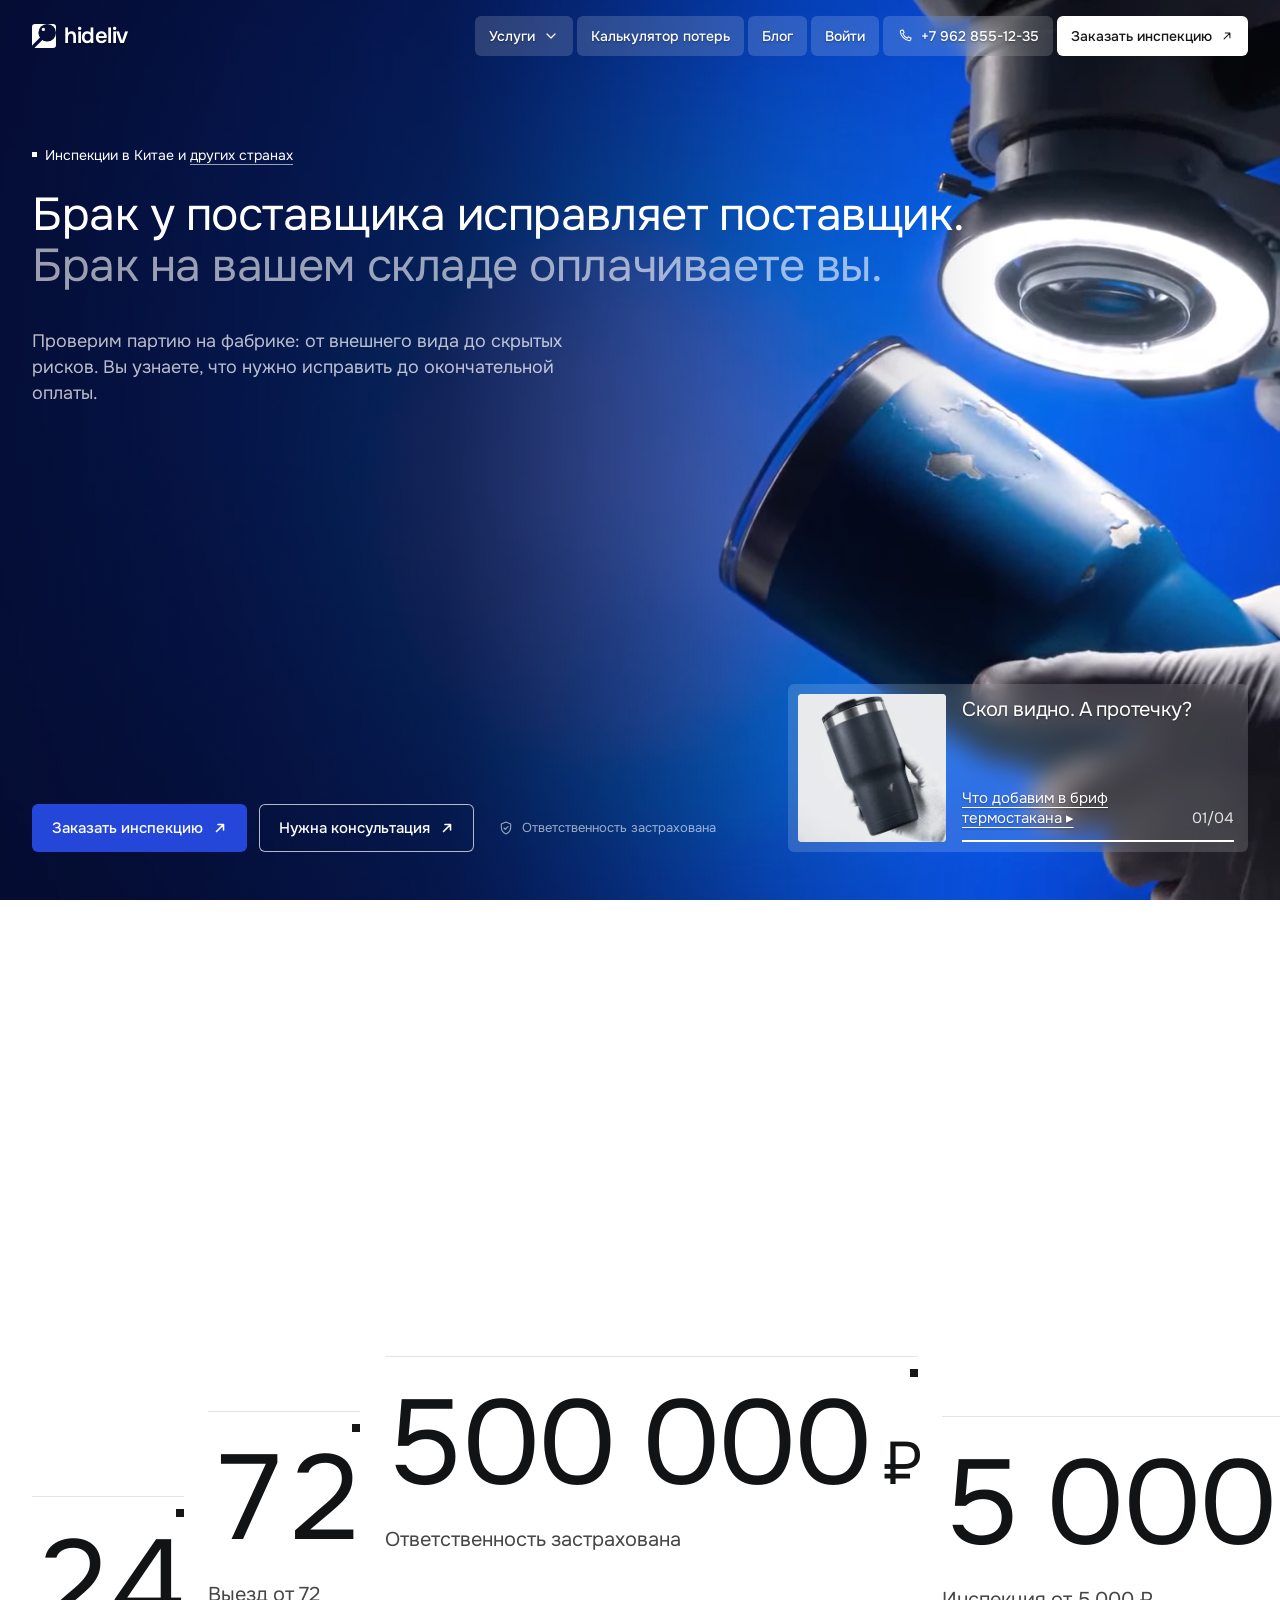
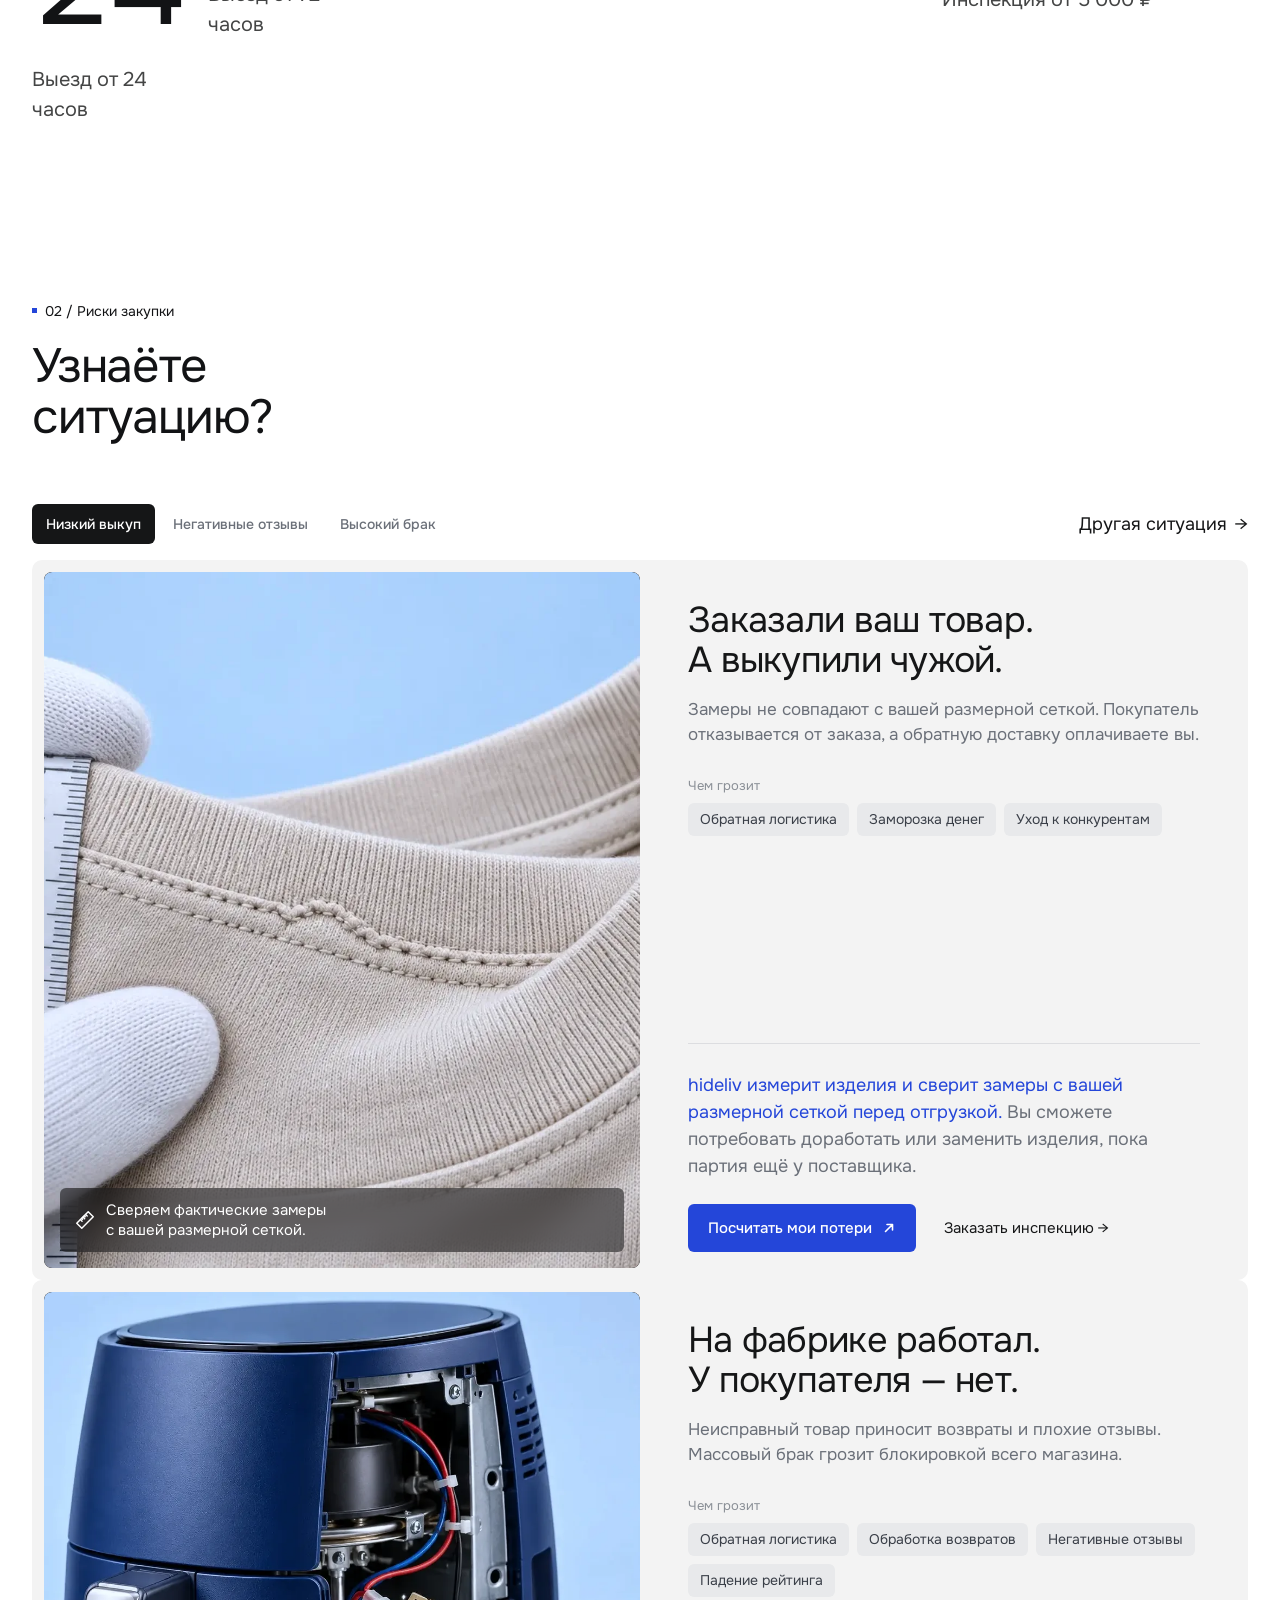
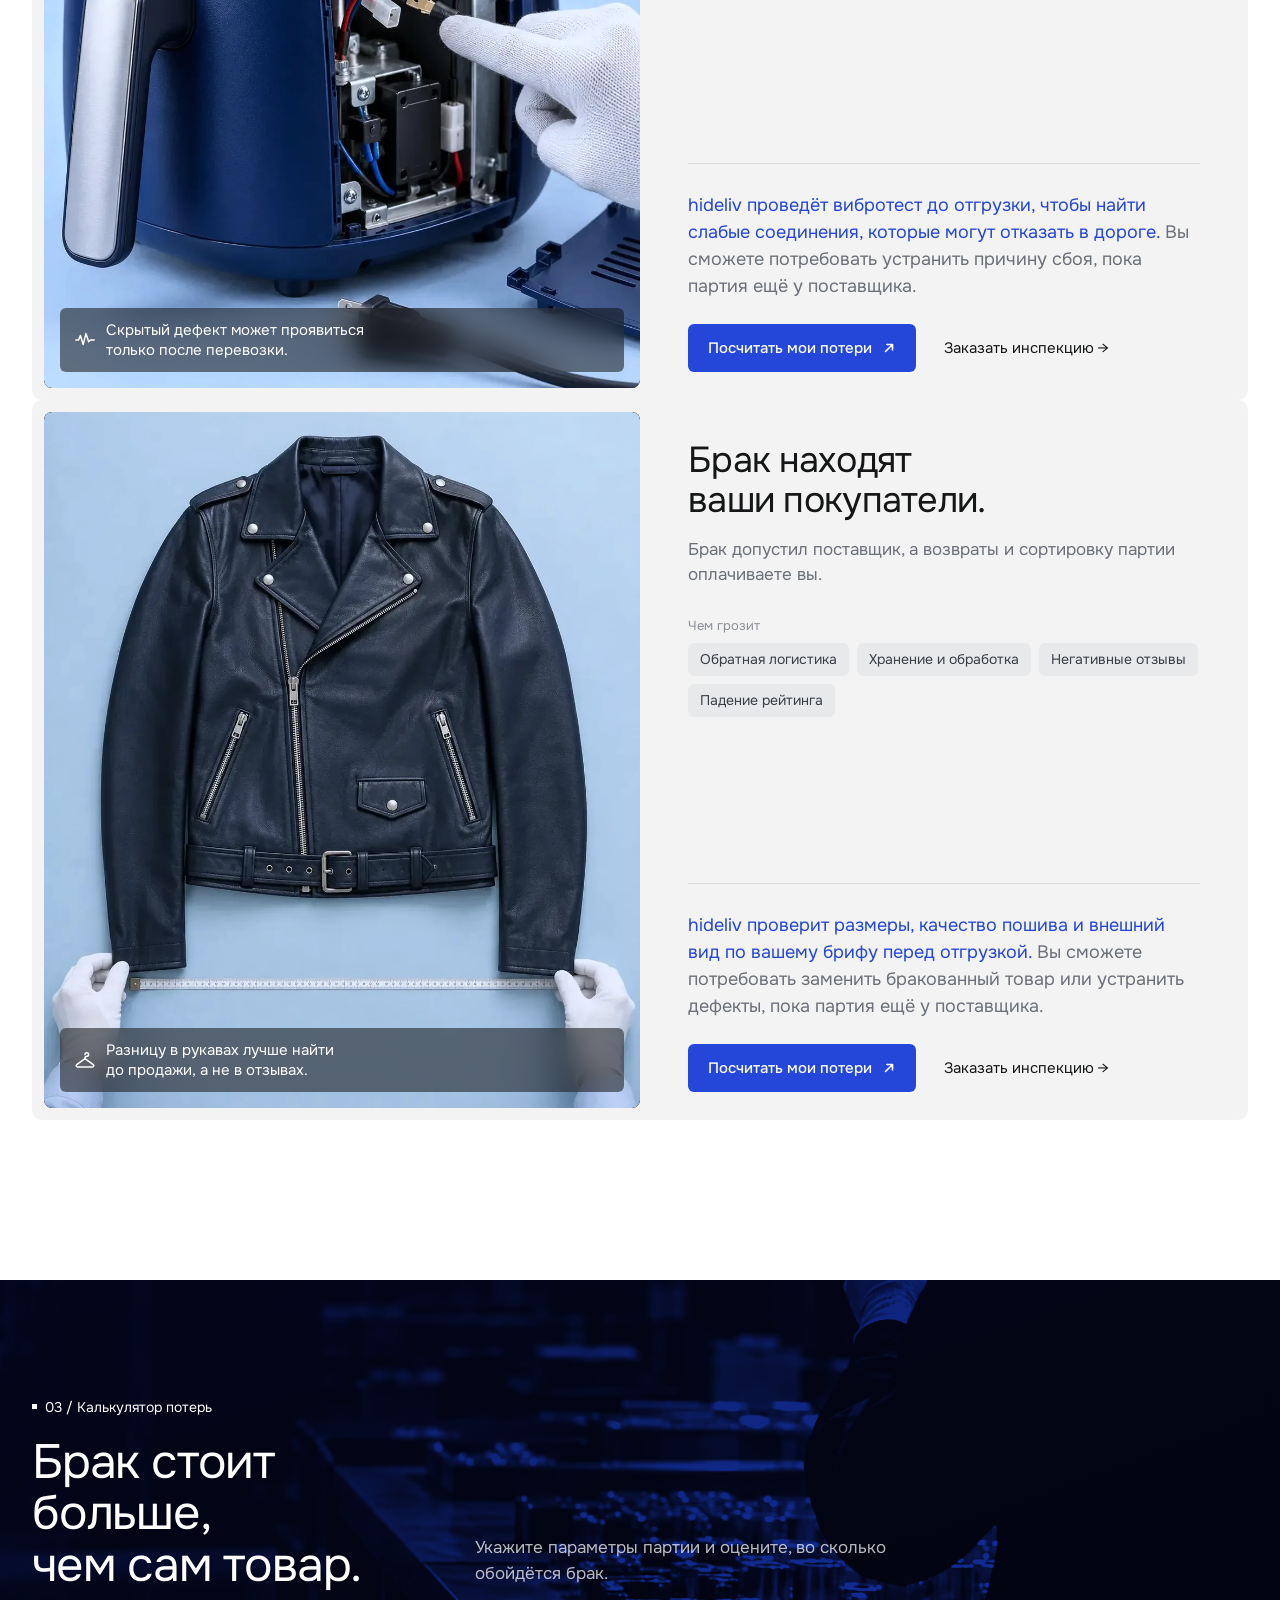
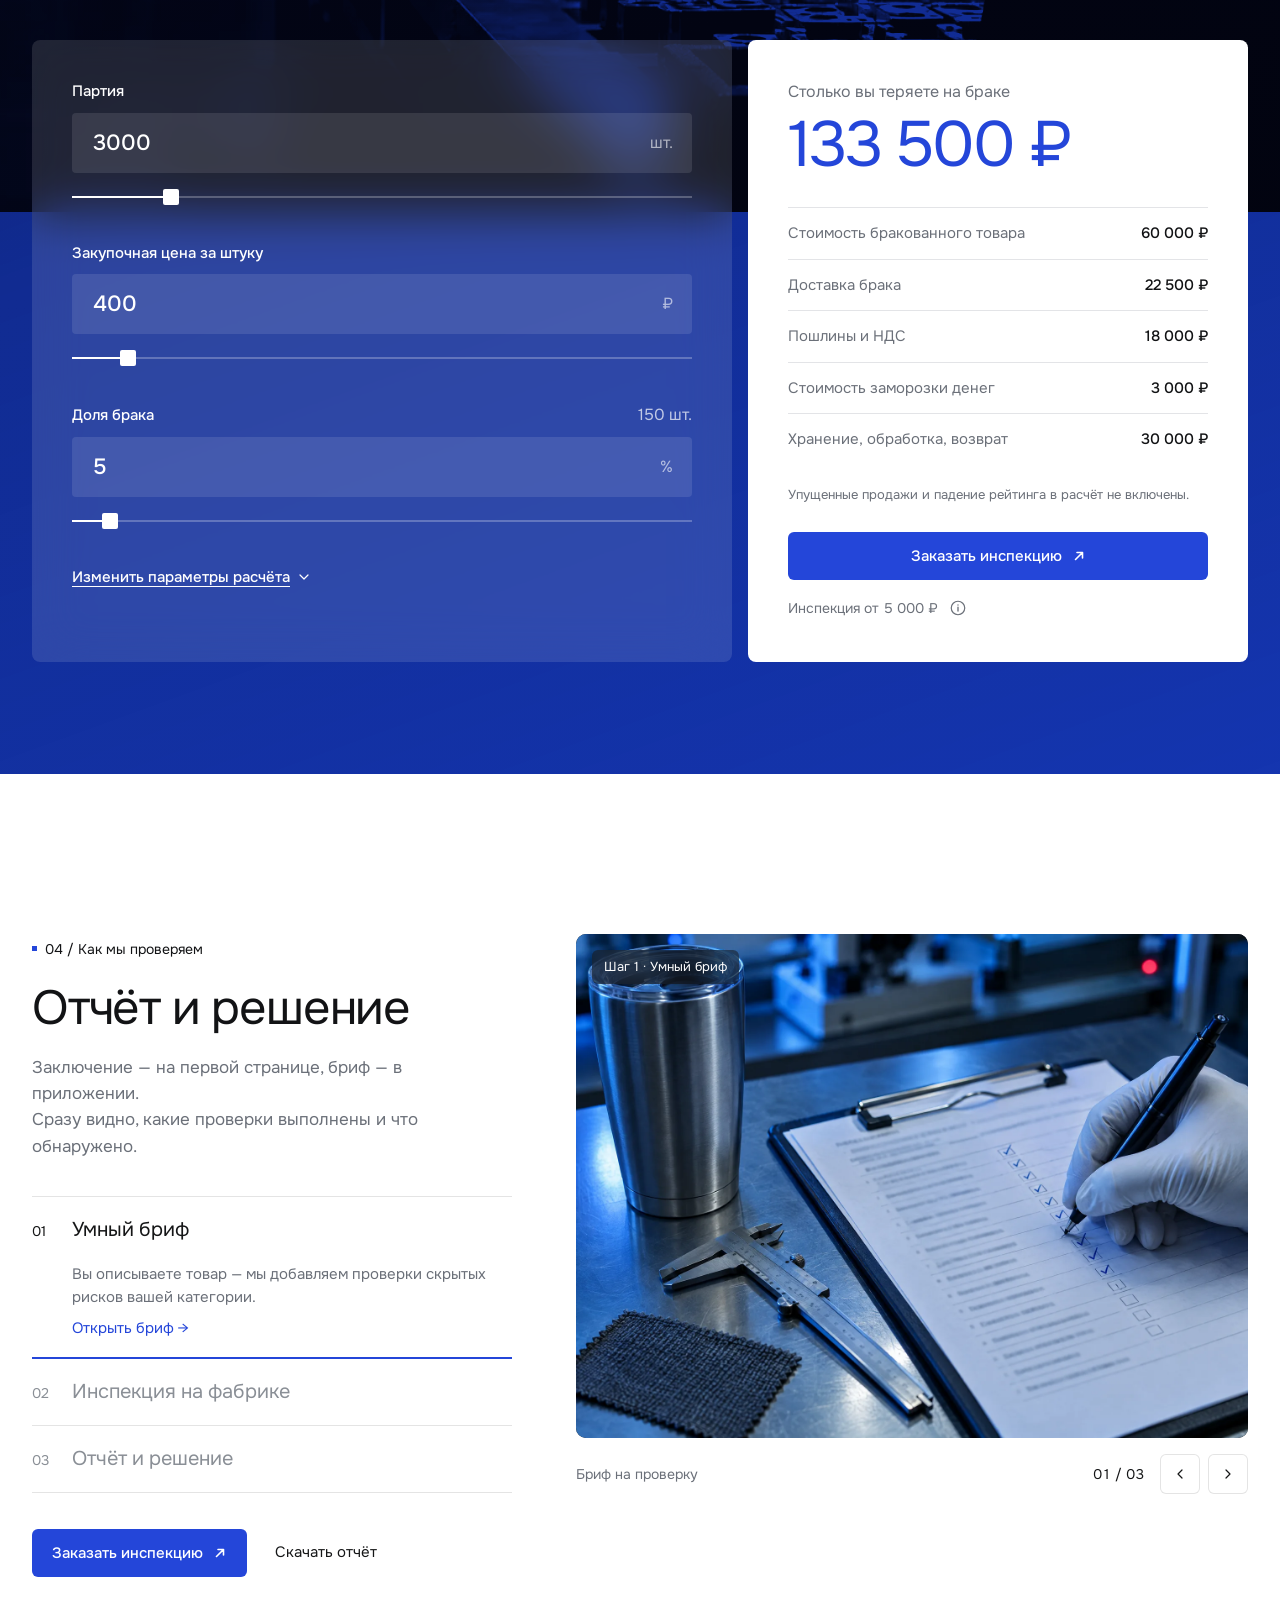
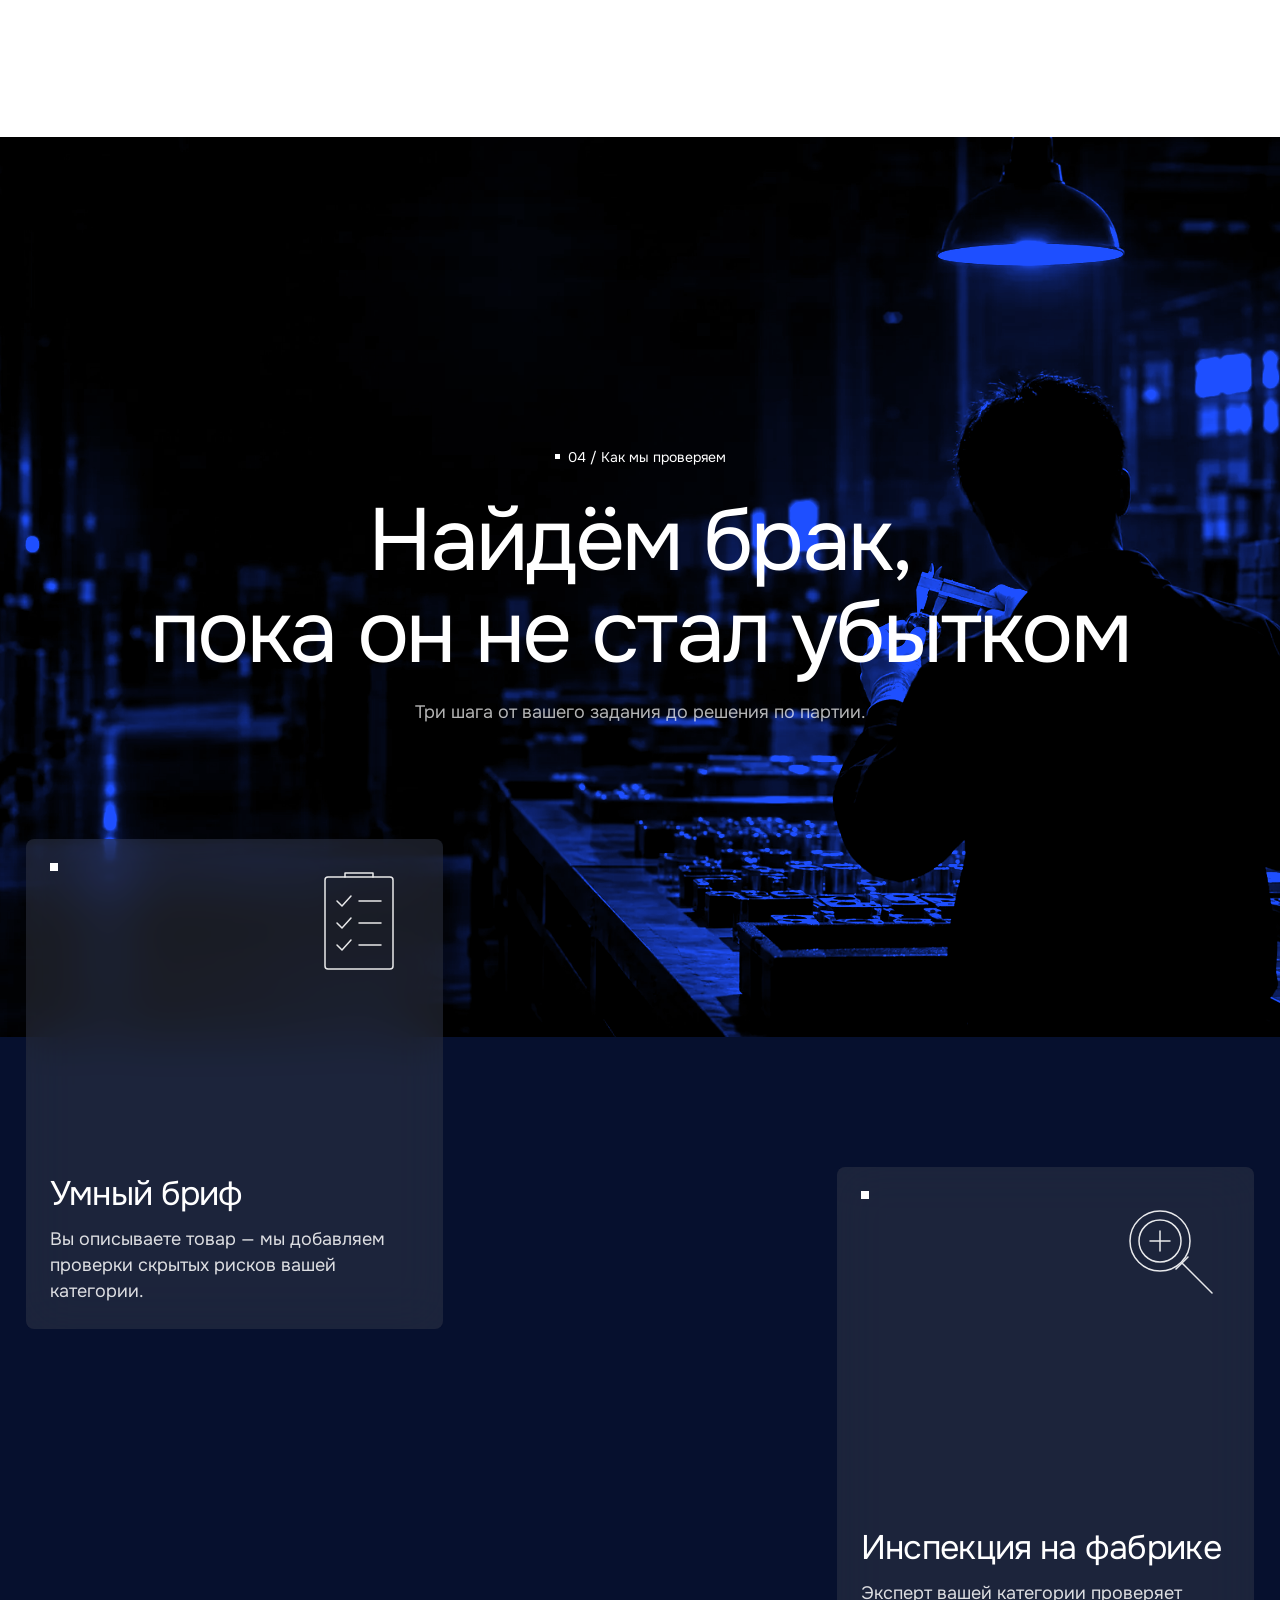
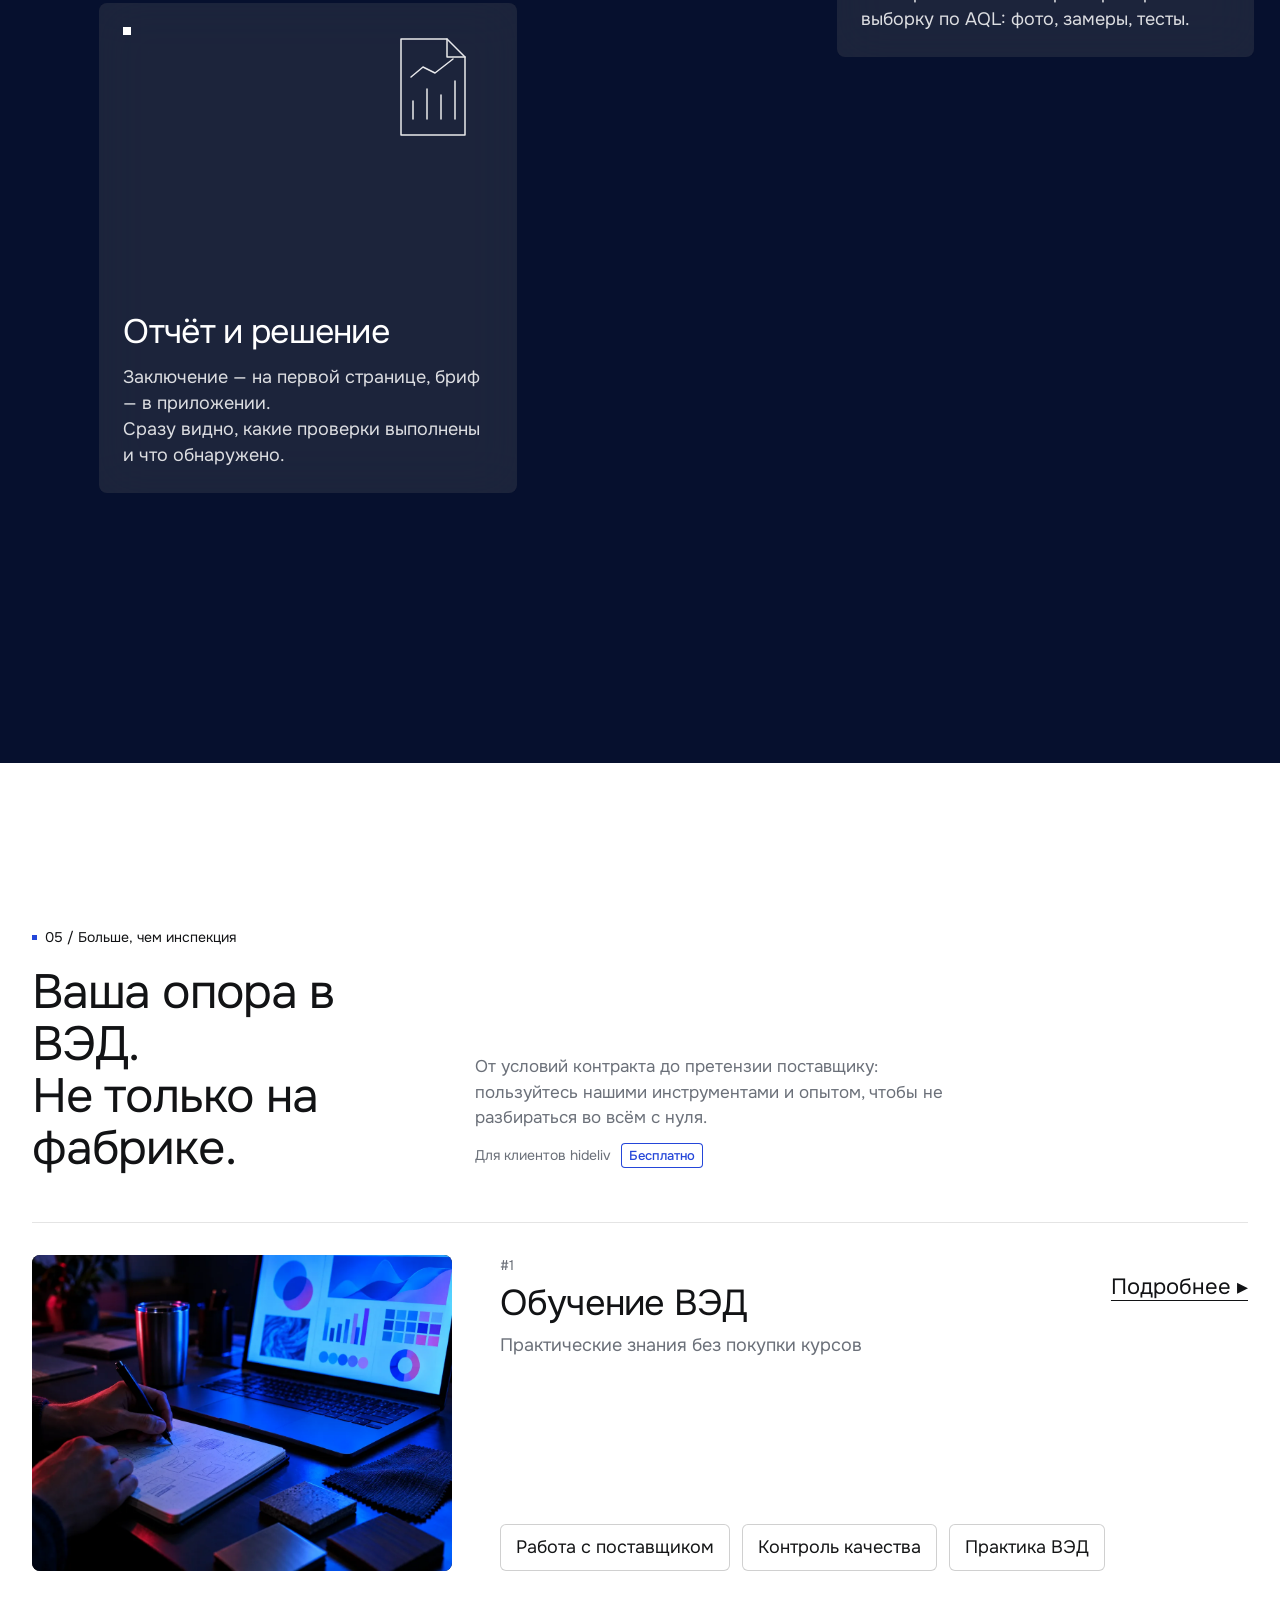
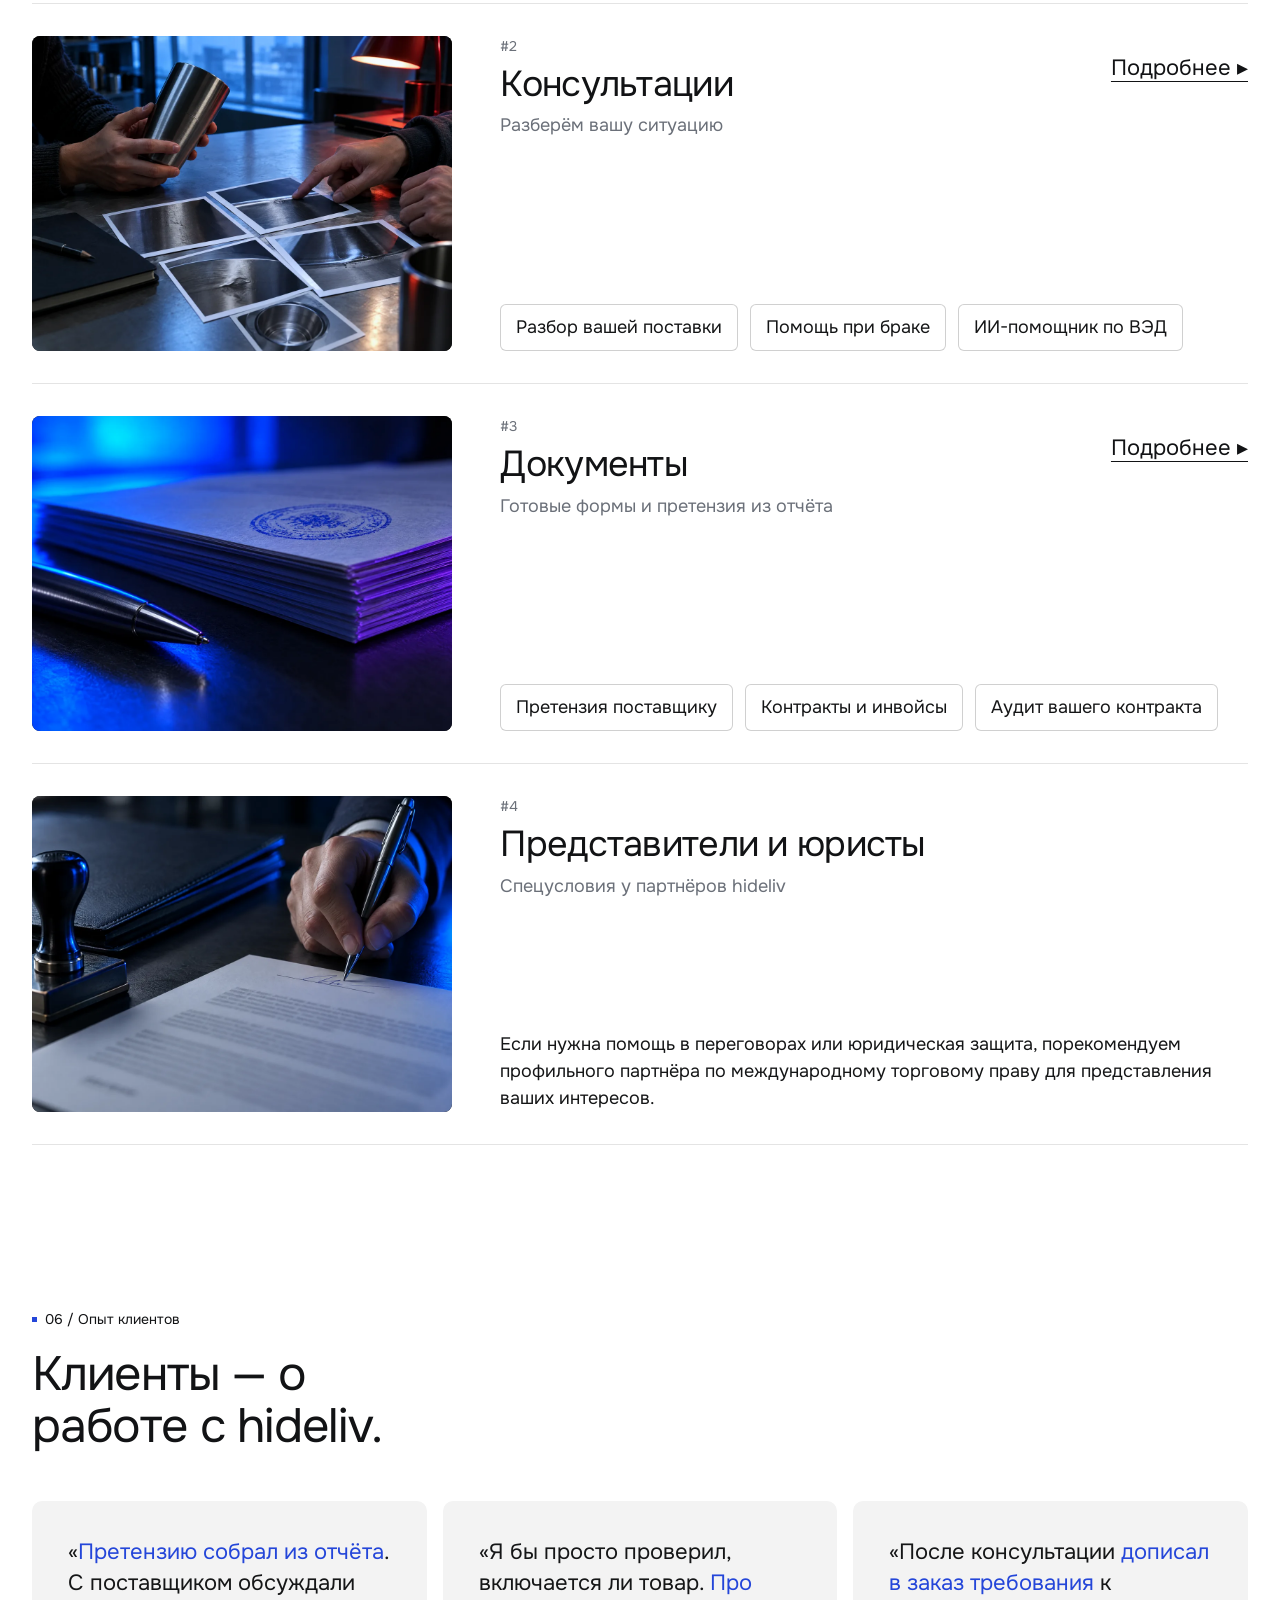
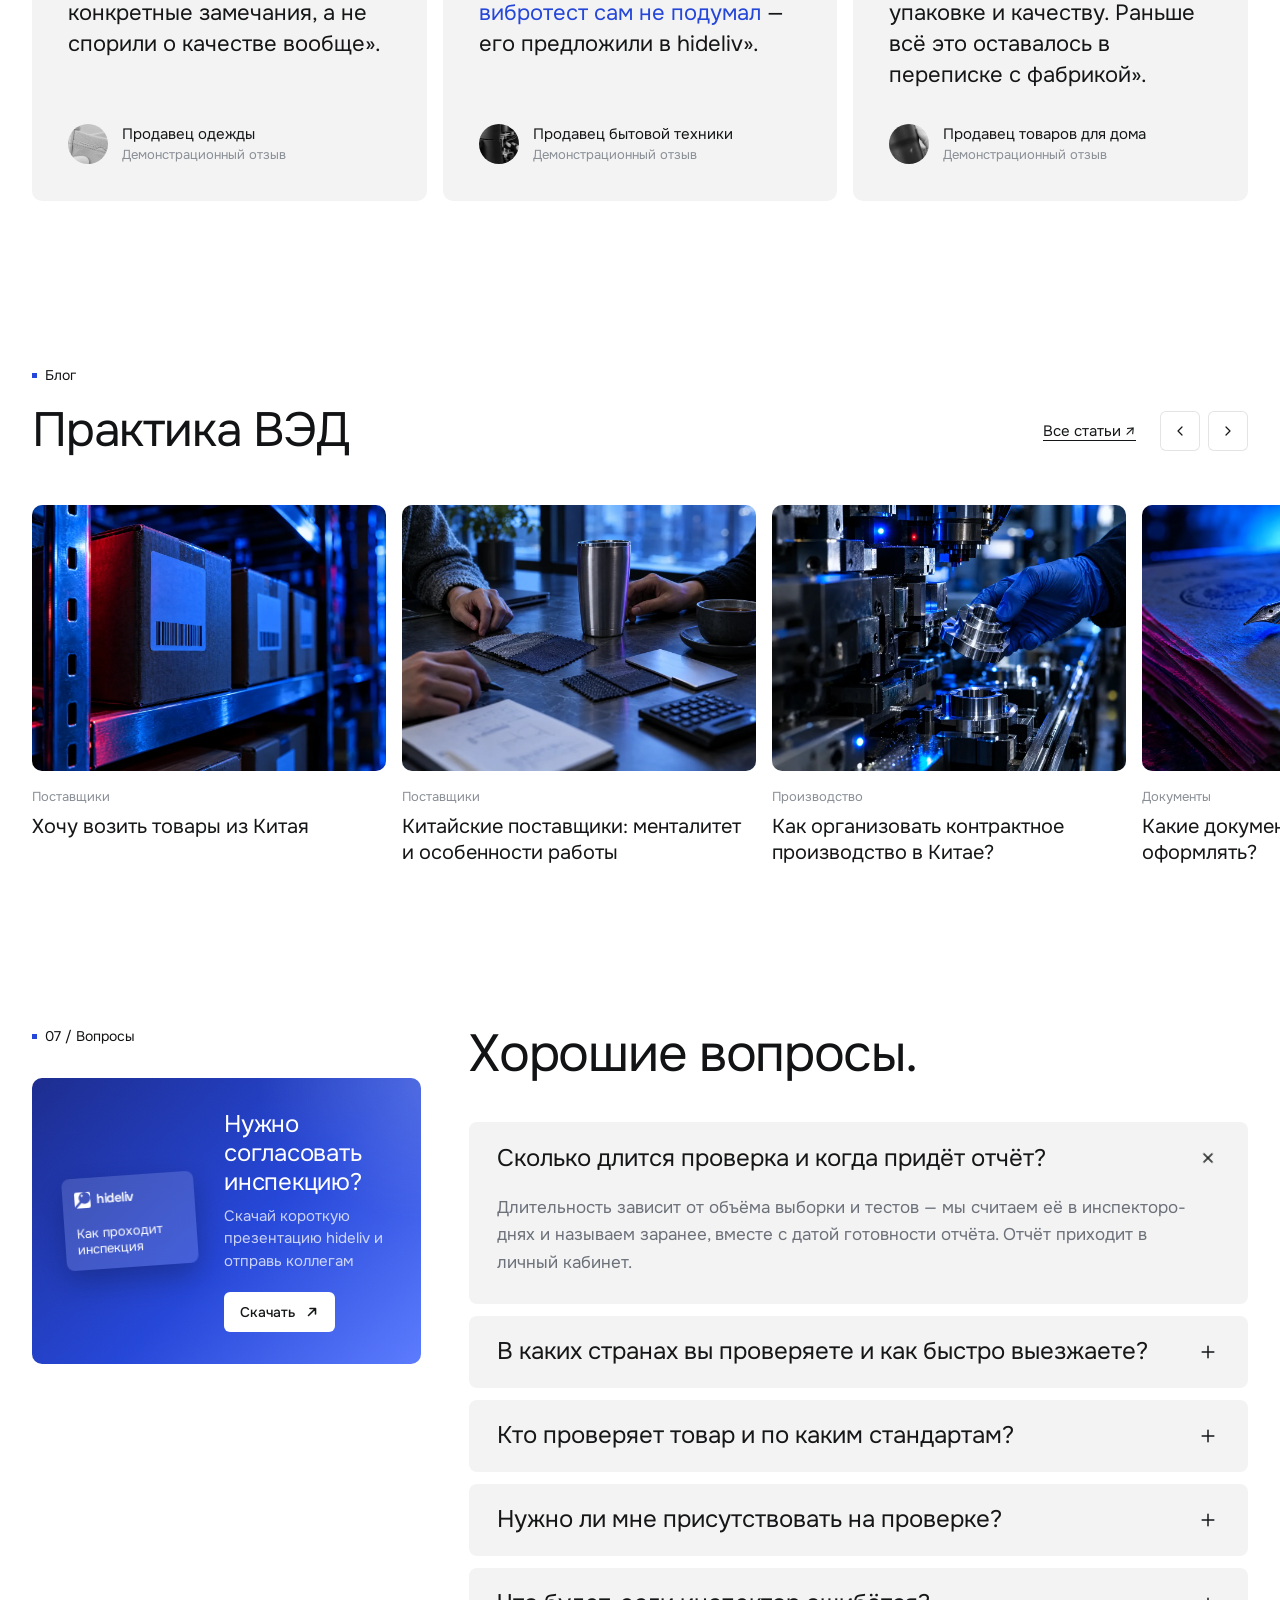
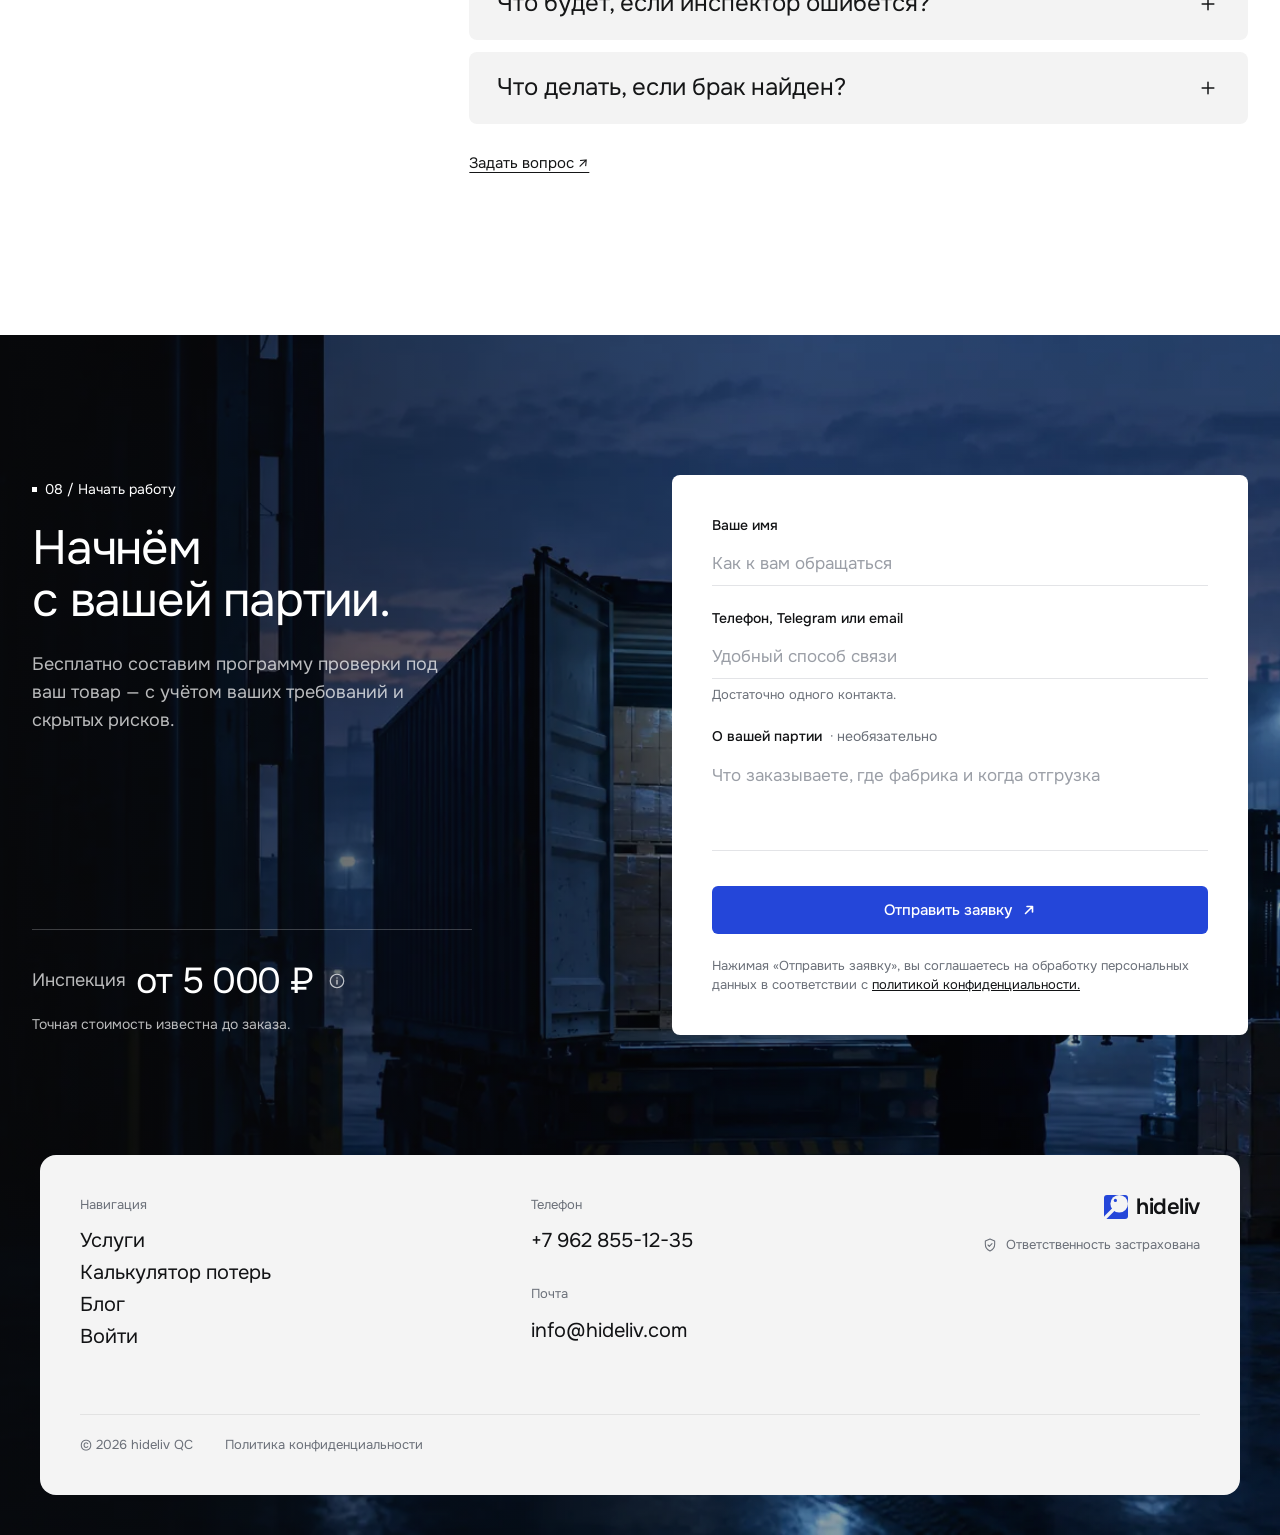
==== index.html @ 194f27b3 "Mobile: опустить заголовок hero Co-Authored-By: Claude Opus 5.5 (1M context) <noreply@anthropic.com>" ====
<!doctype html>
<html lang="ru">
<head>
<meta charset="utf-8">
<meta name="viewport" content="width=device-width, initial-scale=1">
<title>Инспекция товаров в Китае — контроль качества | hideliv qc</title>
<meta name="description" content="Проверим вашу партию у поставщика до отгрузки: качество товаров, фото и отчёт о результатах инспекции. Бесплатно составим программу проверки под ваш товар.">
<link rel="canonical" href="https://hideliv.com/qc">
<meta property="og:url" content="https://hideliv.com/qc">
<meta property="og:type" content="website">
<meta property="og:locale" content="ru_RU">
<meta property="og:site_name" content="hideliv qc">
<meta property="og:title" content="Инспекция товаров в Китае — контроль качества | hideliv qc">
<meta property="og:description" content="Проверим вашу партию у поставщика до отгрузки: качество товаров, фото и отчёт о результатах инспекции. Бесплатно составим программу проверки под ваш товар.">
<meta property="og:image" content="https://hideliv.com/qc/assets/img/hero-blue.webp">
<meta property="og:image:width" content="1920">
<meta property="og:image:height" content="1080">
<meta property="og:image:alt" content="Руки в нитриловых перчатках осматривают термостакан под стереомикроскопом с кольцевой подсветкой">
<meta name="robots" content="noindex,nofollow">
<meta name="twitter:card" content="summary_large_image">
<meta name="theme-color" content="#FFFFFF">
<link rel="icon" href="assets/favicon.svg" type="image/svg+xml">
<link rel="preconnect" href="https://fonts.googleapis.com">
<link rel="preconnect" href="https://fonts.gstatic.com" crossorigin>
<link href="https://fonts.googleapis.com/css2?family=Onest:wght@400;500;600;700&display=swap" rel="stylesheet">
<link rel="stylesheet" href="assets/style.css?v=1792921158">
<script type="application/ld+json">
{
 "@context": "https://schema.org",
 "@graph": [
  {
   "@type": "Organization",
   "@id": "https://hideliv.com/#organization",
   "name": "hideliv",
   "url": "https://hideliv.com",
   "logo": "https://hideliv.com/qc/assets/img/logo.png",
   "telephone": "+7 962 855-12-35",
   "email": "info@hideliv.com"
  },
  {
   "@type": "Service",
   "@id": "https://hideliv.com/qc#service",
   "name": "Инспекция товаров в Китае и других странах",
   "serviceType": "Инспекция и контроль качества товаров",
   "url": "https://hideliv.com/qc",
   "provider": {
    "@id": "https://hideliv.com/#organization"
   },
   "areaServed": [
    {
     "@type": "Country",
     "name": "Китай"
    },
    {
     "@type": "Country",
     "name": "Индия"
    },
    {
     "@type": "Country",
     "name": "Таиланд"
    },
    {
     "@type": "Country",
     "name": "Вьетнам"
    },
    {
     "@type": "Country",
     "name": "Турция"
    },
    {
     "@type": "Country",
     "name": "Пакистан"
    },
    {
     "@type": "Country",
     "name": "Бангладеш"
    },
    {
     "@type": "Country",
     "name": "Узбекистан"
    },
    {
     "@type": "Country",
     "name": "Киргизия"
    },
    {
     "@type": "Country",
     "name": "Казахстан"
    },
    {
     "@type": "Country",
     "name": "Россия"
    },
    {
     "@type": "Country",
     "name": "Беларусь"
    }
   ],
   "offers": {
    "@type": "Offer",
    "price": "5000",
    "priceCurrency": "RUB",
    "description": "Инспекция от 5 000 ₽",
    "priceSpecification": {
     "@type": "PriceSpecification",
     "minPrice": 5000,
     "priceCurrency": "RUB"
    }
   },
   "hasOfferCatalog": {
    "@type": "OfferCatalog",
    "name": "Проверки по ситуациям",
    "itemListElement": [
     {
      "@type": "Offer",
      "itemOffered": {
       "@type": "Service",
       "name": "Проверка размеров одежды"
      }
     },
     {
      "@type": "Offer",
      "itemOffered": {
       "@type": "Service",
       "name": "Вибротест электроники"
      }
     },
     {
      "@type": "Offer",
      "itemOffered": {
       "@type": "Service",
       "name": "Проверка качества пошива и внешнего вида"
      }
     }
    ]
   }
  },
  {
   "@type": "FAQPage",
   "@id": "https://hideliv.com/qc#faq",
   "mainEntity": [
    {
     "@type": "Question",
     "name": "Сколько длится проверка и когда придёт отчёт?",
     "acceptedAnswer": {
      "@type": "Answer",
      "text": "Длительность зависит от объёма выборки и тестов — мы считаем её в инспекторо-днях и называем заранее, вместе с датой готовности отчёта. Отчёт приходит в личный кабинет."
     }
    },
    {
     "@type": "Question",
     "name": "В каких странах вы проверяете и как быстро выезжаете?",
     "acceptedAnswer": {
      "@type": "Answer",
      "text": "Китай, Индия, Таиланд и Вьетнам — выезд от 24 часов после заявки. Турция, Пакистан, Бангладеш, Узбекистан, Киргизия, Казахстан, Россия и Беларусь — от 72 часов. Более ранний выезд — по согласованию, другие страны — по запросу."
     }
    },
    {
     "@type": "Question",
     "name": "Кто проверяет товар и по каким стандартам?",
     "acceptedAnswer": {
      "@type": "Answer",
      "text": "Инспектор hideliv с опытом в вашей категории товара. Выборку считаем по ISO 2859-1 или ANSI/ASQ Z1.4 с согласованными уровнями AQL, а проверки берём из брифа, который составляем вместе с вами."
     }
    },
    {
     "@type": "Question",
     "name": "Нужно ли мне присутствовать на проверке?",
     "acceptedAnswer": {
      "@type": "Answer",
      "text": "Нет. Инспектор работает на фабрике от вашего имени, а вы получаете фото, замеры, результаты тестов и заключение в личном кабинете."
     }
    },
    {
     "@type": "Question",
     "name": "Что будет, если инспектор ошибётся?",
     "acceptedAnswer": {
      "@type": "Answer",
      "text": "Наша ответственность застрахована. Если инспектор пропустит пункт брифа и вы понесёте расходы, компенсируем подтверждённые убытки до 500 000 ₽. Условия — в договоре."
     }
    },
    {
     "@type": "Question",
     "name": "Что делать, если брак найден?",
     "acceptedAnswer": {
      "@type": "Answer",
      "text": "Сформировать претензию поставщику прямо из отчёта в личном кабинете и потребовать исправления до оплаты остатка. Если поставщик не идёт навстречу, порекомендуем представителя на фабрике или юриста."
     }
    }
   ]
  },
  {
   "@type": "BreadcrumbList",
   "itemListElement": [
    {
     "@type": "ListItem",
     "position": 1,
     "name": "Главная",
     "item": "https://hideliv.com/"
    },
    {
     "@type": "ListItem",
     "position": 2,
     "name": "Контроль качества",
     "item": "https://hideliv.com/qc"
    }
   ]
  }
 ]
}
</script>
</head>
<body data-hero="blue">
<a class="skip" href="#main">К содержанию</a>

<svg width="0" height="0" style="position:absolute" aria-hidden="true">
  <symbol id="i-arrow" viewBox="0 0 24 24"><path d="M7 17 17 7M9 7h8v8" fill="none" stroke="currentColor" stroke-width="1.8" stroke-linecap="round" stroke-linejoin="round"/></symbol>
  <symbol id="i-right" viewBox="0 0 24 24"><path d="M4 12h15m-5-5 5 5-5 5" fill="none" stroke="currentColor" stroke-width="1.8" stroke-linecap="round" stroke-linejoin="round"/></symbol>
  <symbol id="i-chev" viewBox="0 0 24 24"><path d="m6 9 6 6 6-6" fill="none" stroke="currentColor" stroke-width="1.8" stroke-linecap="round" stroke-linejoin="round"/></symbol>
  <symbol id="i-prev" viewBox="0 0 24 24"><path d="m15 6-6 6 6 6" fill="none" stroke="currentColor" stroke-width="1.8" stroke-linecap="round" stroke-linejoin="round"/></symbol>
  <symbol id="i-next" viewBox="0 0 24 24"><path d="m9 6 6 6-6 6" fill="none" stroke="currentColor" stroke-width="1.8" stroke-linecap="round" stroke-linejoin="round"/></symbol>
  <symbol id="i-plus" viewBox="0 0 24 24"><path d="M12 5v14M5 12h14" fill="none" stroke="currentColor" stroke-width="1.8" stroke-linecap="round"/></symbol>
  <symbol id="i-close" viewBox="0 0 24 24"><path d="M6 6l12 12M18 6 6 18" fill="none" stroke="currentColor" stroke-width="1.8" stroke-linecap="round"/></symbol>
  <symbol id="i-down" viewBox="0 0 24 24"><path d="M12 4v11m-5-5 5 5 5-5M5 20h14" fill="none" stroke="currentColor" stroke-width="1.8" stroke-linecap="round" stroke-linejoin="round"/></symbol>
  <symbol id="i-shield" viewBox="0 0 24 24"><path d="M12 3 5 6v5c0 4.5 3 8.3 7 10 4-1.7 7-5.5 7-10V6l-7-3Z" fill="none" stroke="currentColor" stroke-width="1.6" stroke-linejoin="round"/><path d="m9 12 2 2 4-4" fill="none" stroke="currentColor" stroke-width="1.6" stroke-linecap="round" stroke-linejoin="round"/></symbol>
  <symbol id="i-info" viewBox="0 0 24 24"><circle cx="12" cy="12" r="9" fill="none" stroke="currentColor" stroke-width="1.6"/><path d="M12 11v5M12 8h.01" fill="none" stroke="currentColor" stroke-width="1.8" stroke-linecap="round"/></symbol>
  <symbol id="i-check" viewBox="0 0 24 24"><path d="m5 12.5 4.5 4.5L19 7.5" fill="none" stroke="currentColor" stroke-width="2" stroke-linecap="round" stroke-linejoin="round"/></symbol>
  <symbol id="i-phone" viewBox="0 0 24 24"><path d="M6.6 3.5 9 3l1.7 4-1.9 1.4a12 12 0 0 0 6.8 6.8L17 13.3l4 1.7-.5 2.4a2 2 0 0 1-2 1.6A15.5 15.5 0 0 1 5 5.5a2 2 0 0 1 1.6-2Z" fill="none" stroke="currentColor" stroke-width="1.6" stroke-linejoin="round"/></symbol>
  <symbol id="i-menu" viewBox="0 0 24 24"><path d="M4 8h16M4 16h16" fill="none" stroke="currentColor" stroke-width="1.8" stroke-linecap="round"/></symbol>
</svg>

<header class="header" id="top">
  <div class="header-row">
    <div class="seg-brand">
      <a class="logo" href="#main" aria-label="hideliv QC, в начало"><svg class="logo-mark" viewBox="0 0 24 24" aria-hidden="true"><defs><mask id="lm1" maskUnits="userSpaceOnUse" x="0" y="0" width="24" height="24"><rect width="24" height="24" fill="#fff"/><circle cx="15.2" cy="8.8" r="8.8" fill="#000"/><path d="M16.4 10 14 7.6 -2.2 23.8 .2 26.2Z" fill="#000"/><circle cx="11.4" cy="5.4" r="1.6" fill="#fff"/></mask></defs><rect width="24" height="24" rx="3" fill="currentColor" mask="url(#lm1)"/></svg><span class="logo-word">hideliv</span></a>
    </div>

    <nav class="nav" aria-label="Главная навигация" id="site-navigation">
      <div class="nav-services">
        <button class="seg seg-ghost services-trigger" id="services-trigger" aria-expanded="false" aria-controls="services-panel">Услуги <svg class="ico chev"><use href="#i-chev"/></svg></button>
        <div class="services-panel" id="services-panel" hidden><a class="svc" href="#"><span class="svc-name">Проверка поставщика онлайн</span><i aria-hidden="true"></i></a><a class="svc" href="#"><span class="svc-name">Выездная проверка поставщика</span><i aria-hidden="true"></i></a><a class="svc" href="#"><span class="svc-name">Тестирование образцов на нашем складе</span><i aria-hidden="true"></i></a><a class="svc" href="#"><span class="svc-name">Инспекция во время производства</span><i aria-hidden="true"></i></a><a class="svc" href="#"><span class="svc-name">Контроль производства</span><i aria-hidden="true"></i></a><a class="svc" href="#"><span class="svc-name">Инспекция готового товара<small>Чаще всего заказывают</small></span><i aria-hidden="true"></i></a><a class="svc" href="#"><span class="svc-name">Контроль погрузки</span><i aria-hidden="true"></i></a></div>
      </div>
      <a class="seg seg-ghost" href="#screen-03">Калькулятор потерь</a>
      <a class="seg seg-ghost" href="https://hideliv.com/blog">Блог</a>
      <a class="seg seg-ghost" href="https://app.hideliv.com/login" data-open-dialog="account">Войти</a>
    </nav>

    <a class="seg seg-ghost seg-phone" href="tel:+79628551235"><svg class="ico"><use href="#i-phone"/></svg>+7 962 855-12-35</a>
    <button class="seg seg-dark header-cta" data-lead="inspection">Заказать инспекцию <svg class="ico"><use href="#i-arrow"/></svg></button>
    <button class="seg seg-ghost burger" aria-label="Открыть меню" aria-expanded="false" aria-controls="mobile-menu"><svg class="ico"><use href="#i-menu"/></svg></button>
  </div>

  <div class="mobile-menu" id="mobile-menu" hidden>
    <div class="container">
      <details class="m-services">
        <summary>Услуги <svg class="ico chev"><use href="#i-chev"/></svg></summary>
        <div class="m-svc"><a class="svc" href="#"><span class="svc-name">Проверка поставщика онлайн</span><i aria-hidden="true"></i></a><a class="svc" href="#"><span class="svc-name">Выездная проверка поставщика</span><i aria-hidden="true"></i></a><a class="svc" href="#"><span class="svc-name">Тестирование образцов на нашем складе</span><i aria-hidden="true"></i></a><a class="svc" href="#"><span class="svc-name">Инспекция во время производства</span><i aria-hidden="true"></i></a><a class="svc" href="#"><span class="svc-name">Контроль производства</span><i aria-hidden="true"></i></a><a class="svc" href="#"><span class="svc-name">Инспекция готового товара<small>Чаще всего заказывают</small></span><i aria-hidden="true"></i></a><a class="svc" href="#"><span class="svc-name">Контроль погрузки</span><i aria-hidden="true"></i></a></div>
      </details>
      <a class="m-link" href="#screen-03">Калькулятор потерь</a>
      <a class="m-link" href="https://hideliv.com/blog">Блог</a>
      <a class="m-link" href="https://app.hideliv.com/login" data-open-dialog="account">Войти</a>
      <button class="btn btn-blue btn-block" data-lead="inspection">Заказать инспекцию</button>
    </div>
  </div>
</header>

<main id="main">

<!-- 01 -->
<section class="hero" id="screen-01" data-header="dark" aria-labelledby="page-title">
  <div class="hero-bg" aria-hidden="true">
    <div class="hero-shade"></div>
    <img class="hero-still is-active" src="assets/img/hero-blue.webp" alt="Руки в нитриловых перчатках осматривают термостакан под стереомикроскопом с кольцевой подсветкой" width="1920" height="1080" fetchpriority="high">
    <video class="hero-video" muted loop playsinline preload="none" poster="assets/video/hero-blue-poster.jpg" aria-label="Руки в перчатках поворачивают термостакан под кольцевой подсветкой микроскопа" data-theme="blue">
      <source data-src="assets/video/hero-blue.webm" type="video/webm">
      <source data-src="assets/video/hero-blue.mp4" type="video/mp4">
    </video>
    <video class="hero-video" muted loop playsinline preload="none" poster="assets/video/hero-woman-poster.jpg" aria-label="Инспектор осматривает стальной термостакан под лампой-лупой" data-theme="blue">
      <source data-src="assets/video/hero-woman.webm" type="video/webm">
      <source data-src="assets/video/hero-woman.mp4" type="video/mp4">
    </video>
  </div>
  <div class="container hero-inner">
    <div class="hero-text">
      <h1 class="tag tag-invert" id="page-title" data-reveal><i></i><span>Инспекции в Китае и <button class="link-dotted" data-open-dialog="countries">других странах</button></span></h1>
      <p class="hero-title" id="hero-title" role="presentation" data-reveal style="--d:.06s">Брак у поставщика исправляет поставщик.<br><span class="hero-accent">Брак на вашем складе оплачиваете вы.</span></p>
      <p class="lead" data-reveal style="--d:.12s">Проверим партию на фабрике: от внешнего вида до скрытых рисков. Вы узнаете, что нужно исправить до окончательной оплаты.</p>

    </div>
    <div class="hero-bottom">
      <div class="actions hero-actions" data-reveal style="--d:.18s">
        <button class="btn btn-blue" data-lead="inspection">Заказать инспекцию</button>
        <button class="btn btn-glass" data-lead="consultation">Нужна консультация</button>
        <p class="insured"><svg class="ico"><use href="#i-shield"/></svg>Ответственность застрахована</p>
      </div>
    <div class="hero-slider" role="region" aria-roledescription="карусель" aria-label="Примеры проверок" data-reveal style="--d:.3s">
      <div class="hs-media">
        <img class="hs-img is-active" src="assets/img/slide-chip.webp" alt="Скол покрытия на термостакане при инспекции партии" width="300" height="300">
        <img class="hs-img" src="assets/img/slide-apparel.webp" alt="Замер ткани сантиметровой лентой при инспекции одежды" width="300" height="300" loading="lazy">
        <img class="hs-img" src="assets/img/slide-airfryer.webp" alt="Проверка аэрогриля перед отгрузкой: скрытый дефект соединения" width="300" height="300" loading="lazy">
        <img class="hs-img" src="assets/img/slide-jacket.webp" alt="Проверка куртки по размерной сетке перед отгрузкой" width="300" height="300" loading="lazy">
      </div>
      <div class="hs-body" aria-live="polite">
        <div class="hs-slide is-active"><p class="hs-title">Скол видно. А протечку?</p><a class="hs-link" href="#screen-04" data-open-dialog="brief-dialog">Что добавим в бриф термостакана ▸</a></div>
        <div class="hs-slide" hidden><p class="hs-title">Заказали ваш товар.<br>А выкупили чужой.</p><a class="hs-link" href="#screen-02" data-goto-case="0" aria-label="Подробнее о ситуации «Низкий выкуп»">Подробнее ▸</a></div>
        <div class="hs-slide" hidden><p class="hs-title">На фабрике работал.<br>У покупателя — нет.</p><a class="hs-link" href="#screen-02" data-goto-case="1" aria-label="Подробнее о ситуации «Негативные отзывы»">Подробнее ▸</a></div>
        <div class="hs-slide" hidden><p class="hs-title">Брак находят<br>ваши покупатели.</p><a class="hs-link" href="#screen-02" data-goto-case="2" aria-label="Подробнее о ситуации «Высокий брак»">Подробнее ▸</a></div>
        <button class="hs-count" type="button" aria-label="Следующий пример"><span data-hs-cur>01</span>/04</button>
        <span class="hs-progress" aria-hidden="true"><i></i></span>
      </div>
    </div>
    </div>
  </div>
</section>

<section class="facts" aria-label="Коротко о hideliv qc">
  <div class="container">
    <div class="facts-grid" data-reveal>
      <div class="fact" style="--off:0px;--k:.15"><p class="fact-num"><span data-count="24">24</span></p><p class="fact-cap" title="Китай, Индия, Таиланд и Вьетнам">Выезд от 24 часов</p></div>
      <div class="fact" style="--off:-130px;--k:.3"><p class="fact-num"><span data-count="72">72</span></p><p class="fact-cap" title="Турция, Пакистан, Бангладеш, Узбекистан, Киргизия, Казахстан, Россия и Беларусь">Выезд от 72 часов</p></div>
      <div class="fact" style="--off:-260px;--k:.45"><p class="fact-num"><span data-count="500000">500 000</span><span class="rub"> ₽</span></p><p class="fact-cap">Ответственность застрахована</p></div>
      <div class="fact" style="--off:-170px;--k:.35"><p class="fact-num"><span data-count="5000">5 000</span><span class="rub"> ₽</span></p><p class="fact-cap">Инспекция от 5 000 ₽</p></div>
    </div>
  </div>
</section>

<!-- 02 -->
<section class="section" id="screen-02" aria-labelledby="stories-title">
  <div class="container">
    <div class="head">
      <div>
        <p class="tag" data-reveal><i></i>02 / Риски закупки</p>
        <h2 id="stories-title" data-reveal style="--d:.06s">Узнаёте ситуацию?</h2>
      </div>
      <p class="sr">Любое расхождение с описанием оборачивается отказом, возвратом или плохим отзывом.</p>
    </div>

    <div class="cases-wrap">
    <div class="cases-nav">
      <div class="cases-tabs" role="tablist" aria-label="Выберите свою ситуацию">
        <button class="seg case-tab is-active" type="button" role="tab" id="case-tab-1" data-go="0" aria-controls="case-panel-1" aria-selected="true">Низкий выкуп</button>
        <button class="seg case-tab" type="button" role="tab" id="case-tab-2" data-go="1" aria-controls="case-panel-2" aria-selected="false">Негативные отзывы</button>
        <button class="seg case-tab" type="button" role="tab" id="case-tab-0" data-go="2" aria-controls="case-panel-0" aria-selected="false">Высокий брак</button>
      </div>
      <button class="cases-next" type="button">Другая ситуация <span class="arr" aria-hidden="true">→</span></button>
    </div>

    <div class="cases-stack">
      <article class="case-sheet is-active" id="case-panel-1" data-case="1" data-slug="low-buyout" role="tabpanel" aria-labelledby="case-h-1">
        <div class="case-panel">
          <div class="case-text">
            <h3 id="case-h-1">Заказали ваш товар.<br>А выкупили чужой.</h3>
            <p class="case-story">Замеры не совпадают с вашей размерной сеткой. Покупатель отказывается от заказа, а обратную доставку оплачиваете вы.</p>
            <div class="case-risk"><p class="mini-label">Чем грозит</p><ul class="risk-list"><li class="risk" title="Расходы">Обратная логистика</li><li class="risk" title="Расходы">Заморозка денег</li><li class="risk" title="Продажи и репутация">Уход к конкурентам</li></ul></div>
            <p class="case-sol"><span class="accent">hideliv измерит изделия и сверит замеры с вашей размерной сеткой перед отгрузкой.</span> Вы сможете потребовать доработать или заменить изделия, пока партия ещё у поставщика.</p>
            <div class="case-actions">
              <a class="btn btn-blue btn-lg" href="#screen-03" data-calc-link data-defect="10">Посчитать мои потери</a>
              <a class="case-cta-text case-cta" href="#screen-08" data-case-cta="low-buyout" data-case-name="Низкий выкуп" aria-label="Заказать проверку размеров перед отгрузкой">Заказать инспекцию →</a>
            </div>
          </div>
          <figure class="case-media">
            <img src="assets/img/apparel-c.webp" alt="Проверка размеров одежды перед отгрузкой: инспектор сверяет замеры с размерной сеткой" width="1536" height="1024" loading="lazy">
            <figcaption><span class="cap-ico" aria-hidden="true"><svg viewBox="0 0 24 24"><path d="M3 15.5 15.5 3l5.5 5.5L8.5 21Z"/><path d="M7 11.5l1.8 1.8M9.8 8.7l1.8 1.8M12.6 5.9l1.8 1.8M8.4 10.1l1 1M11.2 7.3l1 1"/></svg></span><span>Сверяем фактические замеры<br>с вашей размерной сеткой.</span></figcaption>
          </figure>
        </div>
      </article>
      <article class="case-sheet" id="case-panel-2" data-case="2" data-slug="reviews" role="tabpanel" aria-labelledby="case-h-2">
        <div class="case-panel">
          <div class="case-text">
            <h3 id="case-h-2">На фабрике работал.<br>У покупателя — нет.</h3>
            <p class="case-story">Неисправный товар приносит возвраты и плохие отзывы. Массовый брак грозит блокировкой всего магазина.</p>
            <div class="case-risk"><p class="mini-label">Чем грозит</p><ul class="risk-list"><li class="risk" title="Расходы">Обратная логистика</li><li class="risk" title="Расходы">Обработка возвратов</li><li class="risk" title="Продажи и репутация">Негативные отзывы</li><li class="risk" title="Продажи и репутация">Падение рейтинга</li></ul></div>
            <p class="case-sol"><span class="accent">hideliv проведёт вибротест до отгрузки, чтобы найти слабые соединения, которые могут отказать в дороге.</span> Вы сможете потребовать устранить причину сбоя, пока партия ещё у поставщика.</p>
            <div class="case-actions">
              <a class="btn btn-blue btn-lg" href="#screen-03" data-calc-link data-defect="5">Посчитать мои потери</a>
              <a class="case-cta-text case-cta" href="#screen-08" data-case-cta="reviews" data-case-name="Негативные отзывы" aria-label="Заказать вибротест до отгрузки">Заказать инспекцию →</a>
            </div>
          </div>
          <figure class="case-media">
            <img src="assets/img/airfryer-c.webp" alt="Вибротест электроники на фабрике в Китае: инспектор находит отсоединённую клемму в аэрогриле" width="1122" height="1402" loading="lazy">
            <figcaption><span class="cap-ico" aria-hidden="true"><svg viewBox="0 0 24 24"><path d="M2 12h3l2-5 3 10 3-12 3 9 2-2h4"/></svg></span><span>Скрытый дефект может проявиться<br>только после перевозки.</span></figcaption>
          </figure>
        </div>
      </article>
      <article class="case-sheet" id="case-panel-0" data-case="0" data-slug="defect" role="tabpanel" aria-labelledby="case-h-0">
        <div class="case-panel">
          <div class="case-text">
            <h3 id="case-h-0">Брак находят<br>ваши покупатели.</h3>
            <p class="case-story">Брак допустил поставщик, а возвраты и сортировку партии оплачиваете вы.</p>
            <div class="case-risk"><p class="mini-label">Чем грозит</p><ul class="risk-list"><li class="risk" title="Расходы">Обратная логистика</li><li class="risk" title="Расходы">Хранение и обработка</li><li class="risk" title="Продажи и репутация">Негативные отзывы</li><li class="risk" title="Продажи и репутация">Падение рейтинга</li></ul></div>
            <p class="case-sol"><span class="accent">hideliv проверит размеры, качество пошива и внешний вид по вашему брифу перед отгрузкой.</span> Вы сможете потребовать заменить бракованный товар или устранить дефекты, пока партия ещё у поставщика.</p>
            <div class="case-actions">
              <a class="btn btn-blue btn-lg" href="#screen-03" data-calc-link data-defect="8">Посчитать мои потери</a>
              <a class="case-cta-text case-cta" href="#screen-08" data-case-cta="defect" data-case-name="Высокий брак" aria-label="Заказать инспекцию партии на брак">Заказать инспекцию →</a>
            </div>
          </div>
          <figure class="case-media">
            <img src="assets/img/jacket-c.webp" alt="Инспекция одежды из Китая: проверка длины рукавов и качества пошива кожаной куртки" width="1122" height="1402" loading="lazy">
            <figcaption><span class="cap-ico" aria-hidden="true"><svg viewBox="0 0 24 24"><path d="M12 6a2 2 0 1 1 2 2c-1 0-2 .8-2 2v.5"/><path d="M12 10.5 3 17a1.5 1.5 0 0 0 .9 2.7h16.2A1.5 1.5 0 0 0 21 17Z"/></svg></span><span>Разницу в рукавах лучше найти<br>до продажи, а не в отзывах.</span></figcaption>
          </figure>
        </div>
      </article>
    </div>
    </div>
  </div>
</section>

<!-- 03 -->
<section class="calc-sec" id="screen-03" data-header="blue" aria-labelledby="loss-title">
  <div class="calc-bg" aria-hidden="true"><img src="assets/img/qc-inspector-dark.webp" alt="" width="1920" height="1086" loading="lazy"></div>
  <div class="container">
    <div class="island">
      <div class="head head-invert">
        <div>
          <p class="tag" data-reveal><i></i>03 / Калькулятор потерь</p>
          <h2 id="loss-title" data-reveal style="--d:.06s">Брак стоит больше,<br>чем сам товар.</h2>
        </div>
        <div class="head-side" data-reveal style="--d:.12s"><p>Укажите параметры партии и оцените, во сколько обойдётся брак.</p></div>
      </div>

      <div class="calc" id="calc">
        <form class="card calc-inputs" novalidate onsubmit="return false" data-reveal style="--d:.08s">
          <div class="field">
            <div class="field-top"><label for="cv-batch">Партия</label></div>
            <div class="input-unit"><input id="cv-batch" name="batch" inputmode="numeric" value="3000" autocomplete="off" aria-describedby="cv-error-batch"><span>шт.</span></div>
            <input class="range" type="range" min="1" max="20000" step="1" value="3000" data-range="batch" aria-label="Партия — ползунок">
            <p class="error" id="cv-error-batch"></p>
          </div>
          <div class="field">
            <div class="field-top"><label for="cv-price">Закупочная цена за штуку</label></div>
            <div class="input-unit"><input id="cv-price" name="price" inputmode="decimal" value="400" autocomplete="off" aria-describedby="cv-error-price"><span>₽</span></div>
            <input class="range" type="range" min="0" max="5000" step="1" value="400" data-range="price" aria-label="Закупочная цена за штуку — ползунок">
            <p class="error" id="cv-error-price"></p>
          </div>
          <div class="field">
            <div class="field-top"><label for="cv-defect">Доля брака</label><span class="muted" data-count>150 шт.</span></div>
            <div class="input-unit"><input id="cv-defect" name="defect" inputmode="decimal" value="5" autocomplete="off" aria-describedby="cv-error-defect"><span>%</span></div>
            <input class="range" type="range" min="0" max="100" step="0.1" value="5" data-range="defect" aria-label="Доля брака — ползунок">
            <p class="error" id="cv-error-defect"></p>
          </div>

          <button class="disclosure" type="button" aria-expanded="false" aria-controls="cv-extras">Изменить параметры расчёта <svg class="ico chev"><use href="#i-chev"/></svg></button>
          <div class="extras" id="cv-extras" hidden>
            <label class="check"><input type="checkbox" data-compensation><span class="box"><svg class="ico"><use href="#i-check"/></svg></span><span>Поставщик полностью компенсирует стоимость бракованного товара</span></label>
            <div class="extras-grid">
              <div class="field">
                <label for="cv-logistics">Доставка до склада</label>
                <div class="input-unit sm"><input id="cv-logistics" name="logistics" inputmode="decimal" value="150" autocomplete="off"><span aria-label="рублей за штуку">₽/шт.</span></div>
                <p class="error" id="cv-error-logistics"></p>
              </div>
              <div class="field">
                <label for="cv-duty">Пошлины и НДС</label>
                <div class="input-unit sm"><input id="cv-duty" name="duty" inputmode="decimal" value="30" autocomplete="off"><span>%</span></div>
                <p class="error" id="cv-error-duty"></p>
              </div>
              <div class="field">
                <label for="cv-handling">Хранение и возврат</label>
                <div class="input-unit sm"><input id="cv-handling" name="handling" inputmode="decimal" value="200" autocomplete="off"><span aria-label="рублей за штуку">₽/шт.</span></div>
                <p class="error" id="cv-error-handling"></p>
              </div>
              <div class="field">
                <label for="cv-months">Деньги заморожены</label>
                <div class="input-unit sm"><input id="cv-months" name="months" inputmode="decimal" value="3" autocomplete="off"><span>мес.</span></div>
                <p class="error" id="cv-error-months"></p>
              </div>
            </div>
            <p class="note">Пошлины и НДС — от закупочной цены.<br>Стоимость заморозки денег считаем по ставке 20% годовых.</p>
          </div>
        </form>

        <div class="card calc-result" aria-live="polite" data-reveal style="--d:.16s">
          <p class="muted">Столько вы теряете на браке</p>
          <p class="total"><span data-output="remaining">133 500</span> ₽</p>
          <p class="comp-note" data-compensation-note hidden>Учтена компенсация поставщика: <span data-output="compensation">0 ₽</span></p>
          <p class="invalid" hidden>Уточните значения в полях.</p>
          <dl class="lines">
            <div data-goods-row><dt>Стоимость бракованного товара<span class="sr" data-goods-compensated hidden> — компенсирована поставщиком и исключена из потерь</span></dt><dd data-output="supplier">60 000 ₽</dd></div>
            <div><dt>Доставка брака</dt><dd data-output="delivery">22 500 ₽</dd></div>
            <div><dt>Пошлины и НДС</dt><dd data-output="duties">18 000 ₽</dd></div>
            <div><dt>Стоимость заморозки денег</dt><dd data-output="frozen">3 000 ₽</dd></div>
            <div><dt>Хранение, обработка, возврат</dt><dd data-output="handling">30 000 ₽</dd></div>
          </dl>
          <p class="note">Упущенные продажи и падение рейтинга в расчёт не включены.</p>
          <div class="calc-cta">
            <button class="btn btn-blue btn-block" data-lead="inspection">Заказать инспекцию</button>
            <div class="price-hint">
              <span>Инспекция от 5 000 ₽</span>
              <button class="info" type="button" aria-label="Из чего складывается стоимость" aria-expanded="false" aria-controls="cv-price-note"><svg class="ico"><use href="#i-info"/></svg></button>
              <div class="popover" id="cv-price-note" role="tooltip" hidden>
                <p>Стоимость зависит от товара, объёма партии, специальных тестов, расположения фабрики и срочности выезда.</p>
                <p>Точную стоимость согласуем до заказа.</p>
              </div>
            </div>
          </div>
        </div>
      </div>
    </div>
  </div>
</section>

<!-- 04 -->
<section class="adv-sec" id="screen-04" data-header="light" aria-labelledby="h4-title">
  <div class="container rep" data-header="light">
    <div class="rep-text">
      <p class="tag" data-reveal><i></i>04 / Как мы проверяем</p>
      <h3 class="rep-title" data-reveal style="--d:.04s">Отчёт и решение</h3>
      <p class="rep-lead" data-reveal style="--d:.08s">Заключение — на первой странице, бриф — в приложении.<br>Сразу видно, какие проверки выполнены и что обнаружено.</p>
      <ol class="rep-steps" data-reveal style="--d:.12s">
        <li class="rep-step is-active"><button type="button" data-rep-go="0" aria-controls="rep-photo" aria-expanded="true"><span class="rs-num">01</span><span class="rs-title">Умный бриф</span></button><div class="rs-body"><div><p>Вы описываете товар — мы добавляем проверки скрытых рисков вашей категории.</p><a class="rs-link" href="#" data-open-dialog="brief-dialog">Открыть бриф →</a></div></div><span class="rs-bar"><i></i></span></li>
        <li class="rep-step"><button type="button" data-rep-go="1" aria-controls="rep-photo" aria-expanded="false"><span class="rs-num">02</span><span class="rs-title">Инспекция на фабрике</span></button><div class="rs-body"><div><p>Эксперт вашей категории проверяет выборку по AQL: фото, замеры, тесты.</p></div></div><span class="rs-bar"><i></i></span></li>
        <li class="rep-step"><button type="button" data-rep-go="2" aria-controls="rep-photo" aria-expanded="false"><span class="rs-num">03</span><span class="rs-title">Отчёт и решение</span></button><div class="rs-body"><div><p>Заключение — на первой странице, бриф — в приложении.<br>Сразу видно, какие проверки выполнены и что обнаружено.</p></div></div><span class="rs-bar"><i></i></span></li>
      </ol>
      <div class="rep-actions" data-reveal style="--d:.16s">
        <button class="btn btn-blue" data-lead="inspection">Заказать инспекцию</button>
        <a class="rep-link" href="#" data-open-dialog="brief-dialog">Скачать отчёт</a>
      </div>
    </div>
    <div class="rep-right" data-reveal style="--d:.1s">
      <div class="rep-slider" id="rep-photo" role="region" aria-roledescription="карусель" aria-label="Этапы проверки">
        <figure class="rep-slide is-active"><img src="assets/img/rep-1.webp" alt="Инспектор отмечает пункты бумажного брифа на проверку термостакана" width="1600" height="1200" loading="lazy"></figure>
        <figure class="rep-slide"><img src="assets/img/rep-2.webp" alt="Фото дефекта с фабрики: метки на сколе покрытия и протечке крышки" width="1600" height="1200" loading="lazy"></figure>
        <figure class="rep-slide"><img src="assets/img/rep-3.webp" alt="Отчёт об инспекции партии с фото дефектов и заключением" width="1600" height="1200" loading="lazy"></figure>
        <span class="rep-chip" data-rep-chip>Шаг 1 · Умный бриф</span>
      </div>
      <div class="rep-under">
        <p class="rep-cap" data-rep-cap>Бриф на проверку</p>
        <div class="rep-ctrl"><span class="rep-count" data-rep-count>01 / 03</span>
          <button class="rep-btn" type="button" data-rep="-1" aria-label="Предыдущий шаг"><svg class="ico"><use href="#i-prev"/></svg></button>
          <button class="rep-btn" type="button" data-rep="1" aria-label="Следующий шаг"><svg class="ico"><use href="#i-next"/></svg></button></div>
      </div>
    </div>
  </div>

  <div class="adv" data-header="dark">
    <div class="adv-sticky">
      <div class="adv-bg" aria-hidden="true"><img src="assets/img/qc-inspector-dark.webp" alt="" width="1920" height="1086" loading="lazy"></div>
      <div class="adv-head">
        <p class="tag tag-invert"><i></i>04 / Как мы проверяем</p>
        <h2 id="h4-title" class="adv-title">Найдём брак,<br>пока он не стал убытком</h2>
        <p class="adv-intro">Три шага от вашего задания до решения по партии.</p>
      </div>
    </div>
    <div class="adv-cards">
      <article class="adv-card" data-i="0"><span class="adv-dot"></span><svg class="adv-ico" viewBox="0 0 120 120" aria-hidden="true"><rect x="26" y="14" width="68" height="92" rx="3"/><path d="M46 14v-4h28v4"/><path d="M38 38l5 5 9-10M60 38h22M38 60l5 5 9-10M60 60h22M38 82l5 5 9-10M60 82h22"/></svg><div><h3>Умный бриф</h3><p>Вы описываете товар — мы добавляем проверки скрытых рисков вашей категории.</p></div></article>
      <article class="adv-card" data-i="1"><span class="adv-dot"></span><svg class="adv-ico" viewBox="0 0 120 120" aria-hidden="true"><circle cx="50" cy="50" r="30"/><circle cx="50" cy="50" r="21"/><path d="M72 72l30 30M66 78l12-12"/><path d="M40 50h20M50 40v20"/></svg><div><h3>Инспекция на фабрике</h3><p>Эксперт вашей категории проверяет выборку по AQL: фото, замеры, тесты.</p></div></article>
      <article class="adv-card" data-i="2"><span class="adv-dot"></span><svg class="adv-ico" viewBox="0 0 120 120" aria-hidden="true"><path d="M28 12h46l18 18v78H28z"/><path d="M74 12v18h18"/><path d="M40 92V74M54 92V62M68 92V68M82 92V54"/><path d="M38 50l12-10 12 6 18-14"/></svg><div><h3>Отчёт и решение</h3><p>Заключение — на первой странице, бриф — в приложении.<br>Сразу видно, какие проверки выполнены и что обнаружено.</p></div></article>
    </div>
  </div>

</section>

<!-- 05 -->
<section class="section" id="screen-05" aria-labelledby="s5-title">
  <div class="container">
    <div class="head">
      <div>
        <p class="tag" data-reveal><i></i>05 / Больше, чем инспекция</p>
        <h2 id="s5-title" data-reveal style="--d:.06s">Ваша опора в ВЭД.<br>Не только на фабрике.</h2>
      </div>
      <div class="head-side" data-reveal style="--d:.12s">
        <p>От условий контракта до претензии поставщику: пользуйтесь нашими инструментами и опытом, чтобы не разбираться во всём с нуля.</p>
        <p class="free"><span>Для клиентов hideliv</span><strong>Бесплатно</strong></p>
      </div>
    </div>

    <div class="rows">
      <article class="row" data-reveal>
        <figure class="row-media"><img src="assets/img/row-c-learning.webp" alt="Обучение ВЭД: изучение спецификаций товара перед заказом" width="800" height="603" loading="lazy"></figure>
        <div class="row-body">
          <div class="row-top">
            <div><span class="num">#1</span><h3>Обучение ВЭД</h3><p class="row-sub">Практические знания без покупки курсов</p></div>
            <button class="row-more" type="button" aria-expanded="false" aria-controls="row-more-1">Подробнее ▸</button>
          </div>
          <ul class="row-chips"><li title="Как выбрать фабрику и согласовать условия.">Работа с поставщиком</li><li title="Что проверять до отгрузки и как распознать брак.">Контроль качества</li><li title="Разборы реальных поставок в статьях и видео hideliv.">Практика ВЭД</li></ul>
          <div class="row-detail" id="row-more-1"><div><ul class="row-items"><li><h4>Работа с поставщиком</h4><p>Как выбрать фабрику и согласовать условия.</p></li><li><h4>Контроль качества</h4><p>Что проверять до отгрузки и как распознать брак.</p></li><li><h4>Практика ВЭД</h4><p>Разборы реальных поставок в статьях и видео <a href="https://hideliv.com/blog" target="_blank" rel="noopener" aria-label="Блог hideliv — в новой вкладке">hideliv.</a></p></li></ul></div></div>
        </div>
      </article>
      <article class="row" data-reveal>
        <figure class="row-media"><img src="assets/img/row-c-consult.webp" alt="Консультация по поставке: разбор фото дефектов из отчёта" width="800" height="603" loading="lazy"></figure>
        <div class="row-body">
          <div class="row-top">
            <div><span class="num">#2</span><h3>Консультации</h3><p class="row-sub">Разберём вашу ситуацию</p></div>
            <button class="row-more" type="button" aria-expanded="false" aria-controls="row-more-2">Подробнее ▸</button>
          </div>
          <ul class="row-chips"><li title="Обсудим риски вашего заказа до оплаты и отгрузки.">Разбор вашей поставки</li><li title="Подскажем, как добиться доработки, замены или компенсации.">Помощь при браке</li><li title="Поможет с вопросами по ВЭД и поиском поставщиков.">ИИ-помощник по ВЭД</li></ul>
          <div class="row-detail" id="row-more-2"><div><ul class="row-items"><li><h4>Разбор вашей поставки</h4><p>Обсудим риски вашего заказа до оплаты и отгрузки.</p></li><li><h4>Помощь при браке</h4><p>Подскажем, как добиться доработки, замены или компенсации.</p></li><li><h4>ИИ-помощник по ВЭД</h4><p>Поможет с вопросами по ВЭД и поиском поставщиков.</p></li></ul></div></div>
        </div>
      </article>
      <article class="row" data-reveal>
        <figure class="row-media"><img src="assets/img/row-c-documents.webp" alt="Подписание контракта с поставщиком и инвойса" width="800" height="603" loading="lazy"></figure>
        <div class="row-body">
          <div class="row-top">
            <div><span class="num">#3</span><h3>Документы</h3><p class="row-sub">Готовые формы и претензия из отчёта</p></div>
            <button class="row-more" type="button" aria-expanded="false" aria-controls="row-more-3">Подробнее ▸</button>
          </div>
          <ul class="row-chips"><li title="Сформируйте претензию из отчёта автоматически — с конкретными замечаниями по вашей партии.">Претензия поставщику</li><li title="Формы отработаны на реальных поставках с учётом рисков покупателя.">Контракты и инвойсы</li><li title="Подсветим рискованные условия до подписания.">Аудит вашего контракта</li></ul>
          <div class="row-detail" id="row-more-3"><div><ul class="row-items"><li><h4>Претензия поставщику</h4><p>Сформируйте претензию из отчёта автоматически — с конкретными замечаниями по вашей партии.</p></li><li><h4>Контракты и инвойсы</h4><p>Формы отработаны на реальных поставках с учётом рисков покупателя.</p></li><li><h4>Аудит вашего контракта</h4><p>Подсветим рискованные условия до подписания.</p></li></ul></div></div>
        </div>
      </article>
      <article class="row" data-reveal>
        <figure class="row-media"><img src="assets/img/row-c-lawyers.webp" alt="Переговоры с поставщиком при участии юриста" width="800" height="603" loading="lazy"></figure>
        <div class="row-body">
          <div class="row-top">
            <div><span class="num">#4</span><h3>Представители и юристы</h3><p class="row-sub">Спецусловия у партнёров hideliv</p></div>
          </div>
          <p class="row-text">Если нужна помощь в переговорах или юридическая защита, порекомендуем профильного партнёра по международному торговому праву для представления ваших интересов.</p>
        </div>
      </article>
    </div>
  </div>
</section>

<!-- 06 -->
<section class="section" id="screen-06" aria-labelledby="s6-title">
  <div class="container">
    <div class="head">
      <div>
        <p class="tag" data-reveal><i></i>06 / Опыт клиентов</p>
        <h2 id="s6-title" data-reveal style="--d:.06s">Клиенты — о работе с hideliv.</h2>
      </div>
    </div>
    <div class="reviews">
      <figure class="review" data-reveal>
        <blockquote>«<span class="hl">Претензию собрал из отчёта</span>.<br>С поставщиком обсуждали конкретные замечания, а не спорили о качестве вообще».</blockquote>
        <figcaption><img class="avatar" src="assets/img/av-apparel.webp" alt="" width="48" height="48" loading="lazy"><span><b>Продавец одежды</b><span class="muted">Демонстрационный отзыв</span></span></figcaption>
      </figure>
      <figure class="review" data-reveal style="--d:.08s">
        <blockquote>«Я бы просто проверил, включается ли товар. <span class="hl">Про вибротест сам не подумал</span> — его предложили в hideliv».</blockquote>
        <figcaption><img class="avatar" src="assets/img/av-airfryer.webp" alt="" width="48" height="48" loading="lazy"><span><b>Продавец бытовой техники</b><span class="muted">Демонстрационный отзыв</span></span></figcaption>
      </figure>
      <figure class="review" data-reveal style="--d:.16s">
        <blockquote>«После консультации <span class="hl">дописал в заказ требования</span> к упаковке и качеству. Раньше всё это оставалось в переписке с фабрикой».</blockquote>
        <figcaption><img class="avatar" src="assets/img/av-home.webp" alt="" width="48" height="48" loading="lazy"><span><b>Продавец товаров для дома</b><span class="muted">Демонстрационный отзыв</span></span></figcaption>
      </figure>
    </div>
  </div>
</section>

<!-- Blog -->
<section class="section" id="screen-blog" aria-labelledby="blog-title">
  <div class="container">
    <div class="head">
      <div>
        <p class="tag" data-reveal><i></i>Блог</p>
        <h2 id="blog-title" data-reveal style="--d:.06s">Практика ВЭД</h2>
      </div>
      <div class="head-side blog-side" data-reveal style="--d:.12s">
        <a class="link-u blog-all" href="https://hideliv.com/blog" target="_blank" rel="noopener">Все статьи ↗</a>
        <div class="blog-arrows"><button class="rep-btn" type="button" data-blog="-1" aria-label="Предыдущие статьи"><svg class="ico"><use href="#i-prev"/></svg></button><button class="rep-btn" type="button" data-blog="1" aria-label="Следующие статьи"><svg class="ico"><use href="#i-next"/></svg></button></div>
      </div>
    </div>
  </div>
  <div class="blog-rail" data-reveal>
        <article class="blog-card">
          <a href="https://hideliv.com/blog-all/hochu-vozit-tovary-iz-kitaya-kak-ustroen-rynok-postavshchikov" target="_blank" rel="noopener">
            <figure class="blog-media"><img src="assets/img/blog-1.webp" alt="Хочу возить товары из Китая" width="800" height="600" loading="lazy"></figure>
            <p class="blog-tag">Поставщики</p>
            <h3 class="blog-title">Хочу возить товары из Китая</h3>
          </a>
        </article>
        <article class="blog-card">
          <a href="https://hideliv.com/blog/kitayskie-postavshchiki-mentalitet-i-osobennosti-raboty" target="_blank" rel="noopener">
            <figure class="blog-media"><img src="assets/img/blog-2.webp" alt="Китайские поставщики: менталитет и особенности работы" width="800" height="600" loading="lazy"></figure>
            <p class="blog-tag">Поставщики</p>
            <h3 class="blog-title">Китайские поставщики: менталитет и особенности работы</h3>
          </a>
        </article>
        <article class="blog-card">
          <a href="https://hideliv.com/blog-all/kak-organizovat-kontraktnoe-proizvodstvo-v-kitae" target="_blank" rel="noopener">
            <figure class="blog-media"><img src="assets/img/blog-3.webp" alt="Как организовать контрактное производство в Китае?" width="800" height="600" loading="lazy"></figure>
            <p class="blog-tag">Производство</p>
            <h3 class="blog-title">Как организовать контрактное производство в Китае?</h3>
          </a>
        </article>
        <article class="blog-card">
          <a href="https://hideliv.com/blog-all/kakie-dokumenty-na-tovar-nuzhno-oformlyat" target="_blank" rel="noopener">
            <figure class="blog-media"><img src="assets/img/blog-4.webp" alt="Какие документы на товар нужно оформлять?" width="800" height="600" loading="lazy"></figure>
            <p class="blog-tag">Документы</p>
            <h3 class="blog-title">Какие документы на товар нужно оформлять?</h3>
          </a>
        </article>
  </div>
</section>

<!-- 07 -->
<section class="section" id="screen-faq" aria-labelledby="q7-title">
  <div class="container faq-grid">
    <div class="faq-side">
      <p class="tag" data-reveal><i></i>07 / Вопросы</p>
      <aside class="share" aria-label="Презентация для коллег" data-reveal style="--d:.12s">
        <div class="share-cover" aria-hidden="true"><span class="share-logo"><svg class="logo-mark" viewBox="0 0 24 24" aria-hidden="true"><defs><mask id="lm9" maskUnits="userSpaceOnUse" x="0" y="0" width="24" height="24"><rect width="24" height="24" fill="#fff"/><circle cx="15.2" cy="8.8" r="8.8" fill="#000"/><path d="M16.4 10 14 7.6 -2.2 23.8 .2 26.2Z" fill="#000"/><circle cx="11.4" cy="5.4" r="1.6" fill="#fff"/></mask></defs><rect width="24" height="24" rx="3" fill="currentColor" mask="url(#lm9)"/></svg><span>hideliv</span></span><b>Как проходит инспекция</b></div>
        <div class="share-text">
          <h3>Нужно согласовать инспекцию?</h3>
          <p>Скачай короткую презентацию hideliv и отправь коллегам</p>
          <a class="btn btn-white btn-sm" href="#" data-placeholder>Скачать</a>
        </div>
      </aside>
    </div>
    <div class="faq-main">
      <h2 id="q7-title" class="faq-title" data-reveal style="--d:.06s">Хорошие вопросы.</h2>
    <div class="faq">
      <div class="faq-item is-open" data-reveal>
        <button class="faq-q" aria-expanded="true" aria-controls="q7-answer-1" id="q7-question-1"><span>Сколько длится проверка и когда придёт отчёт?</span><i><svg class="ico"><use href="#i-plus"/></svg></i></button>
        <div class="faq-a" id="q7-answer-1" role="region" aria-labelledby="q7-question-1"><div><p>Длительность зависит от объёма выборки и тестов — мы считаем её в инспекторо-днях и называем заранее, вместе с датой готовности отчёта. Отчёт приходит в личный кабинет.</p></div></div>
      </div>
      <div class="faq-item" data-reveal style="--d:.04s">
        <button class="faq-q" aria-expanded="false" aria-controls="q7-answer-2" id="q7-question-2"><span>В каких странах вы проверяете и как быстро выезжаете?</span><i><svg class="ico"><use href="#i-plus"/></svg></i></button>
        <div class="faq-a" id="q7-answer-2" role="region" aria-labelledby="q7-question-2"><div><p>Китай, Индия, Таиланд и Вьетнам — выезд от 24 часов после заявки. Турция, Пакистан, Бангладеш, Узбекистан, Киргизия, Казахстан, Россия и Беларусь — от 72 часов. Более ранний выезд — по согласованию, другие страны — по запросу.</p></div></div>
      </div>
      <div class="faq-item" data-reveal style="--d:.08s">
        <button class="faq-q" aria-expanded="false" aria-controls="q7-answer-3" id="q7-question-3"><span>Кто проверяет товар и по каким стандартам?</span><i><svg class="ico"><use href="#i-plus"/></svg></i></button>
        <div class="faq-a" id="q7-answer-3" role="region" aria-labelledby="q7-question-3"><div><p>Инспектор hideliv с опытом в вашей категории товара. Выборку считаем по ISO 2859-1 или ANSI/ASQ Z1.4 с согласованными уровнями AQL, а проверки берём из брифа, который составляем вместе с вами.</p></div></div>
      </div>
      <div class="faq-item" data-reveal style="--d:.12s">
        <button class="faq-q" aria-expanded="false" aria-controls="q7-answer-4" id="q7-question-4"><span>Нужно ли мне присутствовать на проверке?</span><i><svg class="ico"><use href="#i-plus"/></svg></i></button>
        <div class="faq-a" id="q7-answer-4" role="region" aria-labelledby="q7-question-4"><div><p>Нет. Инспектор работает на фабрике от вашего имени, а вы получаете фото, замеры, результаты тестов и заключение в личном кабинете.</p></div></div>
      </div>
      <div class="faq-item" data-reveal style="--d:.16s">
        <button class="faq-q" aria-expanded="false" aria-controls="q7-answer-5" id="q7-question-5"><span>Что будет, если инспектор ошибётся?</span><i><svg class="ico"><use href="#i-plus"/></svg></i></button>
        <div class="faq-a" id="q7-answer-5" role="region" aria-labelledby="q7-question-5"><div><p>Наша ответственность застрахована. Если инспектор пропустит пункт брифа и вы понесёте расходы, компенсируем подтверждённые убытки до 500 000 ₽. Условия — в договоре.</p></div></div>
      </div>
      <div class="faq-item" data-reveal style="--d:.2s">
        <button class="faq-q" aria-expanded="false" aria-controls="q7-answer-6" id="q7-question-6"><span>Что делать, если брак найден?</span><i><svg class="ico"><use href="#i-plus"/></svg></i></button>
        <div class="faq-a" id="q7-answer-6" role="region" aria-labelledby="q7-question-6"><div><p>Сформировать претензию поставщику прямо из отчёта в личном кабинете и потребовать исправления до оплаты остатка. Если поставщик не идёт навстречу, порекомендуем представителя на фабрике или юриста.</p></div></div>
      </div>
      
    </div>
      <button class="faq-ask link-u" type="button" data-lead="consultation" data-reveal>Задать вопрос ↗</button>
    </div>
  </div>
</section>

<!-- 08 -->
<div class="start-wrap" data-header="dark">
<div class="start-bg" aria-hidden="true"><img src="assets/img/container-loading-dark.webp" alt="" width="1920" height="1086" loading="lazy"></div>
<section class="start-sec" id="screen-08" aria-labelledby="nf-title">
  <div class="container">
    <div class="island-form">
      <div class="start-text">
        <div>
          <p class="tag" data-reveal><i></i>08 / Начать работу</p>
          <h2 id="nf-title" data-reveal style="--d:.06s">Начнём<br>с вашей партии.</h2>
          <p class="lead" data-reveal style="--d:.12s">Бесплатно составим программу проверки под ваш товар — с учётом ваших требований и скрытых рисков.</p>
        </div>
        <div class="start-price" data-reveal style="--d:.16s">
          <p class="price-line"><span>Инспекция</span> <strong>от 5 000 ₽</strong>
            <button class="info" type="button" aria-label="Из чего складывается стоимость" aria-expanded="false" aria-controls="nf-price-note"><svg class="ico"><use href="#i-info"/></svg></button>
          </p>
          <div class="popover" id="nf-price-note" role="tooltip" hidden><p>Стоимость зависит от категории товара, объёма партии, количества специальных тестов, расположения фабрики и срочности выезда.</p></div>
          <p class="sub">Точная стоимость известна до заказа.</p>
        </div>
      </div>

      <div class="start-form" data-reveal style="--d:.12s">
        <form class="lead-form" aria-label="Заявка на инспекцию" novalidate>
          <div class="f">
            <label for="closing-name">Ваше имя</label>
            <input id="closing-name" name="name" placeholder="Как к вам обращаться" autocomplete="name">
            <p class="f-error" data-error="name"></p>
          </div>
          <div class="f">
            <label for="closing-contact">Телефон, Telegram или email</label>
            <input id="closing-contact" name="contact" placeholder="Удобный способ связи" autocomplete="email">
            <p class="f-hint">Достаточно одного контакта.</p>
            <p class="f-error" data-error="contact"></p>
          </div>
          <div class="f">
            <label for="closing-product">О вашей партии <span class="opt">· необязательно</span></label>
            <textarea id="closing-product" name="product" rows="3" placeholder="Что заказываете, где фабрика и когда отгрузка"></textarea>
          </div>
          <button class="btn btn-blue btn-block" type="submit">Отправить заявку</button>
          <p class="consent">Нажимая «Отправить заявку», вы соглашаетесь на обработку персональных данных в соответствии с <a href="https://hideliv.com/privacy-policy">политикой конфиденциальности.</a></p>
        </form>
        <div class="lead-result" hidden>
          <span class="ok"><svg class="ico"><use href="#i-check"/></svg></span>
          <div class="res-title">Заявка принята</div>
          <p>Свяжемся в течение часа.</p>
          <p class="sub">Если срочный вопрос, свяжитесь с нами: <a href="tel:+79628551235">+7 (962) 855-12-35</a> или <a href="mailto:info@hideliv.com">info@hideliv.com.</a></p>
          <div class="register">
            <div class="reg-title">Держите поставки под контролем</div>
            <p class="sub">Зарегистрируйтесь: отслеживайте заказы, смотрите отчёты, создавайте чек-листы и документы по шаблонам. С задачами ВЭД поможет ИИ-помощник.</p>
            <a class="btn btn-line" href="https://app.hideliv.com/register">Создать личный кабинет</a>
          </div>
        </div>
      </div>
    </div>
  </div>
</section>


<footer class="footer" role="contentinfo">
  <div class="footer-card">
    <div class="footer-grid">
      <nav class="footer-col" aria-label="Навигация в подвале">
        <p class="footer-label">Навигация</p>
        <a href="#" data-footer-services>Услуги</a>
        <a href="#screen-03">Калькулятор потерь</a>
        <a href="https://hideliv.com/blog">Блог</a>
        <a href="https://app.hideliv.com/login" data-open-dialog="account">Войти</a>
      </nav>
      <div class="footer-col">
        <p class="footer-label">Телефон</p>
        <a href="tel:+79628551235">+7 962 855-12-35</a>
        <p class="footer-label footer-label-gap">Почта</p>
        <a href="mailto:info@hideliv.com">info@hideliv.com</a>
      </div>
      <div class="footer-brand">
        <a class="logo" href="#main" aria-label="hideliv QC, в начало"><svg class="logo-mark" viewBox="0 0 24 24" aria-hidden="true"><defs><mask id="lm4" maskUnits="userSpaceOnUse" x="0" y="0" width="24" height="24"><rect width="24" height="24" fill="#fff"/><circle cx="15.2" cy="8.8" r="8.8" fill="#000"/><path d="M16.4 10 14 7.6 -2.2 23.8 .2 26.2Z" fill="#000"/><circle cx="11.4" cy="5.4" r="1.6" fill="#fff"/></mask></defs><rect width="24" height="24" rx="3" fill="currentColor" mask="url(#lm4)"/></svg><span class="logo-word">hideliv</span></a>
        <p class="footer-insured"><svg class="ico"><use href="#i-shield"/></svg>Ответственность застрахована</p>
      </div>
    </div>
    <div class="footer-bottom">
      <small>© 2026 hideliv QC</small>
      <a href="https://hideliv.com/privacy-policy">Политика конфиденциальности</a>
    </div>
  </div>
</footer>
</div>

</main>

<!-- Dialogs -->
<dialog class="dialog" id="lead-dialog" aria-labelledby="lead-title">
  <button class="dialog-close" data-close aria-label="Закрыть заявку"><svg class="ico"><use href="#i-close"/></svg></button>
  <p class="tag"><i></i><span data-lead-eyebrow>Начнём с вашей партии</span></p>
  <div class="dlg-title" id="lead-title" data-lead-title>Заявка на инспекцию</div>
  <p class="muted dialog-lead" data-lead-copy>Свяжемся с вами, уточним задачу и бесплатно составим программу проверки под ваш товар.</p>
  <form class="lead-form lead-form-light" aria-label="Заявка на инспекцию" novalidate>
    <input type="hidden" name="situation" value="">
    <div class="f">
      <label for="request-name">Ваше имя</label>
      <input id="request-name" name="name" placeholder="Как к вам обращаться" autocomplete="name">
      <p class="f-error" data-error="name"></p>
    </div>
    <div class="f">
      <label for="request-contact">Телефон, Telegram или email</label>
      <input id="request-contact" name="contact" placeholder="Удобный способ связи" autocomplete="email">
      <p class="f-hint">Достаточно одного контакта.</p>
      <p class="f-error" data-error="contact"></p>
    </div>
    <div class="f">
      <label for="request-product"><span data-lead-field>О вашей партии</span> <span class="opt">необязательно</span></label>
      <textarea id="request-product" name="product" rows="3" placeholder="Что заказываете, где фабрика и когда отгрузка"></textarea>
    </div>
    <button class="btn btn-blue btn-block" type="submit">Отправить заявку <svg class="ico"><use href="#i-arrow"/></svg></button>
    <p class="consent">Нажимая «Отправить заявку», вы соглашаетесь на обработку персональных данных в соответствии с <a href="https://hideliv.com/privacy-policy">политикой конфиденциальности.</a></p>
  </form>
  <div class="lead-result" hidden>
    <span class="ok"><svg class="ico"><use href="#i-check"/></svg></span>
    <div class="res-title">Заявка принята</div>
    <p>Свяжемся в течение часа.</p>
    <p class="sub">Если срочный вопрос, свяжитесь с нами: <a href="tel:+79628551235">+7 (962) 855-12-35</a> или <a href="mailto:info@hideliv.com">info@hideliv.com.</a></p>
    <div class="register">
      <div class="reg-title">Держите поставки под контролем</div>
      <p class="sub">Зарегистрируйтесь: отслеживайте заказы, смотрите отчёты, создавайте чек-листы и документы по шаблонам. С задачами ВЭД поможет ИИ-помощник.</p>
      <a class="btn btn-line" href="https://app.hideliv.com/register">Создать личный кабинет</a>
    </div>
  </div>
</dialog>

<dialog class="dialog dialog-brief" id="brief-dialog" aria-labelledby="brief-title">
  <button class="dialog-close" data-close aria-label="Закрыть"><svg class="ico"><use href="#i-close"/></svg></button>
  <div class="bd-head">
    <div>
      <p class="bd-label">Пример брифа</p>
      <div class="dlg-title" id="brief-title">Бриф на проверку</div>
      <p class="bd-lead">Вы описываете товар — мы добавляем проверки скрытых рисков вашей категории.</p>
    </div>
    <span class="bd-chip">Термостакан · 3 000 шт.</span>
  </div>
  <div class="bd-cols">
    <div class="bd-col">
      <p class="bd-col-title">Ваши требования</p>
      <ul class="checks">
        <li><span class="cb"><svg class="ico"><use href="#i-check"/></svg></span>Внешний вид корпуса</li>
        <li><span class="cb"><svg class="ico"><use href="#i-check"/></svg></span>Объём и размеры</li>
        <li><span class="cb"><svg class="ico"><use href="#i-check"/></svg></span>Маркировка и упаковка</li>
      </ul>
    </div>
    <div class="bd-col bd-col--we">
      <p class="bd-col-title">Добавили мы — с учётом рисков категории</p>
      <ul class="checks checks-blue">
        <li><span class="cb"><svg class="ico"><use href="#i-check"/></svg></span>Герметичность крышки</li>
        <li><span class="cb"><svg class="ico"><use href="#i-check"/></svg></span>Удержание тепла</li>
        <li><span class="cb"><svg class="ico"><use href="#i-check"/></svg></span>Посадка крышки и уплотнителя</li>
      </ul>
    </div>
  </div>
  <div class="bd-actions">
    <button class="btn btn-blue" data-lead="inspection">Заказать инспекцию</button>
    <button class="bd-close-link" type="button" data-close>Закрыть</button>
  </div>
</dialog>

<dialog class="dialog" id="countries" aria-labelledby="countries-title">
  <button class="dialog-close" data-close aria-label="Закрыть страны"><svg class="ico"><use href="#i-close"/></svg></button>
  <p class="tag"><i></i>Рядом с вашим поставщиком</p>
  <div class="dlg-title" id="countries-title">География инспекций</div>
  <div class="geo">
    <div class="geo-title">Выезд от 24 часов <span class="muted">после заказа</span></div>
    <ul class="geo-list"><li>Китай</li><li>Индия</li><li>Таиланд</li><li>Вьетнам</li></ul>
  </div>
  <div class="geo">
    <div class="geo-title">Выезд от 72 часов <span class="muted">после заказа</span></div>
    <ul class="geo-list"><li>Турция</li><li>Пакистан</li><li>Бангладеш</li><li>Узбекистан</li><li>Киргизия</li><li>Казахстан</li><li>Россия</li><li>Беларусь</li></ul>
  </div>
  <p class="geo-q">Не нашли страну или срочный выезд? <button class="link-under" data-lead="consultation">Обсудим.</button></p>
  <button class="btn btn-blue btn-block" data-lead="inspection">Заказать инспекцию</button>
</dialog>

<dialog class="dialog dialog-sm" id="account" aria-labelledby="account-title">
  <button class="dialog-close" data-close aria-label="Закрыть"><svg class="ico"><use href="#i-close"/></svg></button>
  <div class="dlg-title" id="account-title">Личный кабинет</div>
  <p class="muted">Вход в личный кабинет пока недоступен.</p>
</dialog>

<script src="assets/app.js?v=1792921158" defer></script>
</body>
</html>
---- assets/style.css ----
/* hideliv qc — redesign v2 (engineering / tesart feel) */
:root{
  --bg:#FFFFFF;
  --soft:#F3F4F6;
  --ink:#121315;
  --muted:#6B7079;
  --line:#E3E4E7;
  --blue:#2446D9;
  --navy:#152A7C;
  --deep:#0E0F11;
  --on-dark:rgba(255,255,255,.72);
  --on-dark-line:rgba(255,255,255,.22);
  --danger:#C8322B;
  --r:8px;
  --r-sm:4px;
  --gutter:32px;
  --sec:160px;
  --ease:cubic-bezier(.22,.61,.36,1);
}
*,*::before,*::after{box-sizing:border-box}
[hidden]{display:none!important}
html{scroll-behavior:smooth;-webkit-text-size-adjust:100%;scroll-padding-top:72px}
body>svg{font-size:16px}
body{margin:0;background:var(--bg);color:var(--ink);font-family:"Onest",system-ui,-apple-system,"Segoe UI",Arial,sans-serif;font-size:16px;line-height:1.5;-webkit-font-smoothing:antialiased;overflow-x:hidden}
img,video{display:block;max-width:100%}
a{color:inherit}
button{font:inherit;color:inherit;background:none;border:0;padding:0;cursor:pointer}
h1,h2,h3,h4,p,figure,blockquote,dl,dd,ul,ol{margin:0;padding:0}
ul,ol{list-style:none}
.ico{width:20px;height:20px;flex:none;display:inline-block;vertical-align:middle}
.sr{position:absolute;width:1px;height:1px;overflow:hidden;clip:rect(0 0 0 0);white-space:nowrap}
.muted{color:var(--muted)}
.accent{color:var(--blue)}
:focus-visible{outline:2px solid var(--blue);outline-offset:3px;border-radius:2px}
.skip{position:absolute;left:16px;top:-60px;z-index:200;background:var(--ink);color:#fff;padding:10px 16px;border-radius:var(--r-sm);text-decoration:none;font-size:14px}
.skip:focus{top:12px}
.container{width:100%;max-width:1440px;margin:0 auto;padding:0 var(--gutter)}

/* Logo */
.logo{display:inline-flex;align-items:center;gap:8px;text-decoration:none;color:inherit}
.logo-mark{width:24px;height:24px;flex:none;color:#2446D9;transition:color .3s var(--ease)}
.logo-sm .logo-mark{width:20px;height:20px}
.logo-word{font-weight:600;font-size:22px;letter-spacing:-.02em;line-height:1}
.logo-qc{display:inline-grid;place-items:center;height:22px;padding:0 6px;border:1.5px solid currentColor;border-radius:5px;font-size:13px;font-weight:600;line-height:1}
.logo-sm .logo-word{font-size:20px}
.logo-sm .logo-qc{height:18px;font-size:11px;padding:0 4px;border-radius:4px}

/* Buttons — rectangular, label top-left, square marker bottom-left */
.btn{position:relative;display:inline-flex;align-items:center;justify-content:center;gap:10px;height:48px;padding:0 20px;border-radius:6px;font-size:15px;line-height:20px;font-weight:500;text-decoration:none;white-space:nowrap;transition:background-color .25s var(--ease),color .25s var(--ease),box-shadow .25s var(--ease)}
.btn::after{content:"";width:14px;height:14px;flex:none;background:currentColor;-webkit-mask:url("data:image/svg+xml,%3Csvg xmlns='http://www.w3.org/2000/svg' viewBox='0 0 14 14'%3E%3Cpath d='M3.5 10.5l7-7M5 3.5h5.5V9' fill='none' stroke='%23000' stroke-width='1.6' stroke-linecap='round' stroke-linejoin='round'/%3E%3C/svg%3E") center/14px 14px no-repeat;mask:url("data:image/svg+xml,%3Csvg xmlns='http://www.w3.org/2000/svg' viewBox='0 0 14 14'%3E%3Cpath d='M3.5 10.5l7-7M5 3.5h5.5V9' fill='none' stroke='%23000' stroke-width='1.6' stroke-linecap='round' stroke-linejoin='round'/%3E%3C/svg%3E") center/14px 14px no-repeat;transition:transform .25s var(--ease)}
.btn:hover::after{transform:translate(2px,-2px)}
.btn .ico{display:none}
.btn-white,.btn--light{background:#fff;color:#151617}
.btn-white:hover,.btn--light:hover{background:#E8E9EC}
.btn-sm{height:40px;padding:0 16px;font-size:14px;gap:10px}
.btn-block{width:100%}
.btn-blue{background:var(--blue);color:#fff}
.btn-blue:hover{background:var(--navy)}
.btn-line{background:transparent;color:var(--ink);box-shadow:inset 0 0 0 1px var(--line)}
.btn-line:hover{box-shadow:inset 0 0 0 1px var(--ink)}
.btn-glass{background:transparent;color:#fff;box-shadow:inset 0 0 0 1px rgba(255,255,255,.7)}
.btn-glass:hover{box-shadow:inset 0 0 0 1px #fff;background:rgba(255,255,255,.06)}
.actions{display:flex;flex-wrap:wrap;align-items:center;gap:12px}
.link-arrow{display:inline-flex;align-items:center;gap:8px;font-size:16px;font-weight:500;text-decoration:none;color:var(--ink);border-bottom:1px solid currentColor;padding-bottom:2px;transition:color .2s}
.link-arrow:hover{color:var(--blue)}
.link-arrow .ico{width:16px;height:16px}
.link-dotted{font:inherit;color:inherit;line-height:inherit;text-decoration:underline;text-decoration-thickness:1px;text-underline-offset:4px;text-decoration-color:currentColor;transition:text-decoration-color .2s}
.tag-invert .link-dotted{text-decoration-color:rgba(255,255,255,.6)}
.tag-invert .link-dotted:hover{text-decoration-color:#fff}
.link-under{text-decoration:underline;text-underline-offset:3px;font-weight:500}

/* Tag «· Название» */
.tag{font-weight:400;display:inline-flex;align-items:center;gap:8px;font-size:14px;line-height:20px;color:var(--ink);margin-bottom:24px}
.tag i{width:5px;height:5px;background:var(--blue);flex:none}
.tag-invert{color:#fff}
.tag-invert i{background:#fff}

.chip{display:inline-flex;align-items:center;height:30px;padding:0 10px;border-radius:var(--r-sm);background:rgba(255,255,255,.94);color:var(--ink);font-size:13px;font-weight:500;white-space:nowrap}

/* Header — segmented plates */
.header{position:fixed;top:16px;left:max(var(--gutter),calc((100vw - 1440px) / 2 + var(--gutter)));right:max(var(--gutter),calc((100vw - 1440px) / 2 + var(--gutter)));z-index:50;color:var(--ink);pointer-events:none}
.header-row{display:flex;align-items:center;gap:4px;height:40px}
.header-row>*,.nav>*{pointer-events:auto}
.seg{display:inline-flex;align-items:center;gap:8px;height:40px;padding:0 14px;border-radius:6px;font-size:14px;font-weight:500;line-height:1;text-decoration:none;white-space:nowrap;transition:background-color .3s var(--ease),color .3s var(--ease)}
.seg .ico{width:16px;height:16px}
.header-cta .ico{width:14px;height:14px;transition:transform .25s var(--ease)}
.header-cta:hover .ico{transform:translate(2px,-2px)}
.seg-brand{flex:none;display:inline-flex;align-items:center;height:40px;padding:0;color:var(--ink);transition:color .3s var(--ease)}


.seg-note{font-size:11px;line-height:13px;color:var(--muted);font-weight:400;text-align:right;white-space:nowrap}
.seg-ghost{background:#EDEDED;color:var(--ink)}
.seg-ghost:hover{background:#E2E2E2}
.slide .logo-mark{color:#fff}
/* Header theme by section under it: body[data-hdr="light|dark|blue|photo-light"] */
body:is([data-hdr="dark"],[data-hdr="blue"]) .header:not(.menu-open) .seg-ghost{background:rgba(255,255,255,.16);color:#fff;text-shadow:0 1px 2px rgba(0,0,0,.35);-webkit-backdrop-filter:blur(12px);backdrop-filter:blur(12px)}
body:is([data-hdr="dark"],[data-hdr="blue"]) .header:not(.menu-open) .seg-ghost:hover{background:rgba(255,255,255,.26)}
body:is([data-hdr="dark"],[data-hdr="blue"]) .header:not(.menu-open) .seg-brand{color:#fff;text-shadow:0 1px 2px rgba(0,0,0,.35)}
body:is([data-hdr="dark"],[data-hdr="blue"]) .header:not(.menu-open) .logo-mark{color:#fff}
body[data-hdr="photo-light"] .header:not(.menu-open) .seg-ghost{background:rgba(255,255,255,.55);color:var(--ink)}
body[data-hdr="photo-light"] .header:not(.menu-open) .seg-ghost:hover{background:rgba(255,255,255,.75)}
.seg-dark{background:var(--blue);color:#fff;transition:background-color .3s var(--ease),color .3s var(--ease)}
.seg-dark:hover{background:var(--navy)}
body[data-hdr="photo-light"] .header:not(.menu-open) .seg-dark{background:#151617;color:#fff}
body[data-hdr="photo-light"] .header:not(.menu-open) .seg-dark:hover{background:#2A2C30}
body:is([data-hdr="blue"],[data-hdr="dark"]) .header:not(.menu-open) .seg-dark{background:#fff;color:#151617}
body:is([data-hdr="blue"],[data-hdr="dark"]) .header:not(.menu-open) .seg-dark:hover{background:#E8E9EC}
.nav{display:flex;align-items:center;gap:4px;margin-left:auto}
.chev{width:16px;height:16px;transition:transform .25s var(--ease)}
.services-trigger[aria-expanded="true"] .chev{transform:rotate(180deg)}
.nav-services{position:relative}
.services-panel{position:absolute;top:calc(100% + 8px);left:0;width:760px;max-width:calc(100vw - 64px);display:grid;grid-template-columns:1fr 1fr;gap:16px;padding:24px;background:#F3F3F3;border-radius:10px;color:#151617;animation:svcIn .2s var(--ease)}
@keyframes svcIn{from{opacity:0;transform:translateY(6px)}to{opacity:1;transform:none}}
@keyframes pop{from{opacity:0;transform:translate(-50%,-6px)}to{opacity:1;transform:translate(-50%,0)}}
.svc{display:flex;align-items:center;justify-content:space-between;gap:16px;min-height:72px;padding:12px 20px;border-radius:8px;background:#fff;color:#151617;text-decoration:none;transition:background-color .2s}
.svc:hover{background:#EDEDED}
.svc-name{display:flex;flex-direction:column;gap:4px;font-size:18px;line-height:1.25}
.svc-name small{font-size:12px;color:#2446D9}
.svc i{position:relative;width:14px;height:14px;flex:none}
.svc i::before{content:"";position:absolute;right:4px;top:4px;width:6px;height:6px;background:#2446D9;transition:opacity .2s}
.svc i::after{content:"";position:absolute;inset:0;background:#151617;opacity:0;transition:opacity .2s,transform .2s;-webkit-mask:url("data:image/svg+xml,%3Csvg xmlns='http://www.w3.org/2000/svg' viewBox='0 0 14 14'%3E%3Cpath d='M3.5 10.5l7-7M5 3.5h5.5V9' fill='none' stroke='%23000' stroke-width='1.6' stroke-linecap='round' stroke-linejoin='round'/%3E%3C/svg%3E") center/14px no-repeat;mask:url("data:image/svg+xml,%3Csvg xmlns='http://www.w3.org/2000/svg' viewBox='0 0 14 14'%3E%3Cpath d='M3.5 10.5l7-7M5 3.5h5.5V9' fill='none' stroke='%23000' stroke-width='1.6' stroke-linecap='round' stroke-linejoin='round'/%3E%3C/svg%3E") center/14px no-repeat}
.svc:hover i::before{opacity:0}
.svc:hover i::after{opacity:1}
.m-svc{display:flex;flex-direction:column;gap:8px;padding:8px 0 16px}
.m-svc .svc{display:flex;padding:14px 16px;border-top:0;background:#F3F3F3;min-height:60px}
.m-svc .svc-name{font-size:16px}
.services-col{display:flex;flex-direction:column}
.services-label{display:flex;align-items:center;gap:8px;font-size:13px;color:var(--muted);margin-bottom:8px}
.services-label::before{content:"";width:4px;height:4px;background:var(--blue)}
.services-col a,.m-services a{display:block;padding:12px 0;border-top:1px solid var(--line);font-size:15px;font-weight:500;text-decoration:none;transition:color .2s}
.services-col a:hover,.m-services a:hover{color:var(--blue)}
.services-col a.featured,.m-services a.featured{color:var(--blue)}
.featured small{display:block;font-size:13px;font-weight:400;color:var(--muted);margin-top:2px}
.burger{display:none;width:40px;padding:0;justify-content:center}
.mobile-menu{position:fixed;inset:64px 0 0;pointer-events:auto;border-radius:6px 6px 0 0;background:#fff;color:var(--ink);overflow:auto;padding:8px 0 32px}
.mobile-menu .container{display:flex;flex-direction:column}
.m-link,.m-services summary{display:flex;align-items:center;justify-content:space-between;padding:18px 0;border-bottom:1px solid var(--line);font-size:22px;font-weight:500;text-decoration:none;list-style:none;cursor:pointer}
.m-services summary::-webkit-details-marker{display:none}
.m-services[open] summary .chev{transform:rotate(180deg)}
.m-services{border-bottom:1px solid var(--line);padding-bottom:8px}
.m-services[open] summary{border-bottom:0}
.m-services .services-label{margin:16px 0 4px}
.mobile-menu .btn{margin-top:24px}

/* Sections */
.section{padding-top:var(--sec)}
.head{display:grid;grid-template-columns:minmax(0,1fr) minmax(0,var(--nav-w,41.6667%));gap:0;align-items:end;margin-bottom:48px}
.head>:first-child{padding-right:48px}
.head .head-side p{max-width:44ch;font-size:17px;line-height:1.5;color:#6B7079}
.head .head-side .free{font-size:14px;margin-top:-4px}
.head .free strong{font-size:13px;height:auto;padding:3px 8px;border-radius:4px}
.head .tag{margin-bottom:20px}
.head h2,.faq-side h2,.island-form h2{font-size:48px;line-height:1.08;font-weight:400;letter-spacing:-.025em}
.head-side{display:flex;flex-direction:column;align-items:stretch;gap:16px;padding-bottom:6px}
.head-side p{font-size:18px;line-height:1.55;color:var(--muted);max-width:440px}
.card{background:var(--soft);border-radius:var(--r)}
.num{font-size:14px;color:var(--muted)}

/* 01 Hero — full-bleed video */
.hero{position:relative;height:100vh;height:100svh;min-height:640px;display:flex;color:#fff;background:#3A3D42;overflow:hidden}
.hero-bg{position:absolute;inset:0;z-index:0}
.hero-still{position:absolute;inset:0;width:100%;height:100%;object-fit:cover;object-position:var(--hero-pos,70% 50%);opacity:0;transition:opacity 1s var(--ease)}
.hero-still.is-active{opacity:1}
.hero-video{position:absolute;inset:0;width:100%;height:100%;object-fit:cover;object-position:var(--hero-pos,70% 50%);opacity:0;transition:opacity 1.2s var(--ease)}
.hero-video.is-active{opacity:1}
.hero-bg::after{content:"";position:absolute;inset:0;background:linear-gradient(90deg,rgba(20,22,26,.5) 0%,rgba(20,22,26,.25) 40%,rgba(20,22,26,0) 62%)}
.hero-inner{position:relative;display:flex;flex-direction:column;justify-content:space-between;gap:32px;padding-top:140px;padding-bottom:48px;min-height:100%}
.hero-bottom{display:flex;align-items:flex-end;justify-content:space-between;gap:24px}
.hero .lead{margin-bottom:0}
.hero-text{max-width:860px}
.hero .hero-title{font-size:46px;line-height:1.12;font-weight:400;letter-spacing:-.01em;white-space:nowrap;max-width:900px}
.hero-accent{color:rgba(255,255,255,.6)}
.hero .lead{font-size:18px;line-height:1.45;color:rgba(255,255,255,.72);max-width:560px;margin-top:36px}
.insured{display:flex;align-items:center;gap:8px;margin:0 0 0 12px;font-size:13px;color:rgba(255,255,255,.6)}
.insured .ico{width:16px;height:16px}
.hero-note{flex:none;display:grid;grid-template-columns:64px 1fr;gap:14px;width:340px;padding:10px;border-radius:var(--r-sm);background:#111318;box-shadow:inset 0 0 0 1px #23262D;text-decoration:none;color:#fff;position:relative;transition:box-shadow .3s}
.hero-note:hover{box-shadow:inset 0 0 0 1px #3A3E47}
.hero-note img{width:64px;height:64px;border-radius:2px;object-fit:cover;filter:saturate(.25)}
.hero-note-body{display:flex;flex-direction:column;justify-content:space-between;padding:2px 0}
.hero-note strong{font-size:14px;line-height:1.3;font-weight:500;padding-right:48px}
.hero-note-link{font-size:12px;color:rgba(255,255,255,.6);align-self:flex-start}
.hero-note-num{position:absolute;right:12px;top:10px;font-size:11px;color:#8A8F99}

/* Hero slider card — same light system as header segments */
.hero-slider{flex:none;position:relative;display:grid;grid-template-columns:148px minmax(0,1fr);gap:16px;width:460px;height:168px;padding:10px 14px 10px 10px;border-radius:6px;background:rgba(255,255,255,.16);-webkit-backdrop-filter:blur(12px);backdrop-filter:blur(12px);color:#fff;text-shadow:0 1px 2px rgba(0,0,0,.35);cursor:pointer;touch-action:pan-y}
.hs-media{position:relative;width:148px;height:148px;border-radius:4px;overflow:hidden;background:#ECEDEF}
.hs-img{position:absolute;inset:0;width:100%;height:100%;object-fit:cover;opacity:0;transition:opacity .6s var(--ease)}
.hs-img.is-active{opacity:1}
.hs-body{position:relative;min-width:0}
.hs-slide{position:absolute;inset:0;display:flex;flex-direction:column;justify-content:space-between;padding:4px 0 14px}
.hs-slide[hidden]{display:flex!important;opacity:0;visibility:hidden;transform:translateY(-4px);z-index:0;transition:opacity .25s var(--ease),transform .25s var(--ease),visibility 0s .25s}
.hs-slide:not([hidden]){opacity:1;visibility:visible;transform:none;z-index:1;transition:opacity .4s var(--ease) .28s,transform .4s var(--ease) .28s}
.hs-title{font-size:20px;line-height:1.2;font-weight:400;letter-spacing:-.01em}
.hs-link{align-self:flex-start;max-width:calc(100% - 56px);font-size:15px;line-height:20px;text-decoration:underline;text-underline-offset:4px;color:#fff}
.hs-link:hover{opacity:.8}
.hs-count{position:absolute;right:0;bottom:14px;z-index:2;font-size:15px;line-height:20px;white-space:nowrap;color:rgba(255,255,255,.85)}
.hs-progress{position:absolute;left:0;right:0;bottom:0;height:2px;background:rgba(255,255,255,.3);overflow:hidden}
.hs-progress i{display:block;height:100%;width:100%;background:#fff;transform-origin:left;transform:scaleX(0)}
.hero-slider.is-playing .hs-progress i{animation:hsBar 6s linear forwards}
.hero-slider.is-paused .hs-progress i{animation-play-state:paused}
@keyframes hsBar{from{transform:scaleX(0)}to{transform:scaleX(1)}}

/* Light hero theme (light-grey photo, dark text) */
[data-hero="light"] .hero{color:var(--ink);background:#C9CBCE}
[data-hero="light"] .hero .hero-bg::after{background:linear-gradient(90deg,rgba(240,240,242,.45) 0%,rgba(240,240,242,.25) 40%,rgba(240,240,242,0) 62%)}
[data-hero="light"] .hero .tag-invert{color:var(--ink)}
[data-hero="light"] .hero .tag-invert i{background:var(--ink)}
[data-hero="light"] .hero .tag-invert .link-dotted{text-decoration-color:rgba(21,22,23,.45)}
[data-hero="light"] .hero .tag-invert .link-dotted:hover{text-decoration-color:var(--ink)}
[data-hero="light"] .hero .hero-accent{color:rgba(21,22,23,.55)}
[data-hero="light"] .hero .lead{color:rgba(21,22,23,.72)}
[data-hero="light"] .hero .btn-blue{background:#151617}
[data-hero="light"] .hero .btn-blue:hover{background:#2A2C30}
[data-hero="light"] .hero .btn-glass{color:var(--ink);box-shadow:inset 0 0 0 1px rgba(21,22,23,.55)}
[data-hero="light"] .hero .btn-glass:hover{box-shadow:inset 0 0 0 1px var(--ink);background:rgba(255,255,255,.25)}
[data-hero="light"] .hero .insured{color:rgba(21,22,23,.6)}
[data-hero="light"] .hero .hero-slider{background:rgba(255,255,255,.55);color:var(--ink);text-shadow:none}
[data-hero="light"] .hero .hs-link{color:var(--ink)}
[data-hero="light"] .hero .hs-count{color:rgba(21,22,23,.6)}
[data-hero="light"] .hero .hs-progress{background:rgba(21,22,23,.15)}
[data-hero="light"] .hero .hs-progress i{background:var(--ink)}

@media (max-width:640px){[data-hero="light"] .hero .hero-bg::after{background:linear-gradient(0deg,rgba(237,237,237,.85) 0%,rgba(237,237,237,.6) 55%,rgba(237,237,237,.35) 100%)}}

/* Blue hero theme (data-hero="blue" on <body>) */
[data-hero="blue"] .hero{background:#1E4FFF;--hero-pos:0% 50%}
[data-hero="blue"] .hero-bg::after{background:linear-gradient(90deg,rgba(6,16,60,.45) 0%,rgba(6,16,60,.2) 40%,rgba(6,16,60,0) 62%)}
@media (max-width:960px){[data-hero="blue"] .hero{--hero-pos:78% 50%}}
@media (max-width:640px){[data-hero="blue"] .hero-bg::after{background:linear-gradient(0deg,rgba(6,16,60,.75) 0%,rgba(6,16,60,.45) 55%,rgba(6,16,60,.15) 100%)}}

/* per-scene shade: the microscope scene is lighter on the left than the woman scene */
.hero-shade{position:absolute;inset:0;z-index:1;pointer-events:none;opacity:0;transition:opacity 1.2s var(--ease);background:radial-gradient(120% 90% at 0% 100%,rgba(4,8,36,.45),rgba(4,8,36,0) 60%),linear-gradient(90deg,rgba(4,8,36,.88) 0%,rgba(4,8,36,.7) 35%,rgba(4,8,36,.25) 60%,rgba(4,8,36,0) 78%)}
.hero[data-scene="0"] .hero-shade{opacity:1}
.hero-bg::after{z-index:2}
@media (max-width:960px){.hero-shade{background:linear-gradient(0deg,rgba(4,8,36,.6),rgba(4,8,36,.2))}}

/* Facts strip */
.facts{min-height:100vh;display:flex;align-items:flex-end;padding:300px 0 120px;background:#fff;overflow:hidden}
.facts .container{width:100%}
.facts-grid{display:grid;grid-template-columns:repeat(4,1fr);gap:24px;align-items:end}
.fact{position:relative;border-top:1px solid var(--line);padding-top:28px;transform:translateY(calc(var(--off,0px) + var(--py,0px)));will-change:transform}
.fact::after{content:"";position:absolute;right:0;top:12px;width:8px;height:8px;background:#151617}
.fact-num{font-size:120px;line-height:1;font-weight:400;letter-spacing:-.04em;margin-bottom:20px;white-space:nowrap;font-variant-numeric:tabular-nums}
.fact-num .rub{font-size:.5em}
.fact-cap{font-size:20px;color:rgba(21,22,23,.8)}

/* 02 Cases — card stack (sticky + scale), static fallback */
#screen-02 .head{margin-bottom:60px}
#screen-02 .head>:first-child{padding-bottom:0}
#screen-02{background:#fff;padding-top:96px;padding-bottom:var(--sec);margin-top:0}
.cases-nav{position:sticky;top:68px;z-index:3;display:flex;flex-wrap:wrap;align-items:center;justify-content:space-between;gap:12px 16px;padding-right:var(--nav-r,0px)!important;margin-bottom:16px;padding:0;background:none;pointer-events:none}
.cases-tabs{display:flex;flex-wrap:wrap;gap:4px;padding:4px;margin:-4px;border-radius:10px;background:#fff;pointer-events:auto}
.case-tab{height:40px;padding:0 14px;border-radius:6px;background:transparent;color:#6B7079;font-size:14px;transition:background-color .2s,color .2s}
.case-tab:hover{background:#F3F3F3;color:#151617}
.case-tab.is-active{background:#151617;color:#fff}
.cases-next{pointer-events:auto;padding:8px 12px;margin:-8px -12px -8px auto;border-radius:8px;background:#fff;display:inline-flex;align-items:center;gap:8px;font-size:18px;color:#151617}
.cases-next .arr{transition:transform .25s var(--ease)}
.cases-next:hover .arr{transform:translateX(4px)}
.cases-stack{position:relative}
.case-sheet{position:sticky;top:124px;margin-bottom:0;z-index:calc(var(--i,0) + 1)}
.cases-wrap{position:relative}
.case-sheet:nth-child(1){--i:0}.case-sheet:nth-child(2){--i:1}.case-sheet:nth-child(3){--i:2}
.case-sheet:last-child{margin-bottom:0;position:relative;top:auto}
.case-panel{position:relative;display:grid;grid-template-columns:1fr 1fr;height:min(720px,calc(100vh - 140px));border-radius:10px;overflow:hidden;background:#F3F3F3;}
.case-text{display:flex;flex-direction:column;justify-content:flex-start;padding:40px 48px 28px}
.case-text h3{font-size:36px;line-height:1.12;font-weight:400;letter-spacing:-.02em;color:#151617;margin-bottom:16px}
.case-story{font-size:17px;line-height:1.5;color:#6B7079;max-width:48ch;margin-bottom:28px}
.mini-label{font-size:13px;color:#8A8F96;margin-bottom:8px}
.risk-list{display:flex;flex-wrap:wrap;gap:8px}
.risk{display:inline-flex;align-items:center;padding:6px 12px;border-radius:6px;background:#E8E9EB;font-size:14px;color:#3A3F48}
.case-sol{margin-top:auto;padding-top:28px;border-top:1px solid #DCDDE0;font-size:18px;line-height:1.5;color:#6B7079;max-width:52ch}
.case-sol .accent{color:#2446D9}
.case-actions{display:flex;flex-wrap:nowrap;align-items:center;gap:28px;margin-top:24px}
.case-cta-text{font-size:15px;color:#151617;text-decoration:none;white-space:nowrap}
.case-cta-text:hover{color:#2446D9}
@media (max-height:820px) and (min-width:961px){.case-text{padding:28px 40px}.case-text h3{font-size:30px;margin-bottom:12px}.case-story{font-size:15px;margin-bottom:20px}.case-sol{font-size:15px;padding-top:20px}.case-actions{margin-top:20px}}
.case-media{position:relative;overflow:hidden;background:#222;margin:12px 0 12px 12px;border-radius:8px;order:-1}
.case-media img{position:absolute;inset:0;width:100%;height:100%;object-fit:cover;object-position:60% 45%;border-radius:8px}
.case-media figcaption{position:absolute;left:16px;right:16px;bottom:16px;z-index:1;display:flex;align-items:center;gap:10px;padding:12px 16px 12px 14px;border-radius:6px;background:rgba(20,20,22,.55);color:#fff;-webkit-backdrop-filter:blur(12px);backdrop-filter:blur(12px);font-size:15px;line-height:1.35}
.cap-ico{flex:none;width:22px;height:22px;display:block}
.cap-ico svg{width:22px;height:22px;fill:none;stroke:#fff;stroke-width:1.6;stroke-linecap:round;stroke-linejoin:round}
.case-progress{position:absolute;left:24px;right:24px;bottom:24px;height:2px;background:rgba(255,255,255,.3)}
.case-progress i{display:block;height:100%;width:calc(var(--n) * 33.333%);background:#fff}
@keyframes fadeUp{from{opacity:0;transform:translateY(12px)}to{opacity:1;transform:none}}
.cases-stack.is-static .case-sheet{position:relative;top:auto;margin-bottom:16px}
@media (max-width:960px){.cases-nav{position:static;padding:0}}
.cases-stack.is-static .case-panel{transform:none}

/* 03 Calculator — full-bleed blue */
.calc-sec{position:relative;overflow:hidden;background:#06102E;color:#fff;padding:112px 0}
.calc-bg{position:absolute;inset:-10% 0;z-index:0;pointer-events:none}
.calc-bg img{width:100%;height:100%;object-fit:cover;object-position:70% 40%;filter:grayscale(1) contrast(1.1) brightness(1.6);transform:translateY(var(--cy,0px));will-change:transform}
.calc-bg::after{content:"";position:absolute;inset:0;background:#1E4FFF;mix-blend-mode:multiply}
.calc-bg::before{content:"";position:absolute;inset:0;z-index:1;background:linear-gradient(160deg,rgba(4,8,36,.75) 0%,rgba(4,8,36,.5) 40%,rgba(4,8,36,.35) 100%)}
.calc-sec>.container{position:relative;z-index:1}
.head-invert .tag{color:#fff}
.head-invert .tag i{background:#fff}
.head-invert .head-side p{color:var(--on-dark)}
.calc{display:grid;grid-template-columns:minmax(0,7fr) minmax(0,5fr);gap:16px;color:var(--ink)}
.calc-inputs,.calc-result{background:#fff;border-radius:var(--r)}
.calc-inputs{padding:40px;display:flex;flex-direction:column;gap:28px}
.field-top{display:flex;justify-content:space-between;align-items:baseline;margin-bottom:10px}
.field label{font-size:15px;font-weight:500}
.input-unit{display:flex;align-items:center;height:60px;padding:0 18px;border-radius:var(--r-sm);background:var(--soft);border:1px solid transparent;transition:border-color .2s}
.input-unit:focus-within{border-color:var(--blue)}
.input-unit input{flex:1;min-width:0;width:100%;height:100%;border:0;background:none;font:inherit;font-size:22px;font-weight:500;color:var(--ink);outline:none}
.input-unit span{font-size:16px;color:var(--muted)}
.input-unit.sm{height:52px;padding:0 14px}
.input-unit.sm input{font-size:18px}
.field.has-error .input-unit{border-color:var(--danger)}
.error{font-size:13px;color:var(--danger);margin-top:6px}
.error:empty{display:none}
.range{font-size:16px;-webkit-appearance:none;appearance:none;width:100%;height:20px;margin:14px 0 0;background:transparent;cursor:pointer;--p:50%}
.range::-webkit-slider-runnable-track{height:2px;background:linear-gradient(to right,var(--blue) var(--p),var(--line) var(--p))}
.range::-moz-range-track{height:2px;background:var(--line)}
.range::-moz-range-progress{height:2px;background:var(--blue)}
.range::-webkit-slider-thumb{-webkit-appearance:none;width:16px;height:16px;margin-top:-7px;border-radius:2px;background:var(--blue)}
.range::-moz-range-thumb{width:14px;height:14px;border:0;border-radius:2px;background:var(--blue)}
.disclosure{display:inline-flex;align-items:center;gap:6px;align-self:flex-start;font-size:15px;font-weight:500;color:var(--blue)}
.disclosure[aria-expanded="true"] .chev{transform:rotate(180deg)}
.extras{display:flex;flex-direction:column;gap:20px;padding-top:24px;border-top:1px solid var(--line);margin-top:-8px}
.extras-grid{display:grid;grid-template-columns:1fr 1fr;gap:16px 20px}
.extras-grid label{display:block;margin-bottom:8px;font-size:14px}
.check{display:flex;align-items:flex-start;gap:12px;font-size:15px;cursor:pointer}
.check input{font-size:16px;position:absolute;opacity:0;width:1px;height:1px}
.check .box{width:20px;height:20px;border-radius:3px;border:1.5px solid #C9CBD0;display:grid;place-items:center;flex:none;color:#fff;transition:background-color .2s,border-color .2s}
.check .box .ico{width:14px;height:14px;opacity:0}
.check input:checked+.box{background:var(--blue);border-color:var(--blue)}
.check input:checked+.box .ico{opacity:1}
.check input:focus-visible+.box{outline:2px solid var(--blue);outline-offset:2px}
.note{font-size:13px;line-height:1.5;color:var(--muted)}
.calc-result{padding:40px;display:flex;flex-direction:column}
.total{font-size:64px;line-height:1.05;font-weight:400;letter-spacing:-.035em;margin:8px 0 12px;color:var(--blue);white-space:nowrap}
.comp-note,.invalid{font-size:14px;color:var(--muted);margin-bottom:8px}
.invalid{color:var(--danger)}
.lines{margin:16px 0 20px}
.lines>div{display:flex;justify-content:space-between;gap:16px;padding:14px 0;border-top:1px solid var(--line);font-size:15px}
.lines dt{color:var(--muted)}
.lines dd{font-weight:500;white-space:nowrap}
.lines .is-compensated dd{text-decoration:line-through;color:var(--muted)}
.calc-cta{margin-top:auto;padding-top:28px;display:flex;flex-direction:column;align-items:flex-start;gap:14px}
.price-hint{position:relative;display:flex;align-items:center;gap:6px;font-size:14px;color:var(--muted)}
.info{display:inline-grid;place-items:center;width:28px;height:28px;color:inherit}
.info:hover{color:var(--blue)}
.info .ico{width:18px;height:18px}
.popover{position:absolute;z-index:5;bottom:calc(100% + 8px);left:0;width:300px;padding:14px 16px;border-radius:var(--r-sm);background:var(--ink);color:#fff;font-size:13px;line-height:1.5;display:flex;flex-direction:column;gap:8px}

/* 03: frosted inputs card over the photo */
.calc-inputs{background:rgba(255,255,255,.12);-webkit-backdrop-filter:blur(24px);backdrop-filter:blur(24px);color:#fff}
.calc-inputs .field label,.calc-inputs .extras-grid label,.calc-inputs .check{color:#fff}
.calc-inputs .muted,.calc-inputs .note{color:rgba(255,255,255,.7)}
.calc-inputs .input-unit{background:rgba(255,255,255,.1);border-color:transparent}
.calc-inputs .input-unit:focus-within{border-color:rgba(255,255,255,.6)}
.calc-inputs .input-unit input{color:#fff}
.calc-inputs .input-unit input::placeholder{color:rgba(255,255,255,.5)}
.calc-inputs .input-unit span{color:rgba(255,255,255,.6)}
.calc-inputs .range::-webkit-slider-runnable-track{background:linear-gradient(to right,#fff var(--p),rgba(255,255,255,.25) var(--p))}
.calc-inputs .range::-moz-range-track{background:rgba(255,255,255,.25)}
.calc-inputs .range::-moz-range-progress{background:#fff}
.calc-inputs .range::-webkit-slider-thumb{background:#fff}
.calc-inputs .range::-moz-range-thumb{background:#fff}
.calc-inputs .disclosure{color:#fff;text-decoration:underline;text-underline-offset:4px}
.calc-inputs .extras{border-top-color:rgba(255,255,255,.2)}
.calc-inputs .check .box{border-color:rgba(255,255,255,.6)}
.calc-inputs .error{color:#FFB4AE}
.calc-inputs .field.has-error .input-unit{border-color:#FFB4AE}

/* 04 Advantages — sticky photo + frosted cards (tesart) */
.adv-sec{padding-top:var(--sec)}
.adv-sec .adv{margin-top:0}
.adv{position:relative;background:#06102E}
.adv-sticky{position:sticky;top:0;height:100vh;height:100svh;overflow:hidden;color:#fff;z-index:0}
.adv-bg{position:absolute;inset:0;background:#06102E}
.adv-bg img{width:100%;height:100%;object-fit:cover;object-position:70% 50%;filter:grayscale(1) contrast(1.1) brightness(1.7)}
.adv-bg::after{content:"";position:absolute;inset:0;background:#1E4FFF;mix-blend-mode:multiply}
.adv-head{position:absolute;inset:0;display:flex;flex-direction:column;align-items:center;justify-content:center;text-align:center;padding:0 var(--gutter)}
.adv-head .tag{margin-bottom:28px}
.adv-title{font-size:88px;line-height:1.05;font-weight:400;letter-spacing:-.03em;max-width:1400px}
.adv-intro{margin-top:20px;font-size:18px;color:rgba(255,255,255,.7)}
/* cards scroll normally over the sticky background */
.adv-cards{position:relative;z-index:1;margin-top:-100vh;margin-top:-100svh;padding:0 2% 30vh;display:flex;flex-direction:column;color:#fff}
.adv-card{position:relative;width:34%;height:490px;padding:24px;border-radius:8px;background:rgba(60,66,80,.42);-webkit-backdrop-filter:blur(24px);backdrop-filter:blur(24px);display:flex;flex-direction:column;justify-content:flex-end}
.adv-card[data-i="0"]{margin-top:78vh;align-self:flex-start}
.adv-card[data-i="1"]{margin-top:-18vh;align-self:flex-end}
.adv-card[data-i="2"]{margin-top:-6vh;align-self:flex-start;margin-left:6%}
.adv-dot{position:absolute;left:24px;top:24px;width:8px;height:8px;background:#fff}
.adv-ico{position:absolute;right:24px;top:24px;width:120px;height:120px;fill:none;stroke:#fff;stroke-width:1.5;stroke-linecap:round;stroke-linejoin:round;opacity:.9}
.adv-card h3{font-size:34px;line-height:1.1;font-weight:400;letter-spacing:-.02em;margin-bottom:14px}
.adv-card p{font-size:18px;line-height:1.45;color:rgba(255,255,255,.85);max-width:440px}

/* 04a: «Отчёт и решение» — steps list ↔ photo */
.rep{display:grid;grid-template-columns:minmax(0,5fr) minmax(0,7fr);gap:64px;align-items:start;padding-bottom:var(--sec)}
.rep-title{font-size:48px;line-height:1.08;font-weight:400;letter-spacing:-.025em;margin-bottom:20px}
.rep-lead{font-size:17px;line-height:1.55;color:var(--muted);margin-bottom:36px}
.rep-steps{border-top:1px solid #E4E4E4;margin-bottom:36px}
.rep-step{position:relative;border-bottom:1px solid #E4E4E4}
.rep-step>button{display:flex;align-items:baseline;gap:16px;width:100%;padding:18px 0;text-align:left;color:#8A8F96;transition:color .25s}
.rep-step>button:hover,.rep-step.is-active>button{color:#151617}
.rs-num{font-size:14px;width:24px;flex:none}
.rs-title{font-size:20px}
.rs-body{display:grid;grid-template-rows:0fr;transition:grid-template-rows .4s var(--ease)}
.rs-body>div{overflow:hidden;padding-left:40px}
.rep-step.is-active .rs-body{grid-template-rows:1fr}
.rs-body p{font-size:15px;line-height:1.5;color:#6B7079;padding-bottom:8px}
.rs-link{display:inline-block;font-size:15px;color:#2446D9;text-decoration:none;padding-bottom:18px}
.rs-link:hover{text-decoration:underline}
.rep-step.is-active .rs-body p:last-child{padding-bottom:18px}
.rs-bar{position:absolute;left:0;right:0;bottom:-1px;height:2px;overflow:hidden}
.rs-bar i{display:block;height:100%;background:#2446D9;transform-origin:left;transform:scaleX(0)}
.rep-step.is-active .rs-bar i{transform:scaleX(1)}
.rep.is-playing .rep-step.is-active .rs-bar i{animation:repBar 6s linear forwards}
.rep.is-paused .rep-step.is-active .rs-bar i{animation-play-state:paused}
@keyframes repBar{from{transform:scaleX(0)}to{transform:scaleX(1)}}
.rep-actions{display:flex;align-items:center;gap:28px}
.rep-link{font-size:15px;color:#151617;text-decoration:none}
.rep-link:hover{color:#2446D9}
.rep-slider{position:relative;aspect-ratio:4/3;border-radius:10px;overflow:hidden;background:#111;touch-action:pan-y}
.rep-slide{position:absolute;inset:0;opacity:0;transition:opacity .7s var(--ease)}
.rep-slide.is-active{opacity:1}
.rep-slide img{width:100%;height:100%;object-fit:cover}
.rep-chip{position:absolute;left:16px;top:16px;z-index:1;padding:7px 12px;border-radius:6px;background:rgba(20,20,22,.55);-webkit-backdrop-filter:blur(12px);backdrop-filter:blur(12px);color:#fff;font-size:13px}
.rep-under{display:flex;align-items:center;justify-content:space-between;gap:16px;padding-top:16px}
.rep-cap{font-size:14px;color:#6B7079}
.rep-ctrl{display:flex;align-items:center;gap:8px}
.rep-count{font-size:14px;color:#151617;margin-right:8px;font-variant-numeric:tabular-nums}
.rep-btn{width:40px;height:40px;border-radius:6px;box-shadow:inset 0 0 0 1px #E4E4E4;display:grid;place-items:center;color:#151617;transition:box-shadow .2s,background-color .2s}
.rep-btn:hover{box-shadow:inset 0 0 0 1px #151617}
.rep-btn .ico{width:16px;height:16px}
@media (max-width:960px){.rep{grid-template-columns:minmax(0,1fr);gap:28px}.rep-right{order:-1}.rep-title{font-size:36px}}
@media (max-width:640px){.rep-title{font-size:30px}.rep-actions{flex-direction:column;align-items:stretch;gap:16px}.rs-title{font-size:18px}}
dialog.dialog.dialog-brief{width:min(880px,calc(100vw - 32px));padding:40px}
.bd-head{display:flex;justify-content:space-between;align-items:flex-start;gap:24px;padding-right:56px;margin-bottom:28px}
.bd-label{font-size:13px;color:#8A8F96;margin-bottom:8px}
.dialog-brief .dlg-title{font-size:36px;line-height:1.1;white-space:nowrap;padding-right:0;margin-bottom:12px}
.bd-lead{font-size:16px;line-height:1.5;color:#6B7079;max-width:52ch}
.bd-chip{flex:none;white-space:nowrap;padding:8px 12px;border-radius:6px;background:#F1F2F4;font-size:14px;color:#3A3F48;margin-top:22px}
.bd-cols{display:grid;grid-template-columns:1fr 1fr;gap:16px}
.bd-col{padding:20px 24px;border-radius:8px;box-shadow:inset 0 0 0 1px #E4E4E4}
.bd-col--we{background:#F2F5FF;box-shadow:none}
.bd-col-title{font-size:14px;color:#6B7079;margin-bottom:8px}
.bd-col--we .bd-col-title{color:#2446D9}
.bd-col .checks li{font-size:16px}
.bd-col--we .checks li{border-color:#DCE3FA}
.bd-actions{display:flex;align-items:center;gap:28px;margin-top:28px}
.bd-close-link{font-size:15px;color:#6B7079;min-height:44px}
.bd-close-link:hover{color:#151617}
.dialog-close{width:40px;height:40px;border-radius:6px}
.dialog-close:focus:not(:focus-visible){outline:none}
.dialog:focus{outline:none}
.dialog::backdrop{background:rgba(8,10,20,.6)}
body.dlg-open .header{visibility:hidden}
@media (max-width:640px){dialog.dialog.dialog-brief{width:100vw;margin:0;max-width:100vw;height:100dvh;max-height:100dvh;border-radius:0;padding:24px 16px}.bd-head{flex-direction:column;padding-right:48px;gap:12px}.dialog-brief .dlg-title{font-size:28px;white-space:normal}.bd-chip{margin-top:0}.bd-cols{grid-template-columns:1fr}.bd-actions{flex-direction:column;align-items:stretch;gap:4px}.bd-actions .btn{height:52px}}
.brief-doc{padding-top:8px}
.brief-doc .doc-head{margin-bottom:20px}
@media (max-width:960px){.rep{grid-template-columns:minmax(0,1fr);gap:32px}.rep-title{font-size:40px}}
@media (max-width:640px){.rep-title{font-size:30px}.rep-slide figcaption{font-size:20px;left:16px;top:14px}.rep-actions{flex-direction:column;align-items:stretch;gap:16px}}
.process-wrap{padding-top:96px}
.process{display:grid;grid-template-columns:minmax(0,5fr) minmax(0,7fr);gap:56px;align-items:stretch}
.process-side{display:flex;flex-direction:column;justify-content:space-between;gap:40px}
.steps{display:flex;flex-direction:column}
.step{position:relative;display:grid;grid-template-columns:48px 1fr;width:100%;text-align:left;padding:22px 0;color:var(--muted);transition:color .3s}
.step-bar{position:absolute;left:0;right:0;top:0;height:1px;background:var(--line)}
.step-bar i{position:absolute;left:0;top:0;height:2px;margin-top:-.5px;width:0;background:var(--blue)}
.step.is-active .step-bar i{width:100%}
.steps.is-playing .step.is-active .step-bar i{width:0;animation:bar var(--dur,5600ms) linear forwards}
@keyframes bar{to{width:100%}}
.step .num{font-size:14px;line-height:30px;color:inherit}
.step-title{font-size:24px;line-height:30px;font-weight:400}
.step.is-active{color:var(--ink)}
.step.is-active .num{color:var(--blue)}
.step:hover{color:var(--ink)}
.window{position:relative;min-height:600px;overflow:hidden;background:var(--soft);border-radius:var(--r)}
.scene{position:absolute;inset:0;opacity:0;visibility:hidden;transform:translateY(10px);transition:opacity .5s var(--ease),transform .5s var(--ease),visibility 0s .5s}
.scene.is-active{opacity:1;visibility:visible;transform:none;transition:opacity .5s var(--ease),transform .5s var(--ease)}
.scene-pad{padding:48px 48px 96px;height:100%;display:flex;flex-direction:column}
.doc-head{display:flex;justify-content:space-between;align-items:baseline;gap:16px;padding-bottom:24px;border-bottom:1px solid var(--line);margin-bottom:28px}
.doc-head .doc-title{font-size:28px;font-weight:400;letter-spacing:-.01em}
.doc-head .muted{font-size:14px}
.doc-label{font-size:14px;color:var(--muted);margin-bottom:8px}
.doc-label.accent{color:var(--blue);margin-top:28px}
.checks li{display:flex;align-items:center;gap:14px;padding:13px 0;border-bottom:1px solid var(--line);font-size:17px}
.checks li:last-child{border-bottom:0}
.cb{width:22px;height:22px;border-radius:3px;background:#fff;box-shadow:inset 0 0 0 1px var(--line);color:var(--ink);display:grid;place-items:center;flex:none}
.cb .ico{width:14px;height:14px}
.checks-blue .cb{background:var(--blue);box-shadow:none;color:#fff}
.scene-photo img{position:absolute;inset:0;width:100%;height:100%;object-fit:cover}
.chip-tl{position:absolute;top:20px;left:20px}
.chips{position:absolute;left:20px;bottom:20px;right:140px;display:flex;flex-wrap:wrap;gap:6px}
.report-head{align-items:center}
.report-product{font-size:14px;margin-bottom:4px}
.report-title{font-size:30px;font-weight:400;letter-spacing:-.015em;margin-bottom:20px}
.verdict{display:flex;align-items:center;gap:16px;margin-bottom:28px;font-size:15px}
.badge-fail{display:inline-flex;align-items:center;height:32px;padding:0 12px;border-radius:var(--r-sm);background:#FCEDEC;color:var(--danger);font-size:14px;font-weight:500;flex:none}
.findings li{display:flex;align-items:center;gap:16px;padding:12px 0;border-bottom:1px solid var(--line)}
.findings img{width:52px;height:52px;border-radius:var(--r-sm);object-fit:cover}
.findings b{display:block;font-size:17px;font-weight:500}
.findings span span{display:block;font-size:14px}
.report-foot{font-size:14px;margin-top:auto;padding-top:20px}
.window-nav{position:absolute;right:20px;bottom:20px;display:flex;gap:8px;z-index:2}
.round{width:48px;height:48px;border-radius:var(--r-sm);display:grid;place-items:center;background:#fff;color:var(--ink);box-shadow:inset 0 0 0 1px var(--line);transition:background-color .2s}
.round:hover{background:var(--soft)}
.round-dark{background:var(--blue);color:#fff;box-shadow:none}
.round-dark:hover{background:var(--navy)}

/* 05 Rows */
.free{display:inline-flex;align-items:center;gap:10px;font-size:14px;color:var(--muted)}
.free strong{display:inline-flex;align-items:center;height:28px;padding:0 10px;border-radius:var(--r-sm);box-shadow:inset 0 0 0 1px var(--blue);color:var(--blue);font-weight:500}
.rows{border-top:1px solid #E4E4E4;border-bottom:1px solid #E4E4E4}
.row{display:grid;grid-template-columns:minmax(0,36fr) minmax(0,64fr);grid-template-rows:auto auto;column-gap:48px;padding:32px 0}
.row+.row{border-top:1px solid #E4E4E4}
.row-media{grid-row:1;position:relative;border-radius:8px;overflow:hidden;aspect-ratio:4/3;background:#111}
.row-media img{position:absolute;inset:0;width:100%;height:100%;object-fit:cover;transition:transform .8s var(--ease)}
.row:hover .row-media img{transform:scale(1.03)}
.row-body{display:contents}
.row-top{grid-column:2;grid-row:1;display:flex;flex-direction:column;justify-content:space-between;gap:24px;position:relative;align-self:stretch}
.row-top>div{display:flex;flex-direction:column;gap:8px;padding-right:160px}
.row-top .num{display:block}
.row-top .num{font-size:14px;color:var(--muted);transition:color .3s}
.row:hover .row-top .num{color:var(--blue)}
.row-top h3{font-size:36px;line-height:1.1;font-weight:400;letter-spacing:-.02em}
.row-sub{font-size:18px;color:#6B7079}
.row-more{position:absolute;right:0;top:16px;font-size:22px;color:var(--ink);text-decoration:underline;text-decoration-thickness:1px;text-underline-offset:6px}
.row-more:hover{color:var(--blue)}
.row-chips{grid-column:2;grid-row:1;align-self:end;display:flex;flex-wrap:wrap;gap:12px}
.row-chips li{padding:10px 16px;border-radius:6px;box-shadow:inset 0 0 0 1px #D0D0D0;font-size:18px;color:#151617;cursor:default}
.row-detail{grid-column:1/-1;display:grid;grid-template-rows:0fr;transition:grid-template-rows .45s var(--ease)}
.row-detail>div{overflow:hidden}
.row.is-open .row-detail{grid-template-rows:1fr}
.row-items{display:grid;grid-template-columns:repeat(3,1fr);gap:24px;padding-top:28px}
.row-items h4{font-size:16px;font-weight:500;margin-bottom:6px}
.row-items p{font-size:15px;color:#6B7079}
.row-items a{color:var(--blue);text-decoration:underline;text-underline-offset:3px}
.row-text{grid-column:2;grid-row:1;align-self:end;font-size:18px;line-height:1.5;max-width:60ch;color:#151617}

/* 06 Reviews */
.reviews{display:grid;grid-template-columns:repeat(3,1fr);gap:16px;align-items:stretch}
.review{background:#F3F3F3;border-radius:10px;padding:36px;display:flex;flex-direction:column;gap:32px}
.review blockquote{font-size:22px;line-height:1.4;font-weight:400;color:#151617}
.review blockquote .hl{color:#2446D9}
.review figcaption{display:flex;align-items:center;gap:14px;margin-top:auto}
.avatar{width:40px;height:40px;border-radius:50%;object-fit:cover;flex:none}
.review b{display:block;font-size:15px;font-weight:400;color:#151617}
.review figcaption .muted{display:block;font-size:13px;color:#8A8F96}
@media (max-width:1100px){.review blockquote{font-size:19px}.review{padding:28px}}
@media (max-width:960px){.reviews{display:flex;overflow-x:auto;scroll-snap-type:x mandatory;scrollbar-width:none;margin:0 calc(-1 * var(--gutter));padding:0 var(--gutter)}.reviews::-webkit-scrollbar{display:none}.review{flex:0 0 86%;scroll-snap-align:start}}

/* Blog rail */
.blog-side{flex-direction:row!important;align-items:center!important;justify-content:flex-end;gap:24px}
.blog-all{font-size:16px}
.blog-arrows{display:flex;gap:8px}
.blog-rail{display:flex;gap:16px;overflow-x:auto;scroll-snap-type:x mandatory;scrollbar-width:none;padding:0 max(var(--gutter),calc((100vw - 1440px) / 2 + var(--gutter)));scroll-padding:0 max(var(--gutter),calc((100vw - 1440px) / 2 + var(--gutter)))}
.blog-rail::-webkit-scrollbar{display:none}
.blog-card{flex:0 0 calc((min(100vw,1440px) - 2 * var(--gutter) - 3 * 16px) / 3.3);scroll-snap-align:start}
.blog-card a{display:block;text-decoration:none;color:inherit}
.blog-media{border-radius:10px;overflow:hidden;aspect-ratio:4/3;background:#EEE;margin-bottom:16px}
.blog-media img{width:100%;height:100%;object-fit:cover;transition:transform .6s var(--ease)}
.blog-card a:hover .blog-media img{transform:scale(1.03)}
.blog-tag{font-size:13px;color:#8A8F96;margin-bottom:8px}
.blog-title{font-size:20px;line-height:1.3;font-weight:400;color:#151617;transition:color .2s}
.blog-card a:hover .blog-title{color:#2446D9}
@media (max-width:960px){.blog-card{flex-basis:calc((100vw - 2 * var(--gutter) - 16px) / 1.8)}.blog-side{flex-direction:row!important}}
@media (max-width:640px){.blog-card{flex-basis:82%}.blog-arrows{display:none}}

/* 07 FAQ — tesart-style accordion */
.faq-grid{display:grid;grid-template-columns:minmax(0,4fr) minmax(0,8fr);gap:48px;align-items:start}
.faq-side{position:sticky;top:120px;display:flex;flex-direction:column;gap:32px}
.faq-side .tag{margin:0}
.faq-title{font-size:52px;line-height:1.08;font-weight:400;letter-spacing:-.025em;margin-bottom:40px}
.faq{display:flex;flex-direction:column;gap:12px}
.faq-item{background:#F3F3F3;border-radius:8px}
.faq-q{display:flex;align-items:center;justify-content:space-between;gap:24px;width:100%;min-height:72px;padding:18px 28px;text-align:left;font-size:24px;line-height:1.3;font-weight:400;color:#151617}
.faq-q:hover span{color:var(--blue)}
.faq-q i{width:24px;height:24px;display:grid;place-items:center;flex:none;color:#151617}
.faq-q i .ico{width:20px;height:20px;transition:transform .3s var(--ease)}
.faq-q i .ico path{stroke-width:1.5}
.faq-item.is-open .faq-q i .ico{transform:rotate(45deg)}
.faq-a{display:grid;grid-template-rows:0fr;transition:grid-template-rows .35s var(--ease)}
.faq-a>div{overflow:hidden}
.faq-item.is-open .faq-a{grid-template-rows:1fr}
.faq-a p{padding:0 28px 28px;font-size:17px;line-height:1.6;color:#6B7079;max-width:68ch}
.faq-ask{display:inline-block;margin-top:28px;font-size:18px}
.share{position:relative;overflow:hidden;display:grid;grid-template-columns:132px 1fr;gap:28px;align-items:center;padding:32px;border-radius:10px;color:#fff;max-width:520px;background:radial-gradient(60% 70% at 100% 0%,rgba(255,255,255,.18),rgba(255,255,255,0) 70%),linear-gradient(135deg,#1B2B8F 0%,#2446D9 55%,#5B7BFF 100%)}
.share::before{content:"";position:absolute;inset:0;opacity:.03;pointer-events:none;background-image:url("data:image/svg+xml,%3Csvg xmlns='http://www.w3.org/2000/svg' width='160' height='160'%3E%3Cfilter id='n'%3E%3CfeTurbulence type='fractalNoise' baseFrequency='.9' numOctaves='2' stitchTiles='stitch'/%3E%3C/filter%3E%3Crect width='100%25' height='100%25' filter='url(%23n)'/%3E%3C/svg%3E")}
.share>*{position:relative}
.share-cover{width:132px;height:92px;border-radius:8px;background:rgba(255,255,255,.14);-webkit-backdrop-filter:blur(12px);backdrop-filter:blur(12px);padding:12px;display:flex;flex-direction:column;justify-content:space-between;color:#fff;transform:rotate(-4deg);box-shadow:0 12px 30px rgba(8,16,60,.35);transition:transform .4s var(--ease)}
.share:hover .share-cover{transform:rotate(0deg)}
.share-logo{display:flex;align-items:center;gap:6px;font-size:13px;font-weight:600;letter-spacing:-.02em}
.share-logo .logo-mark{width:16px;height:16px;color:#fff!important}
.share-cover b{font-size:13px;font-weight:400;line-height:1.25}
.share-text h3{font-size:24px;font-weight:400;line-height:1.2;letter-spacing:-.01em;margin-bottom:8px}
.share-text p{font-size:15px;color:rgba(255,255,255,.75);margin-bottom:20px}
.link-u{font-size:15px;color:#151617;text-decoration:underline;text-decoration-thickness:1px;text-underline-offset:4px}
.link-u:hover{color:var(--blue)}

/* 08 Start — white card over dark photo */
.start-wrap{position:relative;margin-top:var(--sec);background:#0E0F11;overflow:hidden}
.start-sec{position:relative;padding:140px 0 120px;color:#fff}
.start-bg{position:absolute;inset:0}
.start-bg img{width:100%;height:100%;object-fit:cover;object-position:60% 50%;filter:brightness(.9)}
.start-bg::after{content:"";position:absolute;inset:0;background:linear-gradient(90deg,rgba(10,11,13,.7) 0%,rgba(10,11,13,.3) 60%)}
.island-form{position:relative;display:grid;grid-template-columns:minmax(0,1fr) minmax(0,1fr);gap:64px;align-items:stretch}
.island-form .tag{color:#fff}
.island-form .tag i{background:#fff}
.island-form h2{margin-bottom:24px}
.island-form .lead{font-size:18px;line-height:1.55;color:var(--on-dark);max-width:440px}
.start-text{display:flex;flex-direction:column;justify-content:space-between;gap:48px}
.start-price{position:relative;padding-top:24px;border-top:1px solid var(--on-dark-line);max-width:440px}
.price-line{display:flex;align-items:center;gap:10px;font-size:18px;color:var(--on-dark)}
.price-line strong{font-size:36px;font-weight:400;color:#fff;letter-spacing:-.03em}
.start-price .popover{bottom:calc(100% - 12px)}
.sub{font-size:14px;color:var(--on-dark);margin-top:6px}
.start-form{background:#fff;color:var(--ink);border-radius:var(--r);padding:40px}
.start-form .sub,.dialog .sub{color:var(--muted)}
.start-form .sub a,.dialog .sub a{color:var(--ink)}
.lead-form{display:flex;flex-direction:column;gap:22px}
.f label{display:block;font-size:14px;font-weight:500;margin-bottom:6px}
.opt{font-weight:400;color:var(--muted);margin-left:4px}
.f input,.f textarea{width:100%;border:0;border-bottom:1px solid var(--line);background:transparent;color:var(--ink);border-radius:0;font:inherit;font-size:17px;padding:0;height:44px;outline:none;transition:border-color .2s}
.f textarea{height:auto;min-height:88px;padding:10px 0;resize:none}
.f input::placeholder,.f textarea::placeholder{color:#9A9EA6}
.f input:focus,.f textarea:focus{border-color:var(--blue)}
.f-hint{font-size:13px;color:var(--muted);margin-top:6px}
.f-error{font-size:13px;margin-top:6px;color:var(--danger)}
.f-error:empty{display:none}
.f.has-error input{border-color:var(--danger)}
.consent{font-size:13px;line-height:1.5;color:var(--muted)}
.consent a{color:var(--ink)}
.lead-form .btn{margin-top:6px}
.lead-result{display:flex;flex-direction:column;align-items:flex-start;gap:6px;animation:fadeUp .5s var(--ease)}
.lead-result .ok{width:48px;height:48px;border-radius:var(--r-sm);background:var(--blue);color:#fff;display:grid;place-items:center;margin-bottom:16px}
.lead-result .ok .ico{width:24px;height:24px}
.lead-result .res-title{font-size:32px;font-weight:400;letter-spacing:-.02em}
.lead-result>p:not(.sub){font-size:18px}
.register{margin-top:28px;padding-top:24px;border-top:1px solid var(--line);display:flex;flex-direction:column;align-items:flex-start;gap:6px}
.register .reg-title{font-size:18px;font-weight:500}
.register .btn{margin-top:16px}

/* Footer — light card over the dark photo */
.footer{position:relative;padding:0 40px 40px}
.footer-card{background:#F4F4F4;color:var(--ink);border-radius:16px;padding:40px;max-width:1440px;margin:0 auto}
.footer-grid{display:grid;grid-template-columns:minmax(0,1fr) minmax(0,1fr) auto;gap:40px;align-items:start}
.footer-col{display:flex;flex-direction:column;align-items:flex-start;gap:6px}
.footer-col a{font-size:20px;line-height:1.3;text-decoration:none;transition:color .2s}
.footer-col a:hover{color:var(--blue)}
.footer-label{font-size:13px;color:var(--muted);margin-bottom:8px}
.footer-label-gap{margin-top:24px}
.footer-brand{display:flex;flex-direction:column;align-items:flex-end;gap:16px}
.footer-insured{display:flex;align-items:center;gap:8px;font-size:13px;color:var(--muted)}
.footer-insured .ico{width:16px;height:16px}
.footer-bottom{display:flex;flex-wrap:wrap;gap:8px 32px;margin-top:64px;padding-top:20px;border-top:1px solid #E2E2E2;font-size:13px;color:var(--muted)}
.footer-bottom small{font-size:13px}
.footer-bottom a{text-decoration:none}
.footer-bottom a:hover{color:var(--ink);text-decoration:underline}

/* Dialogs */
.dialog{width:min(560px,calc(100vw - 32px));max-height:calc(100vh - 32px);border:0;border-radius:var(--r);padding:40px;background:#fff;color:var(--ink);overflow:auto}
.dialog::backdrop{background:rgba(14,15,17,.55)}
.dialog[open]{animation:fadeUp .35s var(--ease)}
.dialog-sm{width:min(420px,calc(100vw - 32px))}
.dialog .dlg-title{display:block;font-size:32px;line-height:1.15;font-weight:400;letter-spacing:-.02em;margin-bottom:12px;padding-right:40px}
.dialog-lead{margin-bottom:24px}
.dialog-close{position:absolute;top:20px;right:20px;width:44px;height:44px;border-radius:var(--r-sm);box-shadow:inset 0 0 0 1px var(--line);display:grid;place-items:center}
.dialog-close:hover{background:var(--soft)}
.dialog .tag{margin-bottom:12px}
.geo{padding:20px 0;border-top:1px solid var(--line)}
.geo:first-of-type{margin-top:16px}
.geo .geo-title{font-size:18px;font-weight:500;margin-bottom:12px}
.geo .geo-title .muted{font-weight:400}
.geo-list{display:flex;flex-wrap:wrap;gap:6px}
.geo-list li{height:32px;display:inline-flex;align-items:center;padding:0 12px;border-radius:var(--r-sm);box-shadow:inset 0 0 0 1px var(--line);font-size:14px}
.geo-q{padding:20px 0 24px;border-top:1px solid var(--line);font-size:15px;color:var(--muted)}
.geo-q button{color:var(--ink)}

/* Reveal */
[data-reveal]{opacity:0;transform:translateY(28px);transition:opacity .8s var(--ease) var(--d,0s),transform .8s var(--ease) var(--d,0s)}
[data-reveal].is-in{opacity:1;transform:none}
@media (prefers-reduced-motion:reduce){
  .fact{--py:0px!important}
  html{scroll-behavior:auto}
  [data-reveal]{opacity:1;transform:none;transition:none}
  *,*::before,*::after{animation-duration:.01ms!important;animation-iteration-count:1!important;transition-duration:.01ms!important}
}
/* Static (no-scroll-animation) mode for block 04: reduced motion & narrow screens */
.adv.is-static .adv-sticky{position:relative;height:auto;min-height:0;padding:96px var(--gutter) 48px}
.adv.is-static .adv-head{position:relative;inset:auto;padding:0;align-items:flex-start;text-align:left}
.adv.is-static .adv-cards{margin-top:0;padding:0 var(--gutter) var(--gutter);background:#06102E;gap:16px}
.adv.is-static .adv-card{width:auto;height:auto;min-height:280px;margin:0!important;align-self:stretch;padding-top:120px}

/* Hero fits the viewport height */
@media (max-height:820px) and (min-width:641px){.hero .hero-title{font-size:44px}.hero-inner{padding-top:124px}}
@media (max-height:740px) and (min-width:641px){.hero .hero-title{font-size:40px}.hero .lead{margin-top:24px}.hero-inner{padding-top:110px}.hero .tag{margin-bottom:16px}}
/* ≤1200 */
@media (max-width:1200px){
  .seg-phone{display:none}
  .adv-title{font-size:80px}
  .adv-card{width:40%}
}
/* Tablet ≤1100 */
@media (max-width:1100px){
  :root{--gutter:28px;--sec:120px}
  .hero .hero-title{font-size:40px;white-space:normal;max-width:760px}
  .seg-note{display:none}
  .hero-bottom{flex-direction:column;align-items:flex-start;gap:20px}
  .hero-slider{width:100%;max-width:520px}
  .head h2,.faq-side h2,.island-form h2{font-size:40px}
  .fact-num{font-size:80px}
  .calc-sec{padding:80px 0}
  .calc{grid-template-columns:1fr 1fr}
  .calc-inputs,.calc-result{padding:28px}
  .total{font-size:52px}
  .adv-title{font-size:64px}
  .adv-card h3{font-size:30px}
  .adv-card p{font-size:16px}
  .process{gap:40px}
  .faq-grid{gap:40px}
  .island-form{gap:32px}
  .start-form{padding:32px}
}
@media (max-width:1100px) and (max-height:820px) and (min-width:641px){.hero .hero-title{font-size:36px}.hero-inner{padding-top:104px;gap:20px}}
@media (max-width:1100px){.case-text{padding:28px}.case-text h3{font-size:28px}.case-story,.case-sol{font-size:15px}}
@media (max-width:960px){.case-panel{grid-template-columns:minmax(0,1fr);height:auto;min-height:0;max-height:none}.case-media{order:-1;aspect-ratio:4/3}.case-text{padding:28px 24px}}
@media (max-width:640px){.case-text{padding:24px 20px}.case-actions{flex-wrap:wrap}.btn-lg{}.cases-nav{flex-direction:column;align-items:flex-start}}
@media (max-width:1100px){.row{column-gap:28px}.row-top h3{font-size:30px}.row-chips li{font-size:16px;padding:8px 14px}.row-items{grid-template-columns:1fr}}
@media (max-width:960px){.row{grid-template-columns:minmax(0,1fr);row-gap:20px}.row-media,.row-top,.row-chips,.row-text{grid-column:1;grid-row:auto}.row-top>div{padding-right:0}.row-more{position:static;align-self:flex-start;font-size:18px}.row-top h3{font-size:26px}}
@media (max-width:960px){.faq-grid{grid-template-columns:minmax(0,1fr);gap:24px}.faq-side{display:contents;position:static}.faq-side .tag{order:0}.faq-main{order:1}.share{order:2;max-width:none;margin-top:16px}.faq-title{font-size:40px;margin-bottom:28px}}
@media (max-width:640px){.share{grid-template-columns:1fr;padding:24px}.faq-title{font-size:32px}.faq-q{font-size:18px;padding:16px 20px;min-height:64px}.faq-a p{padding:0 20px 22px;font-size:15px}}
/* ≤960 nav collapse */
@media (max-width:960px){
  .nav{display:none}
  .burger{display:inline-flex}
  .header-cta{margin-left:auto}
  .facts{min-height:0;padding:72px 0}
  .facts-grid{grid-template-columns:1fr;gap:40px}
  .fact{transform:none}
  .head{grid-template-columns:minmax(0,1fr);gap:20px;margin-bottom:32px}
  .calc{grid-template-columns:minmax(0,1fr)}
  .process{grid-template-columns:minmax(0,1fr)}
  .process-wrap{padding-top:64px}
  .island-form{grid-template-columns:minmax(0,1fr)}
  .start-sec{padding:96px 0 80px}
  .footer{padding:0 24px 24px}
  .footer-grid{grid-template-columns:1fr 1fr}
  .footer-brand{grid-column:1/-1;align-items:flex-start;order:-1}
}
/* Phone ≤640 */
@media (max-width:640px){
  :root{--gutter:16px;--sec:88px}
  body{font-size:15px}
  .logo-word{font-size:20px}
  .header{top:8px}
  .seg{padding:0 12px;font-size:13px}
  
  .header-cta .ico{display:none}
  .mobile-menu{inset:56px 0 0}
  .hero .hero-title{font-size:30px;line-height:1.12;margin-bottom:0;white-space:normal}
  .hero .lead{font-size:16px;margin-top:20px}
  .hero .lead{font-size:16px;margin-bottom:24px}
  .hero .actions{flex-direction:column;align-items:stretch;width:100%}
  .hero .insured{margin:4px 0 0}
  .hero-inner{padding-top:clamp(112px,18svh,168px);padding-bottom:16px;gap:16px}
  .hero-bottom{gap:14px}
  .hero-slider{grid-template-columns:96px minmax(0,1fr);gap:12px;padding:8px;height:112px}
  .hs-media{width:96px;height:96px}
  .hs-title{font-size:16px}
  .hs-link{font-size:13px;line-height:18px}
  .hs-count{font-size:13px;line-height:18px;bottom:10px}
  .hs-slide{padding:2px 0 10px}
  .case-risks .risk-label:not(:first-child){margin-left:0;width:100%;margin-top:6px}
  .hero-bg::after{background:linear-gradient(0deg,rgba(0,0,0,.85) 0%,rgba(0,0,0,.55) 55%,rgba(0,0,0,.1) 100%)}
  .hero-video{object-position:72% 50%}
  .fact-num{font-size:64px;margin-bottom:12px}
  .fact-cap{font-size:17px}
  .head h2,.faq-side h2,.island-form h2{font-size:32px;line-height:1.1}
  .head-side p{font-size:16px}
  .tag{font-size:13px;margin-bottom:16px}
  .case-media{aspect-ratio:1/1}
  .case-media figcaption{left:8px;right:8px;bottom:8px;font-size:13px;padding:10px 12px}
  .calc-sec{padding:64px 0 16px}
  .calc-inputs,.calc-result{padding:24px 20px}
  .extras-grid{grid-template-columns:1fr}
  .total{font-size:42px}
  .lines>div{font-size:14px}
  .adv-title{font-size:36px}
  .adv-ico{width:72px;height:72px;right:20px;top:20px}
  .adv-card h3{font-size:26px}
  .adv-card p{font-size:16px}
  .adv-dot{left:20px;top:20px}
  .adv-intro{margin-top:20px;font-size:15px}
  .step-title{font-size:20px}
  .step{grid-template-columns:40px 1fr;padding:18px 0}
  .process-side{gap:24px}
  .window{min-height:560px}
  .scene-pad{padding:28px 20px 88px}
  .doc-head{flex-direction:column;gap:4px;padding-bottom:16px;margin-bottom:20px}
  .report-head{flex-direction:row;align-items:center}
  .doc-head .doc-title{font-size:22px}
  .report-title{font-size:24px}
  .checks li{font-size:15px;padding:11px 0}
  .chips{right:16px;left:16px;bottom:84px}
  .chip-tl{top:16px;left:16px}
  .window-nav{right:16px;bottom:16px}
  .verdict{flex-direction:column;align-items:flex-start;gap:10px}
  .faq-side h2{margin-bottom:28px}
  .start-sec{padding:72px 0 56px}
  .island-form .lead{font-size:16px}
  .price-line strong{font-size:32px}
  .start-text{gap:32px}
  .start-form{padding:24px 20px}
  .footer{padding:0 8px 8px}
  .footer-card{padding:28px 20px;border-radius:12px}
  .footer-grid{grid-template-columns:minmax(0,1fr);gap:32px}
  .footer-brand{align-items:flex-start;order:-1}
  .footer-col a{font-size:18px}
  .footer-bottom{margin-top:40px}
  .dialog{padding:28px 20px}
  .dialog .dlg-title{font-size:26px}
  .popover{width:260px}
}

/* ===== Mobile pass (≤640px) ===== */
@media (max-width:640px){
  .header{top:0!important;left:0!important;right:0!important;padding:8px 16px;pointer-events:auto;background:rgba(255,255,255,.94);-webkit-backdrop-filter:blur(12px);backdrop-filter:blur(12px);transition:background-color .3s}
  body:is([data-hdr="dark"],[data-hdr="blue"]) .header:not(.menu-open){background:rgba(8,12,28,.5)}
  .header::before{display:none}
  .header-row{height:44px}
  .seg{height:44px}
  .seg-brand{background:none!important;padding:0!important;text-shadow:none!important}
  /* меню открыто: шапка без blur, иначе fixed-меню считает высоту от шапки и схлопывается */
  .header.menu-open{background:#fff;-webkit-backdrop-filter:none;backdrop-filter:none}
  .burger{width:44px}
  .mobile-menu{position:fixed;top:60px;left:0;right:0;bottom:0;height:calc(100dvh - 60px);border-radius:0;display:flex;flex-direction:column;overscroll-behavior:contain;padding:0 0 24px}
  .mobile-menu .container{padding:0 16px}
  .m-link,.m-services summary{font-size:20px;padding:16px 0}
  .mobile-menu .container{flex:1}
  .cases-nav{flex-wrap:nowrap;flex-direction:column;align-items:stretch!important;gap:12px}
  .cases-tabs{flex-wrap:nowrap;overflow-x:auto;scrollbar-width:none;margin:0 -16px;padding:4px 16px;border-radius:0;background:none}
  .cases-tabs::-webkit-scrollbar{display:none}
  .case-tab{flex:none;height:44px;white-space:nowrap}
  .cases-next{align-self:flex-start;margin:0;padding:0;min-height:44px}
  .case-actions{flex-direction:column;align-items:stretch;gap:4px}
  .case-actions .btn{width:100%;height:52px}
  .case-cta-text,.rep-link,.faq-ask,.blog-all,.row-more,.disclosure,.rs-link,.link-u{display:inline-flex;align-items:center;min-height:44px}
  .case-cta-text{justify-content:center}
  .rep-actions .btn,.lead-form .btn{height:52px}
  .rep-btn{width:44px;height:44px}
  .input-unit{min-height:52px}
  .section{padding-top:72px}
  .hero-slider{height:auto;min-height:112px}
  .info{width:44px;height:44px}
  .btn-sm{height:44px}
  .seg-brand .logo{min-height:44px}
  .range{height:32px}
}

/* мобилка: карточка-слайдер в hero не нужна */
@media (max-width:960px){.hero-slider{display:none!important}}
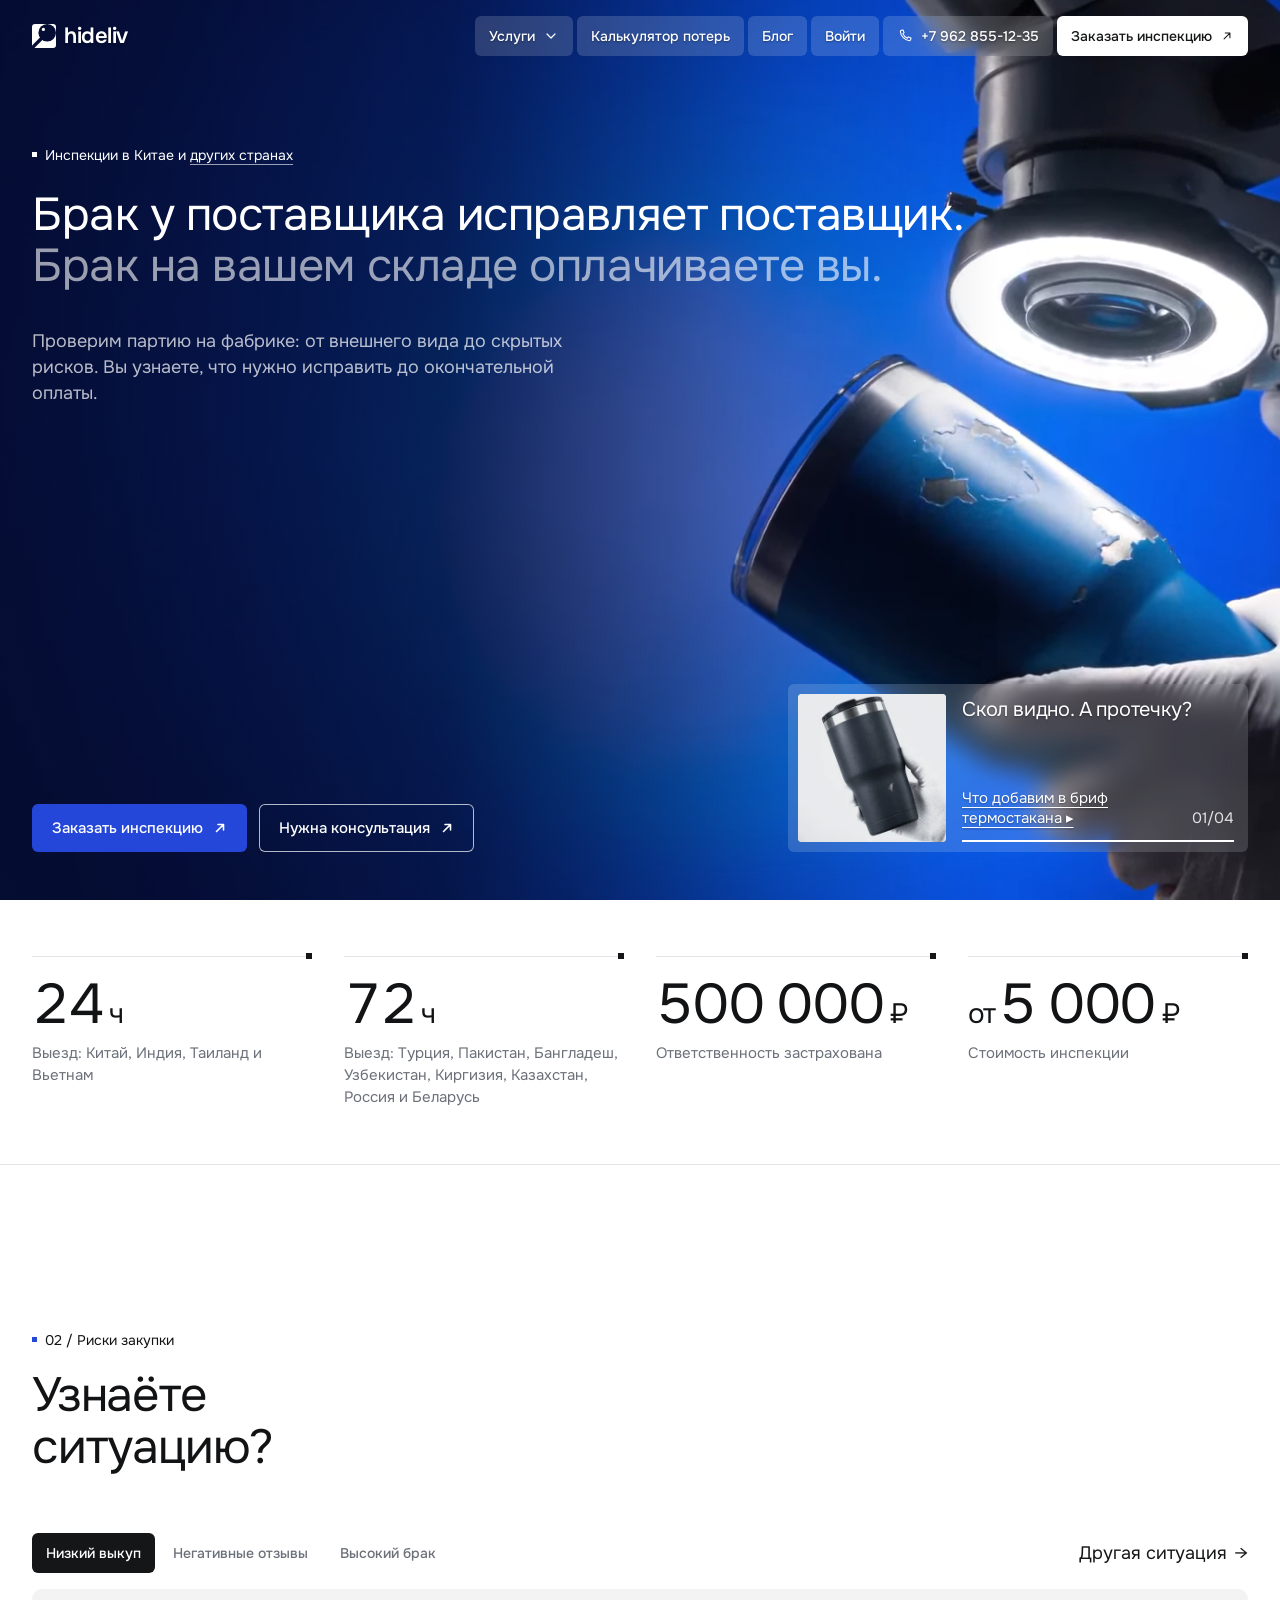
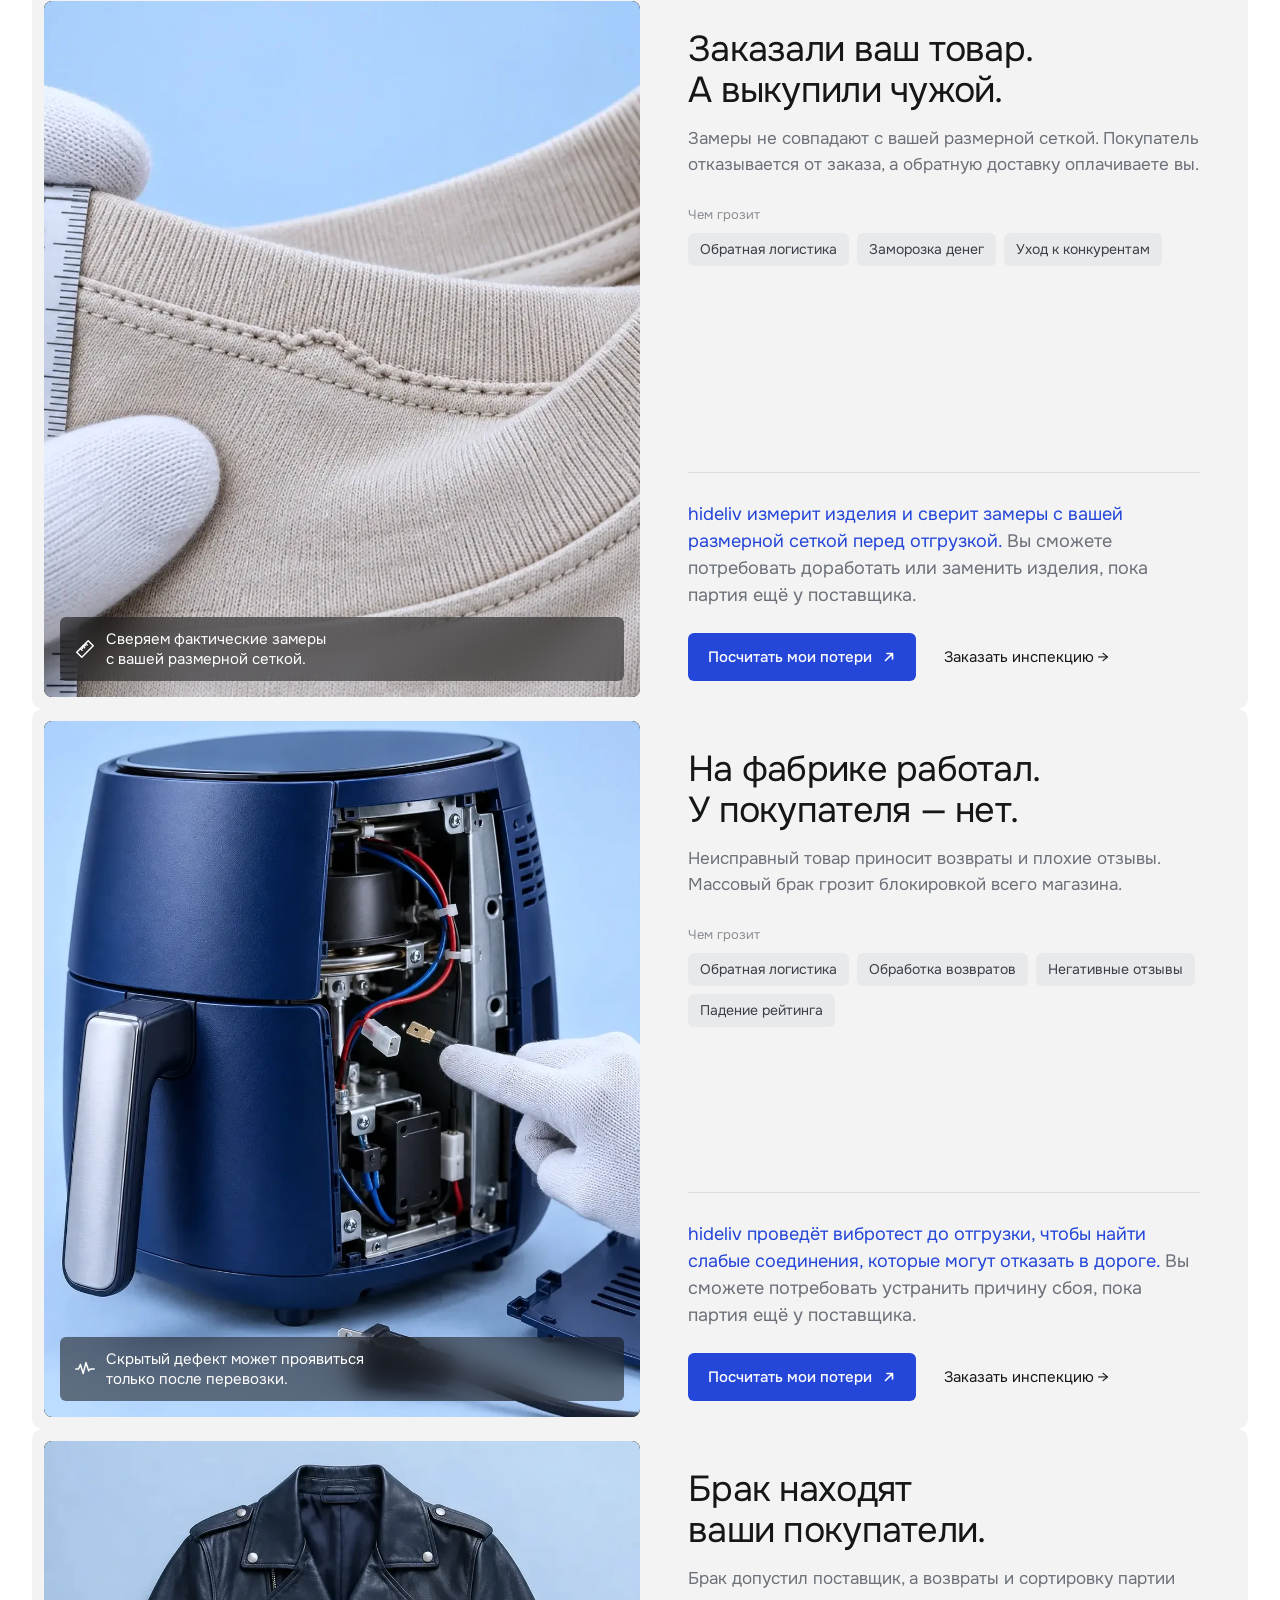
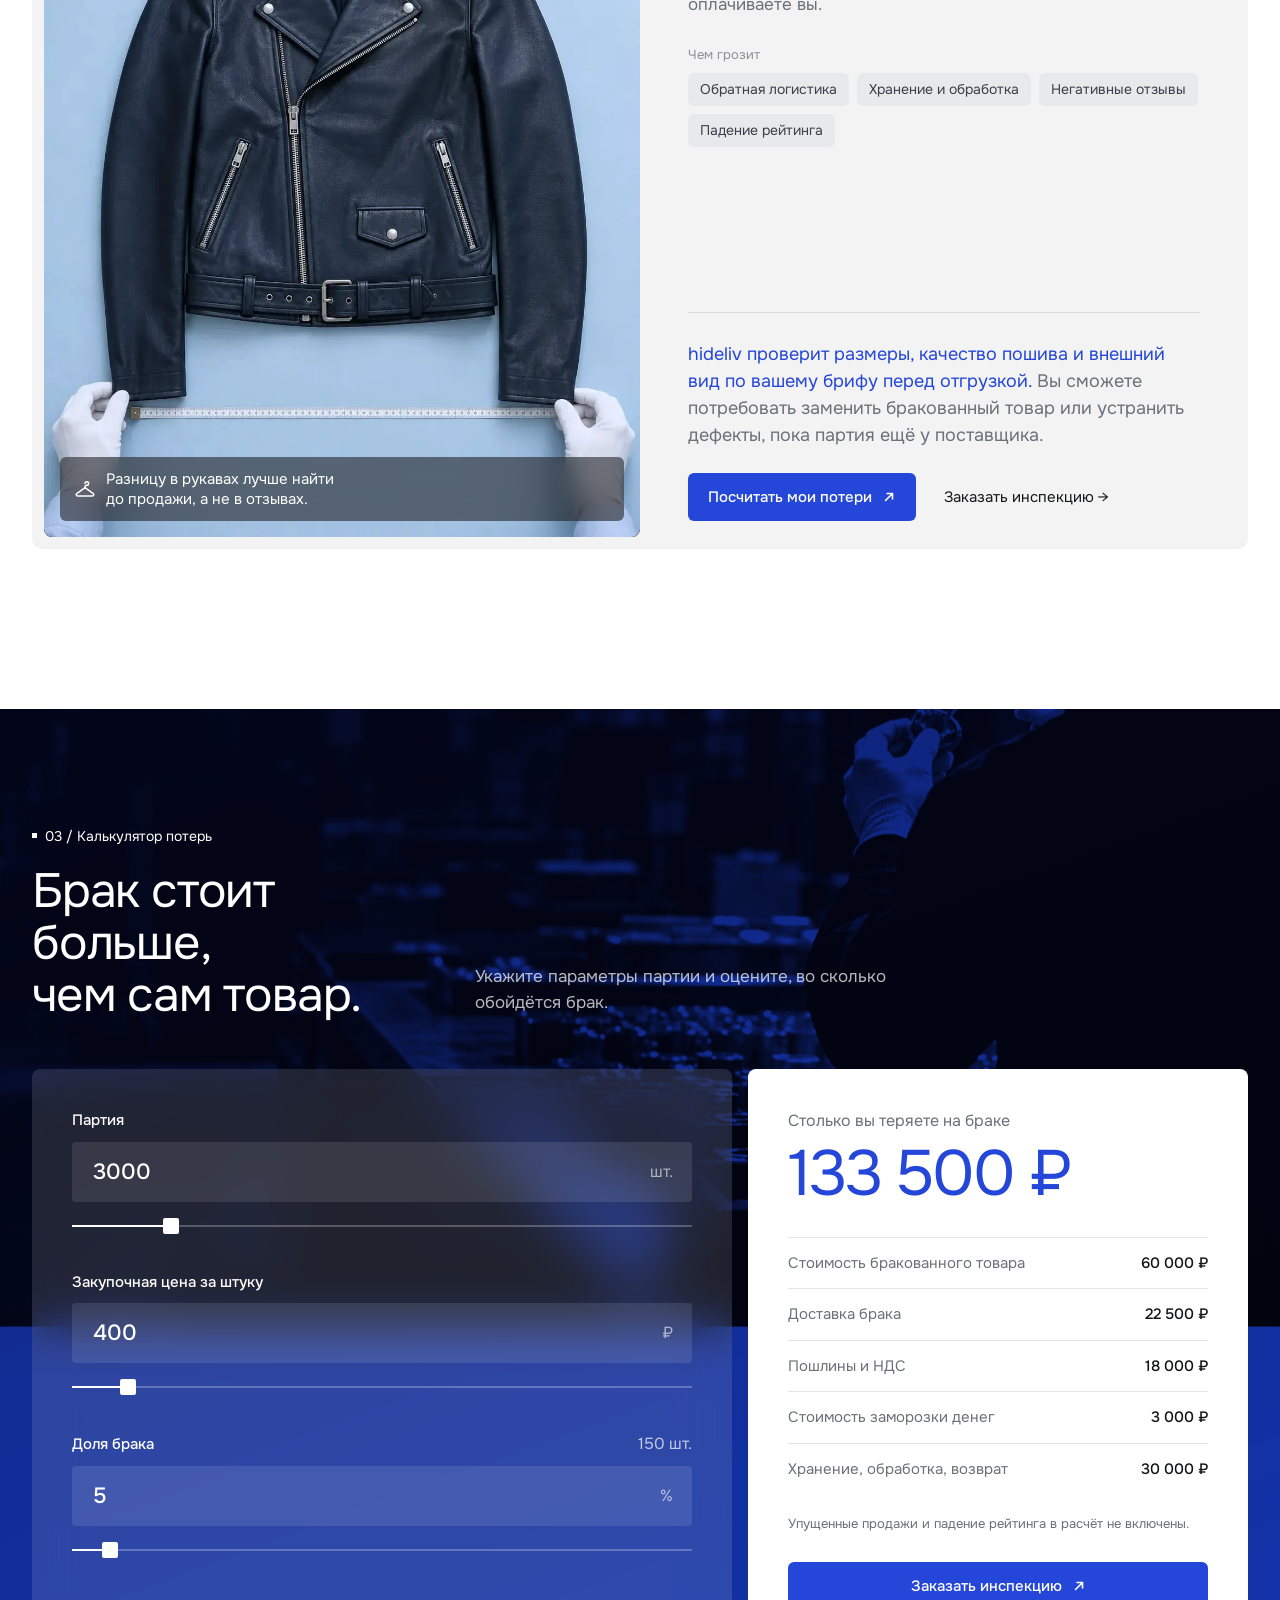
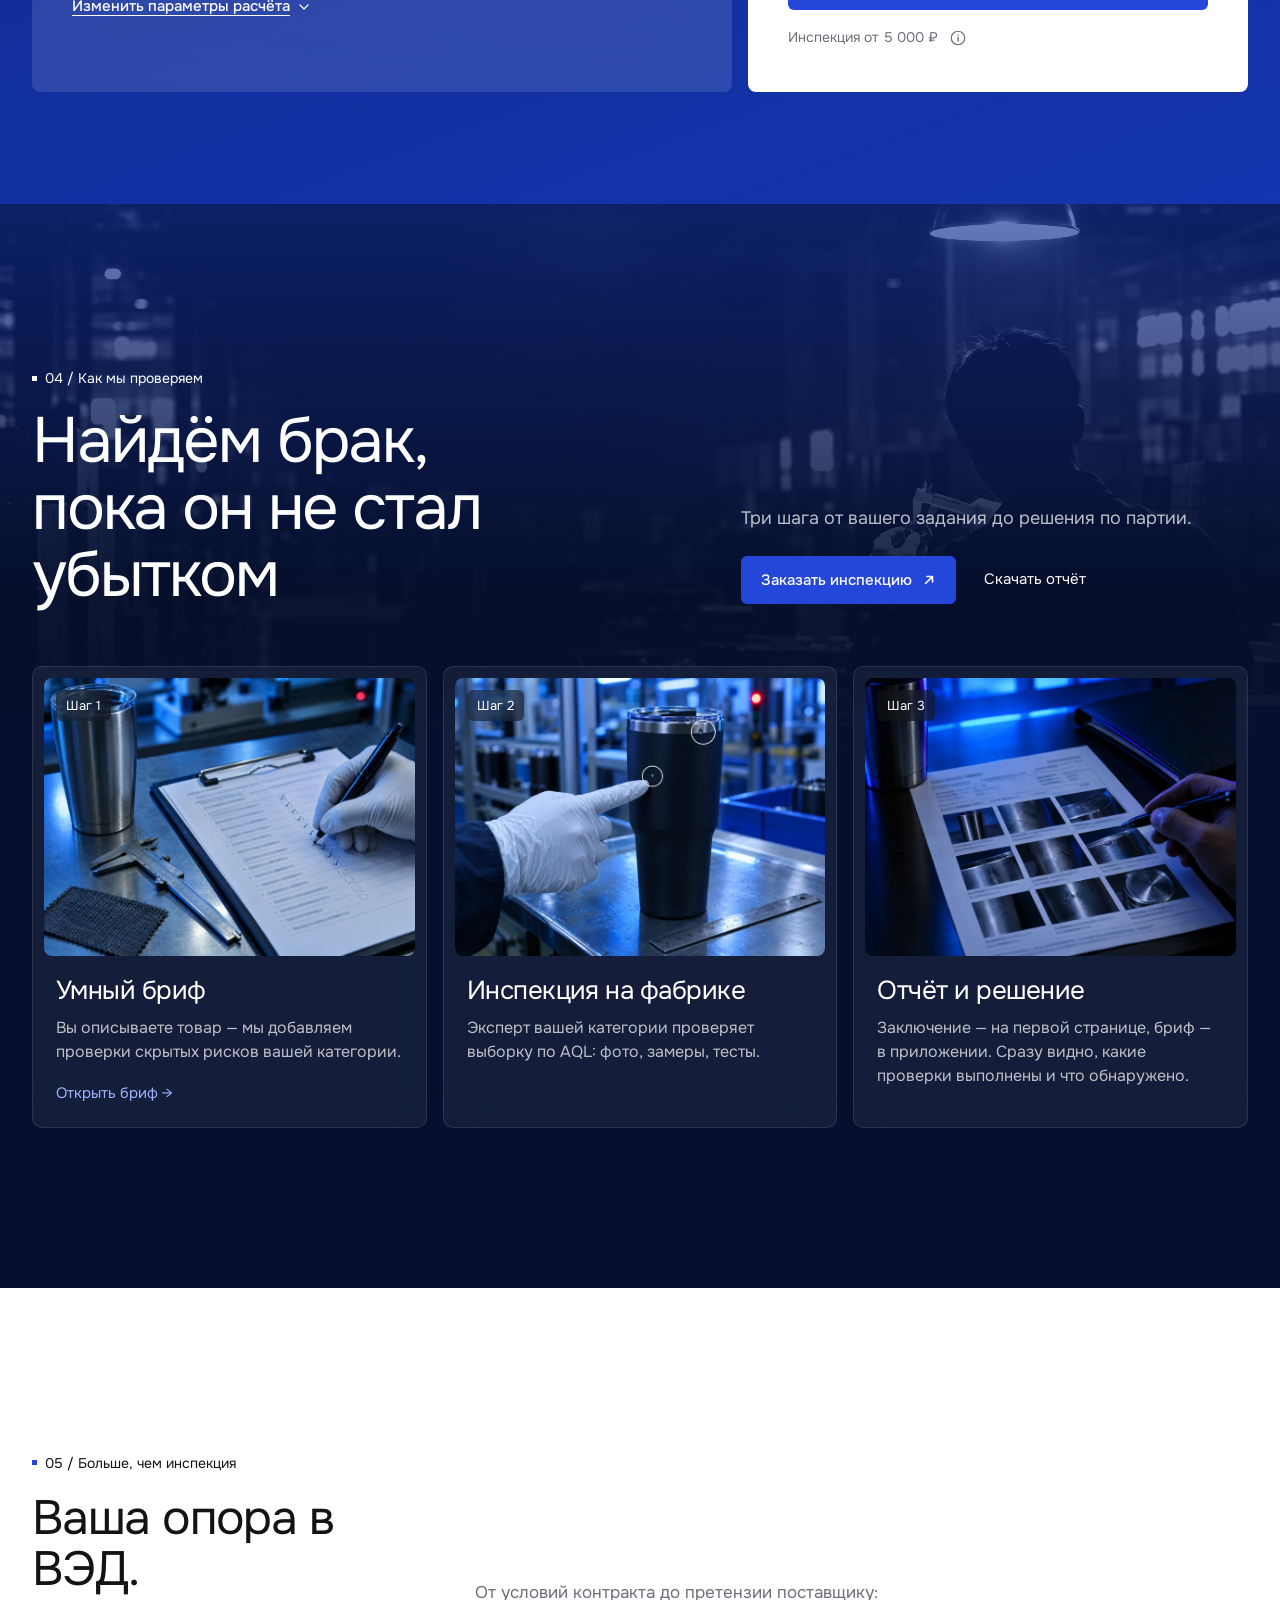
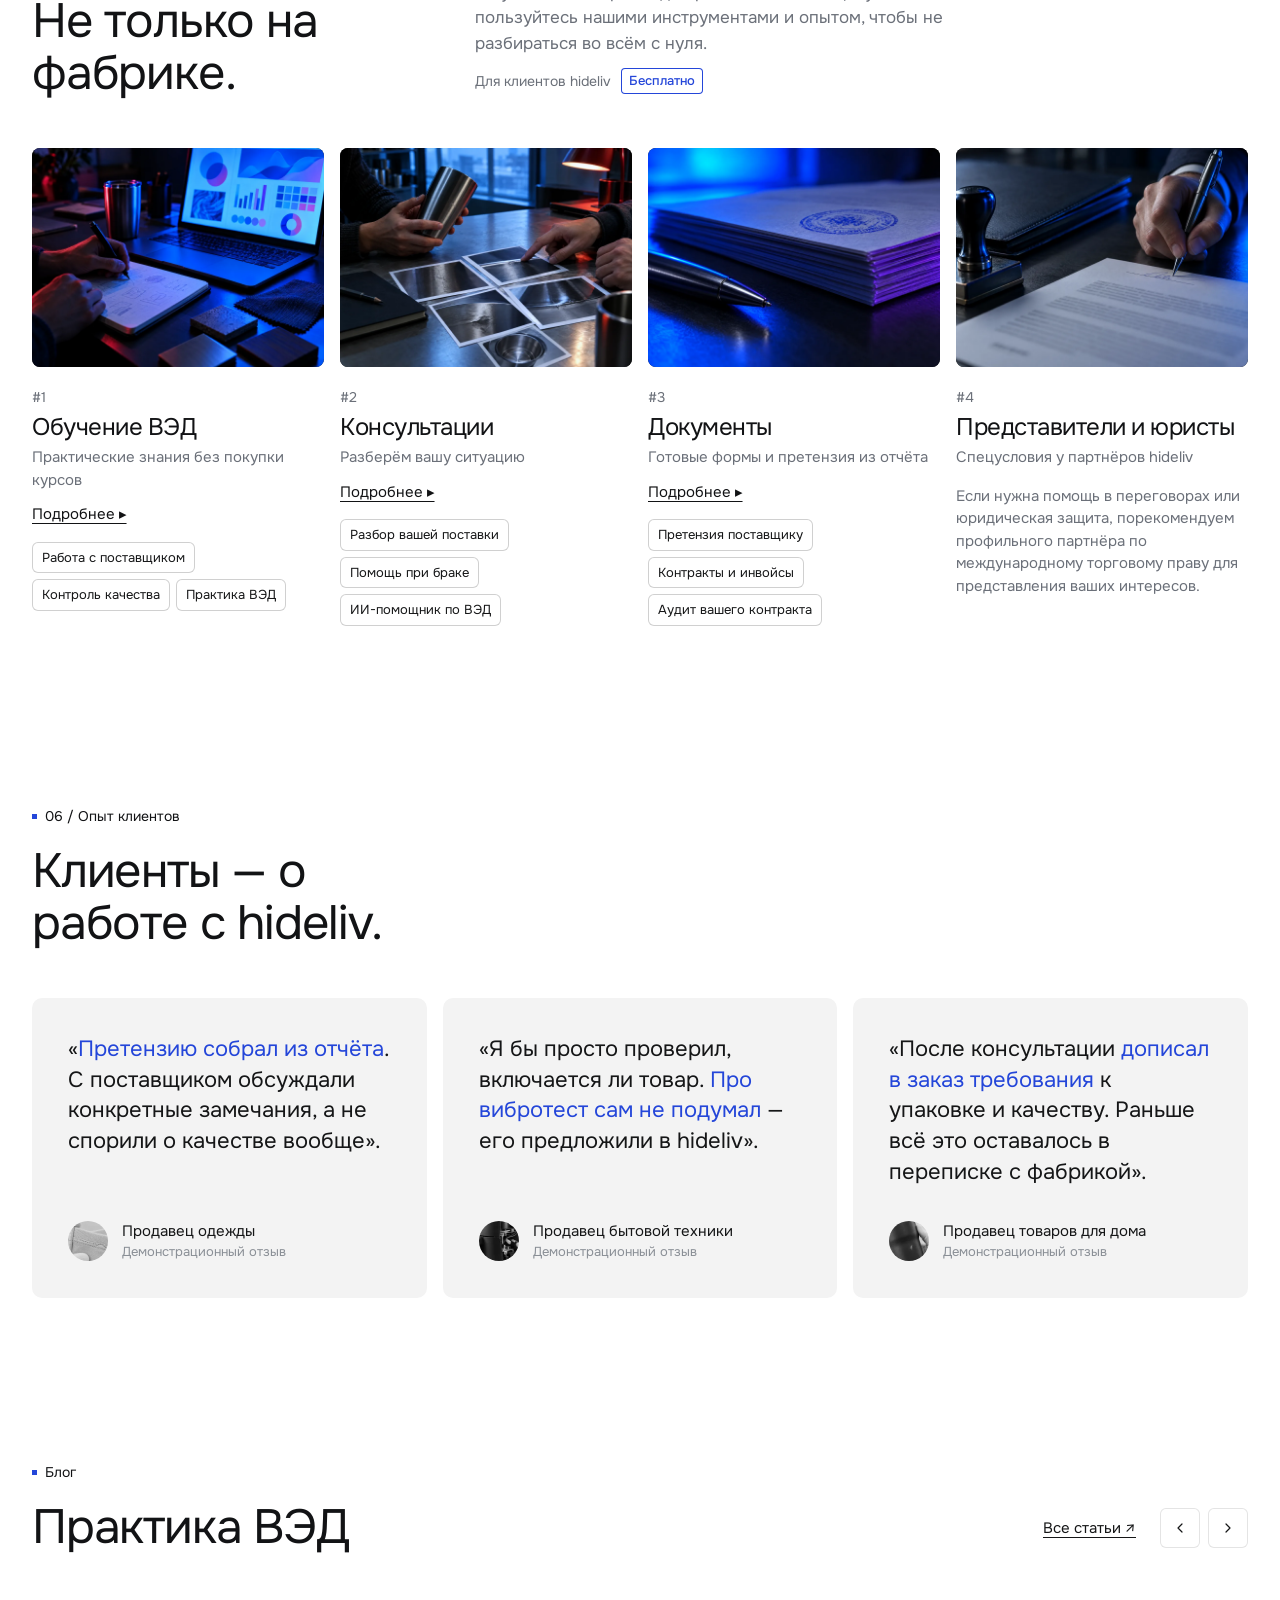
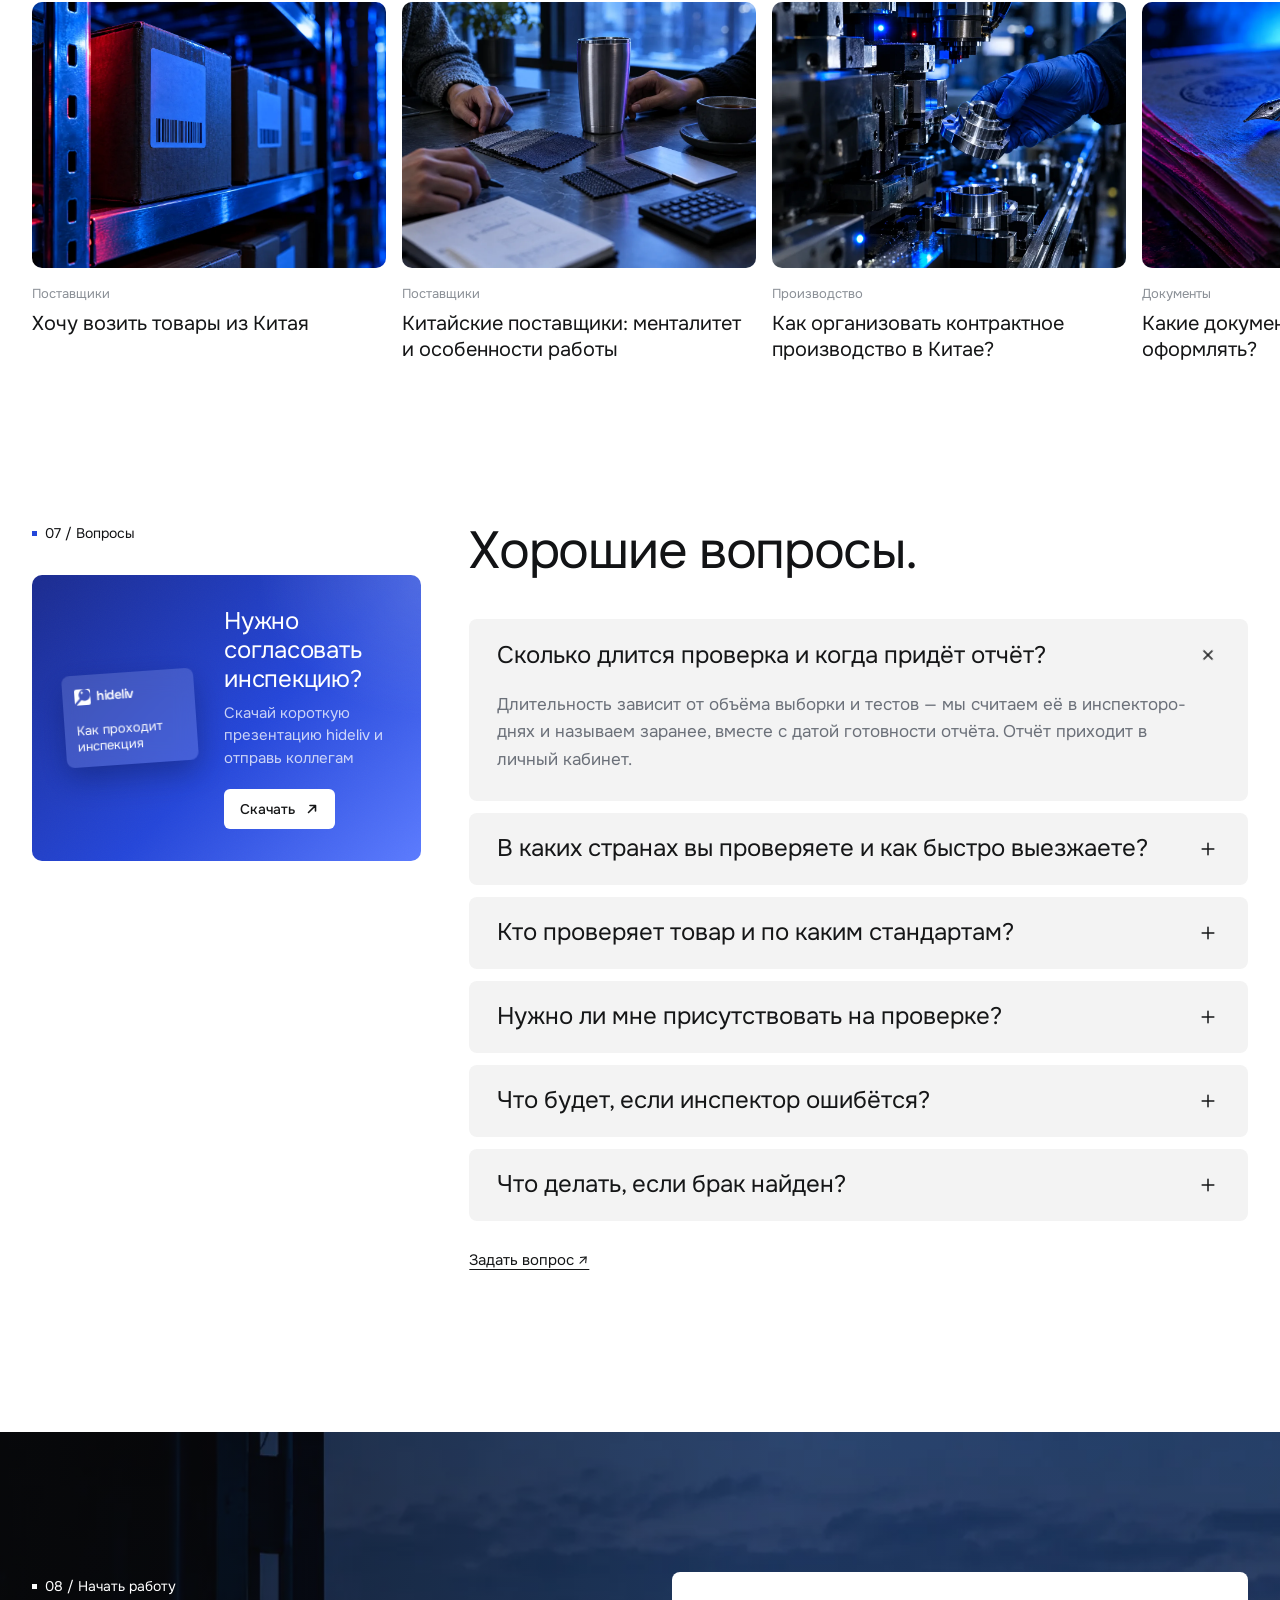
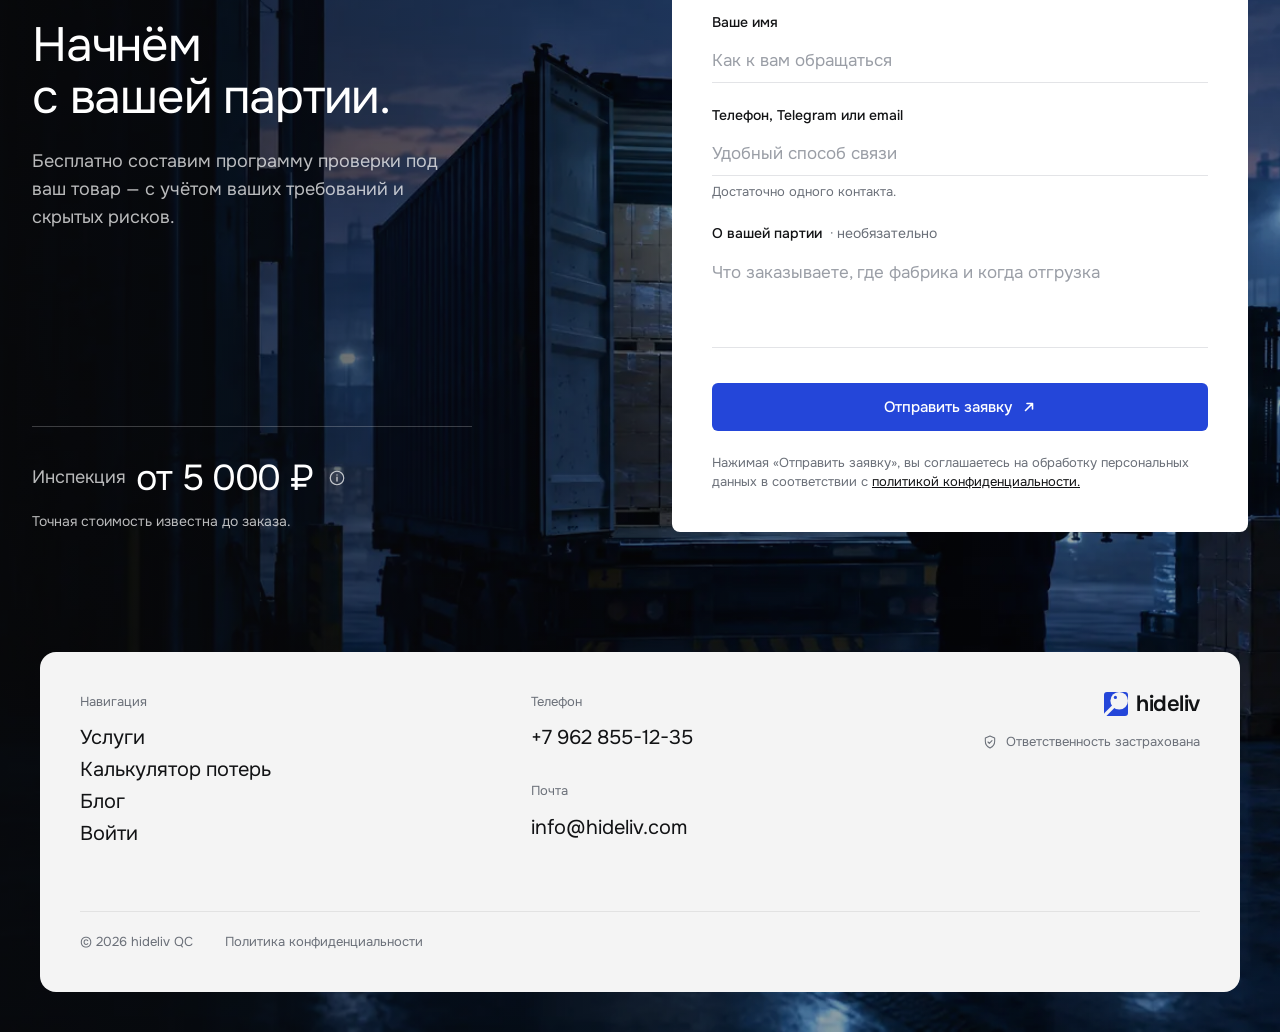
==== commit 26250739: "Правки заказчика: цифры полосой, 04 с фото + варианты B/C, 05 сеткой, мобилка свайпами Co-Authored-B" ====
--- a/index.html
+++ b/index.html
@@ -23,7 +23,7 @@
 <link rel="preconnect" href="https://fonts.googleapis.com">
 <link rel="preconnect" href="https://fonts.gstatic.com" crossorigin>
 <link href="https://fonts.googleapis.com/css2?family=Onest:wght@400;500;600;700&display=swap" rel="stylesheet">
-<link rel="stylesheet" href="assets/style.css?v=1792921158">
+<link rel="stylesheet" href="assets/style.css?v=31">
 <script type="application/ld+json">
 {
  "@context": "https://schema.org",
@@ -291,7 +291,6 @@
       <div class="actions hero-actions" data-reveal style="--d:.18s">
         <button class="btn btn-blue" data-lead="inspection">Заказать инспекцию</button>
         <button class="btn btn-glass" data-lead="consultation">Нужна консультация</button>
-        <p class="insured"><svg class="ico"><use href="#i-shield"/></svg>Ответственность застрахована</p>
       </div>
     <div class="hero-slider" role="region" aria-roledescription="карусель" aria-label="Примеры проверок" data-reveal style="--d:.3s">
       <div class="hs-media">
@@ -316,10 +315,10 @@
 <section class="facts" aria-label="Коротко о hideliv qc">
   <div class="container">
     <div class="facts-grid" data-reveal>
-      <div class="fact" style="--off:0px;--k:.15"><p class="fact-num"><span data-count="24">24</span></p><p class="fact-cap" title="Китай, Индия, Таиланд и Вьетнам">Выезд от 24 часов</p></div>
-      <div class="fact" style="--off:-130px;--k:.3"><p class="fact-num"><span data-count="72">72</span></p><p class="fact-cap" title="Турция, Пакистан, Бангладеш, Узбекистан, Киргизия, Казахстан, Россия и Беларусь">Выезд от 72 часов</p></div>
-      <div class="fact" style="--off:-260px;--k:.45"><p class="fact-num"><span data-count="500000">500 000</span><span class="rub"> ₽</span></p><p class="fact-cap">Ответственность застрахована</p></div>
-      <div class="fact" style="--off:-170px;--k:.35"><p class="fact-num"><span data-count="5000">5 000</span><span class="rub"> ₽</span></p><p class="fact-cap">Инспекция от 5 000 ₽</p></div>
+      <div class="fact"><p class="fact-num"><span data-count="24">24</span><span class="rub"> ч</span></p><p class="fact-cap">Выезд: Китай, Индия, Таиланд и Вьетнам</p></div>
+      <div class="fact"><p class="fact-num"><span data-count="72">72</span><span class="rub"> ч</span></p><p class="fact-cap">Выезд: Турция, Пакистан, Бангладеш, Узбекистан, Киргизия, Казахстан, Россия и Беларусь</p></div>
+      <div class="fact"><p class="fact-num"><span data-count="500000">500 000</span><span class="rub"> ₽</span></p><p class="fact-cap">Ответственность застрахована</p></div>
+      <div class="fact"><p class="fact-num"><span class="rub">от </span><span data-count="5000">5 000</span><span class="rub"> ₽</span></p><p class="fact-cap">Стоимость инспекции</p></div>
     </div>
   </div>
 </section>
@@ -499,54 +498,37 @@
 </section>
 
 <!-- 04 -->
-<section class="adv-sec" id="screen-04" data-header="light" aria-labelledby="h4-title">
-  <div class="container rep" data-header="light">
-    <div class="rep-text">
-      <p class="tag" data-reveal><i></i>04 / Как мы проверяем</p>
-      <h3 class="rep-title" data-reveal style="--d:.04s">Отчёт и решение</h3>
-      <p class="rep-lead" data-reveal style="--d:.08s">Заключение — на первой странице, бриф — в приложении.<br>Сразу видно, какие проверки выполнены и что обнаружено.</p>
-      <ol class="rep-steps" data-reveal style="--d:.12s">
-        <li class="rep-step is-active"><button type="button" data-rep-go="0" aria-controls="rep-photo" aria-expanded="true"><span class="rs-num">01</span><span class="rs-title">Умный бриф</span></button><div class="rs-body"><div><p>Вы описываете товар — мы добавляем проверки скрытых рисков вашей категории.</p><a class="rs-link" href="#" data-open-dialog="brief-dialog">Открыть бриф →</a></div></div><span class="rs-bar"><i></i></span></li>
-        <li class="rep-step"><button type="button" data-rep-go="1" aria-controls="rep-photo" aria-expanded="false"><span class="rs-num">02</span><span class="rs-title">Инспекция на фабрике</span></button><div class="rs-body"><div><p>Эксперт вашей категории проверяет выборку по AQL: фото, замеры, тесты.</p></div></div><span class="rs-bar"><i></i></span></li>
-        <li class="rep-step"><button type="button" data-rep-go="2" aria-controls="rep-photo" aria-expanded="false"><span class="rs-num">03</span><span class="rs-title">Отчёт и решение</span></button><div class="rs-body"><div><p>Заключение — на первой странице, бриф — в приложении.<br>Сразу видно, какие проверки выполнены и что обнаружено.</p></div></div><span class="rs-bar"><i></i></span></li>
-      </ol>
-      <div class="rep-actions" data-reveal style="--d:.16s">
-        <button class="btn btn-blue" data-lead="inspection">Заказать инспекцию</button>
-        <a class="rep-link" href="#" data-open-dialog="brief-dialog">Скачать отчёт</a>
-      </div>
-    </div>
-    <div class="rep-right" data-reveal style="--d:.1s">
-      <div class="rep-slider" id="rep-photo" role="region" aria-roledescription="карусель" aria-label="Этапы проверки">
-        <figure class="rep-slide is-active"><img src="assets/img/rep-1.webp" alt="Инспектор отмечает пункты бумажного брифа на проверку термостакана" width="1600" height="1200" loading="lazy"></figure>
-        <figure class="rep-slide"><img src="assets/img/rep-2.webp" alt="Фото дефекта с фабрики: метки на сколе покрытия и протечке крышки" width="1600" height="1200" loading="lazy"></figure>
-        <figure class="rep-slide"><img src="assets/img/rep-3.webp" alt="Отчёт об инспекции партии с фото дефектов и заключением" width="1600" height="1200" loading="lazy"></figure>
-        <span class="rep-chip" data-rep-chip>Шаг 1 · Умный бриф</span>
-      </div>
-      <div class="rep-under">
-        <p class="rep-cap" data-rep-cap>Бриф на проверку</p>
-        <div class="rep-ctrl"><span class="rep-count" data-rep-count>01 / 03</span>
-          <button class="rep-btn" type="button" data-rep="-1" aria-label="Предыдущий шаг"><svg class="ico"><use href="#i-prev"/></svg></button>
-          <button class="rep-btn" type="button" data-rep="1" aria-label="Следующий шаг"><svg class="ico"><use href="#i-next"/></svg></button></div>
-      </div>
-    </div>
-  </div>
-
-  <div class="adv" data-header="dark">
-    <div class="adv-sticky">
-      <div class="adv-bg" aria-hidden="true"><img src="assets/img/qc-inspector-dark.webp" alt="" width="1920" height="1086" loading="lazy"></div>
-      <div class="adv-head">
-        <p class="tag tag-invert"><i></i>04 / Как мы проверяем</p>
-        <h2 id="h4-title" class="adv-title">Найдём брак,<br>пока он не стал убытком</h2>
+<section class="adv-sec" id="screen-04" data-header="dark" aria-labelledby="h4-title">
+  <div class="adv-bg" aria-hidden="true"><img src="assets/img/qc-inspector-dark.webp" alt="" width="1920" height="1086" loading="lazy"></div>
+  <div class="container adv-wrap">
+    <div class="adv-head">
+      <div>
+        <p class="tag tag-invert" data-reveal><i></i>04 / Как мы проверяем</p>
+        <h2 id="h4-title" class="adv-title" data-reveal style="--d:.06s">Найдём брак,<br>пока он не стал убытком</h2>
+      </div>
+      <div class="adv-side" data-reveal style="--d:.12s">
         <p class="adv-intro">Три шага от вашего задания до решения по партии.</p>
-      </div>
-    </div>
-    <div class="adv-cards">
-      <article class="adv-card" data-i="0"><span class="adv-dot"></span><svg class="adv-ico" viewBox="0 0 120 120" aria-hidden="true"><rect x="26" y="14" width="68" height="92" rx="3"/><path d="M46 14v-4h28v4"/><path d="M38 38l5 5 9-10M60 38h22M38 60l5 5 9-10M60 60h22M38 82l5 5 9-10M60 82h22"/></svg><div><h3>Умный бриф</h3><p>Вы описываете товар — мы добавляем проверки скрытых рисков вашей категории.</p></div></article>
-      <article class="adv-card" data-i="1"><span class="adv-dot"></span><svg class="adv-ico" viewBox="0 0 120 120" aria-hidden="true"><circle cx="50" cy="50" r="30"/><circle cx="50" cy="50" r="21"/><path d="M72 72l30 30M66 78l12-12"/><path d="M40 50h20M50 40v20"/></svg><div><h3>Инспекция на фабрике</h3><p>Эксперт вашей категории проверяет выборку по AQL: фото, замеры, тесты.</p></div></article>
-      <article class="adv-card" data-i="2"><span class="adv-dot"></span><svg class="adv-ico" viewBox="0 0 120 120" aria-hidden="true"><path d="M28 12h46l18 18v78H28z"/><path d="M74 12v18h18"/><path d="M40 92V74M54 92V62M68 92V68M82 92V54"/><path d="M38 50l12-10 12 6 18-14"/></svg><div><h3>Отчёт и решение</h3><p>Заключение — на первой странице, бриф — в приложении.<br>Сразу видно, какие проверки выполнены и что обнаружено.</p></div></article>
-    </div>
-  </div>
-
+        <div class="adv-actions">
+          <button class="btn btn-blue" data-lead="inspection">Заказать инспекцию</button>
+          <a class="adv-link" href="#" data-open-dialog="brief-dialog">Скачать отчёт</a>
+        </div>
+      </div>
+    </div>
+    <div class="adv-cards" data-reveal style="--d:.16s">
+      <article class="adv-card">
+        <figure class="adv-media"><img src="assets/img/rep-1.webp" alt="Инспектор отмечает пункты бумажного брифа на проверку термостакана" width="1600" height="1200" loading="lazy"><span class="adv-step">Шаг 1</span></figure>
+        <div class="adv-body"><h3>Умный бриф</h3><p>Вы описываете товар — мы добавляем проверки скрытых рисков вашей категории.</p><a class="adv-more" href="#" data-open-dialog="brief-dialog">Открыть бриф →</a></div>
+      </article>
+      <article class="adv-card">
+        <figure class="adv-media"><img src="assets/img/rep-2.webp" alt="Фото дефекта с фабрики: метки на сколе покрытия и протечке крышки" width="1600" height="1200" loading="lazy"><span class="adv-step">Шаг 2</span></figure>
+        <div class="adv-body"><h3>Инспекция на фабрике</h3><p>Эксперт вашей категории проверяет выборку по AQL: фото, замеры, тесты.</p></div>
+      </article>
+      <article class="adv-card">
+        <figure class="adv-media"><img src="assets/img/rep-3.webp" alt="Отчёт об инспекции партии с фото дефектов и заключением" width="1600" height="1200" loading="lazy"><span class="adv-step">Шаг 3</span></figure>
+        <div class="adv-body"><h3>Отчёт и решение</h3><p>Заключение — на первой странице, бриф — в приложении. Сразу видно, какие проверки выполнены и что обнаружено.</p></div>
+      </article>
+    </div>
+  </div>
 </section>
 
 <!-- 05 -->
@@ -914,6 +896,6 @@
   <p class="muted">Вход в личный кабинет пока недоступен.</p>
 </dialog>
 
-<script src="assets/app.js?v=1792921158" defer></script>
+<script src="assets/app.js?v=31" defer></script>
 </body>
 </html>
--- a/assets/style.css
+++ b/assets/style.css
@@ -854,3 +854,90 @@
 
 /* мобилка: карточка-слайдер в hero не нужна */
 @media (max-width:960px){.hero-slider{display:none!important}}
+
+/* ============ v3 — правки заказчика 31.10 ============ */
+/* 02 · цифры: компактная полоса вместо целого экрана */
+.facts{min-height:0;display:block;padding:56px 0;border-bottom:1px solid var(--line)}
+.facts-grid{grid-template-columns:repeat(4,minmax(0,1fr));gap:32px;align-items:start}
+.fact{transform:none;will-change:auto;padding-top:20px}
+.fact::after{top:-4px;width:6px;height:6px}
+.fact-num{font-size:56px;margin-bottom:10px}
+.fact-num .rub{font-size:.5em}
+.fact-cap{font-size:15px;line-height:1.45;color:var(--muted);max-width:30ch}
+#screen-02{padding-top:var(--sec)}
+
+/* 04 · тёмный блок с фото шагов */
+.adv-sec{position:relative;overflow:hidden;padding:var(--sec) 0;background:#06102E;color:#fff}
+.adv-sec .adv-bg{position:absolute;inset:0 0 auto;height:560px;background:#06102E}
+.adv-sec .adv-bg img{width:100%;height:100%;object-fit:cover;object-position:70% 40%;filter:grayscale(1) contrast(1.1) brightness(1.5);opacity:.55}
+.adv-sec .adv-bg::after{content:"";position:absolute;inset:0;background:linear-gradient(180deg,rgba(6,16,46,.2) 0%,#06102E 100%),#1E4FFF;background-blend-mode:normal;mix-blend-mode:normal;opacity:1}
+.adv-sec .adv-bg::after{background:linear-gradient(180deg,rgba(30,79,255,.35) 0%,rgba(6,16,46,.85) 70%,#06102E 100%)}
+.adv-wrap{position:relative;z-index:1}
+.adv-sec .adv-head{position:relative;inset:auto;display:grid;grid-template-columns:minmax(0,1fr) minmax(0,41.6667%);align-items:end;text-align:left;padding:0;margin-bottom:56px}
+.adv-sec .adv-head .tag{margin-bottom:20px}
+.adv-sec .adv-title{font-size:64px;line-height:1.05;max-width:none}
+.adv-side{display:flex;flex-direction:column;gap:24px;padding-bottom:6px}
+.adv-sec .adv-intro{margin:0;font-size:18px;color:var(--on-dark)}
+.adv-actions{display:flex;align-items:center;gap:28px}
+.adv-link{font-size:15px;color:#fff;text-decoration:none}
+.adv-link:hover{color:#9DB2FF}
+.adv-sec .adv-cards{margin:0;padding:0;display:grid;grid-template-columns:repeat(3,minmax(0,1fr));gap:16px;flex-direction:initial}
+.adv-sec .adv-card{width:auto;height:auto;margin:0;padding:12px;border-radius:10px;background:rgba(255,255,255,.06);box-shadow:inset 0 0 0 1px rgba(255,255,255,.1);-webkit-backdrop-filter:blur(20px);backdrop-filter:blur(20px);display:flex;flex-direction:column;justify-content:flex-start;align-self:stretch}
+.adv-media{position:relative;aspect-ratio:4/3;border-radius:8px;overflow:hidden;background:#111}
+.adv-media img{width:100%;height:100%;object-fit:cover;transition:transform .8s var(--ease)}
+.adv-card:hover .adv-media img{transform:scale(1.03)}
+.adv-step{position:absolute;left:12px;top:12px;padding:6px 10px;border-radius:6px;background:rgba(20,20,22,.55);-webkit-backdrop-filter:blur(12px);backdrop-filter:blur(12px);font-size:13px;color:#fff}
+.adv-body{display:flex;flex-direction:column;gap:10px;padding:20px 12px 12px;flex:1}
+.adv-sec .adv-card h3{font-size:26px;line-height:1.15;margin:0}
+.adv-sec .adv-card p{font-size:16px;line-height:1.5;color:var(--on-dark);max-width:none}
+.adv-more{margin-top:auto;padding-top:8px;font-size:15px;color:#9DB2FF;text-decoration:none}
+.adv-more:hover{color:#fff}
+
+/* 05 · сетка карточек вместо высоких строк */
+#screen-05 .rows{display:grid;grid-template-columns:repeat(4,minmax(0,1fr));gap:16px;border:0;align-items:start}
+#screen-05 .row{display:flex;flex-direction:column;gap:0;padding:0;border:0}
+#screen-05 .row+.row{border-top:0}
+#screen-05 .row-media{aspect-ratio:4/3;margin-bottom:20px}
+#screen-05 .row-body{display:flex;flex-direction:column;gap:16px}
+#screen-05 .row-top{gap:12px}
+#screen-05 .row-top>div{padding-right:0;gap:6px}
+#screen-05 .row-top h3{font-size:24px}
+#screen-05 .row-sub{font-size:15px}
+#screen-05 .row-more{position:static;align-self:flex-start;font-size:15px;text-underline-offset:4px;order:3}
+#screen-05 .row-chips{gap:6px}
+#screen-05 .row-chips li{font-size:13px;padding:6px 10px}
+#screen-05 .row-items{grid-template-columns:1fr;gap:14px;padding-top:4px}
+#screen-05 .row-items h4{font-size:14px;margin-bottom:2px}
+#screen-05 .row-items p{font-size:14px}
+#screen-05 .row-text{font-size:15px;color:var(--muted)}
+
+@media (max-width:1100px){
+  .adv-sec .adv-title{font-size:48px}
+  .fact-num{font-size:44px}
+  #screen-05 .rows{grid-template-columns:repeat(2,minmax(0,1fr));gap:32px 16px}
+}
+
+/* мобилка: короче, свайпы вместо простыней */
+@media (max-width:960px){
+  .facts{padding:40px 0}
+  .facts-grid{grid-template-columns:repeat(2,minmax(0,1fr));gap:28px 16px}
+  .fact-num{font-size:36px}
+  .fact-cap{font-size:13px}
+  .adv-sec .adv-head{grid-template-columns:1fr;gap:20px;margin-bottom:32px}
+  .adv-sec .adv-bg{height:420px}
+  .snap-x,.adv-sec .adv-cards,#screen-05 .rows,.cases-stack.is-static{display:flex;overflow-x:auto;scroll-snap-type:x mandatory;scroll-padding-left:var(--gutter);margin:0 calc(var(--gutter) * -1);padding:0 var(--gutter) 4px;gap:12px;scrollbar-width:none;overscroll-behavior-x:contain}
+  .adv-sec .adv-cards::-webkit-scrollbar,#screen-05 .rows::-webkit-scrollbar,.cases-stack.is-static::-webkit-scrollbar{display:none}
+  .adv-sec .adv-card,#screen-05 .row{flex:0 0 82%;scroll-snap-align:start}
+  .cases-stack.is-static{align-items:stretch}
+  .cases-stack.is-static .case-sheet{flex:0 0 88%;scroll-snap-align:start;margin-bottom:0}
+  .cases-stack.is-static .case-panel{height:100%}
+  .cases-tabs{flex-wrap:nowrap;overflow-x:auto;scrollbar-width:none}
+}
+@media (max-width:640px){
+  :root{--sec:64px}
+  .adv-sec .adv-title{font-size:34px}
+  .adv-actions{flex-direction:column;align-items:stretch;gap:8px}
+  .adv-sec .adv-card h3{font-size:22px}
+  #screen-05 .row{flex-basis:78%}
+  .case-media{aspect-ratio:4/3}
+}
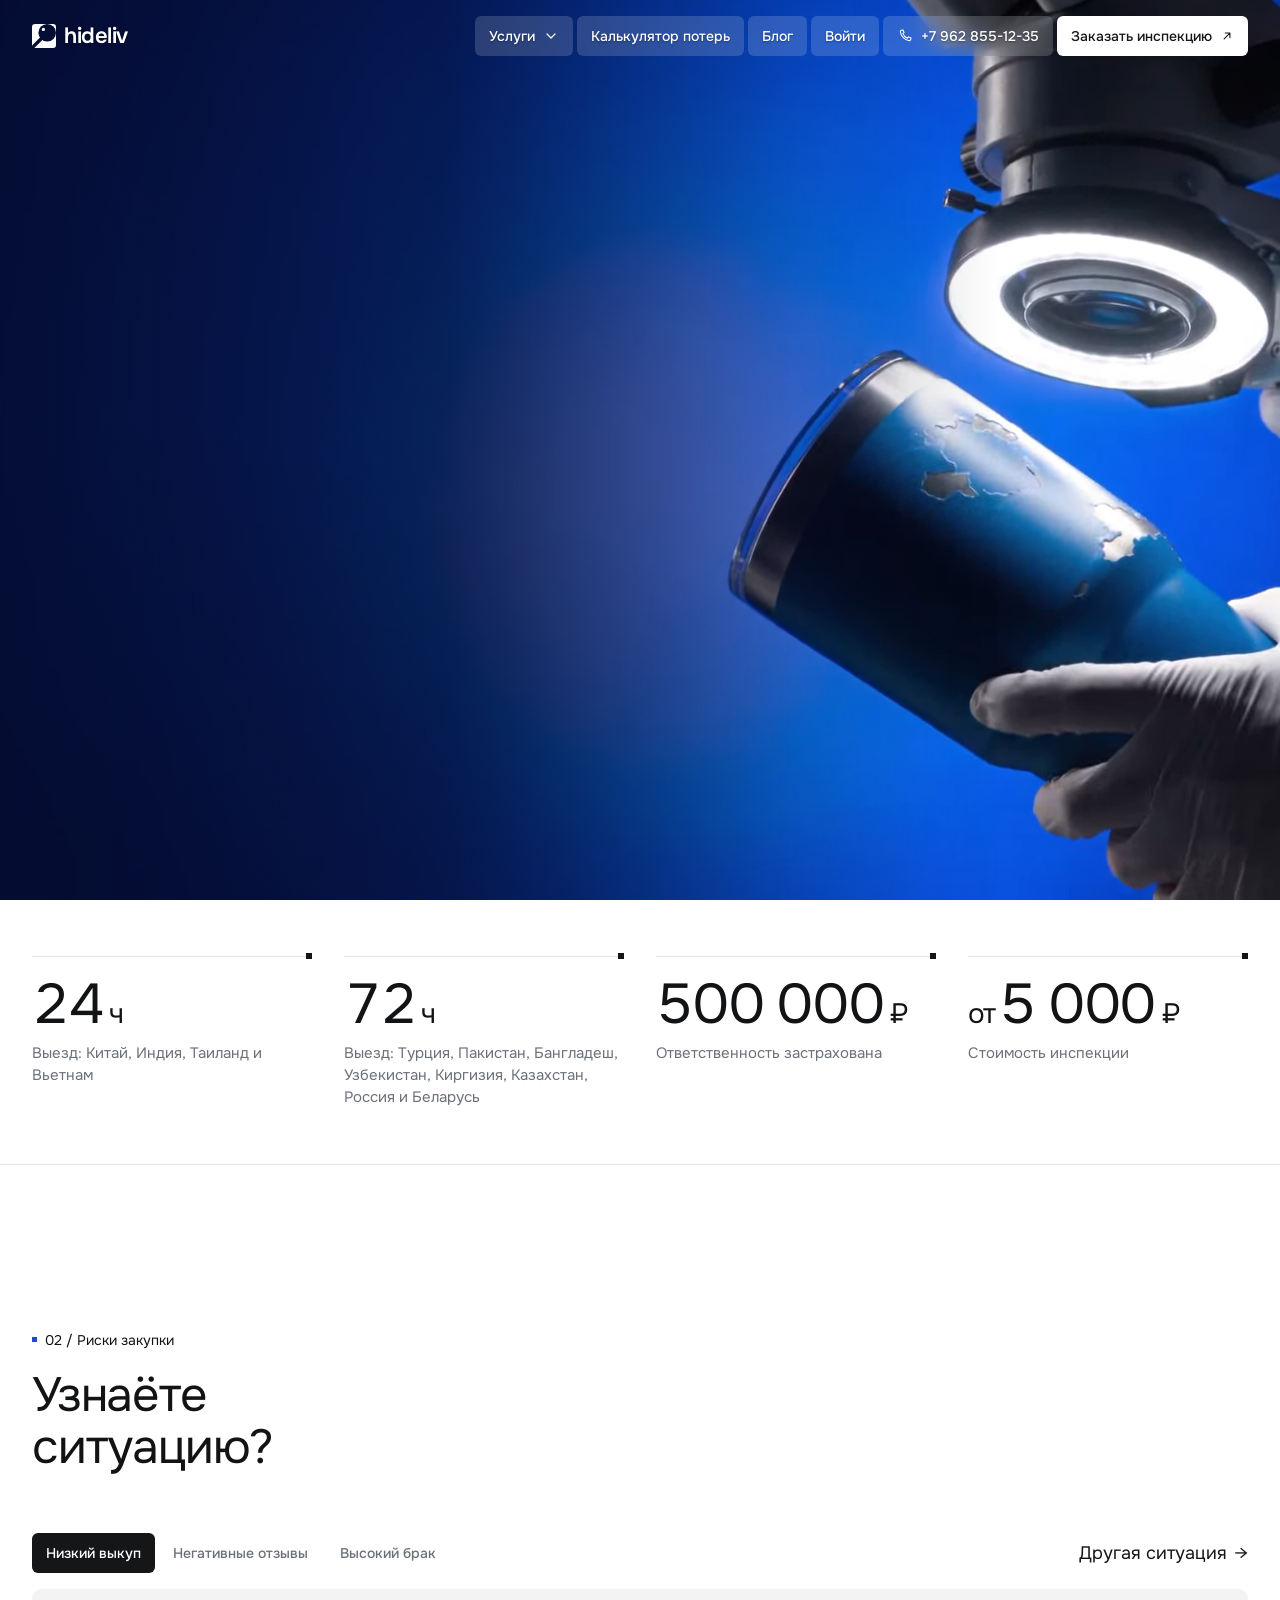
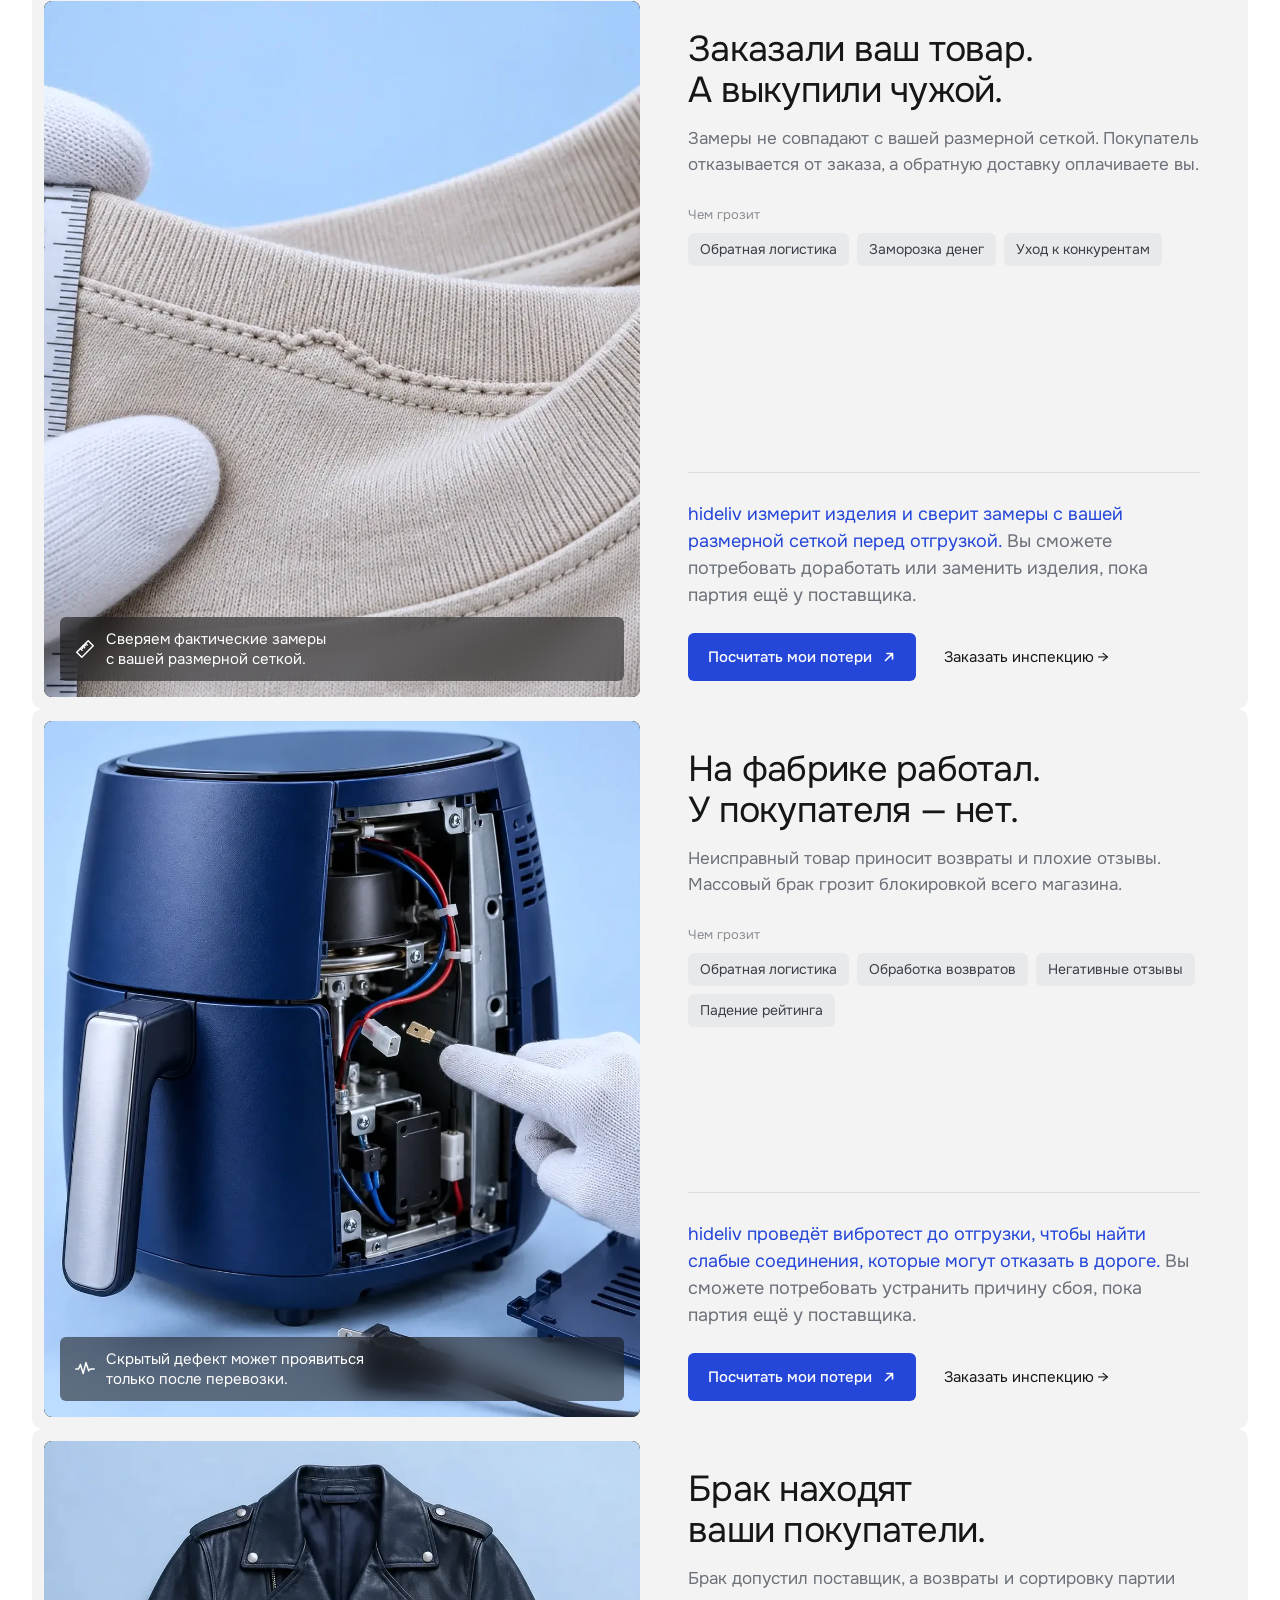
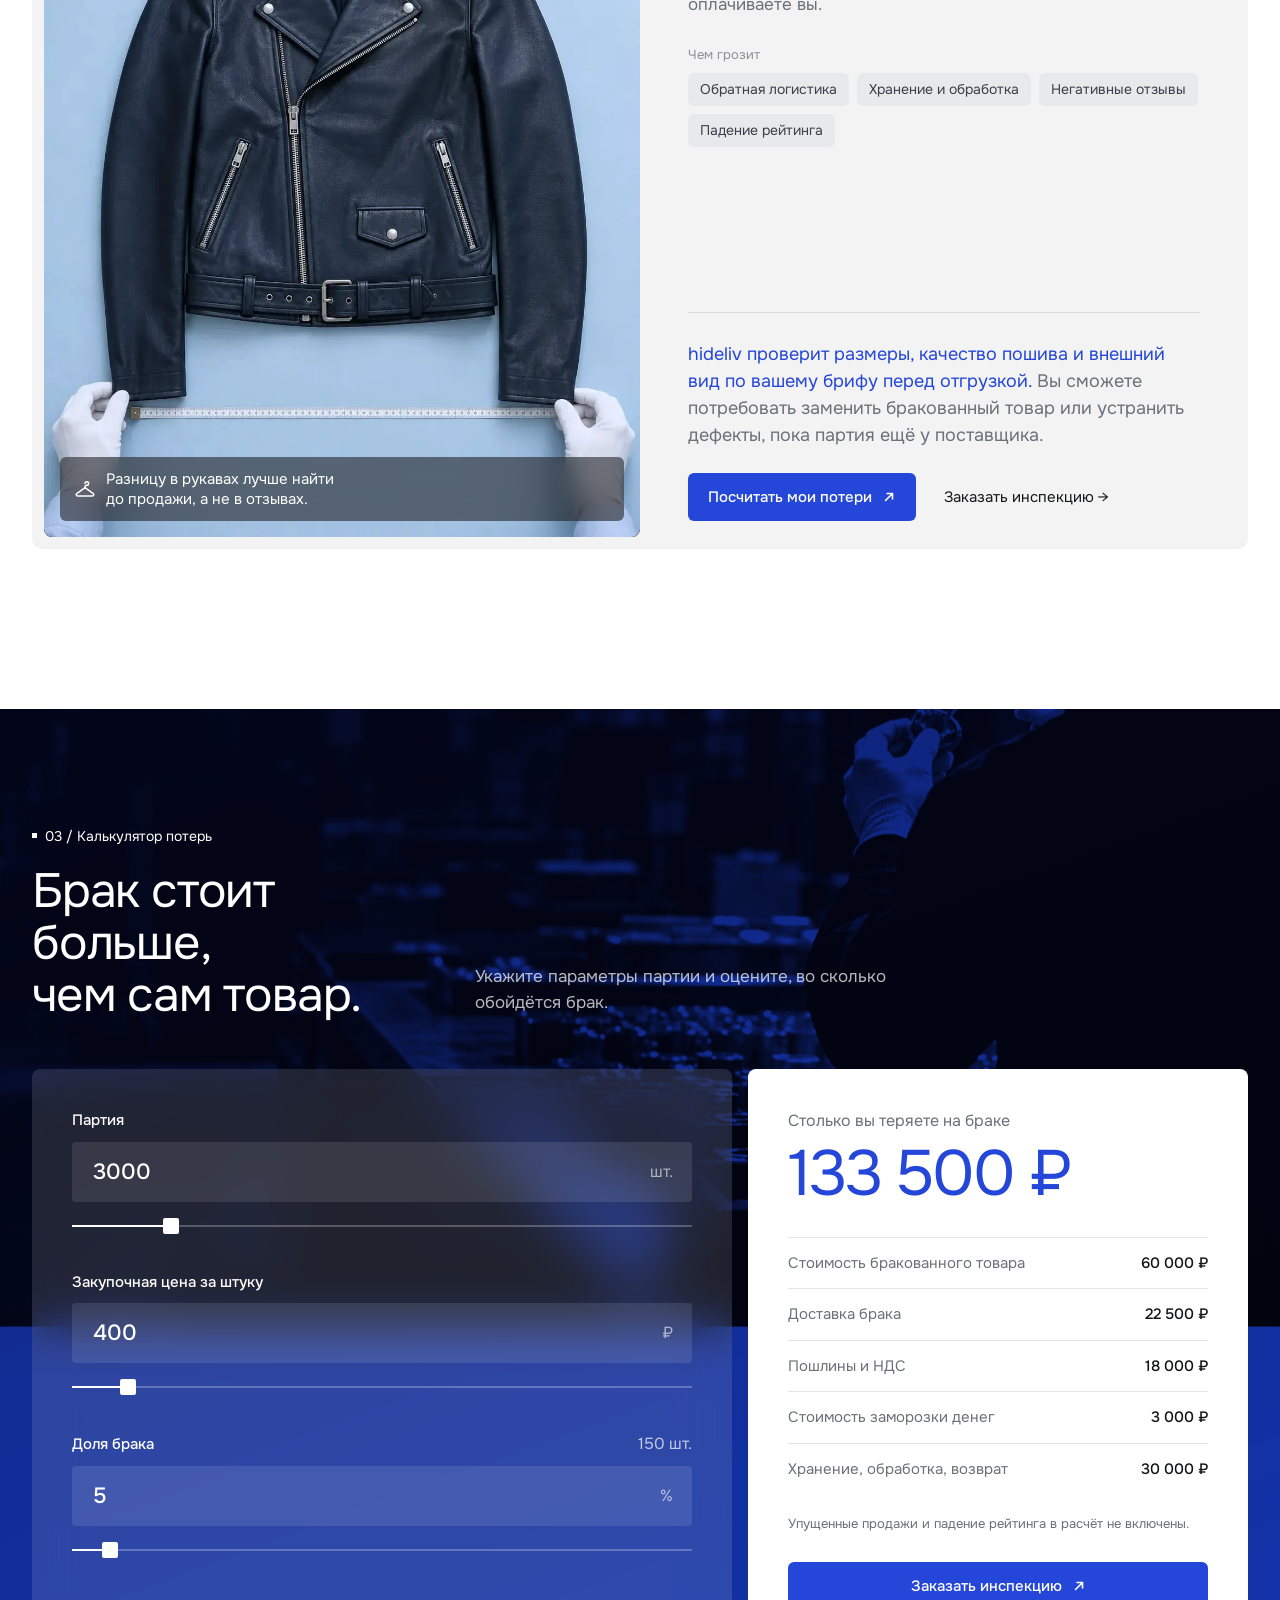
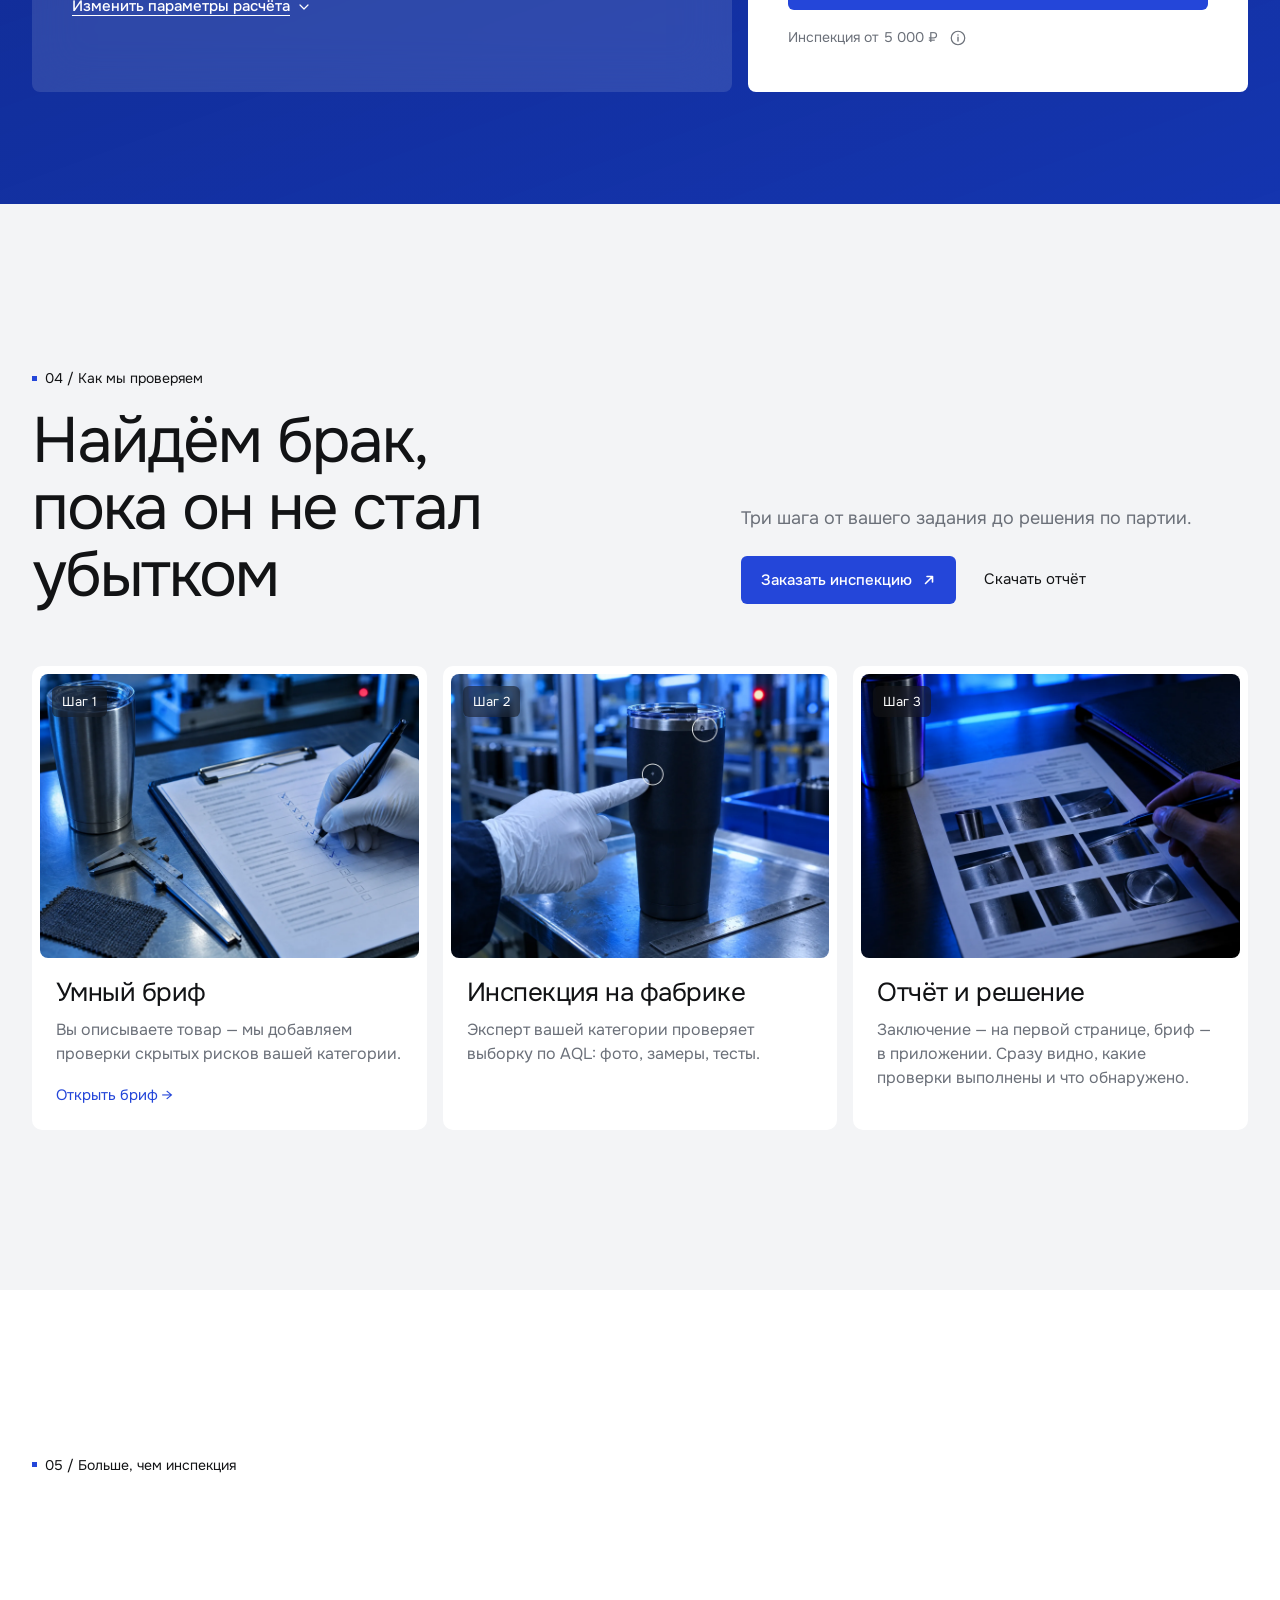
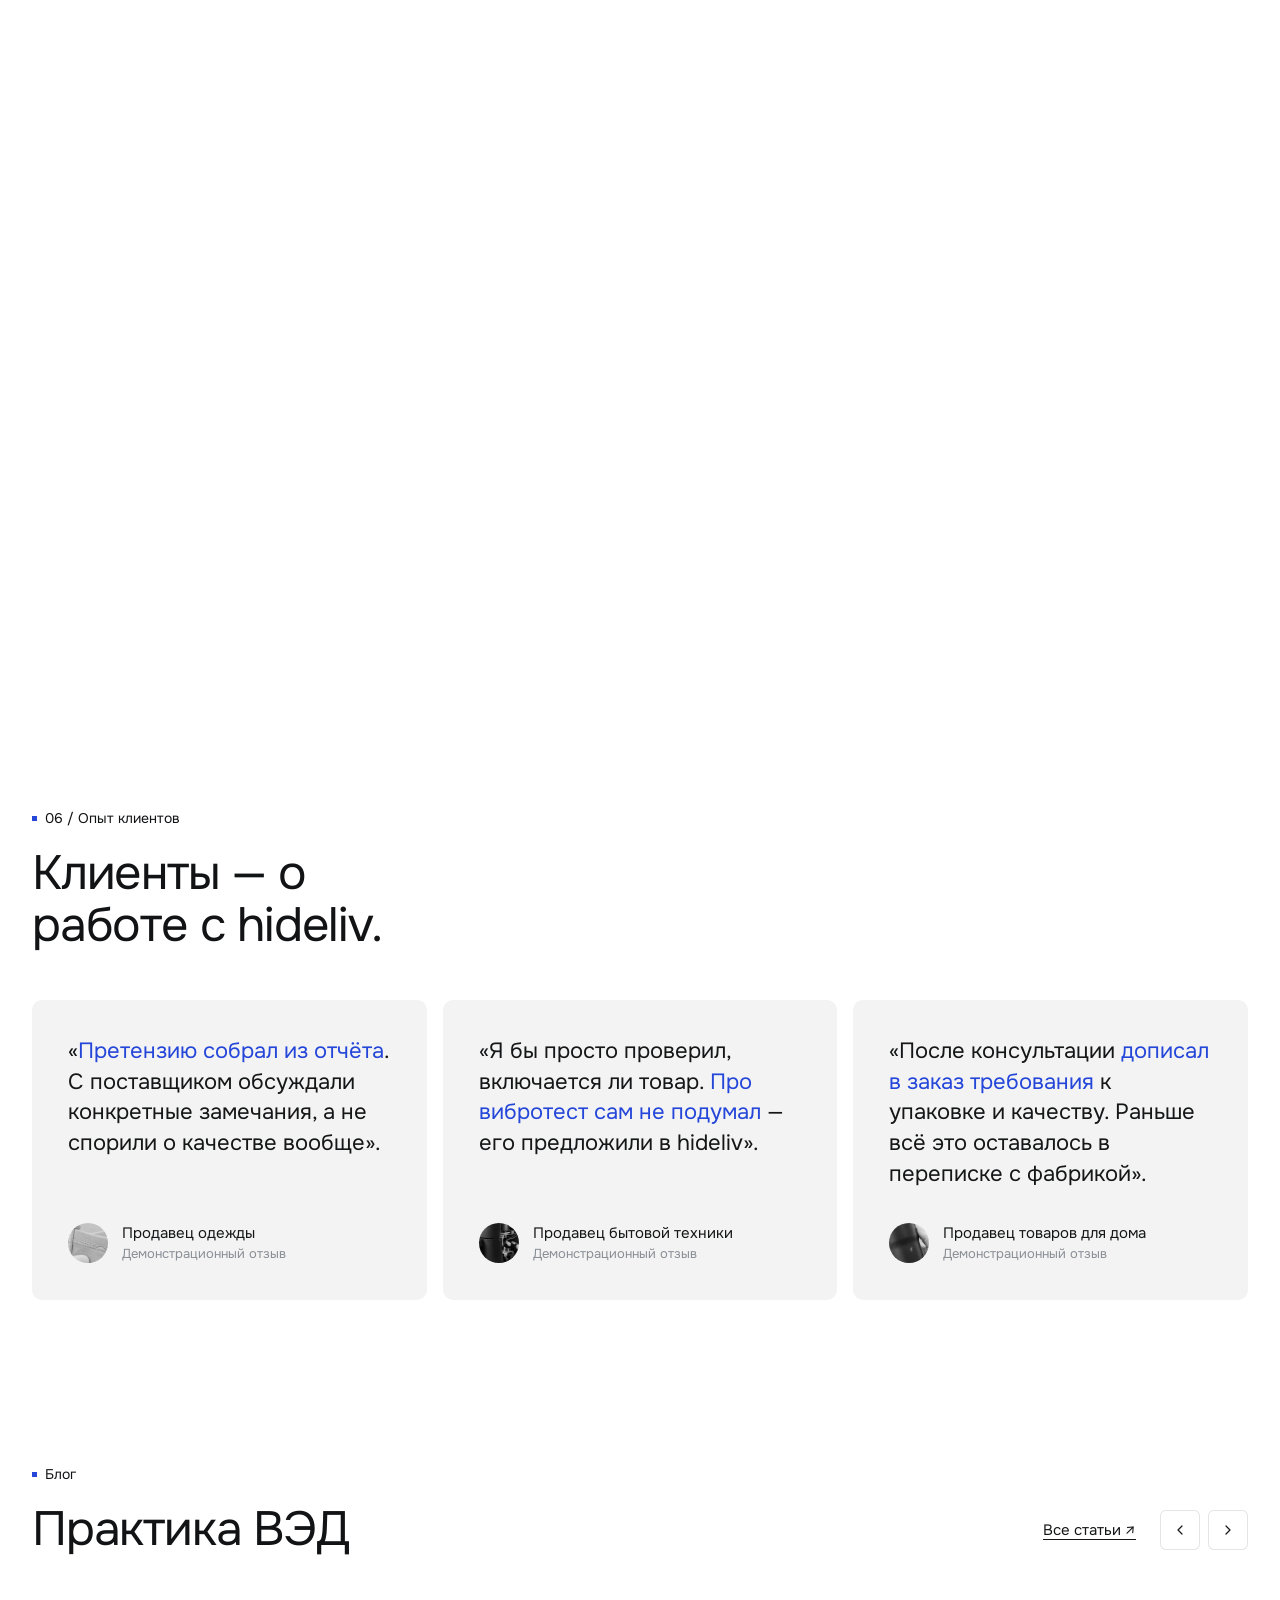
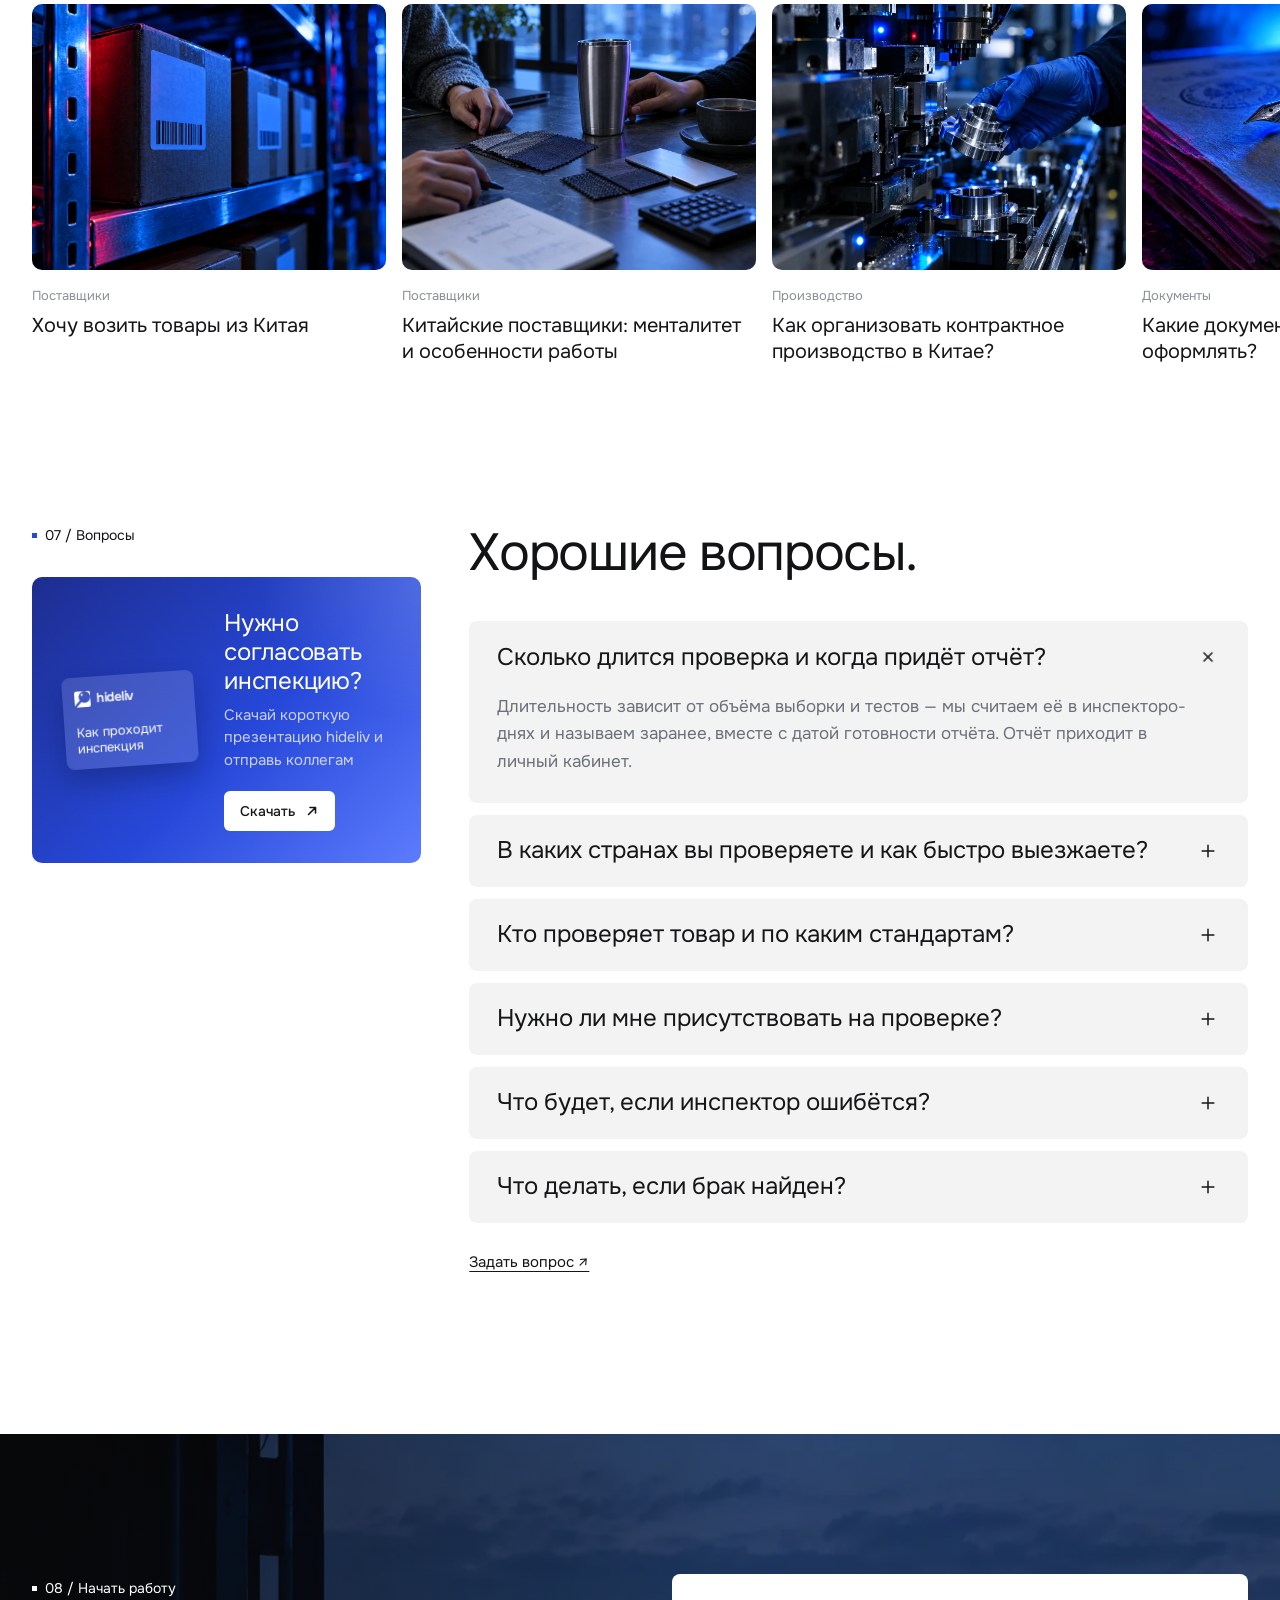
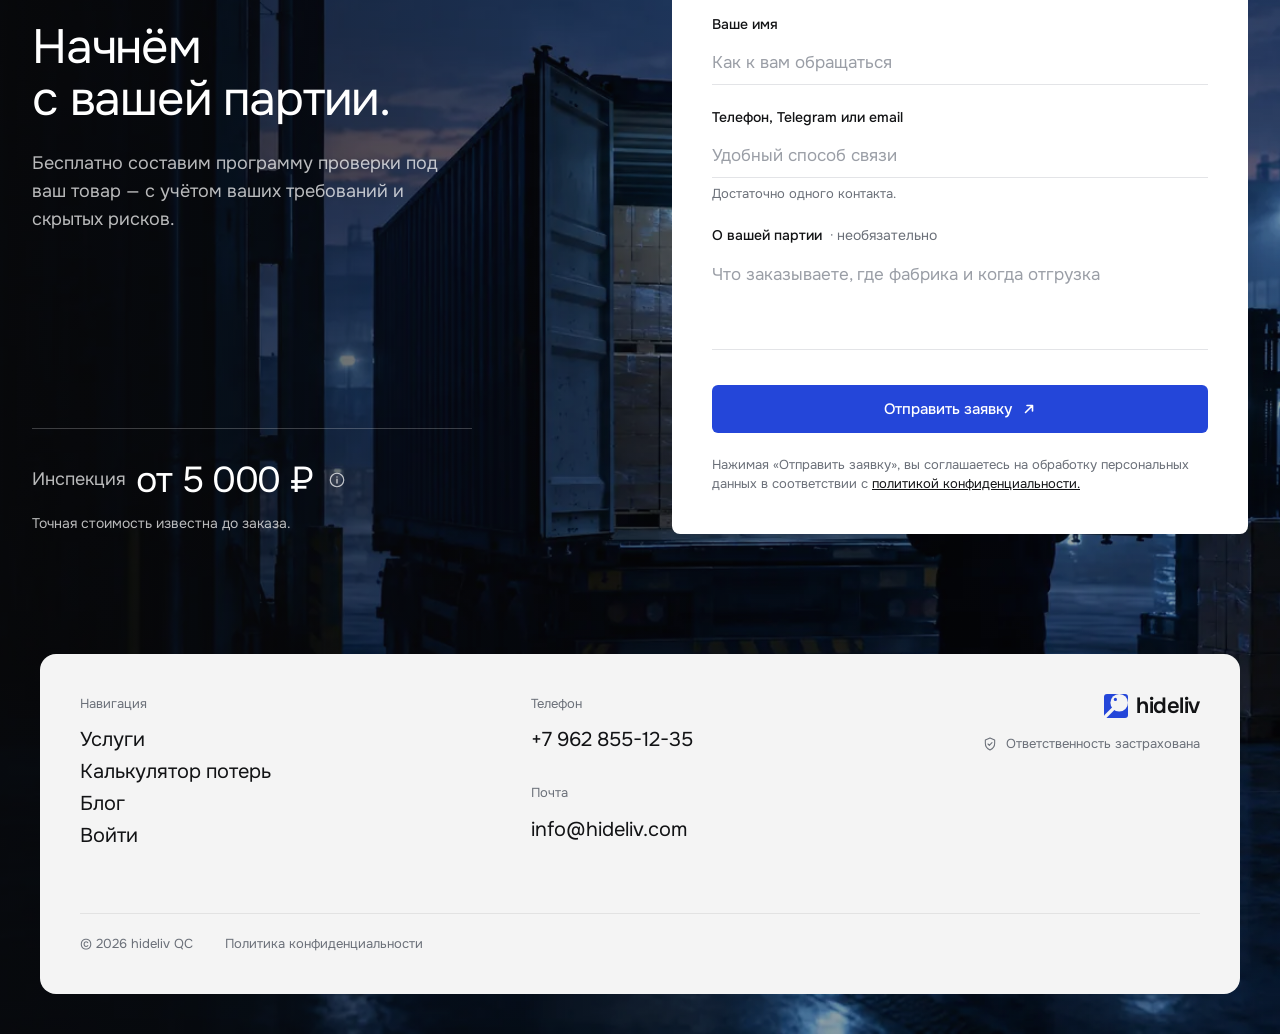
==== commit cb237005: "04: убрать фото-фон, градиент и стекло — чистый светлый блок Co-Authored-By: Claude Opus 5.5 <norepl" ====
--- a/index.html
+++ b/index.html
@@ -23,7 +23,7 @@
 <link rel="preconnect" href="https://fonts.googleapis.com">
 <link rel="preconnect" href="https://fonts.gstatic.com" crossorigin>
 <link href="https://fonts.googleapis.com/css2?family=Onest:wght@400;500;600;700&display=swap" rel="stylesheet">
-<link rel="stylesheet" href="assets/style.css?v=31">
+<link rel="stylesheet" href="assets/style.css?v=32">
 <script type="application/ld+json">
 {
  "@context": "https://schema.org",
@@ -498,12 +498,11 @@
 </section>
 
 <!-- 04 -->
-<section class="adv-sec" id="screen-04" data-header="dark" aria-labelledby="h4-title">
-  <div class="adv-bg" aria-hidden="true"><img src="assets/img/qc-inspector-dark.webp" alt="" width="1920" height="1086" loading="lazy"></div>
+<section class="adv-sec" id="screen-04" data-header="light" aria-labelledby="h4-title">
   <div class="container adv-wrap">
     <div class="adv-head">
       <div>
-        <p class="tag tag-invert" data-reveal><i></i>04 / Как мы проверяем</p>
+        <p class="tag" data-reveal><i></i>04 / Как мы проверяем</p>
         <h2 id="h4-title" class="adv-title" data-reveal style="--d:.06s">Найдём брак,<br>пока он не стал убытком</h2>
       </div>
       <div class="adv-side" data-reveal style="--d:.12s">
@@ -896,6 +895,6 @@
   <p class="muted">Вход в личный кабинет пока недоступен.</p>
 </dialog>
 
-<script src="assets/app.js?v=31" defer></script>
+<script src="assets/app.js?v=32" defer></script>
 </body>
 </html>
--- a/assets/style.css
+++ b/assets/style.css
@@ -941,3 +941,16 @@
   #screen-05 .row{flex-basis:78%}
   .case-media{aspect-ratio:4/3}
 }
+
+/* v3.1 — 04 без фото-фона, градиента и стекла: чистый светлый блок */
+.adv-sec{background:#F3F4F6;color:var(--ink)}
+.adv-sec .adv-intro{color:var(--muted)}
+.adv-link{color:var(--ink)}
+.adv-link:hover{color:var(--blue)}
+.adv-sec .adv-card{background:#fff;box-shadow:none;-webkit-backdrop-filter:none;backdrop-filter:none;padding:8px}
+.adv-sec .adv-card p{color:var(--muted)}
+.adv-body{padding:20px 16px 16px}
+.adv-more{color:var(--blue)}
+.adv-more:hover{color:var(--ink)}
+.adv-sec .adv-cards,.adv-sec .adv-card,.adv-sec .adv-card h3{color:var(--ink)}
+@media (max-width:640px){.adv-link{display:flex;justify-content:center;min-height:44px;align-items:center}}
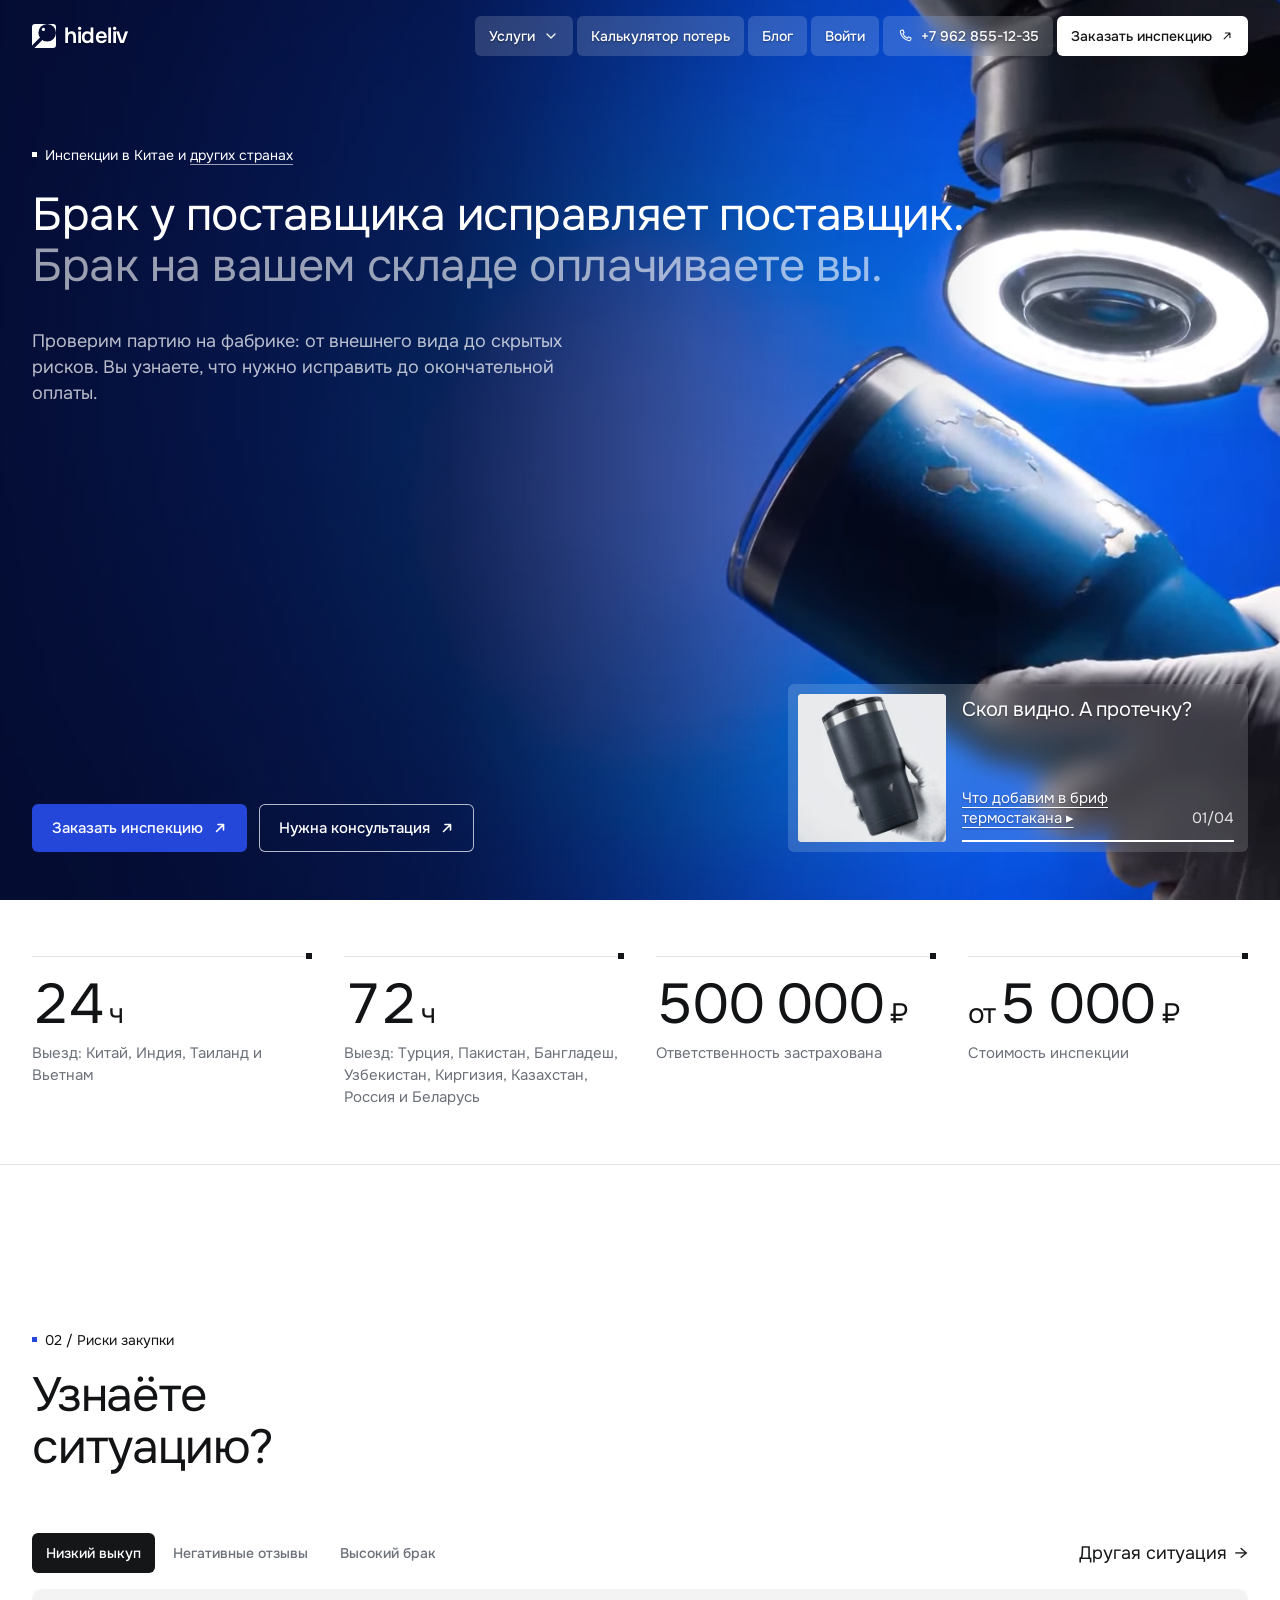
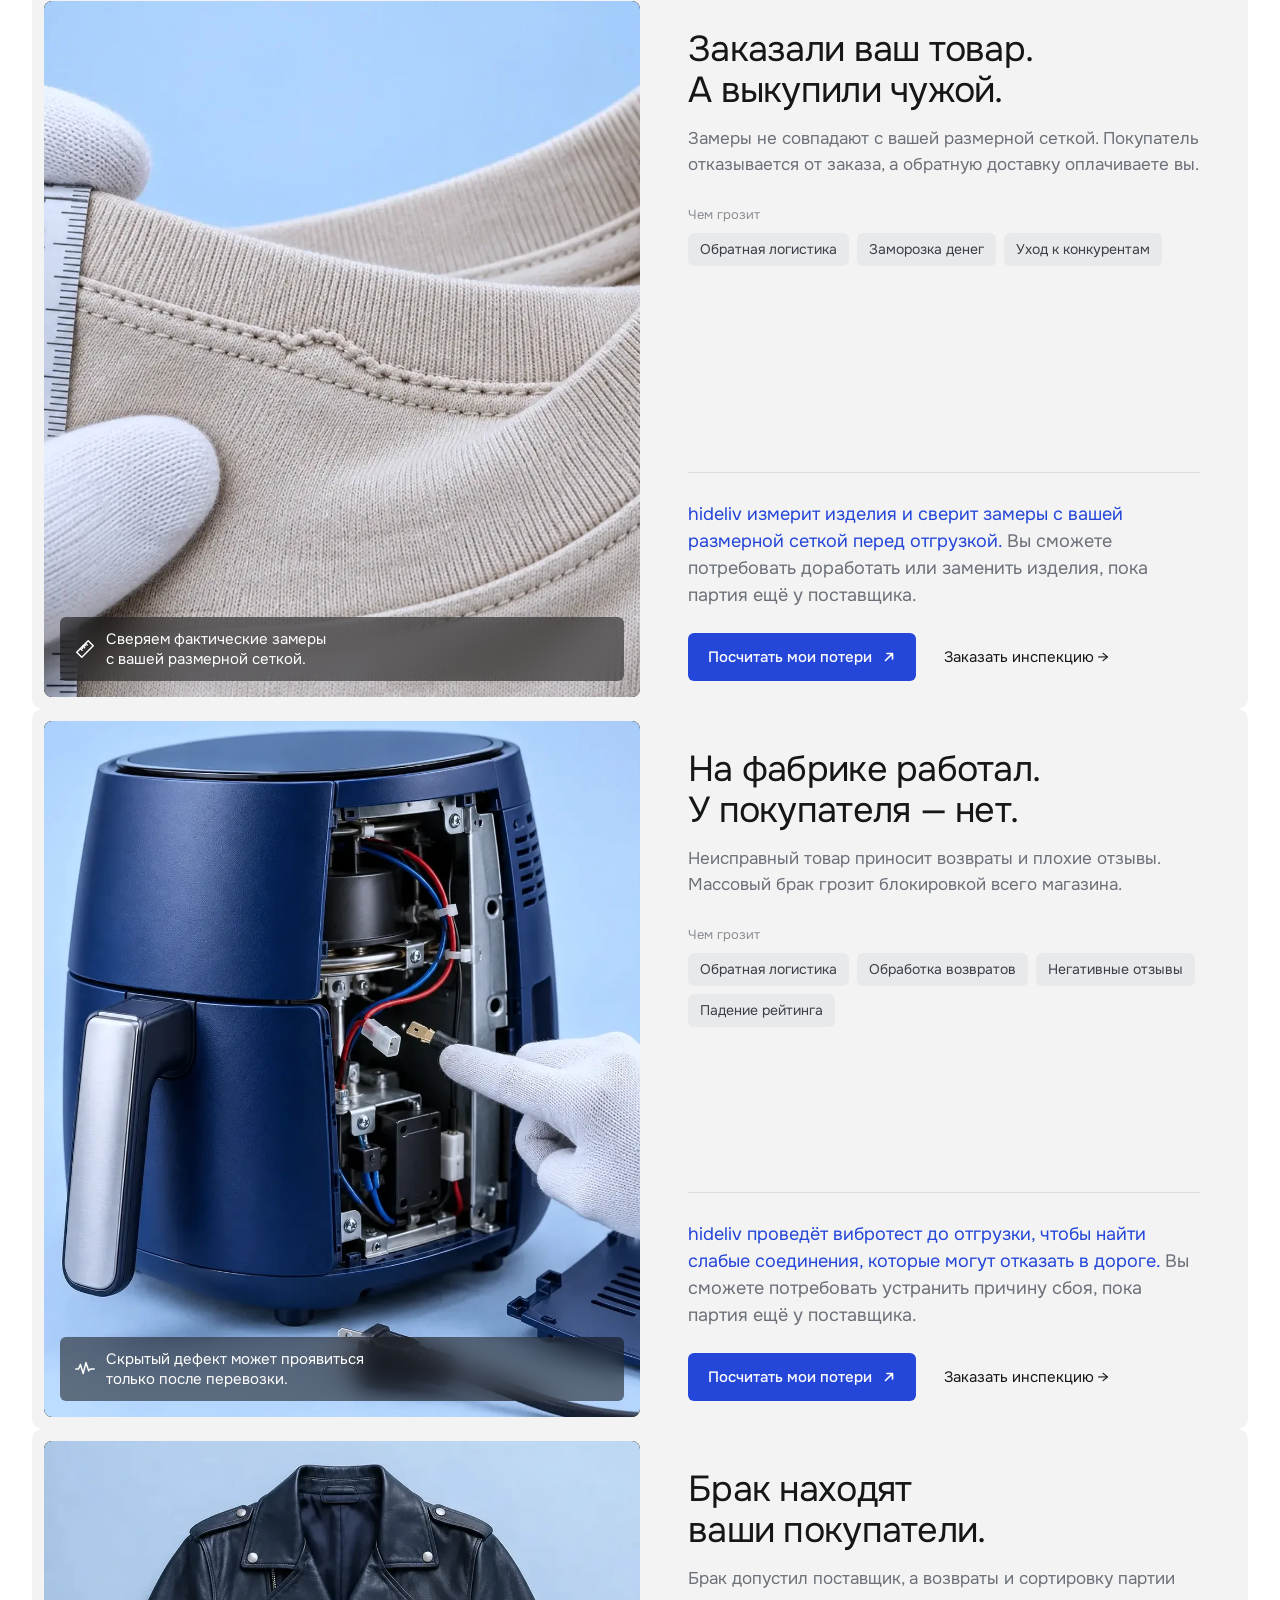
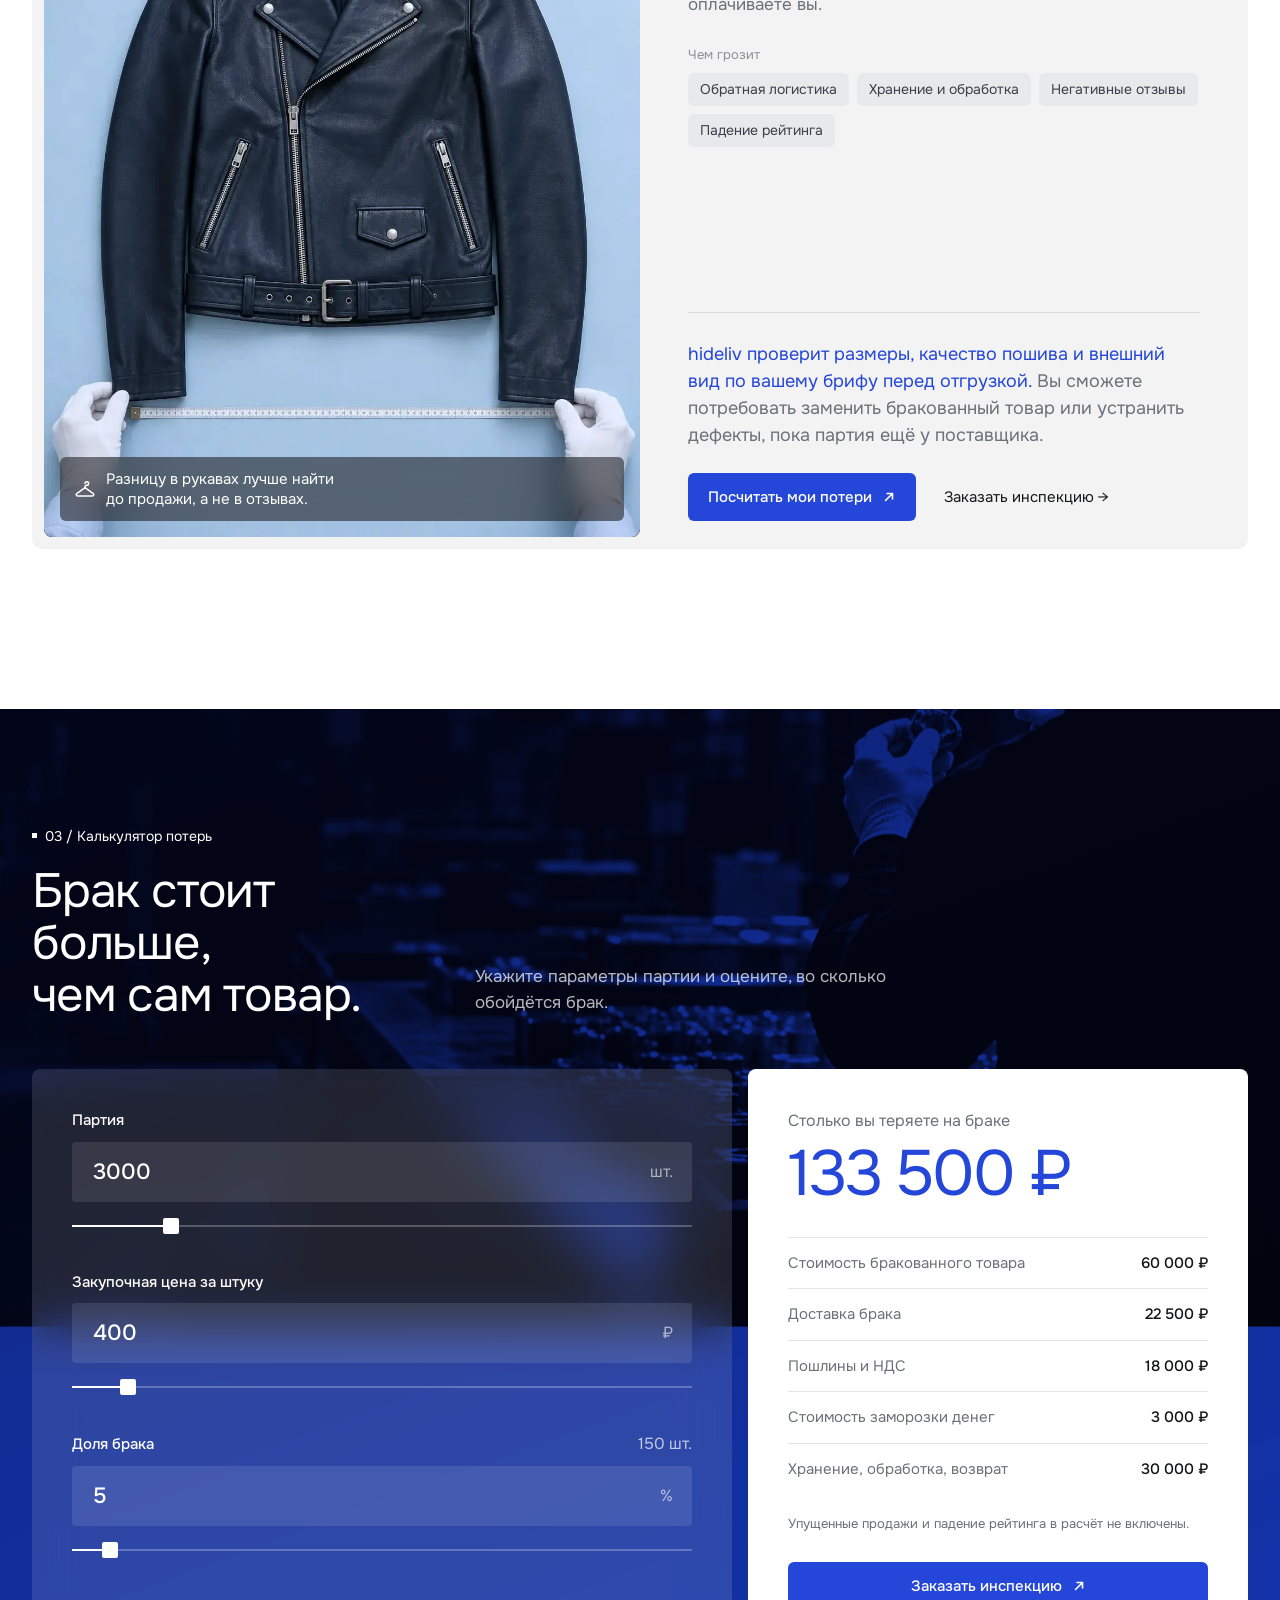
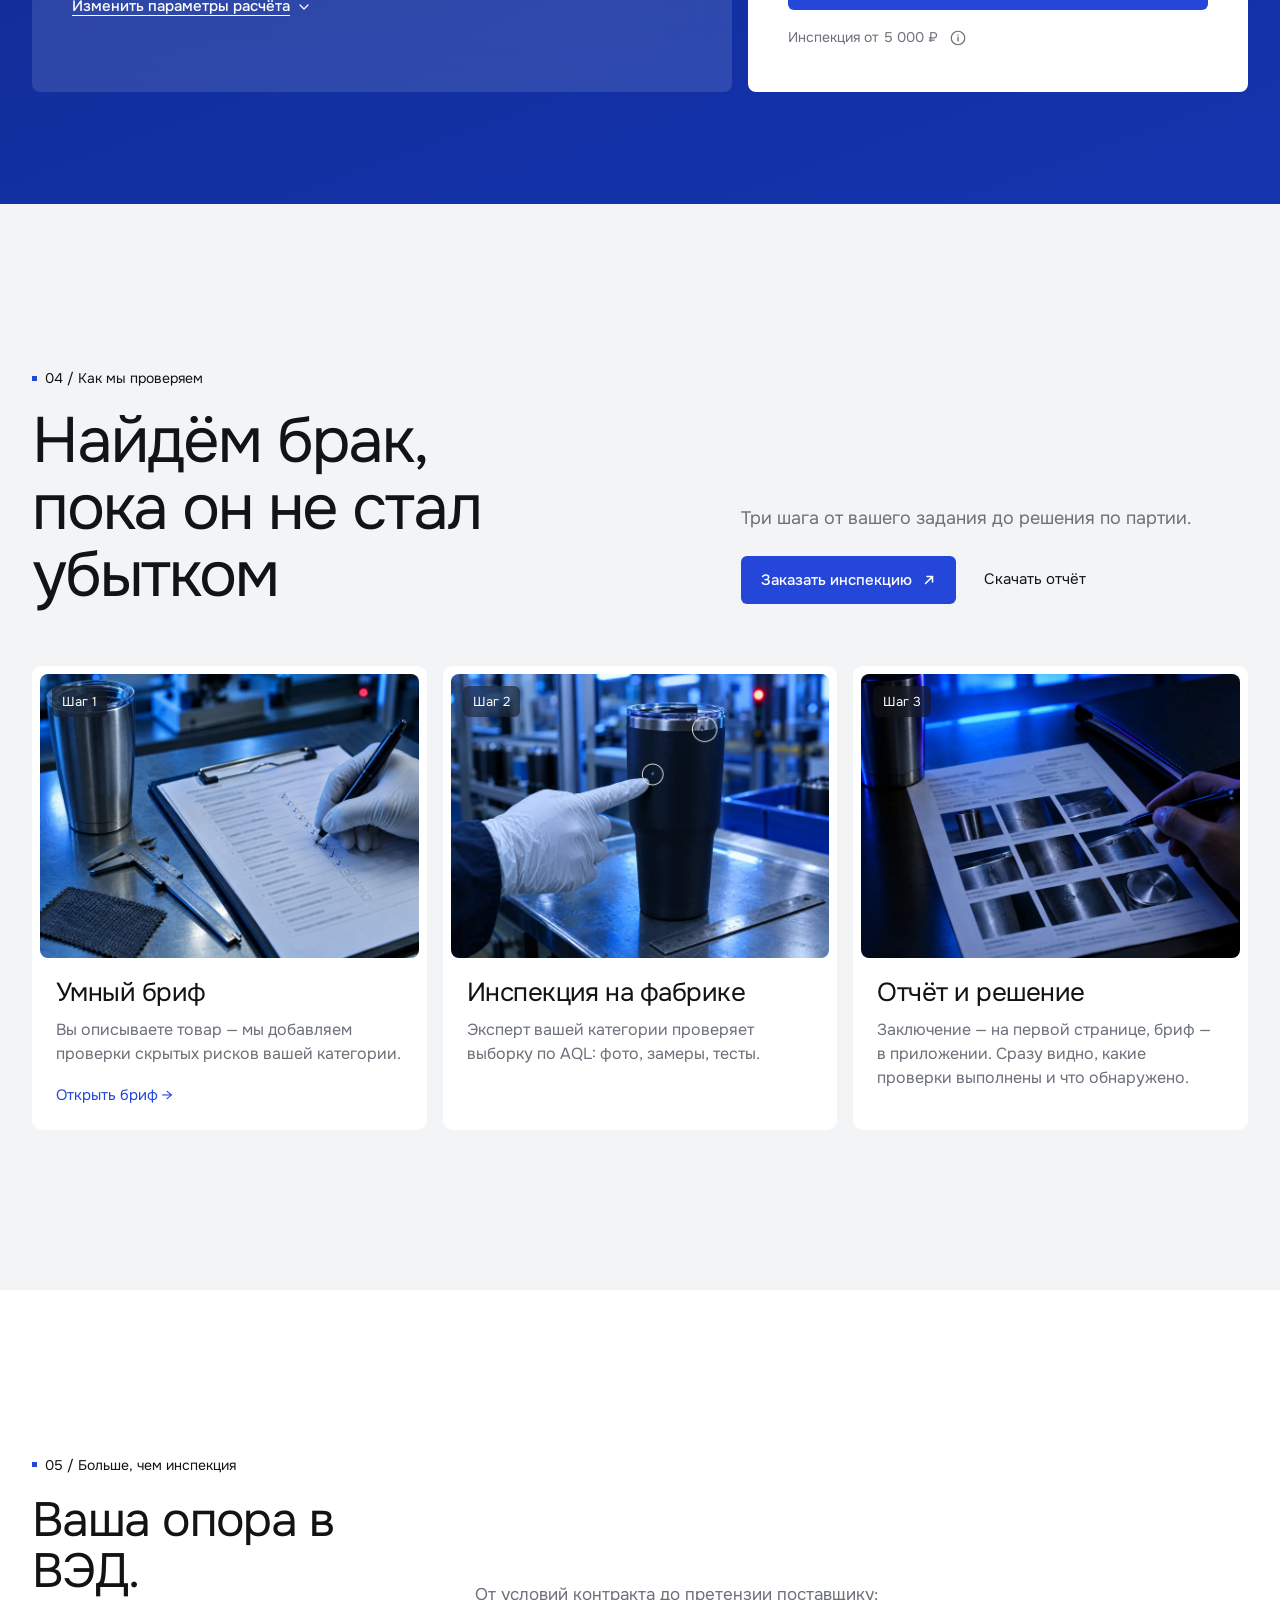
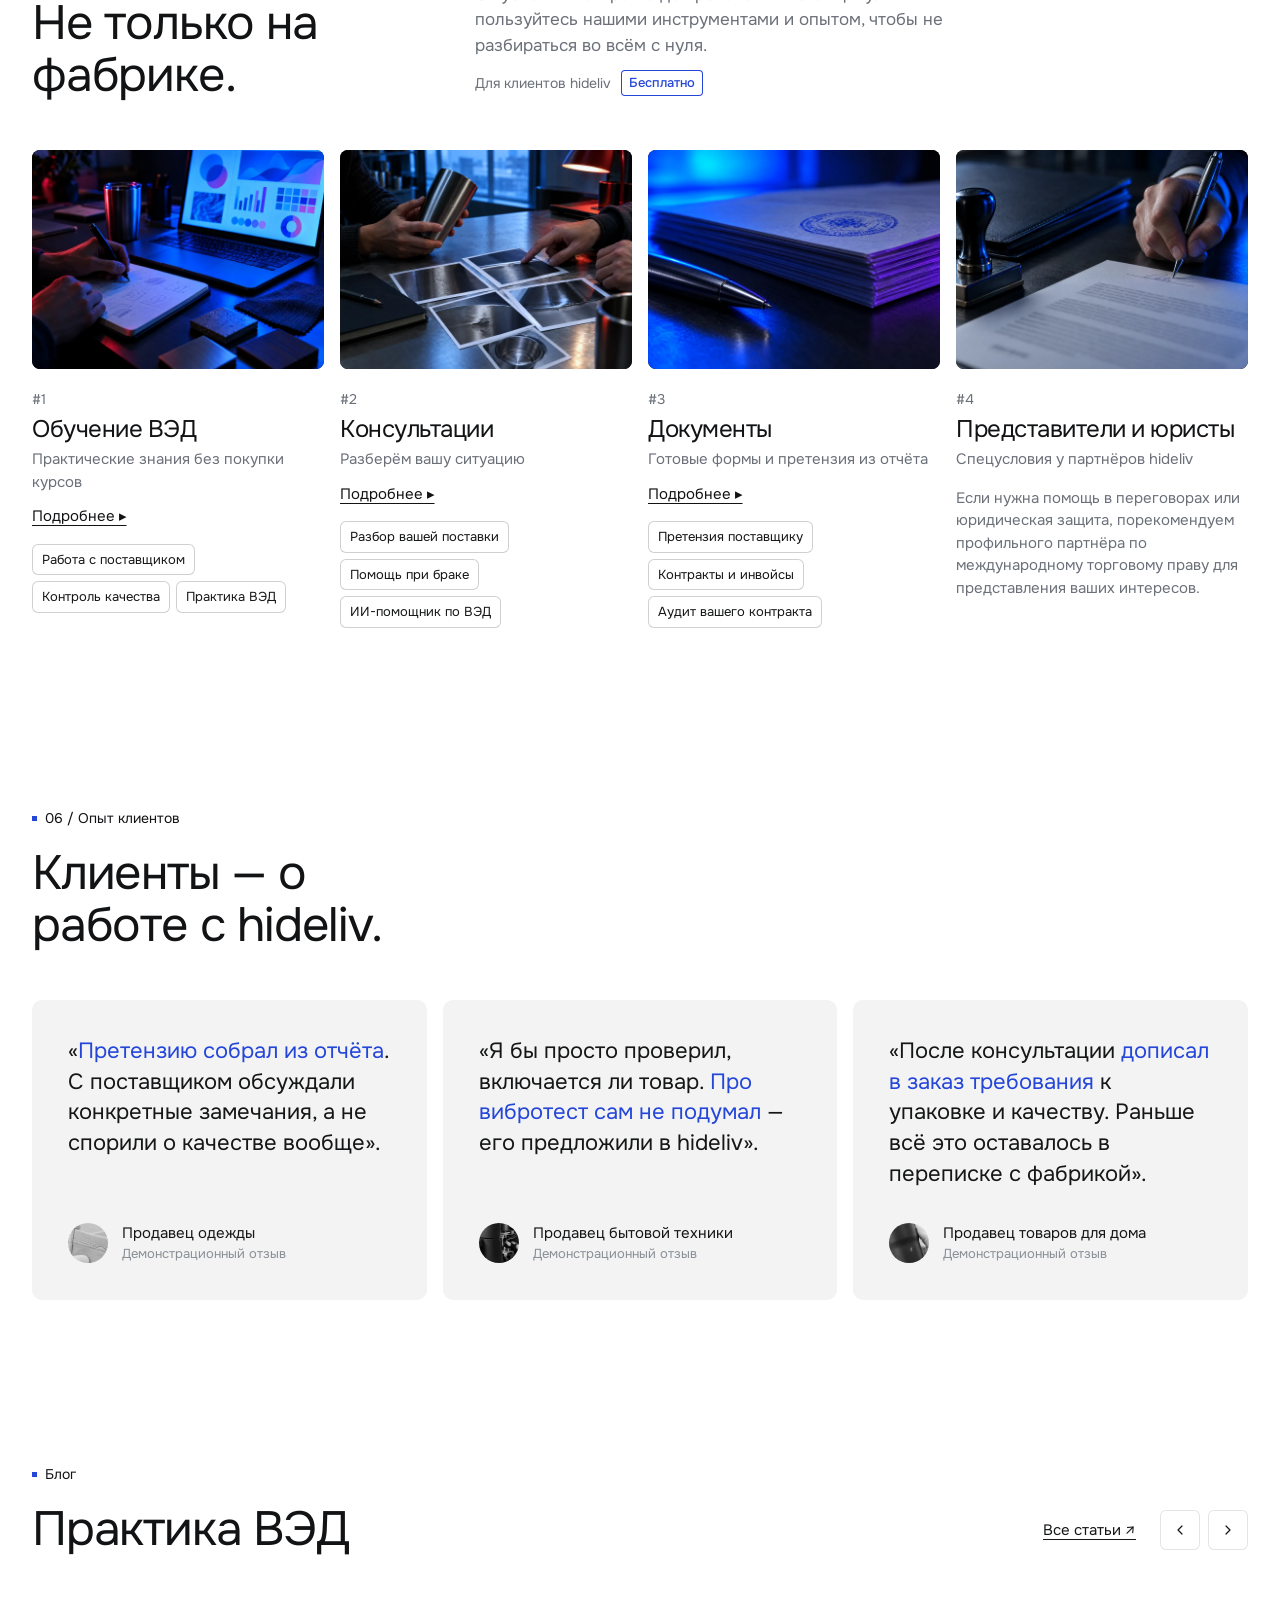
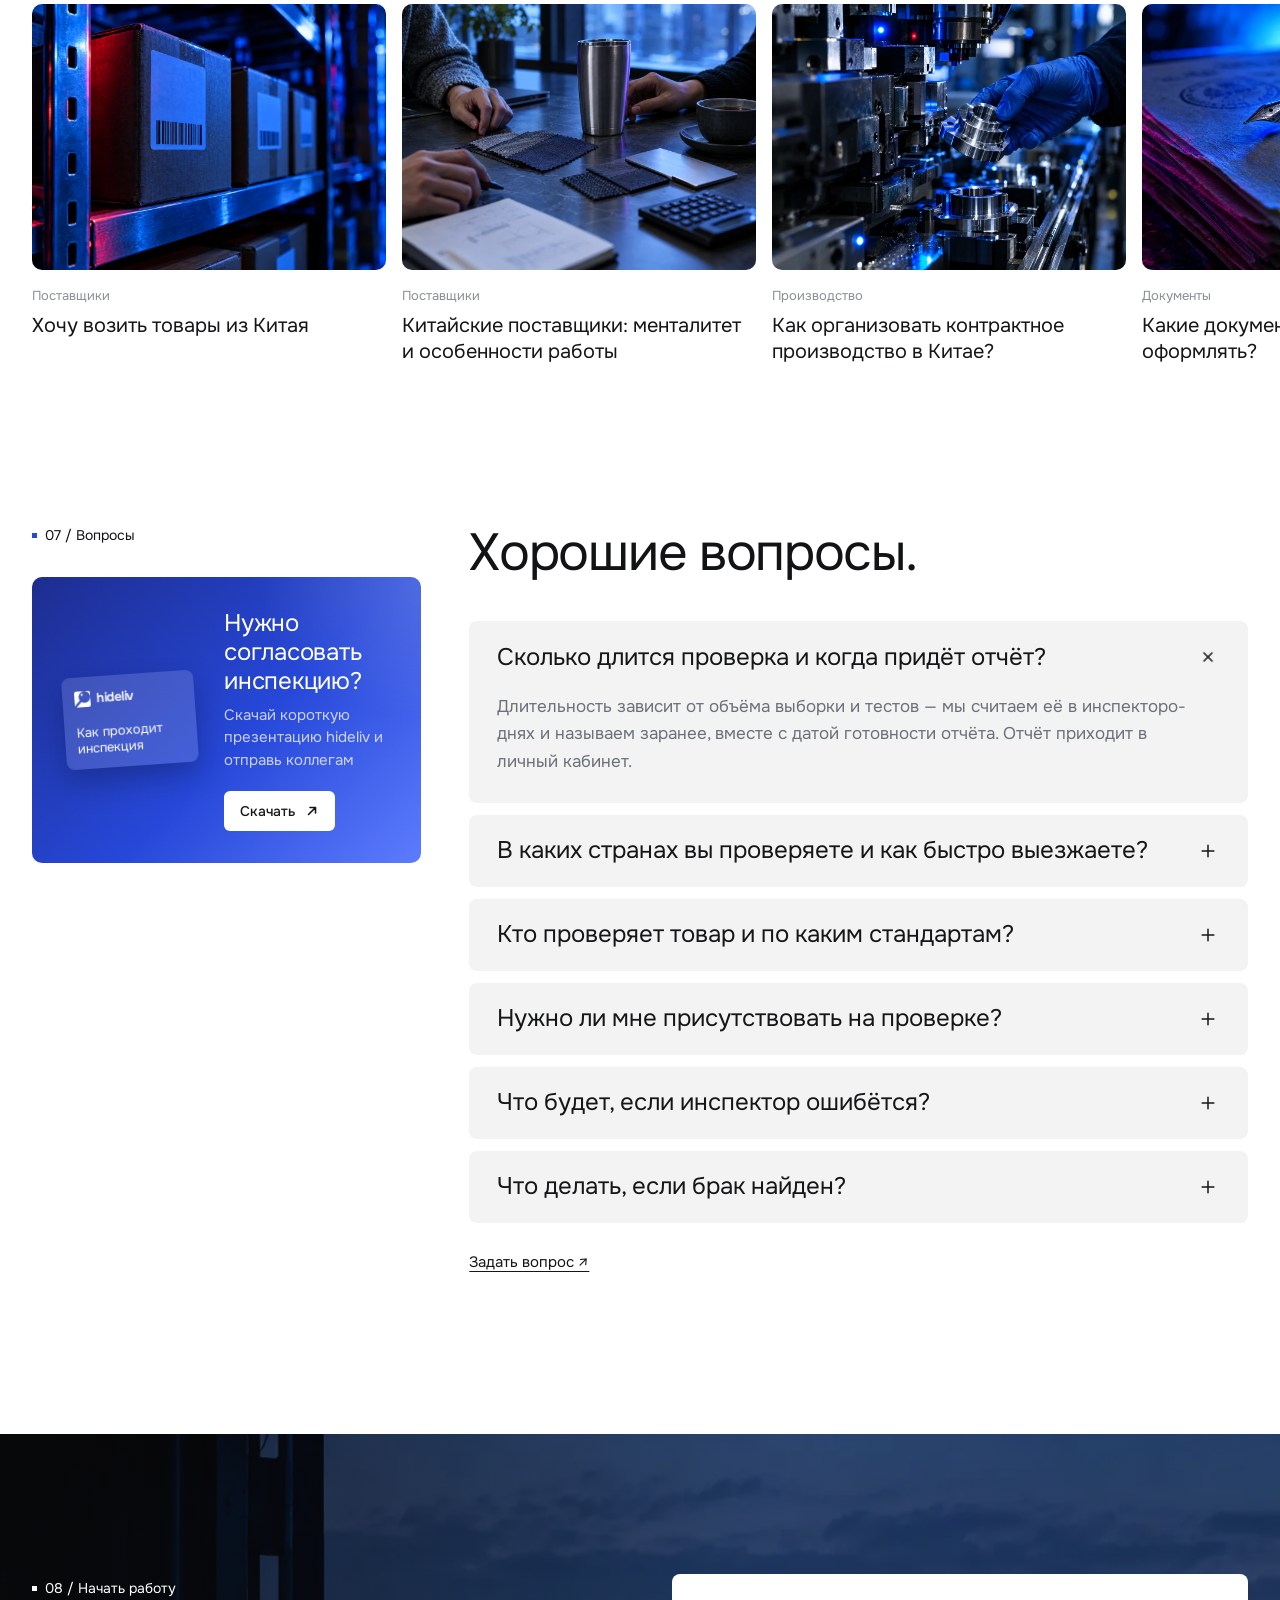
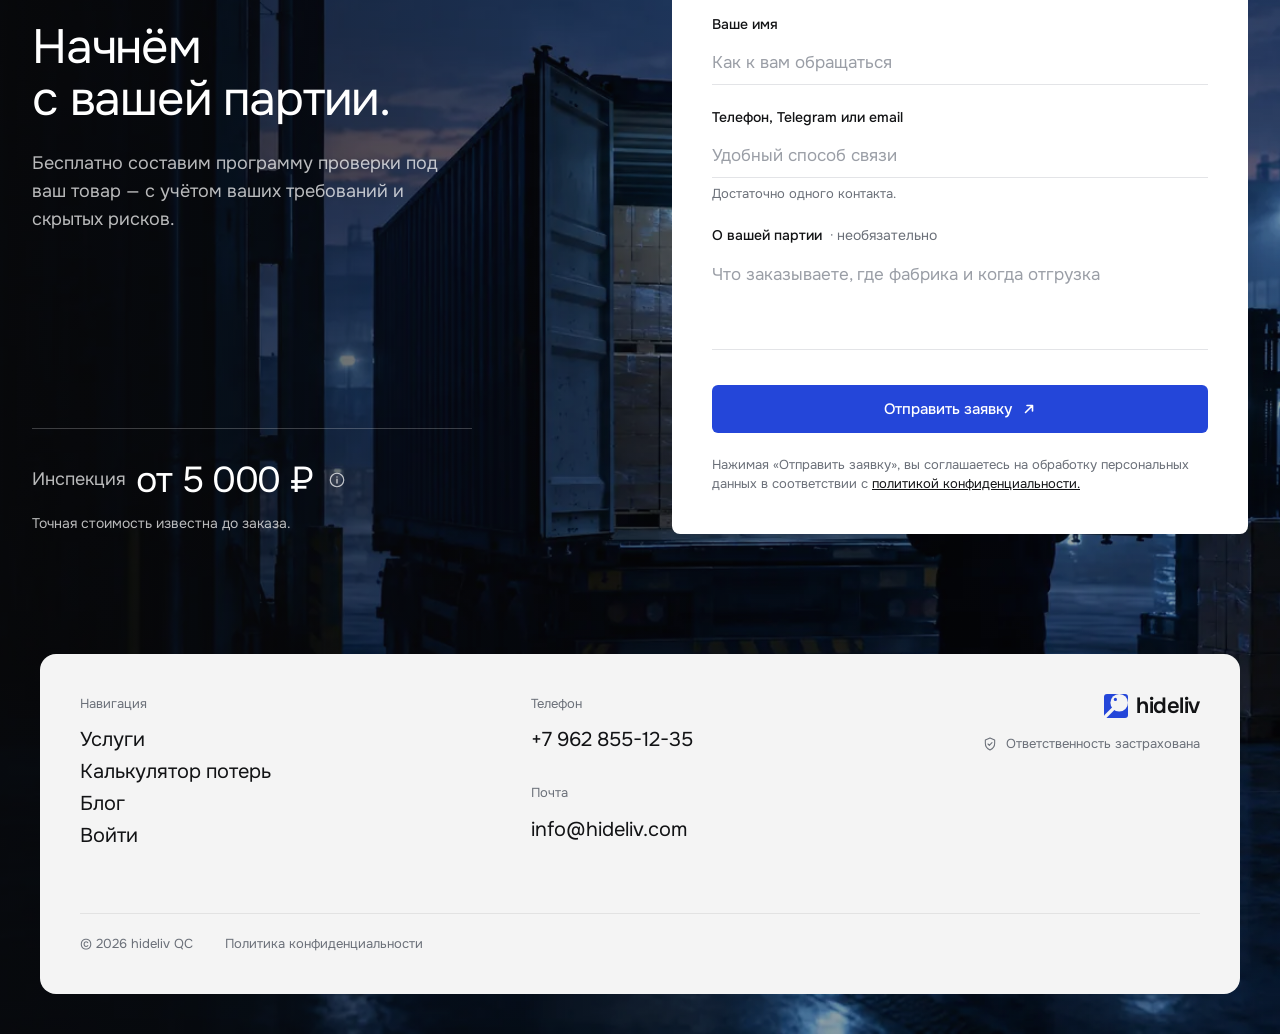
==== commit ac571791: "Мобилка: карточки в свайпах не дёргаются, страница не ездит вбок Co-Authored-By: Claude Opus 5.5 <no" ====
--- a/index.html
+++ b/index.html
@@ -23,7 +23,7 @@
 <link rel="preconnect" href="https://fonts.googleapis.com">
 <link rel="preconnect" href="https://fonts.gstatic.com" crossorigin>
 <link href="https://fonts.googleapis.com/css2?family=Onest:wght@400;500;600;700&display=swap" rel="stylesheet">
-<link rel="stylesheet" href="assets/style.css?v=32">
+<link rel="stylesheet" href="assets/style.css?v=34">
 <script type="application/ld+json">
 {
  "@context": "https://schema.org",
@@ -895,6 +895,6 @@
   <p class="muted">Вход в личный кабинет пока недоступен.</p>
 </dialog>
 
-<script src="assets/app.js?v=32" defer></script>
+<script src="assets/app.js?v=34" defer></script>
 </body>
 </html>
--- a/assets/style.css
+++ b/assets/style.css
@@ -954,3 +954,10 @@
 .adv-more:hover{color:var(--ink)}
 .adv-sec .adv-cards,.adv-sec .adv-card,.adv-sec .adv-card h3{color:var(--ink)}
 @media (max-width:640px){.adv-link{display:flex;justify-content:center;min-height:44px;align-items:center}}
+
+/* v3.2 — мобилка: карточки в свайпах не анимируются по одной (дёргались и обрезались), страница не ездит вбок */
+html,body{overflow-x:clip}
+@media (max-width:960px){
+  #screen-05 .rows>[data-reveal],.adv-sec .adv-cards>[data-reveal],.cases-stack [data-reveal]{opacity:1;transform:none;transition:none}
+  #screen-05 .rows,.adv-sec .adv-cards,.cases-stack.is-static{touch-action:pan-x pan-y;-webkit-overflow-scrolling:touch}
+}
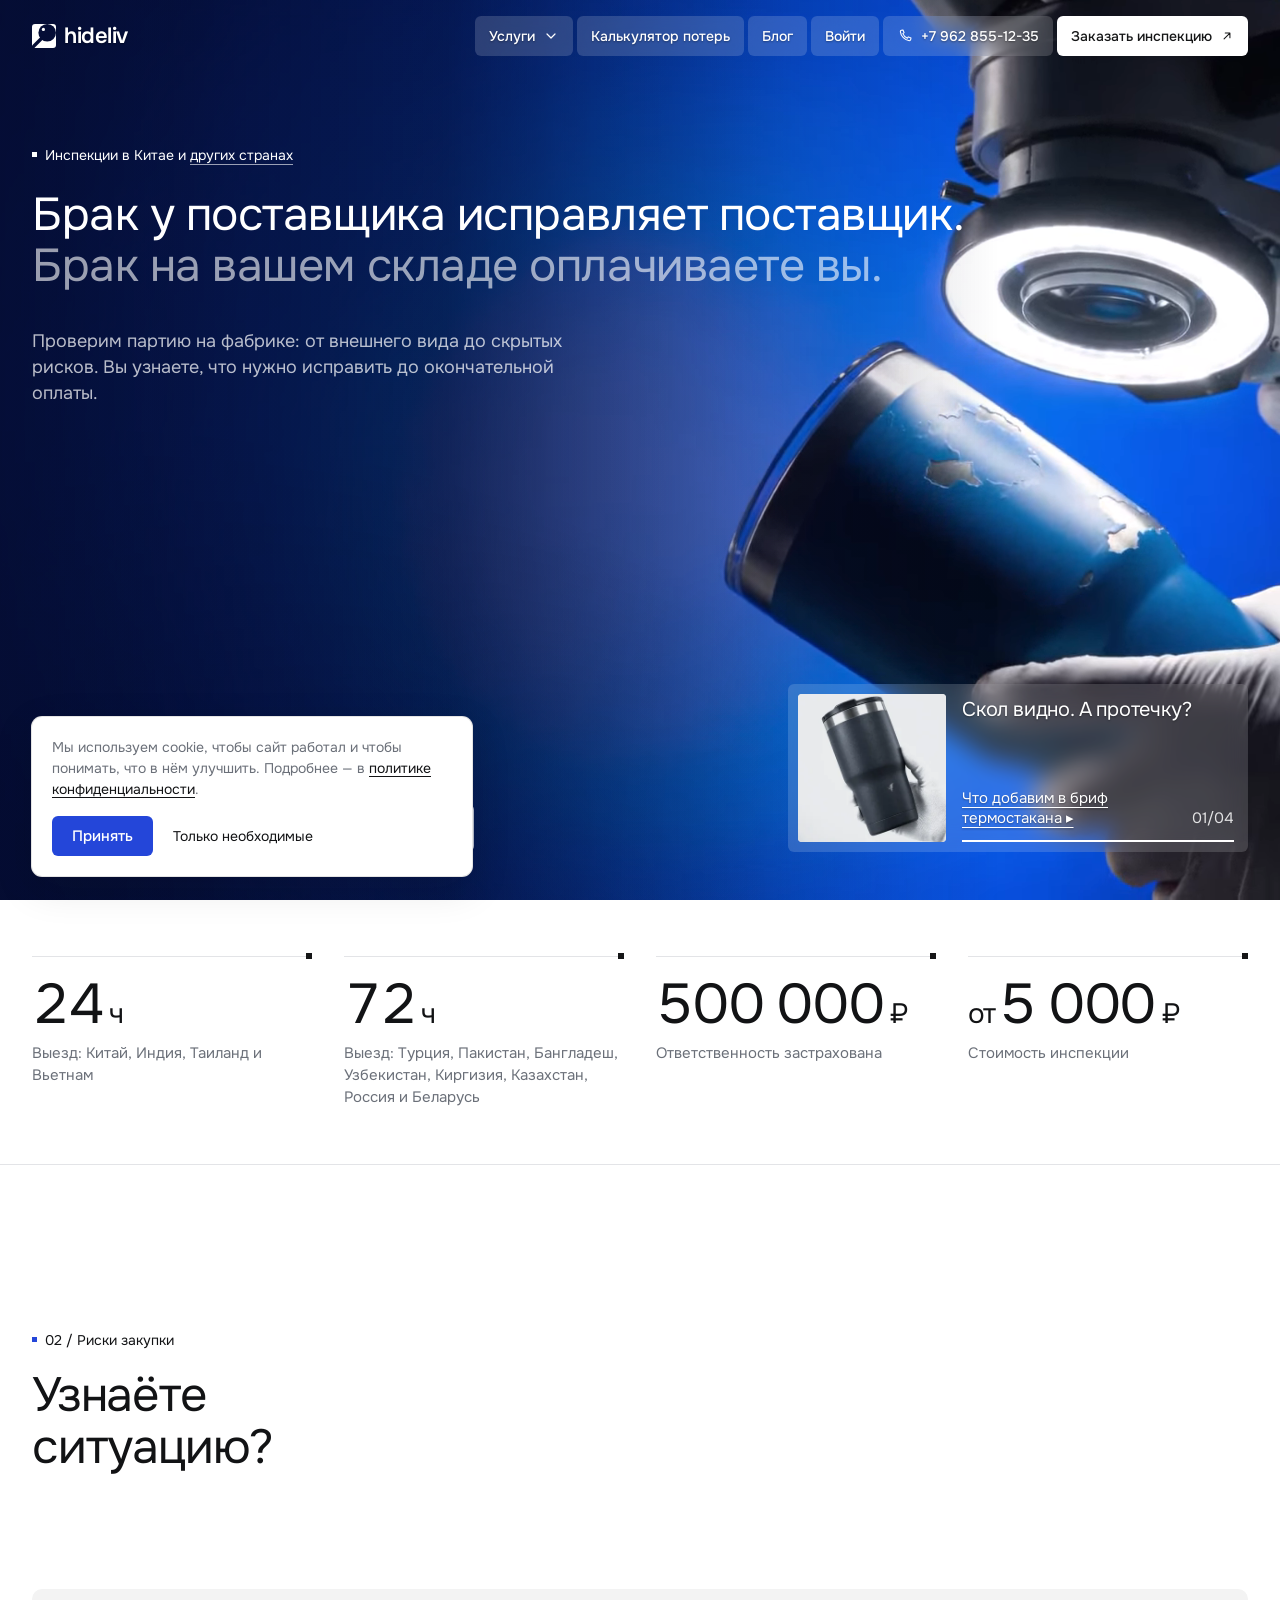
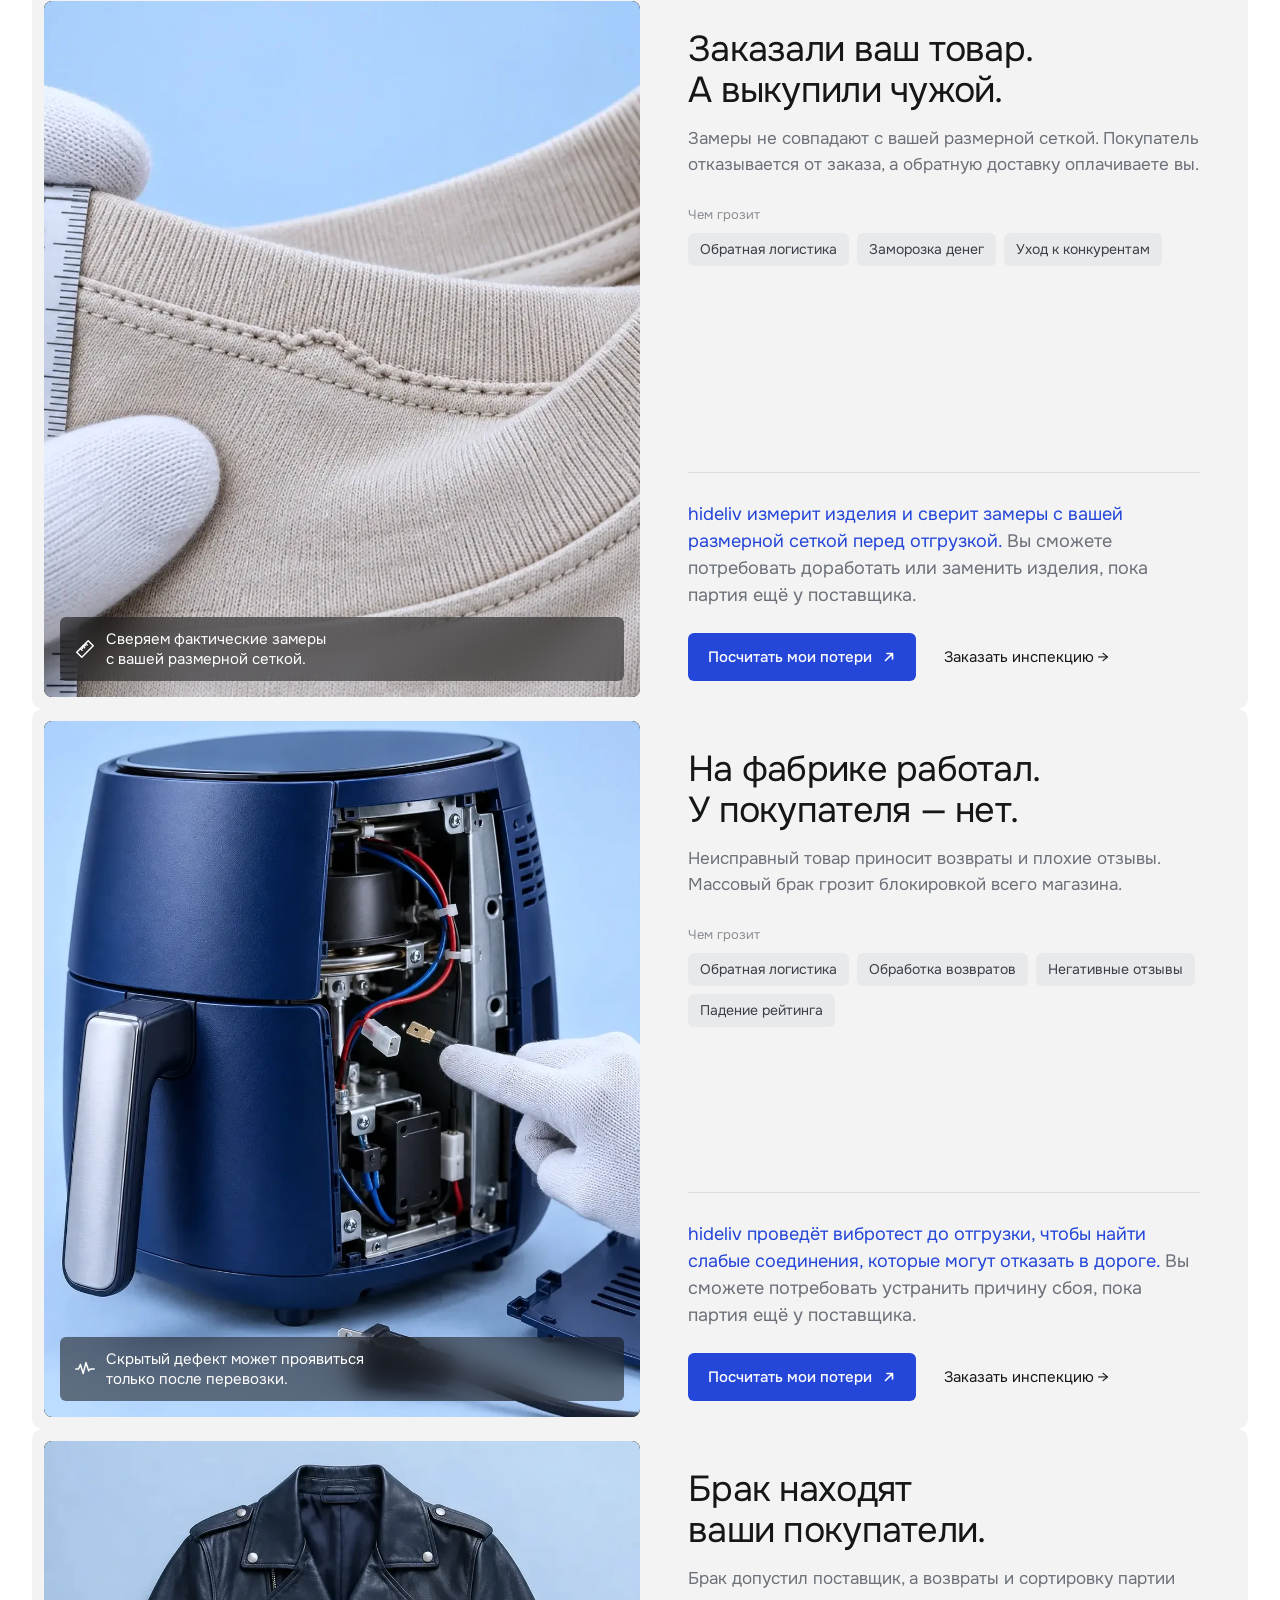
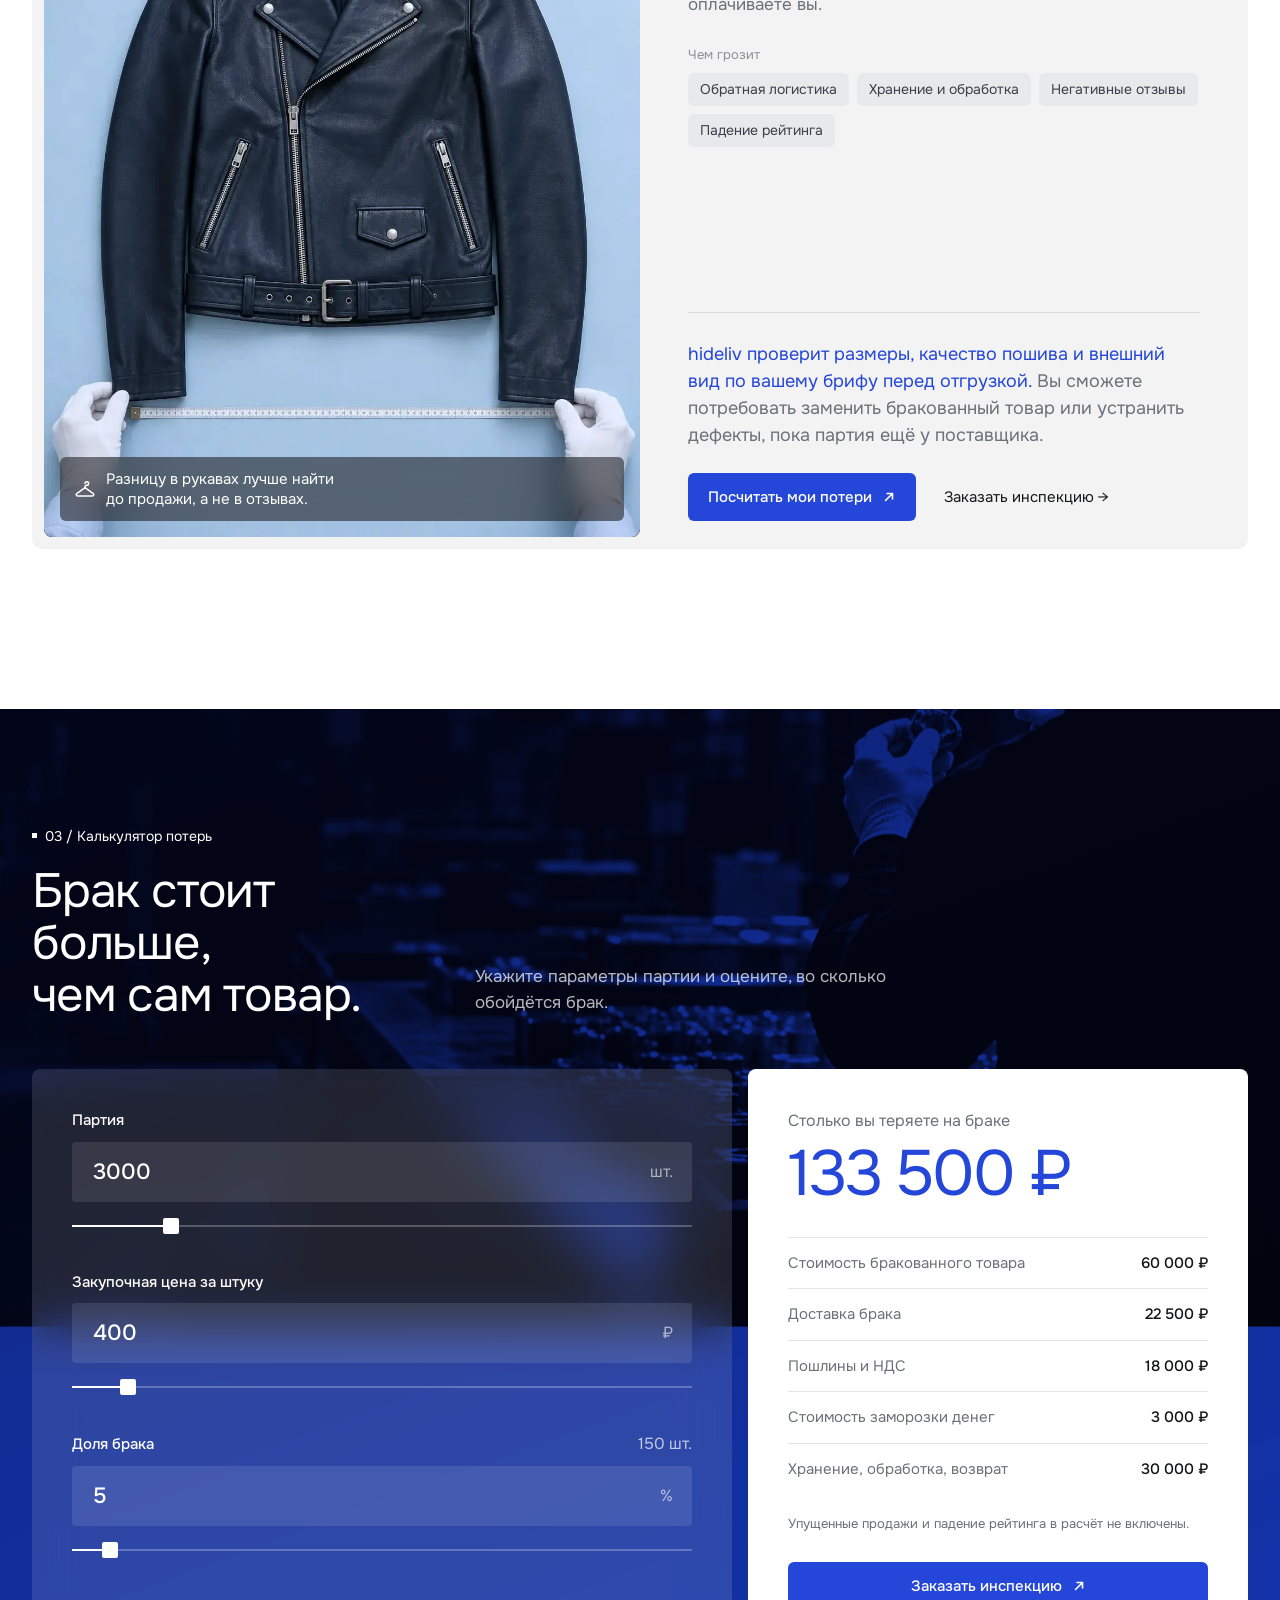
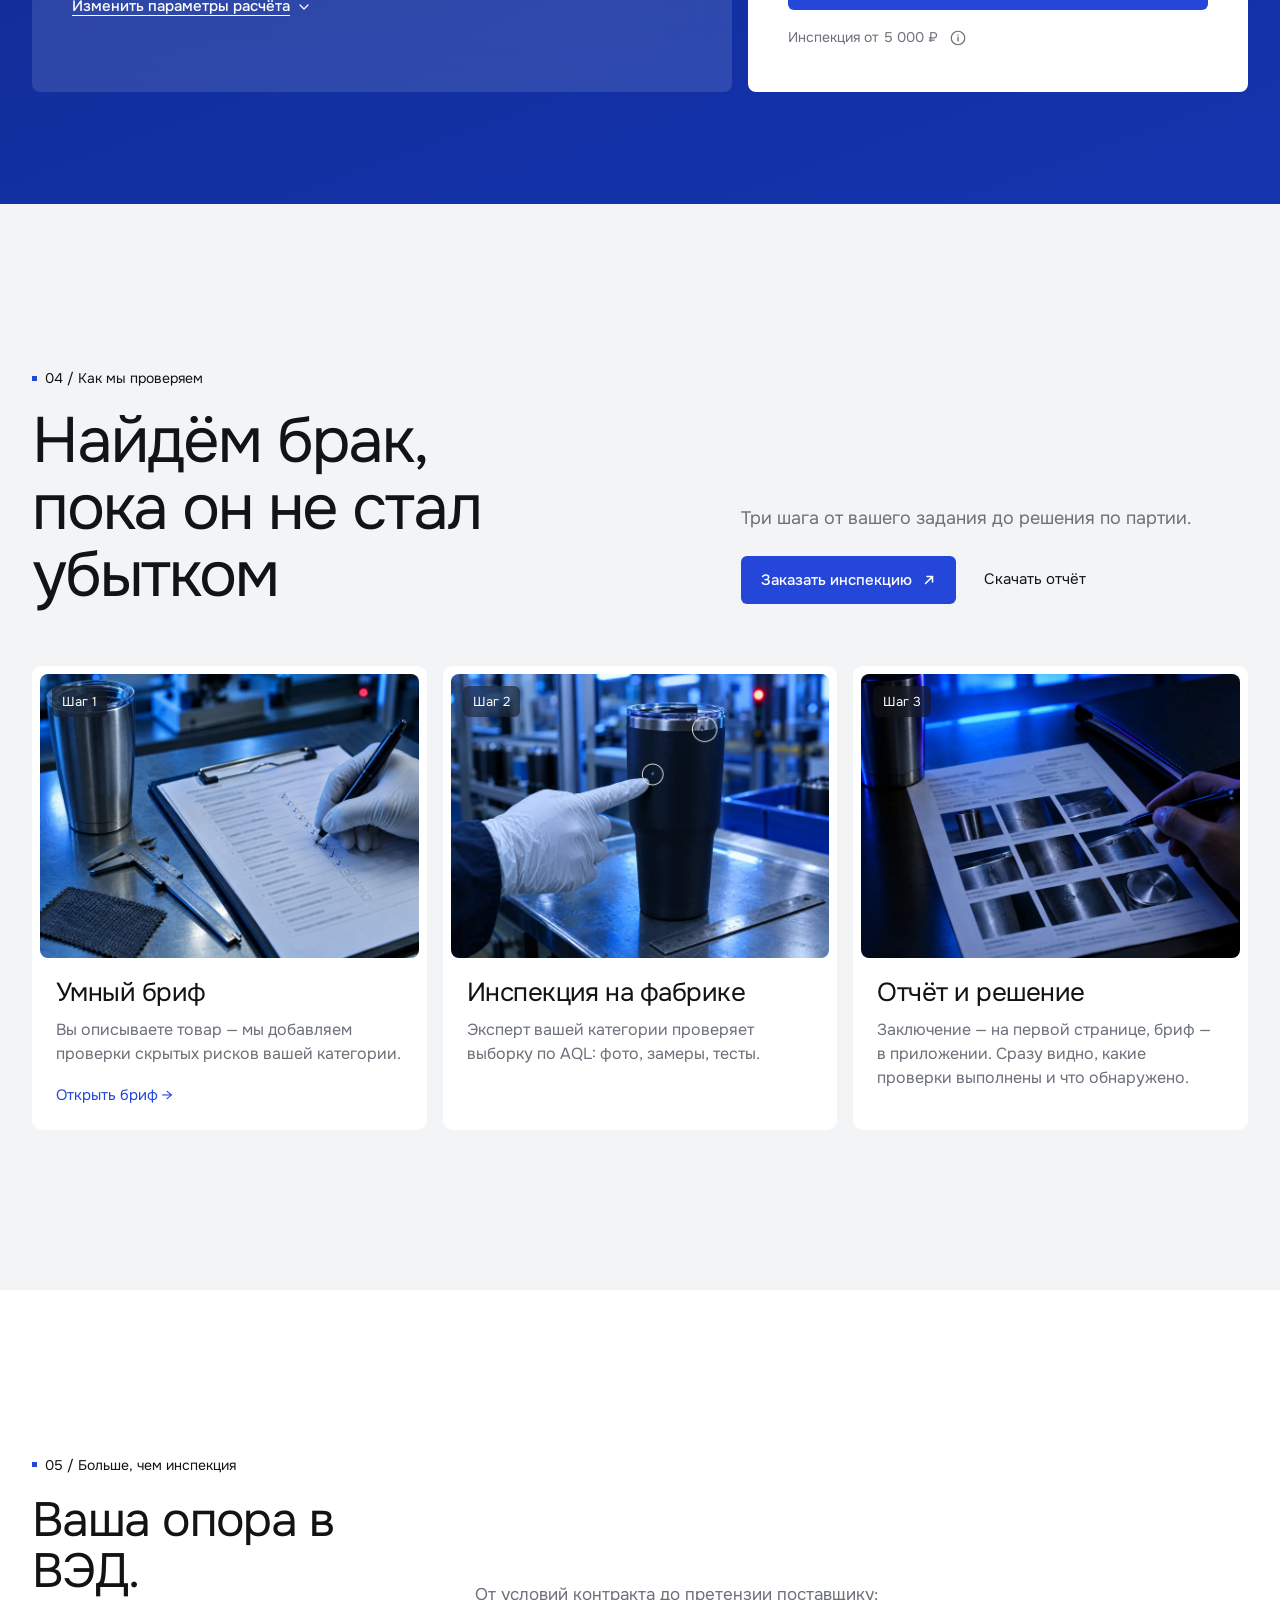
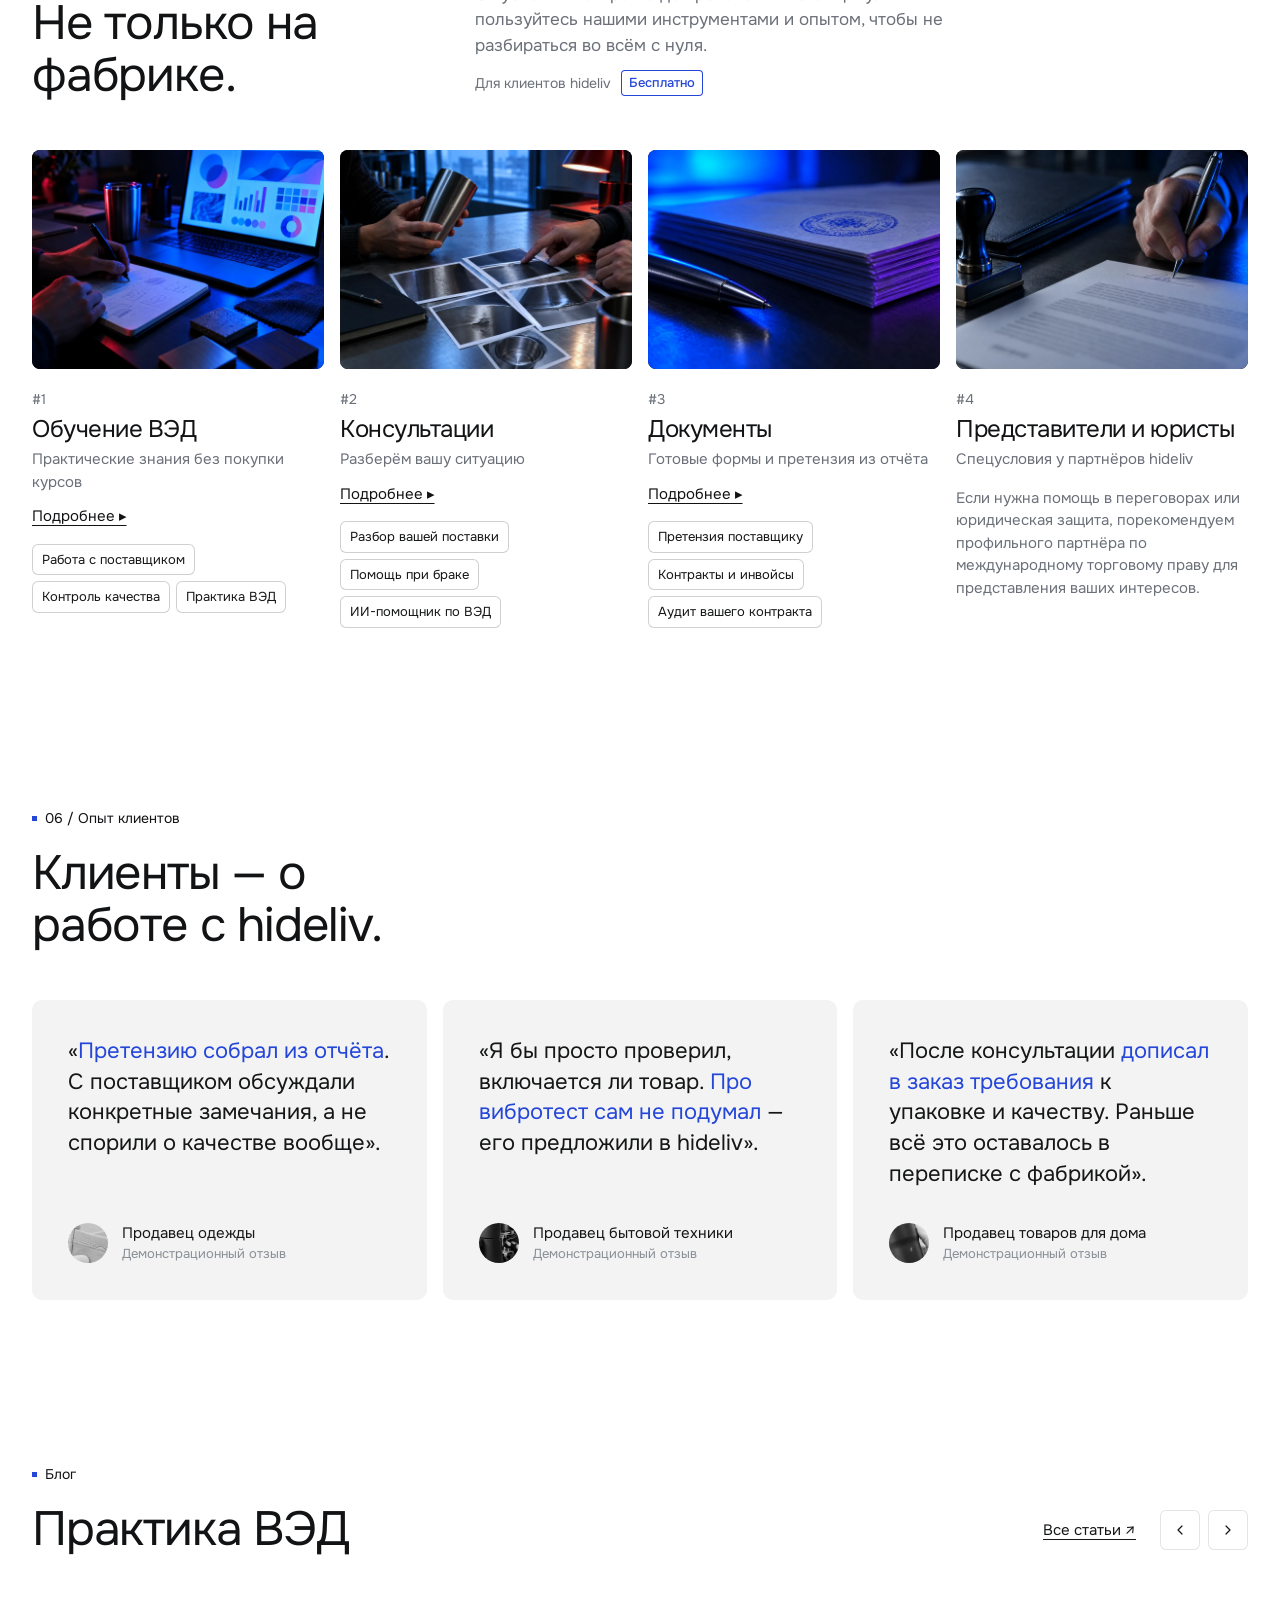
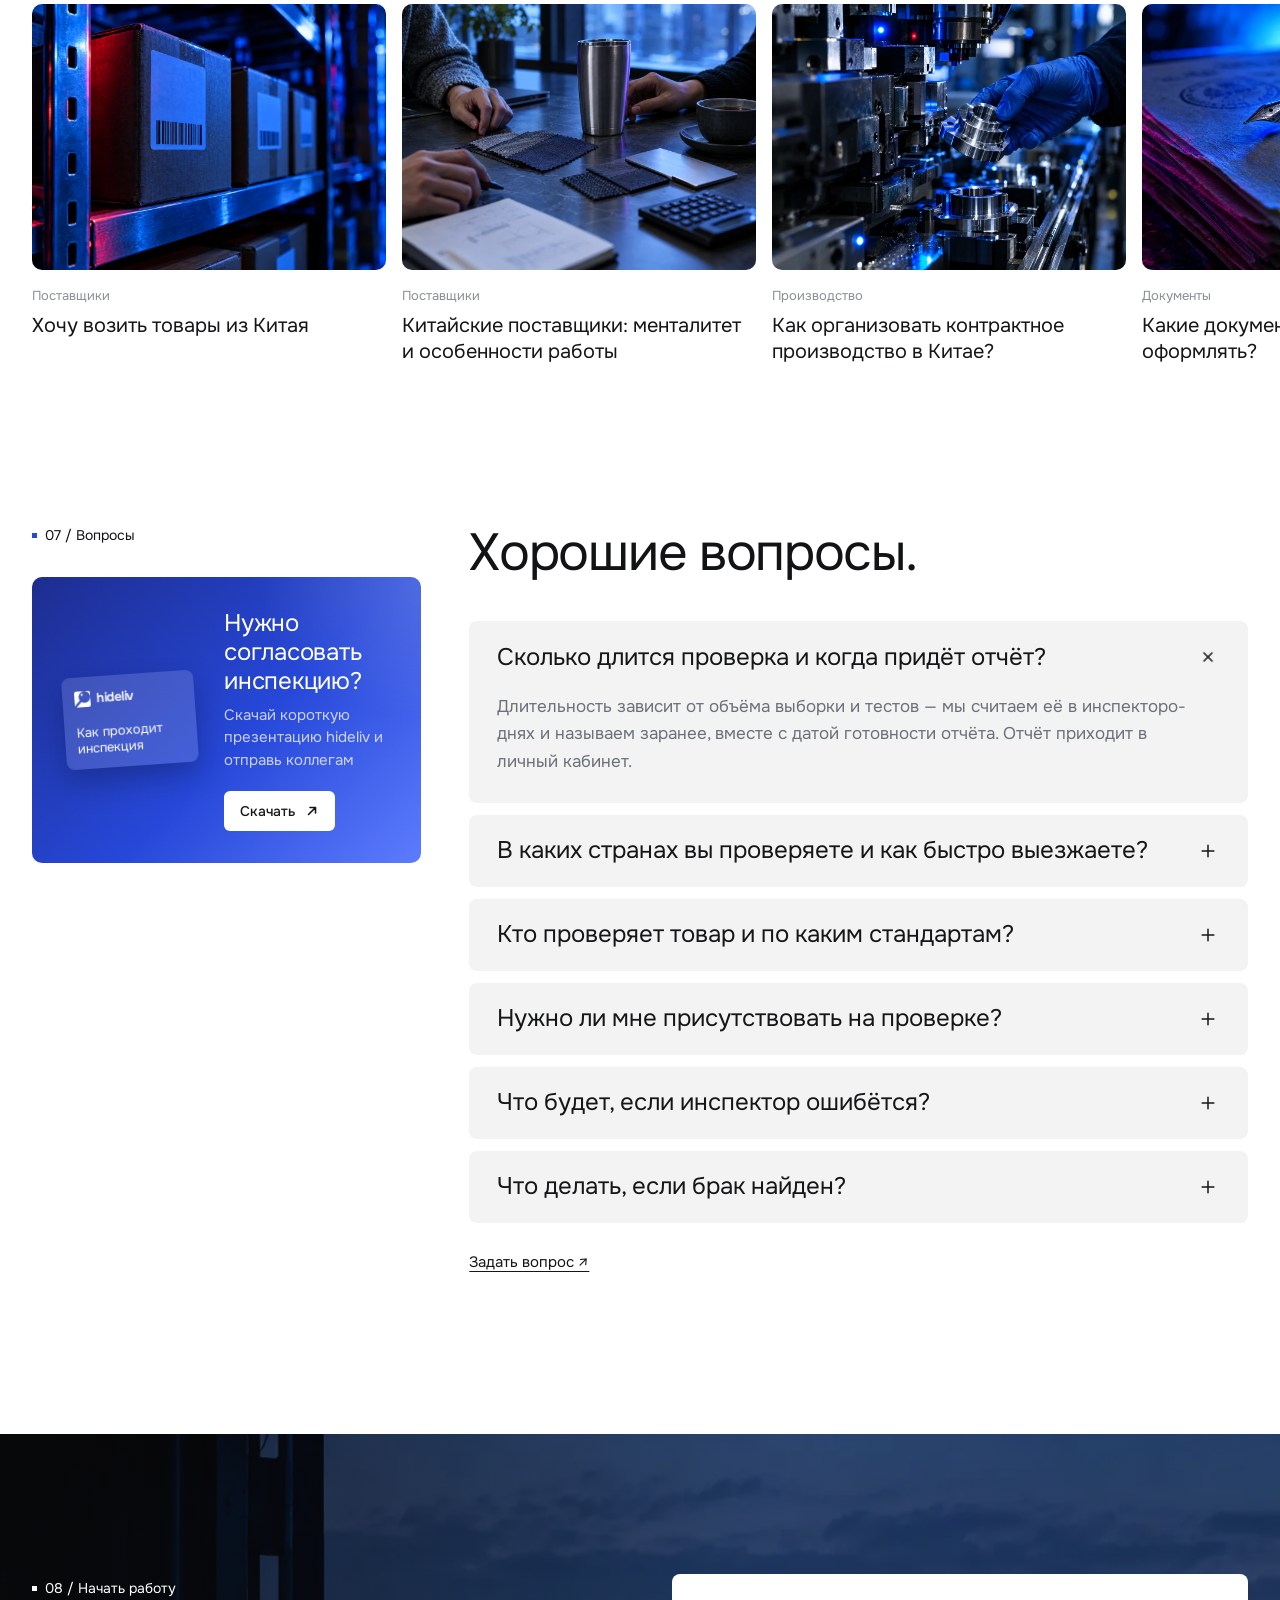
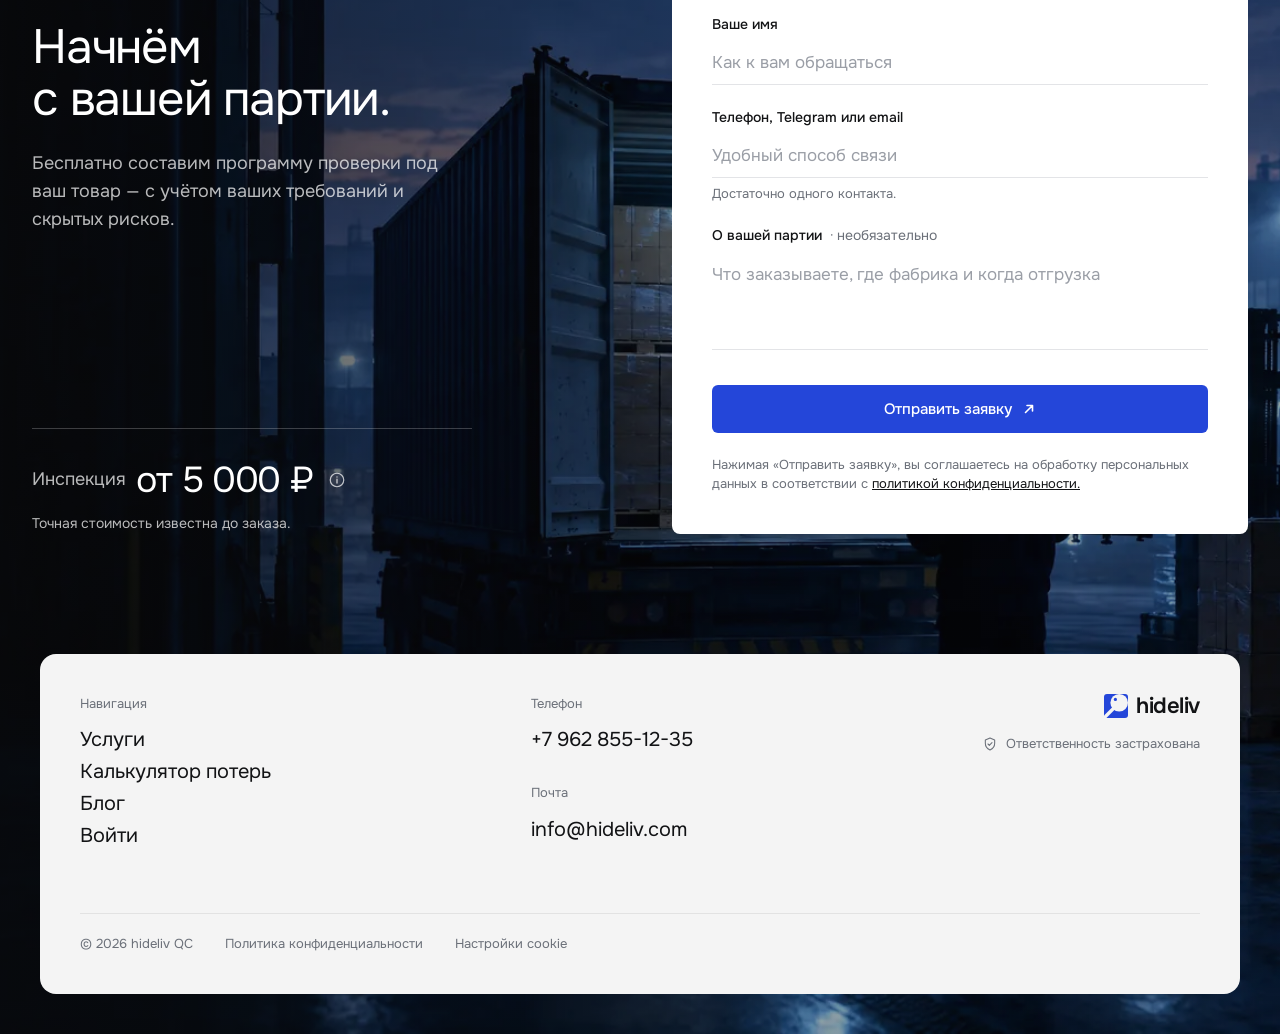
==== commit 2f5dd2e5: "Cookie-баннер с согласием; мобилка без горизонтальных свайпов — компактные списки Co-Authored-By: Cl" ====
--- a/index.html
+++ b/index.html
@@ -23,7 +23,7 @@
 <link rel="preconnect" href="https://fonts.googleapis.com">
 <link rel="preconnect" href="https://fonts.gstatic.com" crossorigin>
 <link href="https://fonts.googleapis.com/css2?family=Onest:wght@400;500;600;700&display=swap" rel="stylesheet">
-<link rel="stylesheet" href="assets/style.css?v=34">
+<link rel="stylesheet" href="assets/style.css?v=36">
 <script type="application/ld+json">
 {
  "@context": "https://schema.org",
@@ -793,6 +793,7 @@
     <div class="footer-bottom">
       <small>© 2026 hideliv QC</small>
       <a href="https://hideliv.com/privacy-policy">Политика конфиденциальности</a>
+      <a href="#" data-cookie-open>Настройки cookie</a>
     </div>
   </div>
 </footer>
@@ -895,6 +896,13 @@
   <p class="muted">Вход в личный кабинет пока недоступен.</p>
 </dialog>
 
-<script src="assets/app.js?v=34" defer></script>
+<div class="cookie" id="cookie" role="dialog" aria-live="polite" aria-label="Cookie" hidden>
+  <p>Мы используем cookie, чтобы сайт работал и чтобы понимать, что в нём улучшить. Подробнее — в <a href="https://hideliv.com/privacy-policy">политике конфиденциальности</a>.</p>
+  <div class="cookie-actions">
+    <button class="btn btn-blue cookie-btn" type="button" data-cookie="all">Принять</button>
+    <button class="cookie-min" type="button" data-cookie="necessary">Только необходимые</button>
+  </div>
+</div>
+<script src="assets/app.js?v=36" defer></script>
 </body>
 </html>
--- a/assets/style.css
+++ b/assets/style.css
@@ -961,3 +961,64 @@
   #screen-05 .rows>[data-reveal],.adv-sec .adv-cards>[data-reveal],.cases-stack [data-reveal]{opacity:1;transform:none;transition:none}
   #screen-05 .rows,.adv-sec .adv-cards,.cases-stack.is-static{touch-action:pan-x pan-y;-webkit-overflow-scrolling:touch}
 }
+
+/* cookie */
+.cookie{position:fixed;left:var(--gutter);bottom:24px;z-index:90;width:min(440px,calc(100vw - var(--gutter) * 2));padding:20px;border-radius:10px;background:#fff;color:var(--ink);box-shadow:0 0 0 1px #E4E4E4,0 12px 40px rgba(14,15,17,.12);opacity:0;transform:translateY(16px);transition:opacity .3s var(--ease),transform .3s var(--ease)}
+.cookie.is-shown{opacity:1;transform:none}
+.cookie p{font-size:14px;line-height:1.5;color:var(--muted);margin-bottom:16px}
+.cookie p a{color:var(--ink);text-decoration:underline;text-underline-offset:3px}
+.cookie p a:hover{color:var(--blue)}
+.cookie-actions{display:flex;align-items:center;gap:20px}
+.cookie-btn{height:40px;padding:0 20px}
+.cookie-btn::after,.cookie-btn .ico{display:none}
+.cookie-min{font-size:14px;color:var(--ink)}
+.cookie-min:hover{color:var(--blue)}
+@media (max-width:640px){
+  .cookie{left:12px;right:12px;bottom:12px;width:auto;padding:16px}
+  .cookie-actions{gap:12px}
+  .cookie-btn{flex:1;height:44px}
+  .cookie-min{min-height:44px}
+}
+@media (prefers-reduced-motion:reduce){.cookie{transition:none}}
+
+/* v3.3 — мобилка без горизонтальных свайпов: они конфликтовали с вертикальным скроллом на iOS */
+@media (max-width:960px){
+  .adv-sec .adv-cards,#screen-05 .rows,.cases-stack.is-static{display:flex;flex-direction:column;overflow:visible;scroll-snap-type:none;margin:0;padding:0;gap:12px}
+  .adv-sec .adv-card,#screen-05 .row,.cases-stack.is-static .case-sheet{flex:none;width:auto;scroll-snap-align:none}
+
+  /* 02: одна ситуация, переключение вкладками */
+  .cases-stack.is-static .case-sheet{display:none}
+  .cases-stack.is-static .case-sheet.is-active{display:block}
+  .cases-tabs{overflow-x:visible;flex-wrap:wrap}
+
+  /* 04: компактные строки — миниатюра слева */
+  .adv-sec .adv-card{display:grid;grid-template-columns:96px minmax(0,1fr);gap:14px;align-items:start;padding:8px}
+  .adv-media{aspect-ratio:1/1;border-radius:6px}
+  .adv-step{left:6px;top:6px;padding:3px 6px;font-size:11px}
+  .adv-body{padding:4px 4px 4px 0;gap:4px}
+  .adv-sec .adv-card h3{font-size:18px}
+  .adv-sec .adv-card p{font-size:14px;line-height:1.45}
+  .adv-more{padding-top:6px;font-size:14px}
+
+  /* 05: компактные строки, чипы и детали — по «Подробнее» */
+  #screen-05 .rows{gap:0;border-top:1px solid var(--line)}
+  #screen-05 .row{display:grid;grid-template-columns:96px minmax(0,1fr);column-gap:14px;padding:14px 0;border-bottom:1px solid var(--line)}
+  #screen-05 .row-media{grid-column:1;grid-row:1 / span 2;aspect-ratio:1/1;margin:0;border-radius:6px}
+  #screen-05 .row-body{grid-column:2;gap:10px}
+  #screen-05 .row-top{gap:8px}
+  #screen-05 .row-top h3{font-size:18px}
+  #screen-05 .row-sub{font-size:14px}
+  #screen-05 .row-top .num{display:none}
+  #screen-05 .row-more{min-height:32px;font-size:14px}
+  #screen-05 .row-chips{display:none}
+  #screen-05 .row.is-open .row-chips{display:flex}
+  #screen-05 .row-text{font-size:14px}
+  #screen-05 .row-detail{grid-column:auto}
+  #screen-05 .row-items{display:none}
+}
+@media (max-width:960px){
+  .cases-tabs{display:grid;grid-template-columns:repeat(3,minmax(0,1fr));width:100%;margin:0}
+  .case-tab{height:44px;padding:0 6px;font-size:13px;line-height:1.2;white-space:normal}
+  .cases-next{margin:0;padding:8px 0}
+  #screen-05 .row{width:100%}
+}
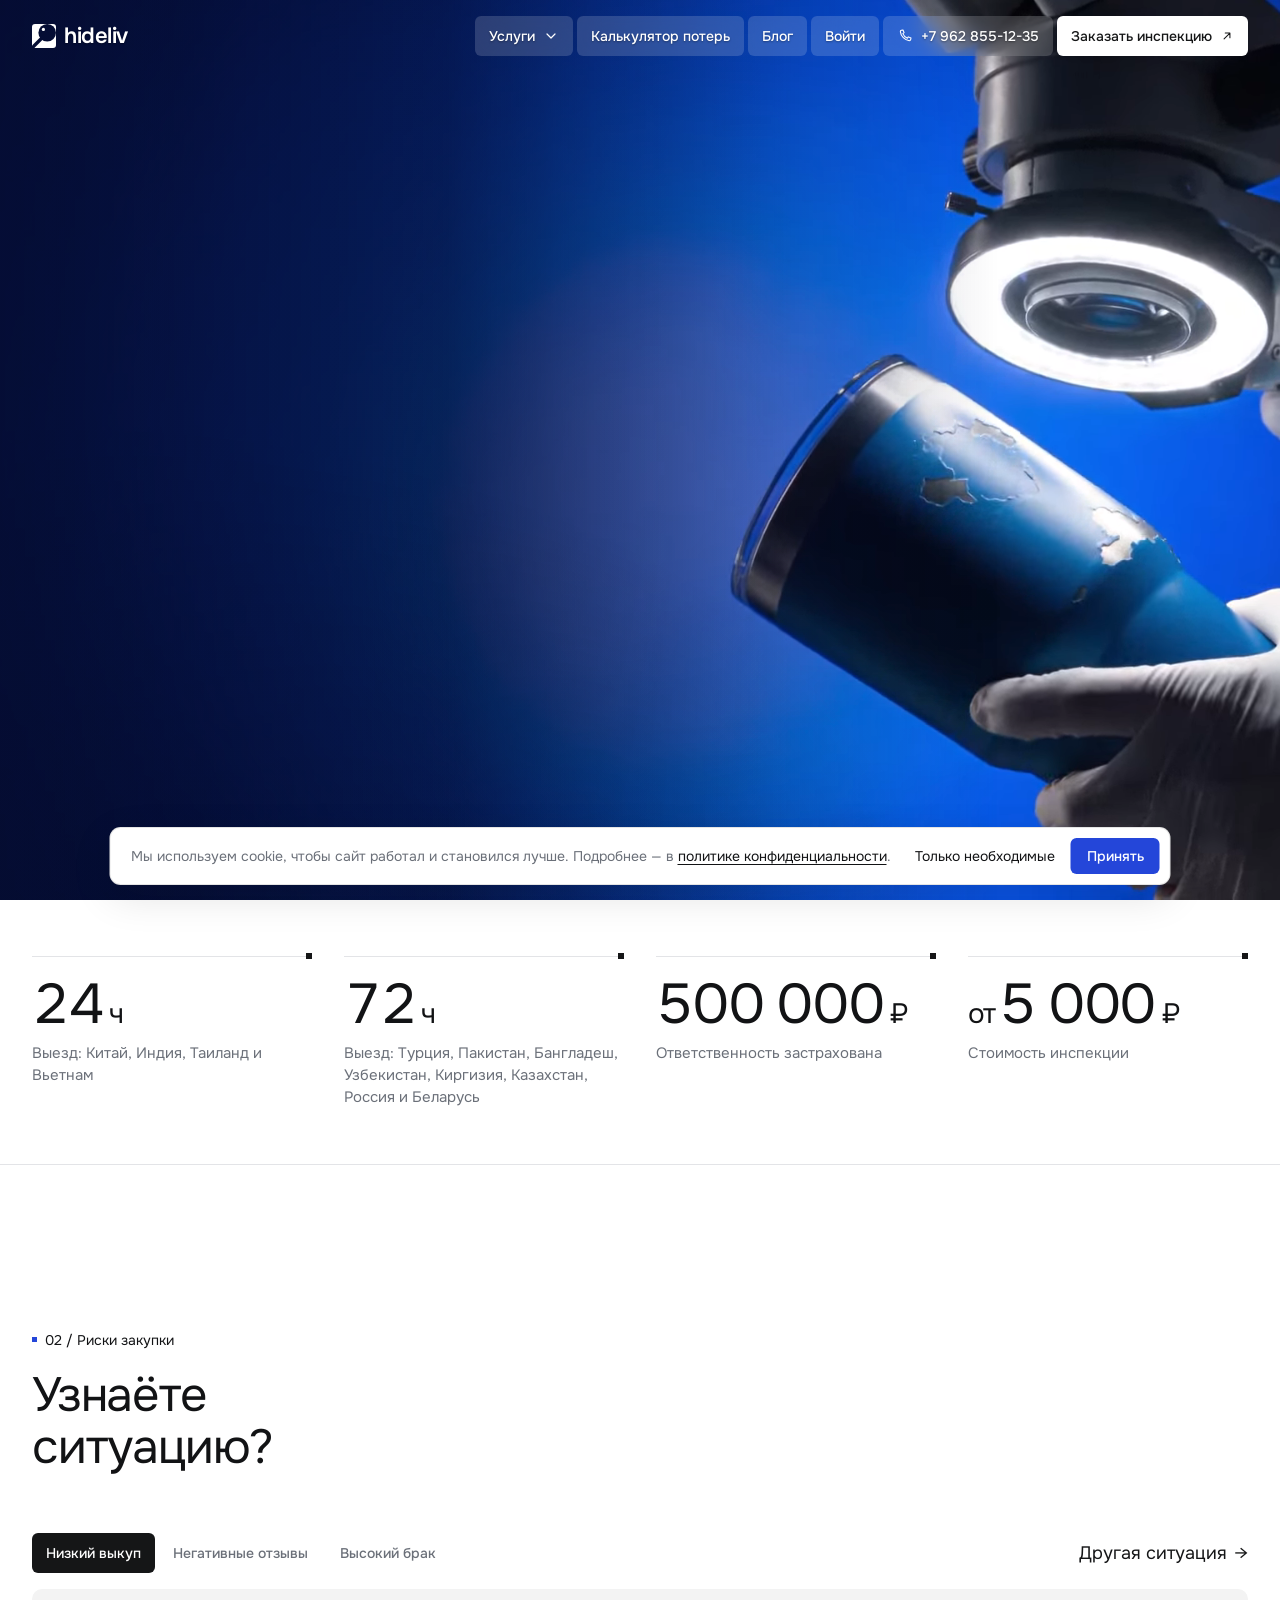
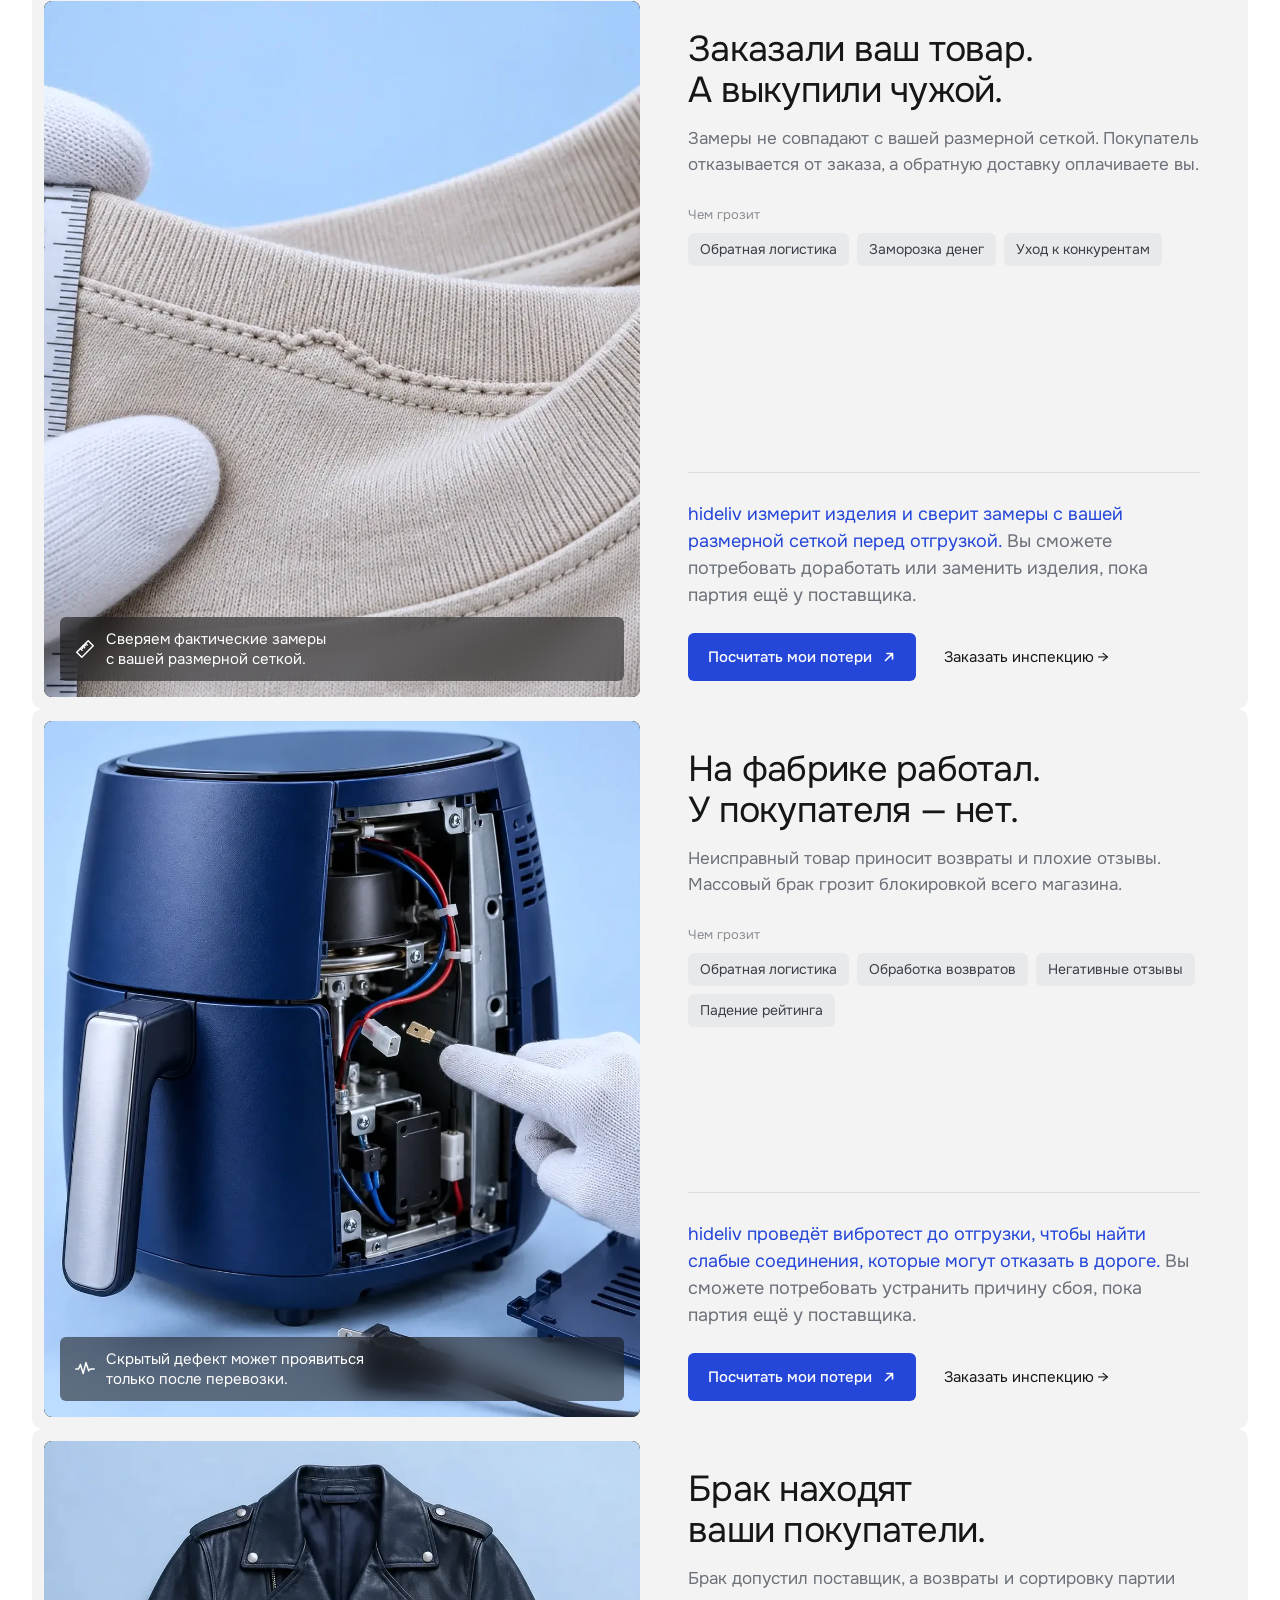
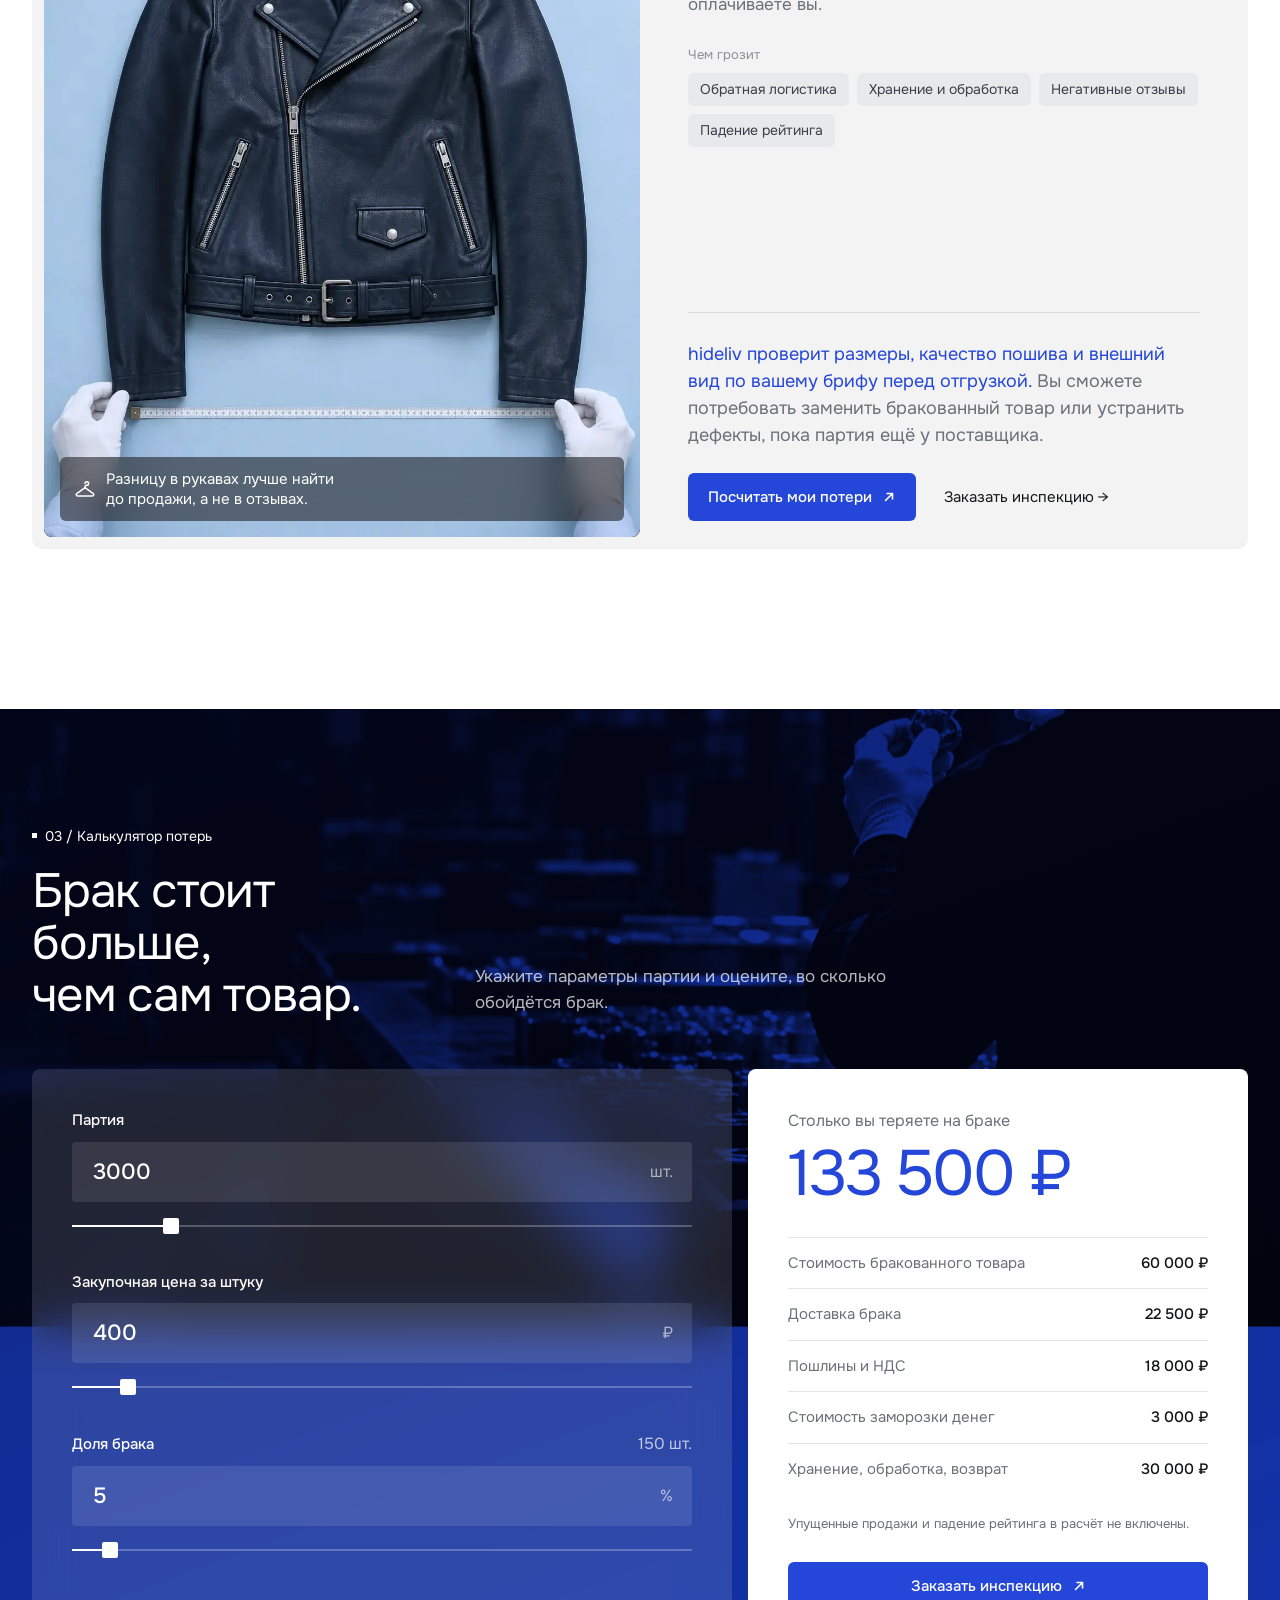
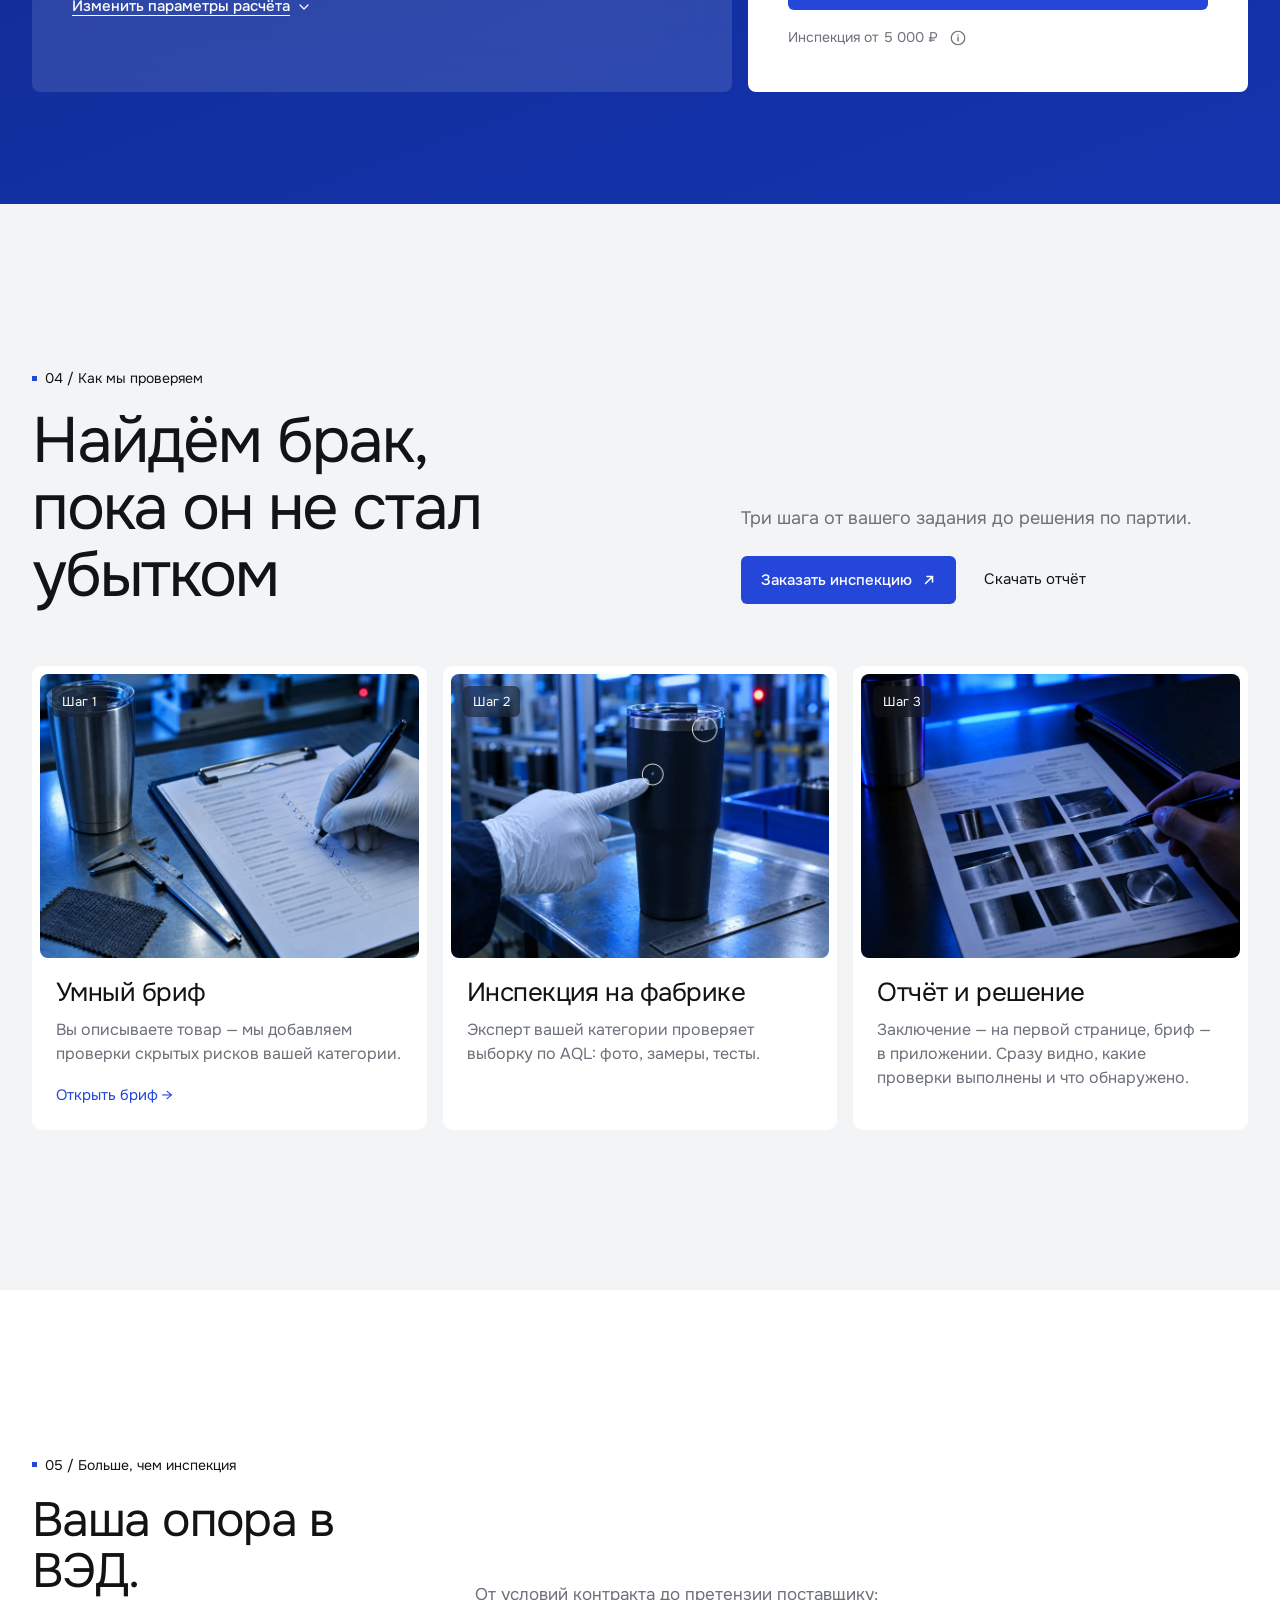
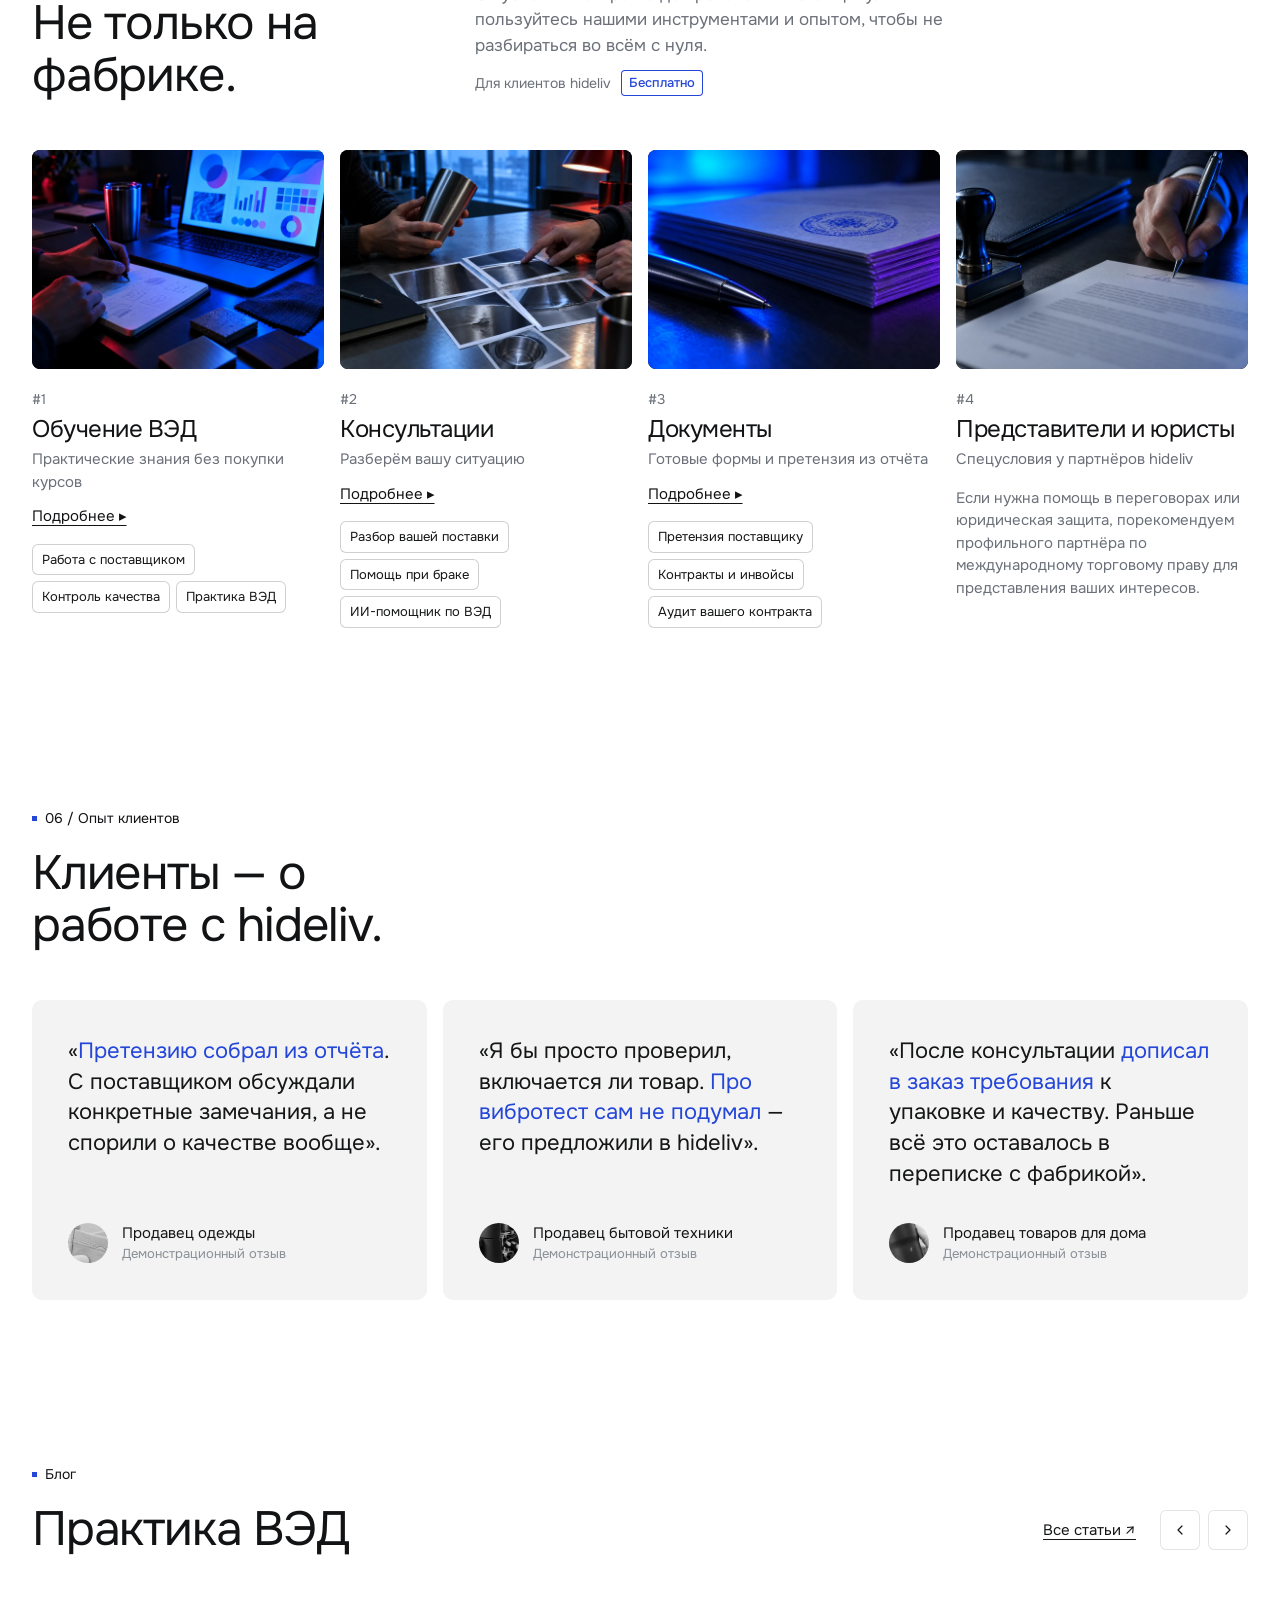
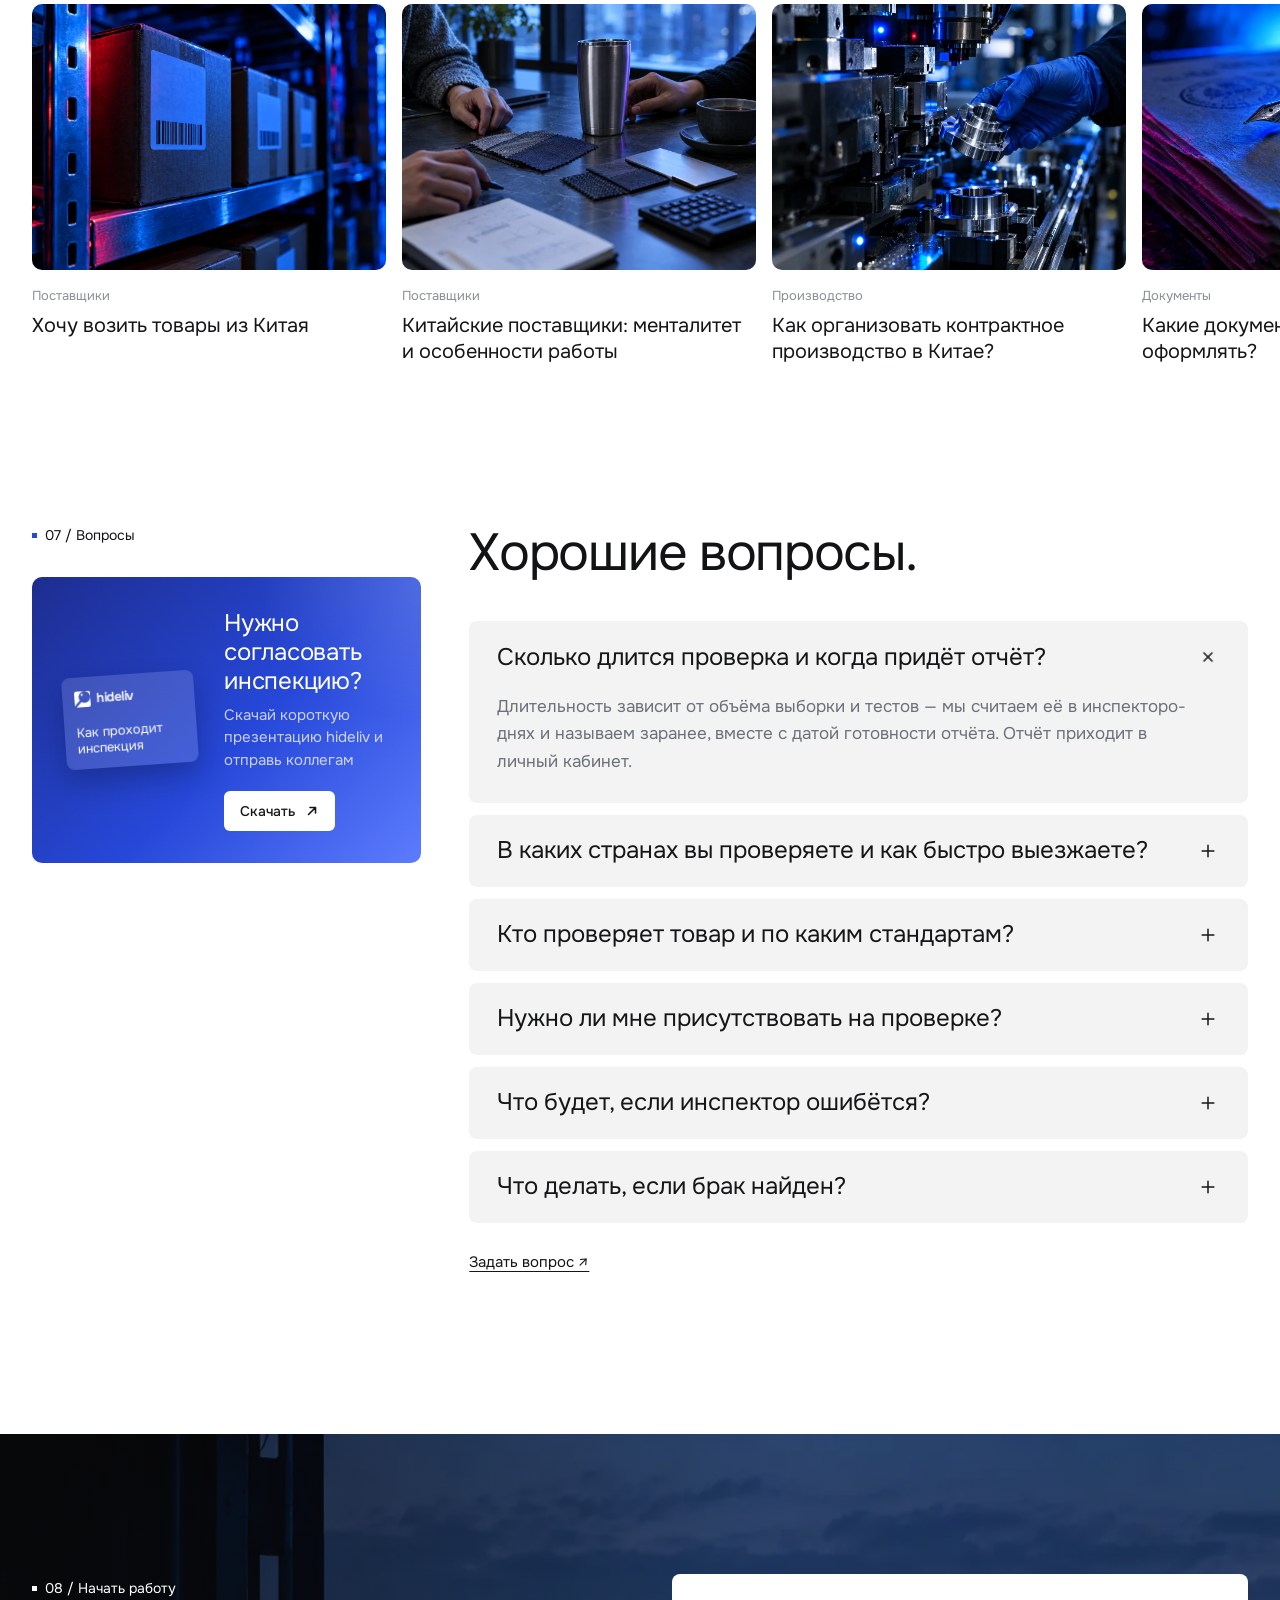
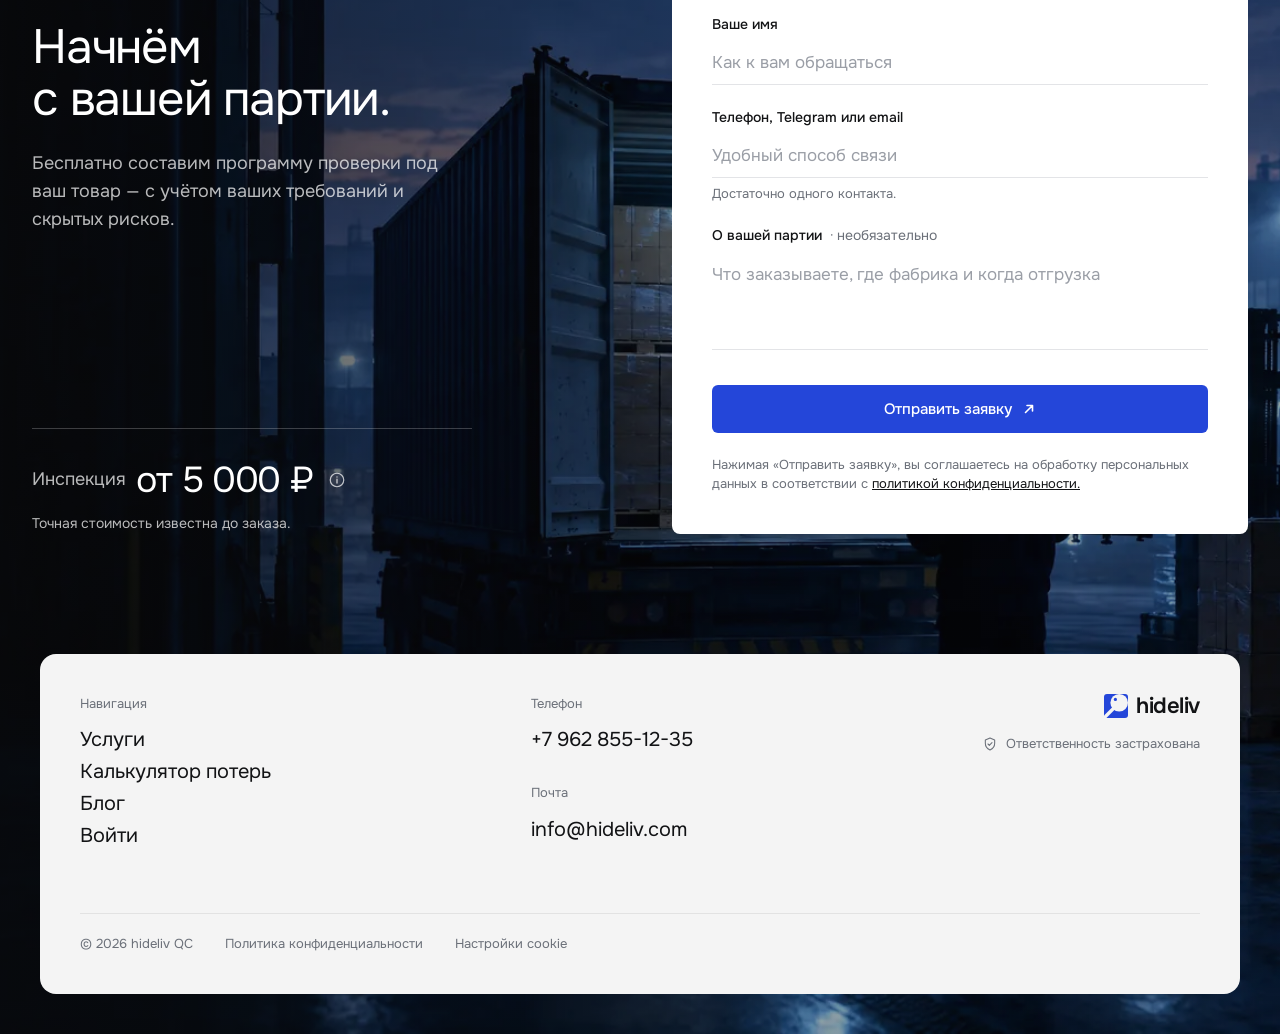
==== commit 89c553c2: "Cookie: тонкая строка по центру, появляется после первого экрана Co-Authored-By: Claude Opus 5.5 <no" ====
--- a/index.html
+++ b/index.html
@@ -23,7 +23,7 @@
 <link rel="preconnect" href="https://fonts.googleapis.com">
 <link rel="preconnect" href="https://fonts.gstatic.com" crossorigin>
 <link href="https://fonts.googleapis.com/css2?family=Onest:wght@400;500;600;700&display=swap" rel="stylesheet">
-<link rel="stylesheet" href="assets/style.css?v=36">
+<link rel="stylesheet" href="assets/style.css?v=37">
 <script type="application/ld+json">
 {
  "@context": "https://schema.org",
@@ -897,12 +897,12 @@
 </dialog>
 
 <div class="cookie" id="cookie" role="dialog" aria-live="polite" aria-label="Cookie" hidden>
-  <p>Мы используем cookie, чтобы сайт работал и чтобы понимать, что в нём улучшить. Подробнее — в <a href="https://hideliv.com/privacy-policy">политике конфиденциальности</a>.</p>
+  <p>Мы используем cookie, чтобы сайт работал и становился лучше. Подробнее — в <a href="https://hideliv.com/privacy-policy">политике конфиденциальности</a>.</p>
   <div class="cookie-actions">
     <button class="btn btn-blue cookie-btn" type="button" data-cookie="all">Принять</button>
     <button class="cookie-min" type="button" data-cookie="necessary">Только необходимые</button>
   </div>
 </div>
-<script src="assets/app.js?v=36" defer></script>
+<script src="assets/app.js?v=37" defer></script>
 </body>
 </html>
--- a/assets/style.css
+++ b/assets/style.css
@@ -1022,3 +1022,19 @@
   .cases-next{margin:0;padding:8px 0}
   #screen-05 .row{width:100%}
 }
+
+/* cookie v2 — тонкая строка по центру внизу, появляется после первого экрана */
+.cookie{left:50%;right:auto;bottom:16px;width:max-content;max-width:calc(100vw - var(--gutter) * 2);display:flex;align-items:center;gap:24px;padding:10px 10px 10px 20px;transform:translate(-50%,16px)}
+.cookie.is-shown{transform:translate(-50%,0)}
+.cookie p{margin:0;font-size:14px}
+.cookie-actions{flex:none;gap:16px}
+.cookie-btn{height:36px;padding:0 16px;font-size:14px}
+.cookie-min{order:-1}
+@media (max-width:760px){
+  .cookie{left:8px;right:8px;bottom:8px;width:auto;max-width:none;flex-direction:column;align-items:stretch;gap:10px;padding:12px;transform:translateY(16px)}
+  .cookie.is-shown{transform:none}
+  .cookie p{font-size:13px}
+  .cookie-actions{gap:8px}
+  .cookie-btn{flex:1;height:40px}
+  .cookie-min{flex:1;min-height:40px;border-radius:6px;box-shadow:inset 0 0 0 1px #E4E4E4}
+}
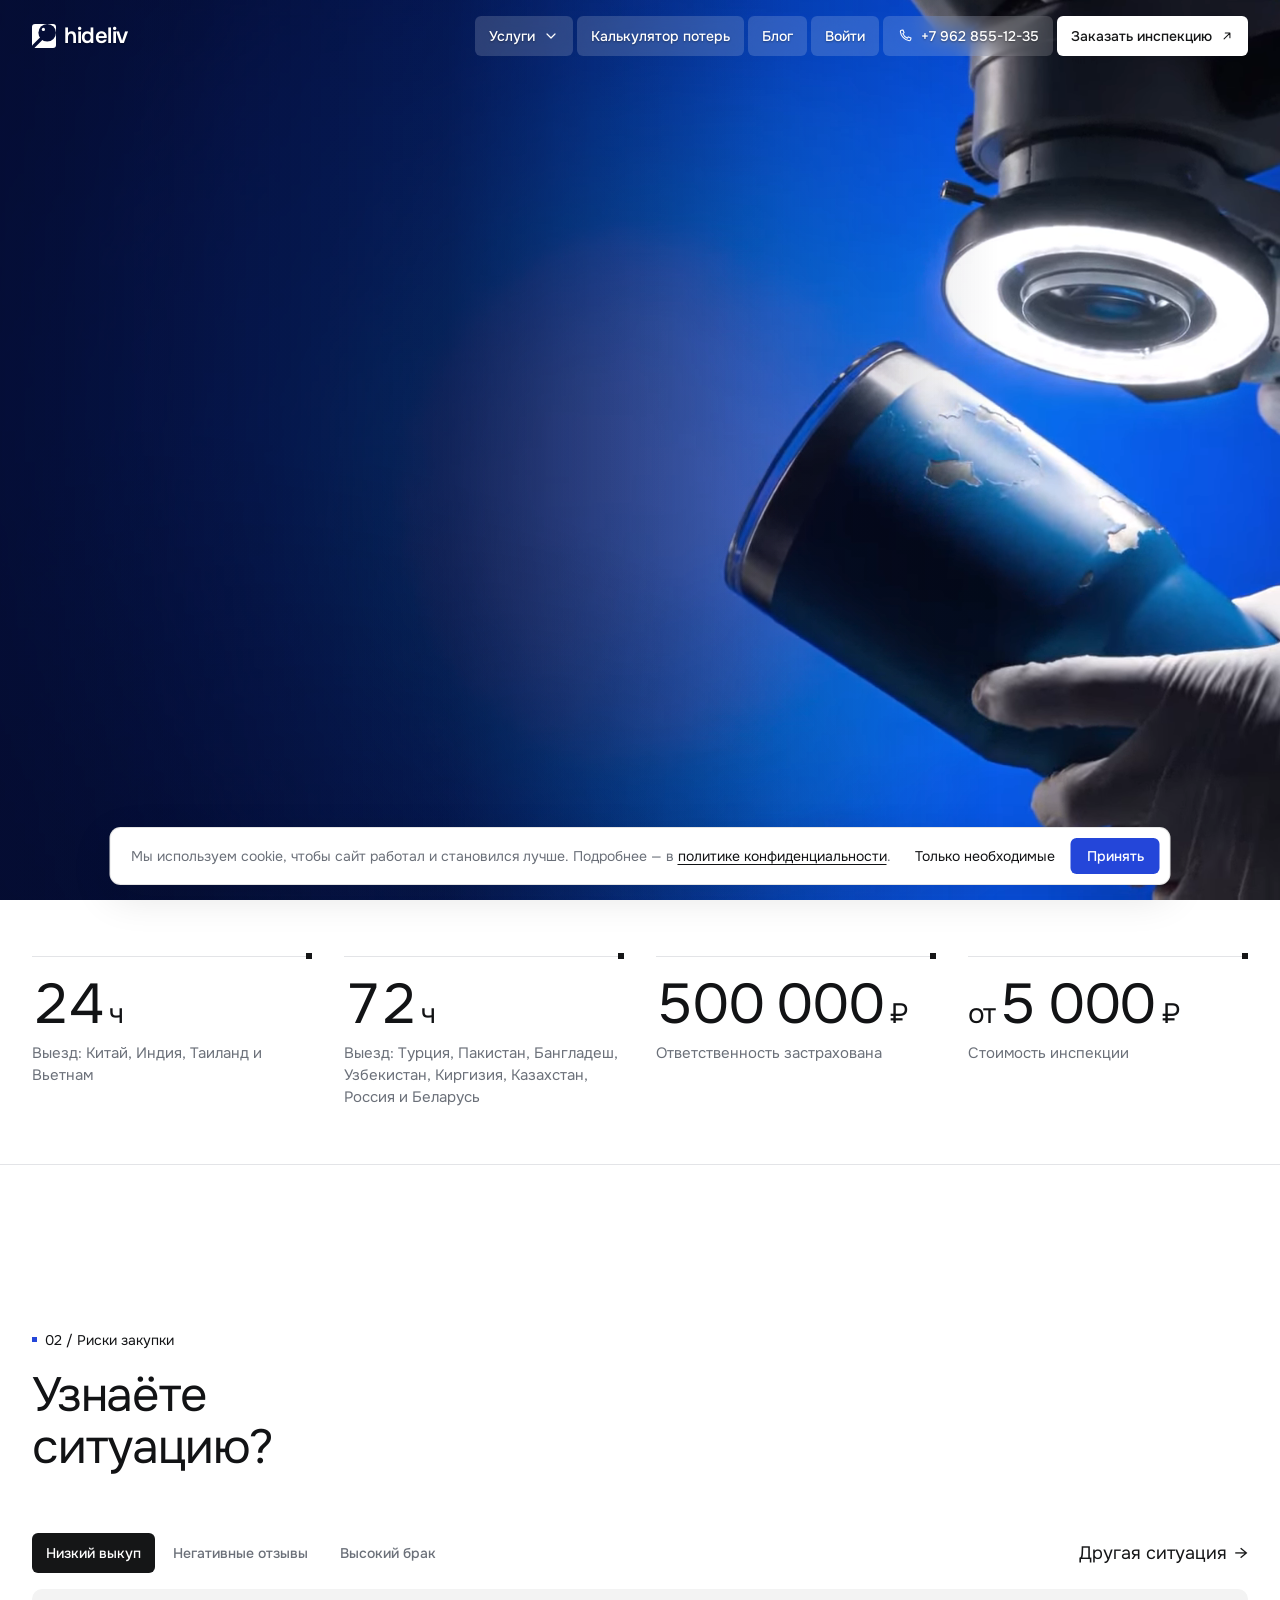
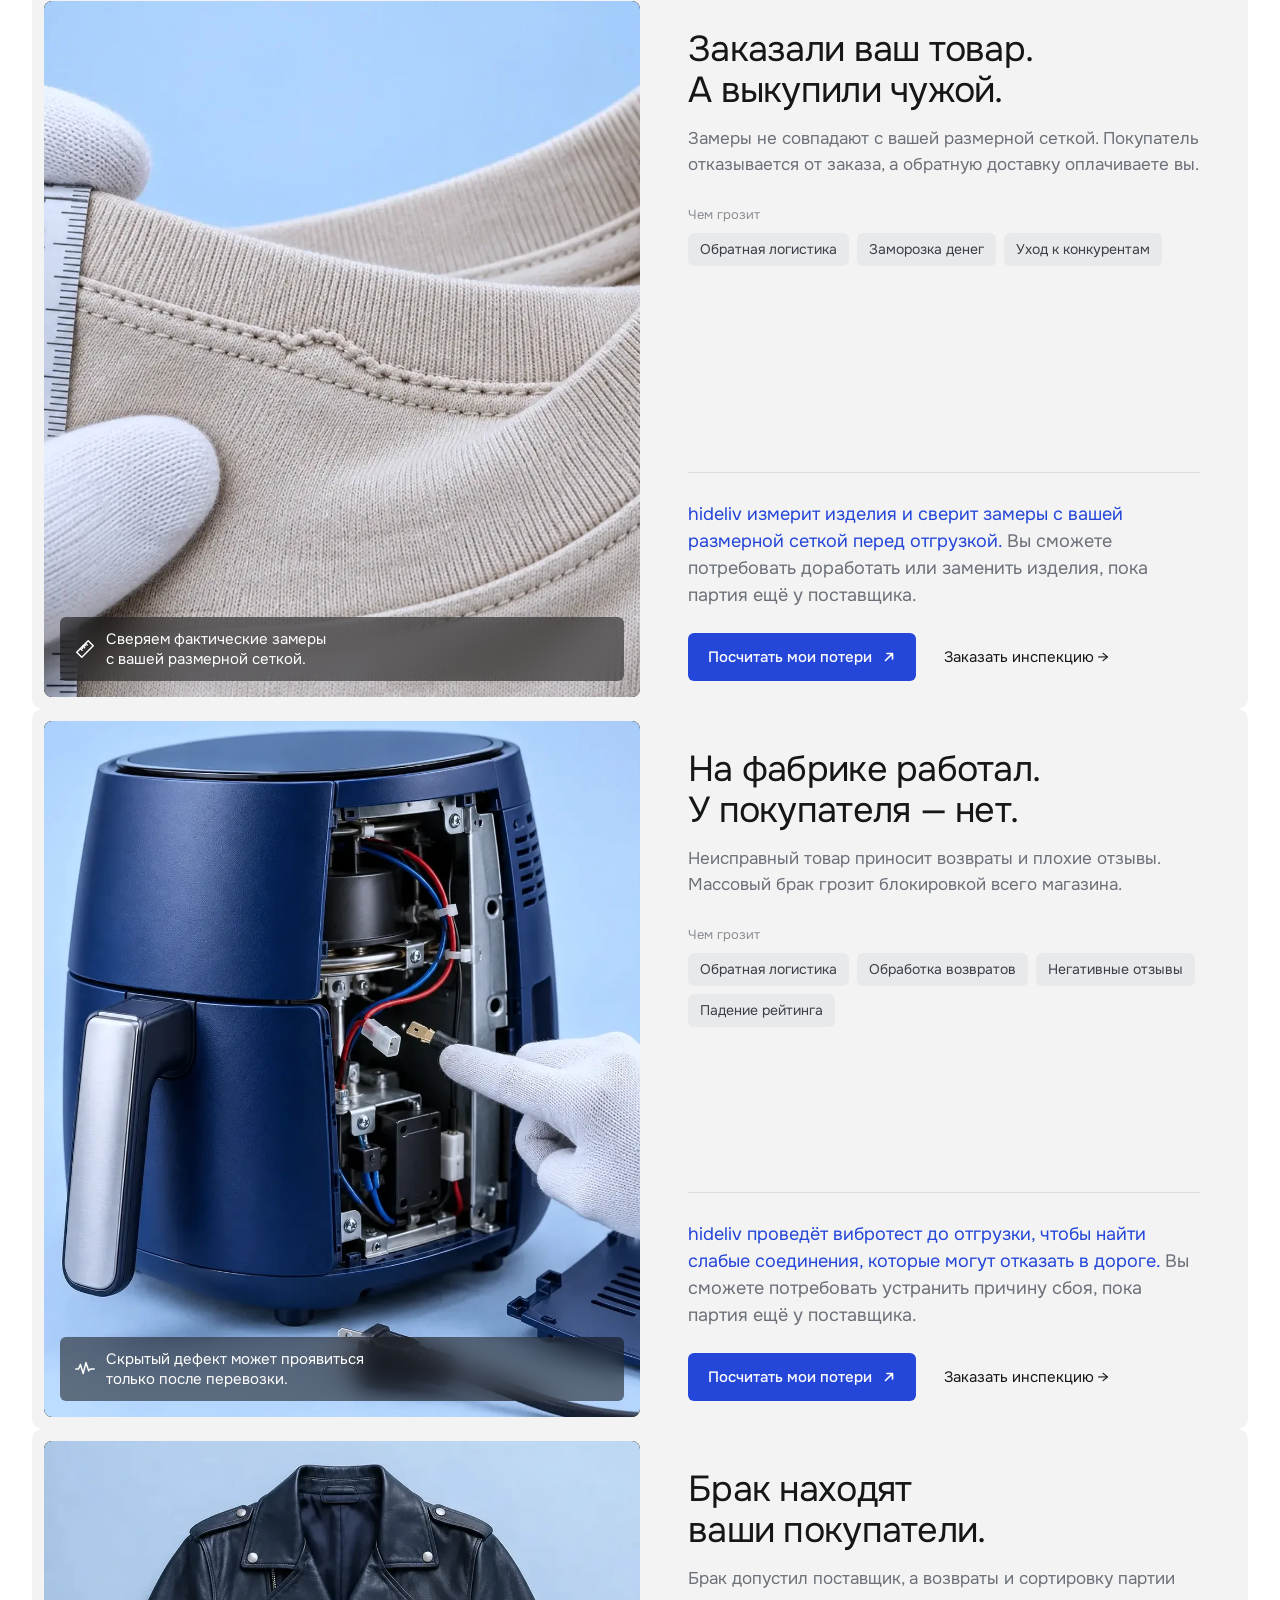
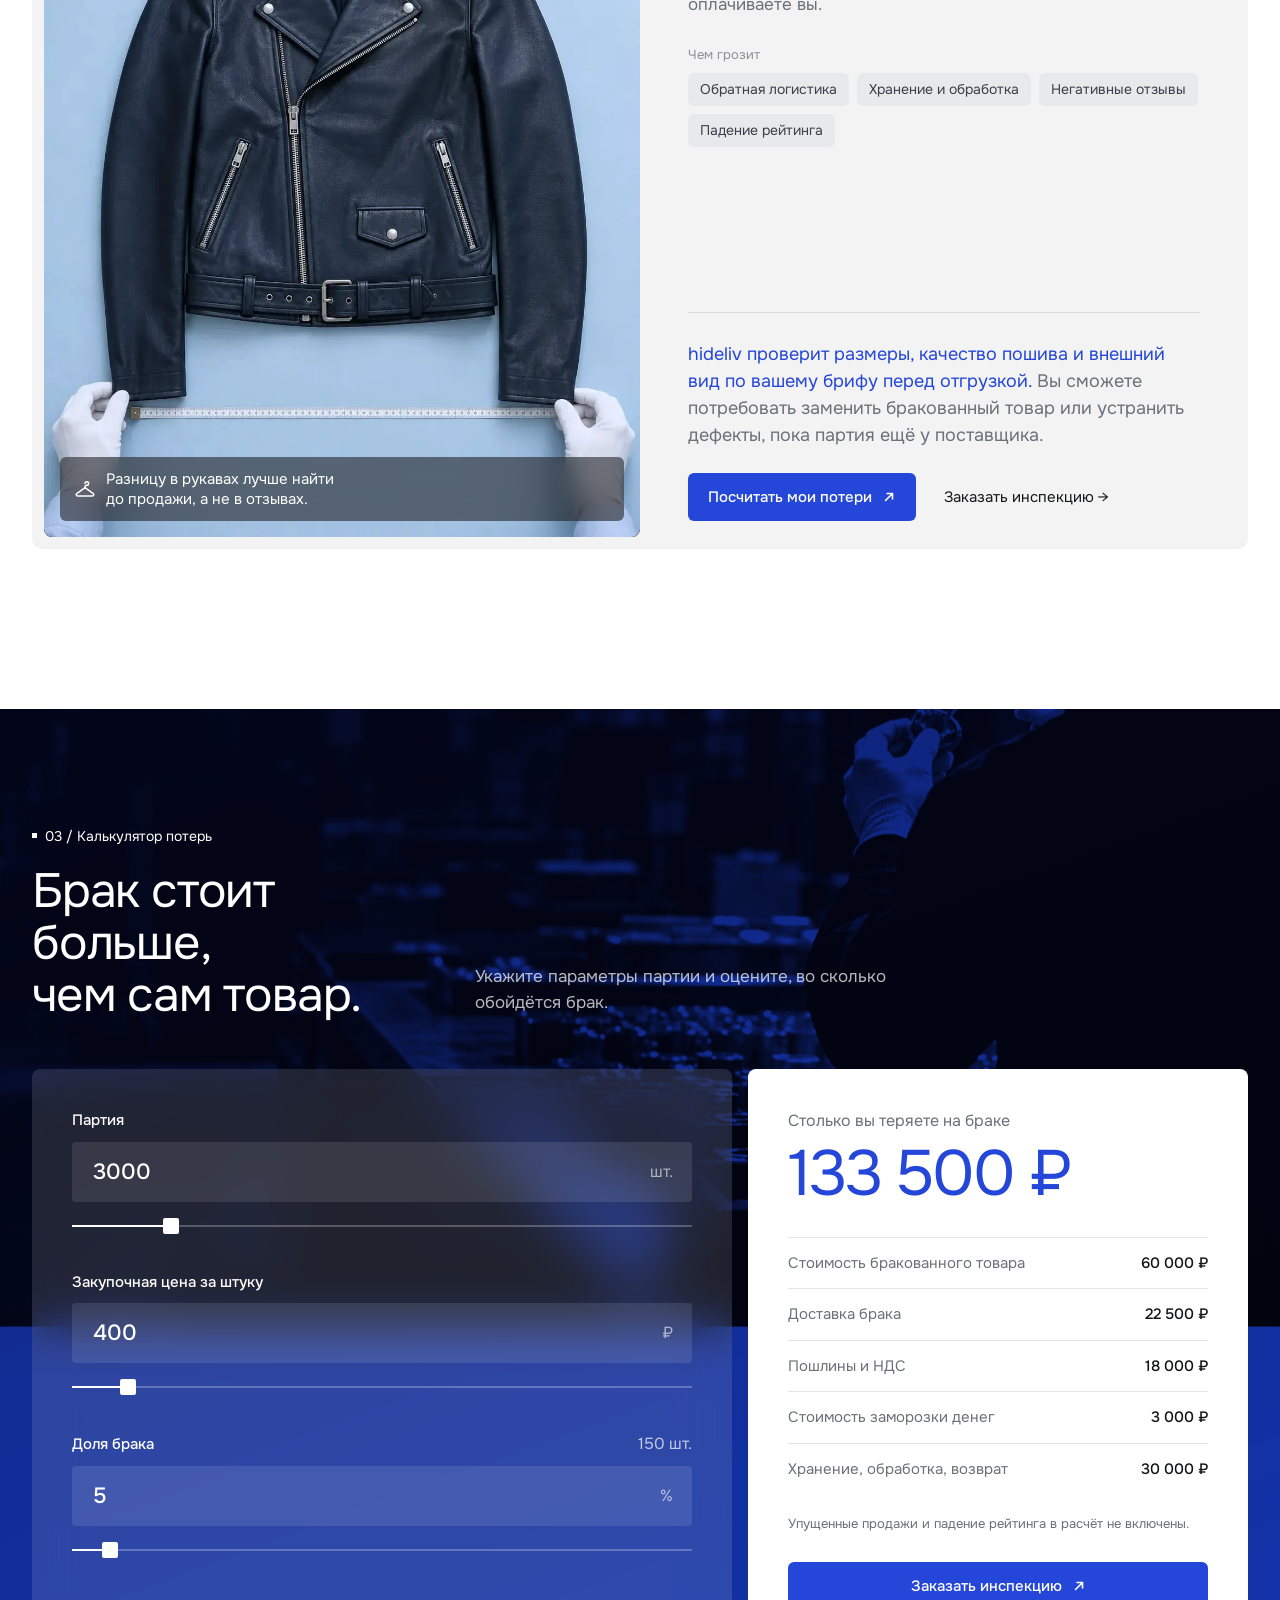
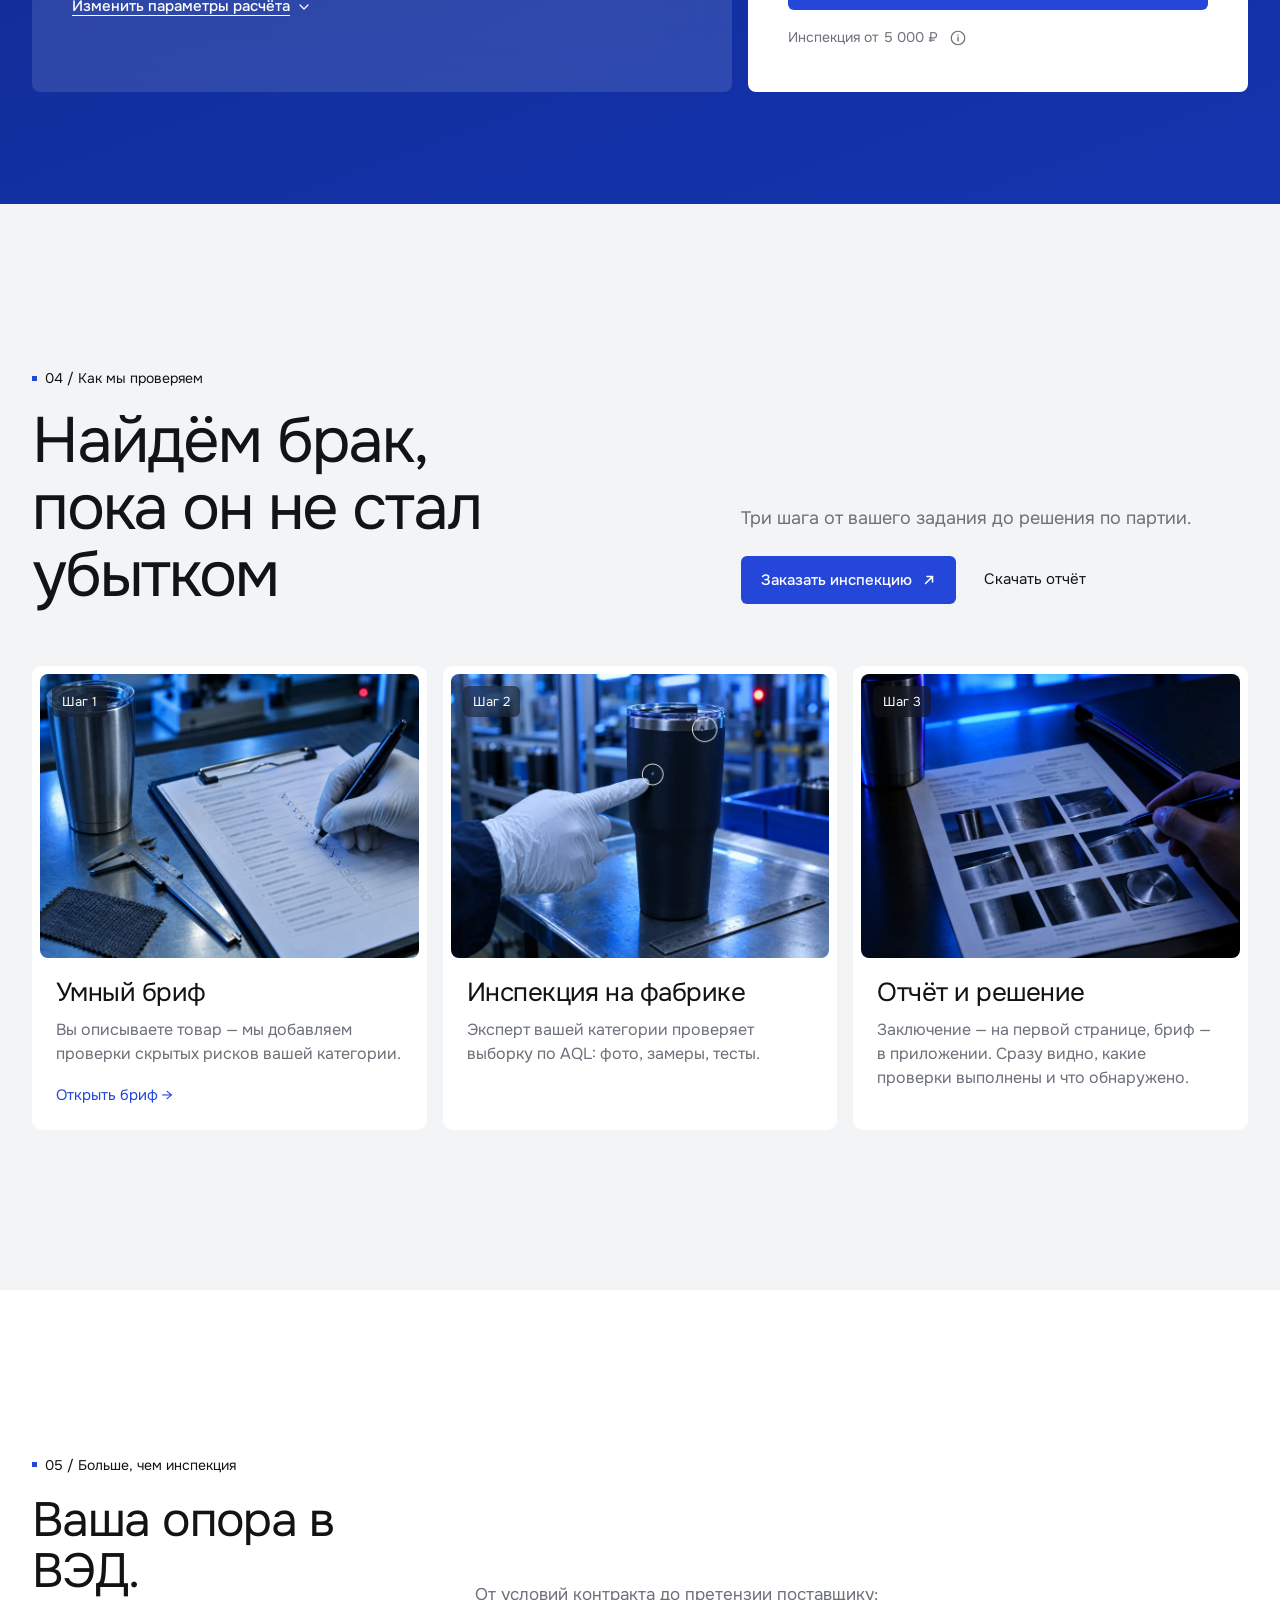
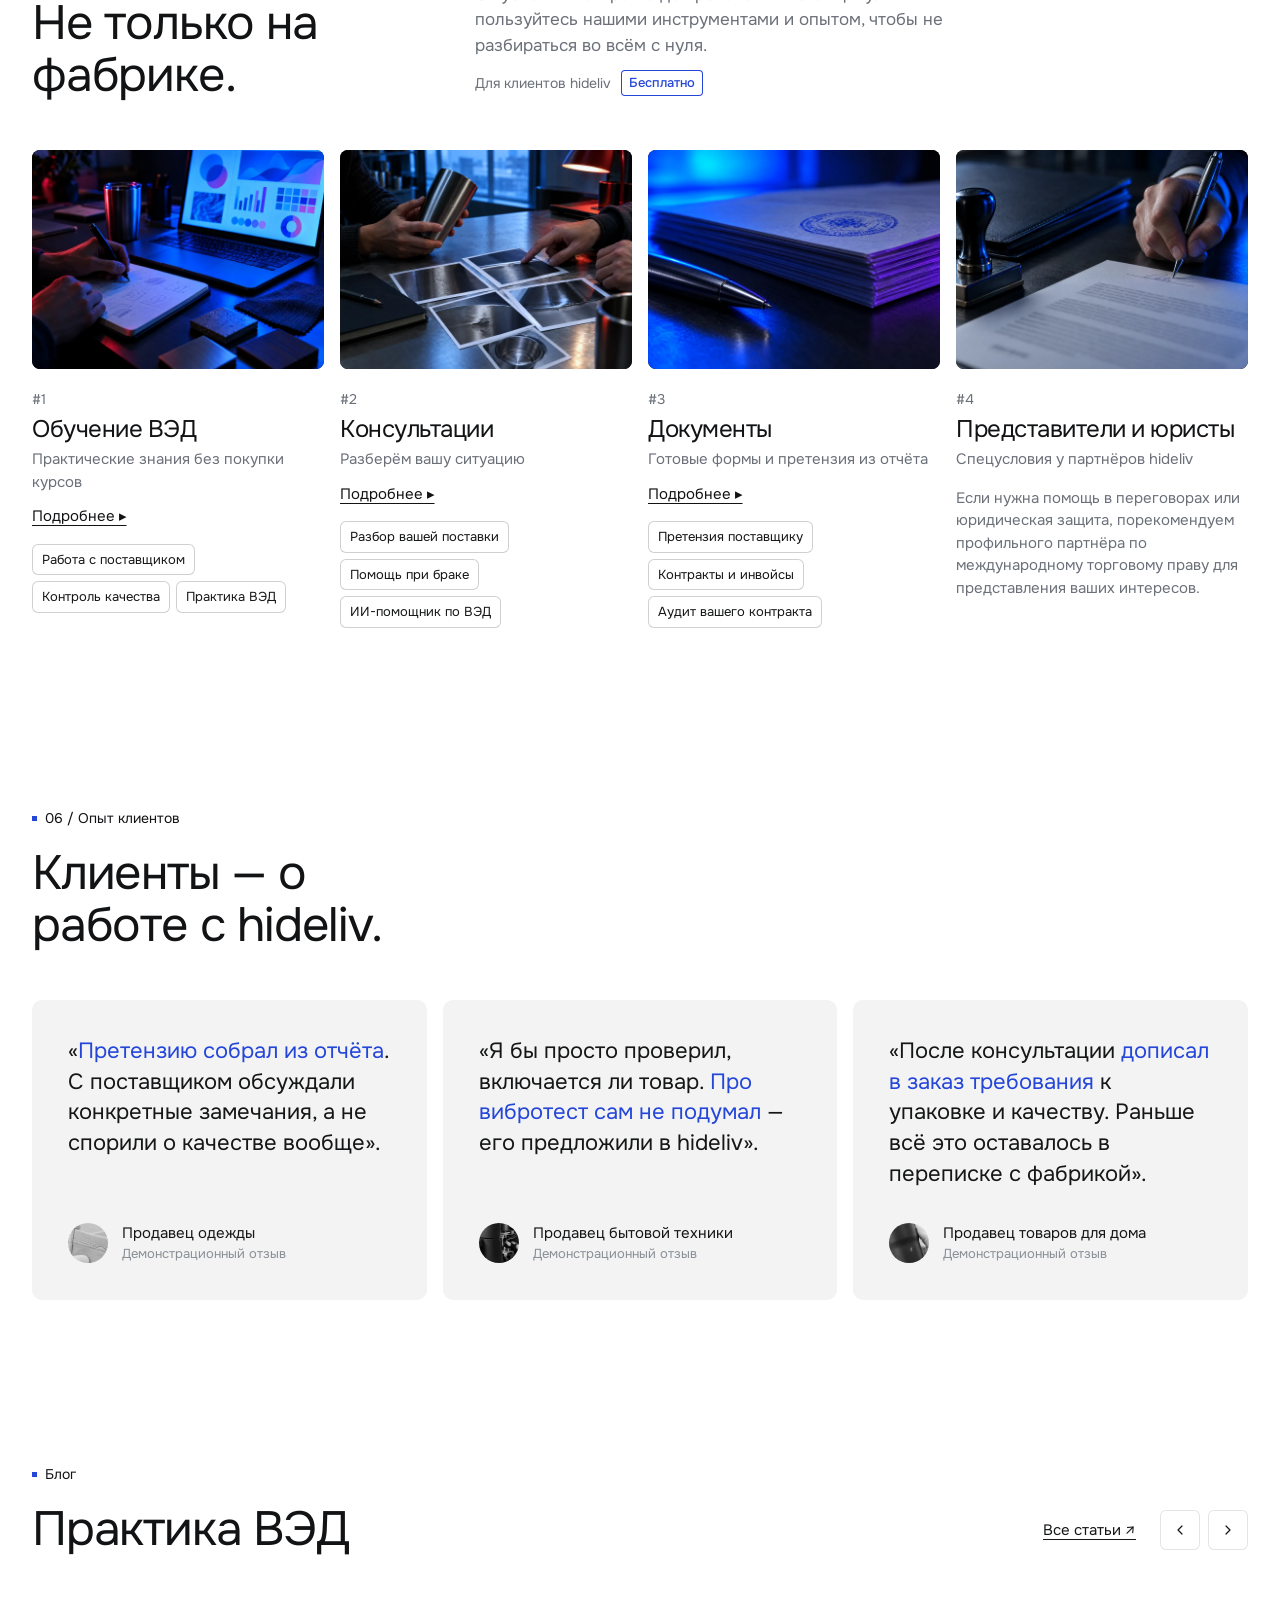
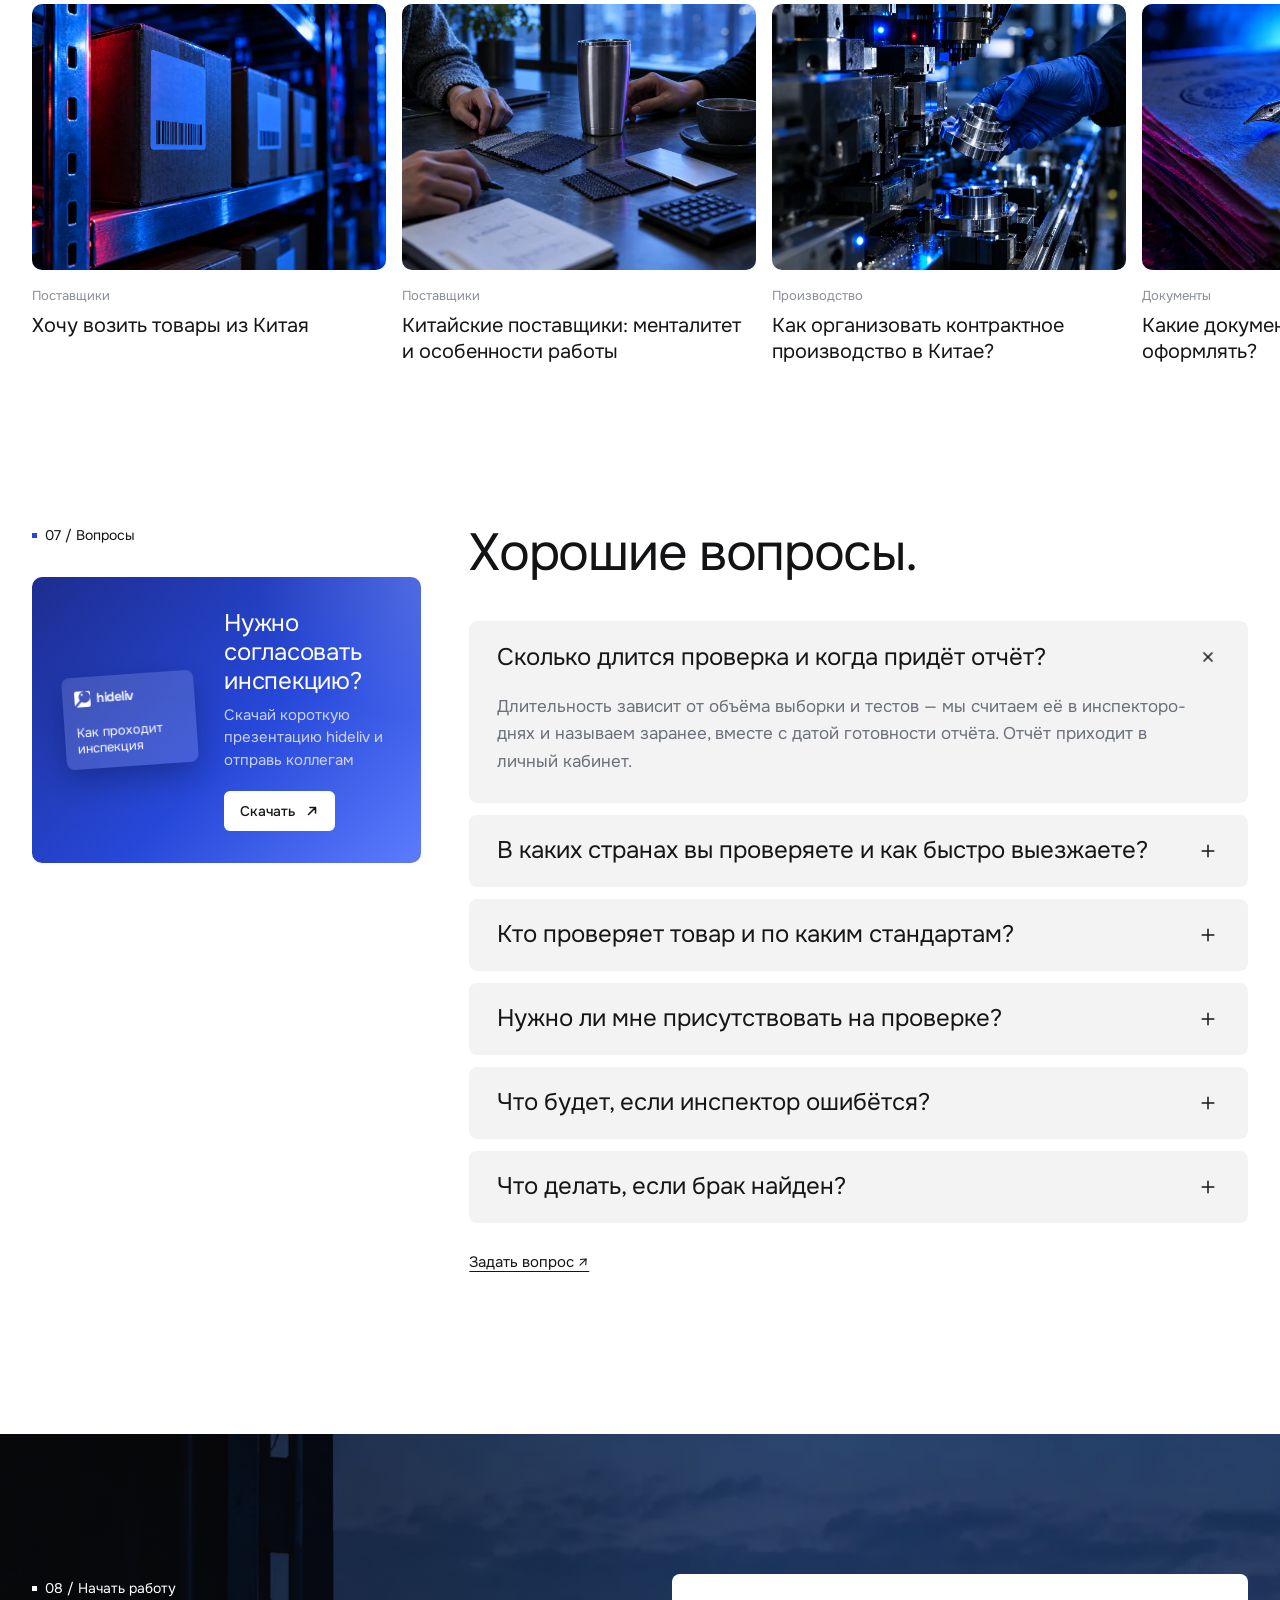
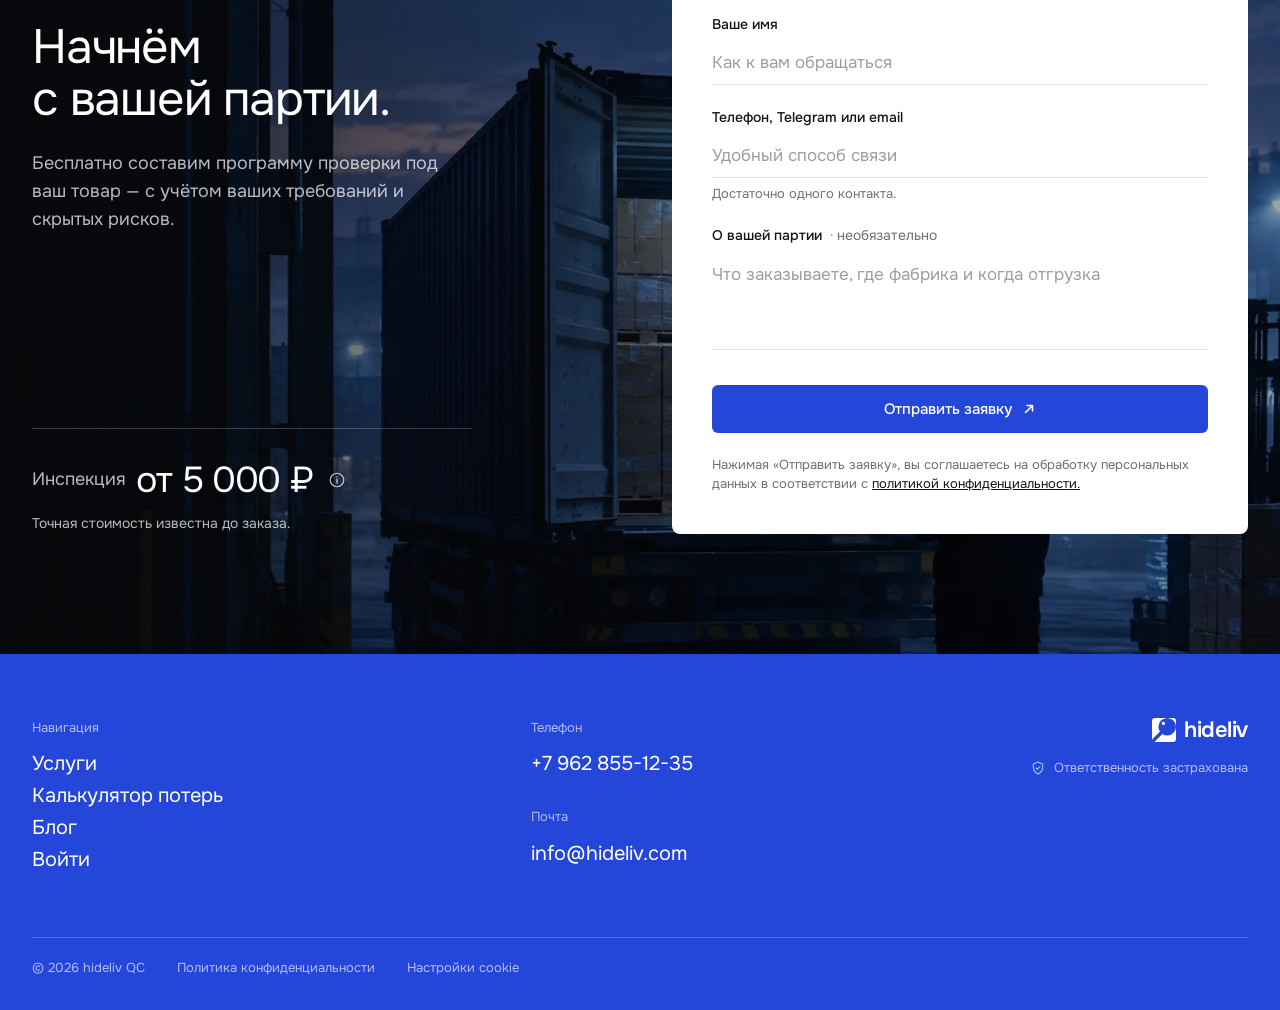
==== commit 23c4f516: "v2: SEO (H1/title/description/подзаголовки/alt/FAQ-схема); синий футер во всю ширину Co-Authored-By:" ====
--- a/index.html
+++ b/index.html
@@ -23,7 +23,7 @@
 <link rel="preconnect" href="https://fonts.googleapis.com">
 <link rel="preconnect" href="https://fonts.gstatic.com" crossorigin>
 <link href="https://fonts.googleapis.com/css2?family=Onest:wght@400;500;600;700&display=swap" rel="stylesheet">
-<link rel="stylesheet" href="assets/style.css?v=37">
+<link rel="stylesheet" href="assets/style.css?v=38">
 <script type="application/ld+json">
 {
  "@context": "https://schema.org",
@@ -903,6 +903,6 @@
     <button class="cookie-min" type="button" data-cookie="necessary">Только необходимые</button>
   </div>
 </div>
-<script src="assets/app.js?v=37" defer></script>
+<script src="assets/app.js?v=38" defer></script>
 </body>
 </html>
--- a/assets/style.css
+++ b/assets/style.css
@@ -1038,3 +1038,15 @@
   .cookie-btn{flex:1;height:40px}
   .cookie-min{flex:1;min-height:40px;border-radius:6px;box-shadow:inset 0 0 0 1px #E4E4E4}
 }
+
+/* footer v2 — сплошной синий во всю ширину, без карточки */
+.footer{padding:0;background:#2446D9;color:#fff}
+.footer-card{background:none;color:#fff;border-radius:0;padding:64px var(--gutter) 32px}
+.footer-col a{color:#fff}
+.footer-col a:hover{color:rgba(255,255,255,.7)}
+.footer-label,.footer-insured{color:rgba(255,255,255,.65)}
+.footer-bottom{border-top-color:rgba(255,255,255,.2);color:rgba(255,255,255,.65)}
+.footer-bottom a:hover{color:#fff}
+.footer .logo{color:#fff}
+@media (max-width:960px){.footer,.footer-card{padding-left:0;padding-right:0}.footer-card{padding:48px var(--gutter) 28px;border-radius:0}}
+.footer .logo-mark{color:#fff}
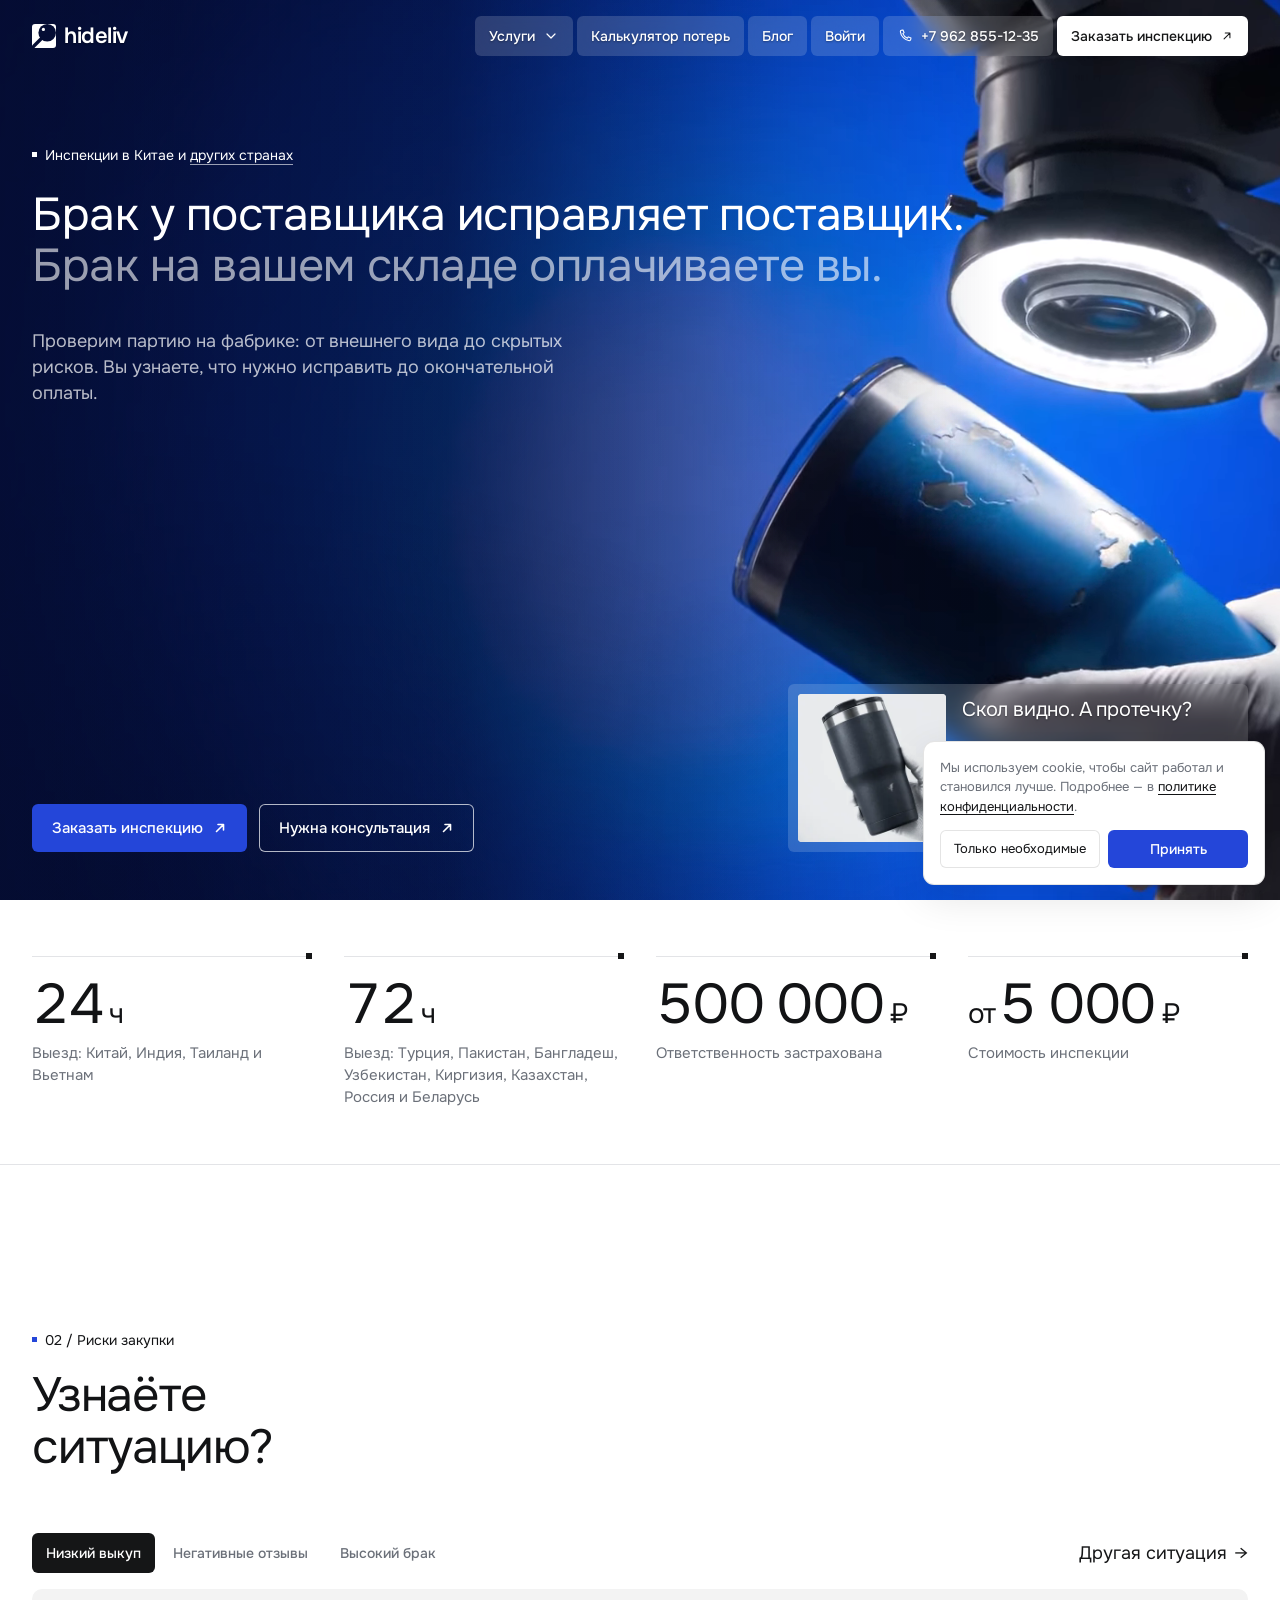
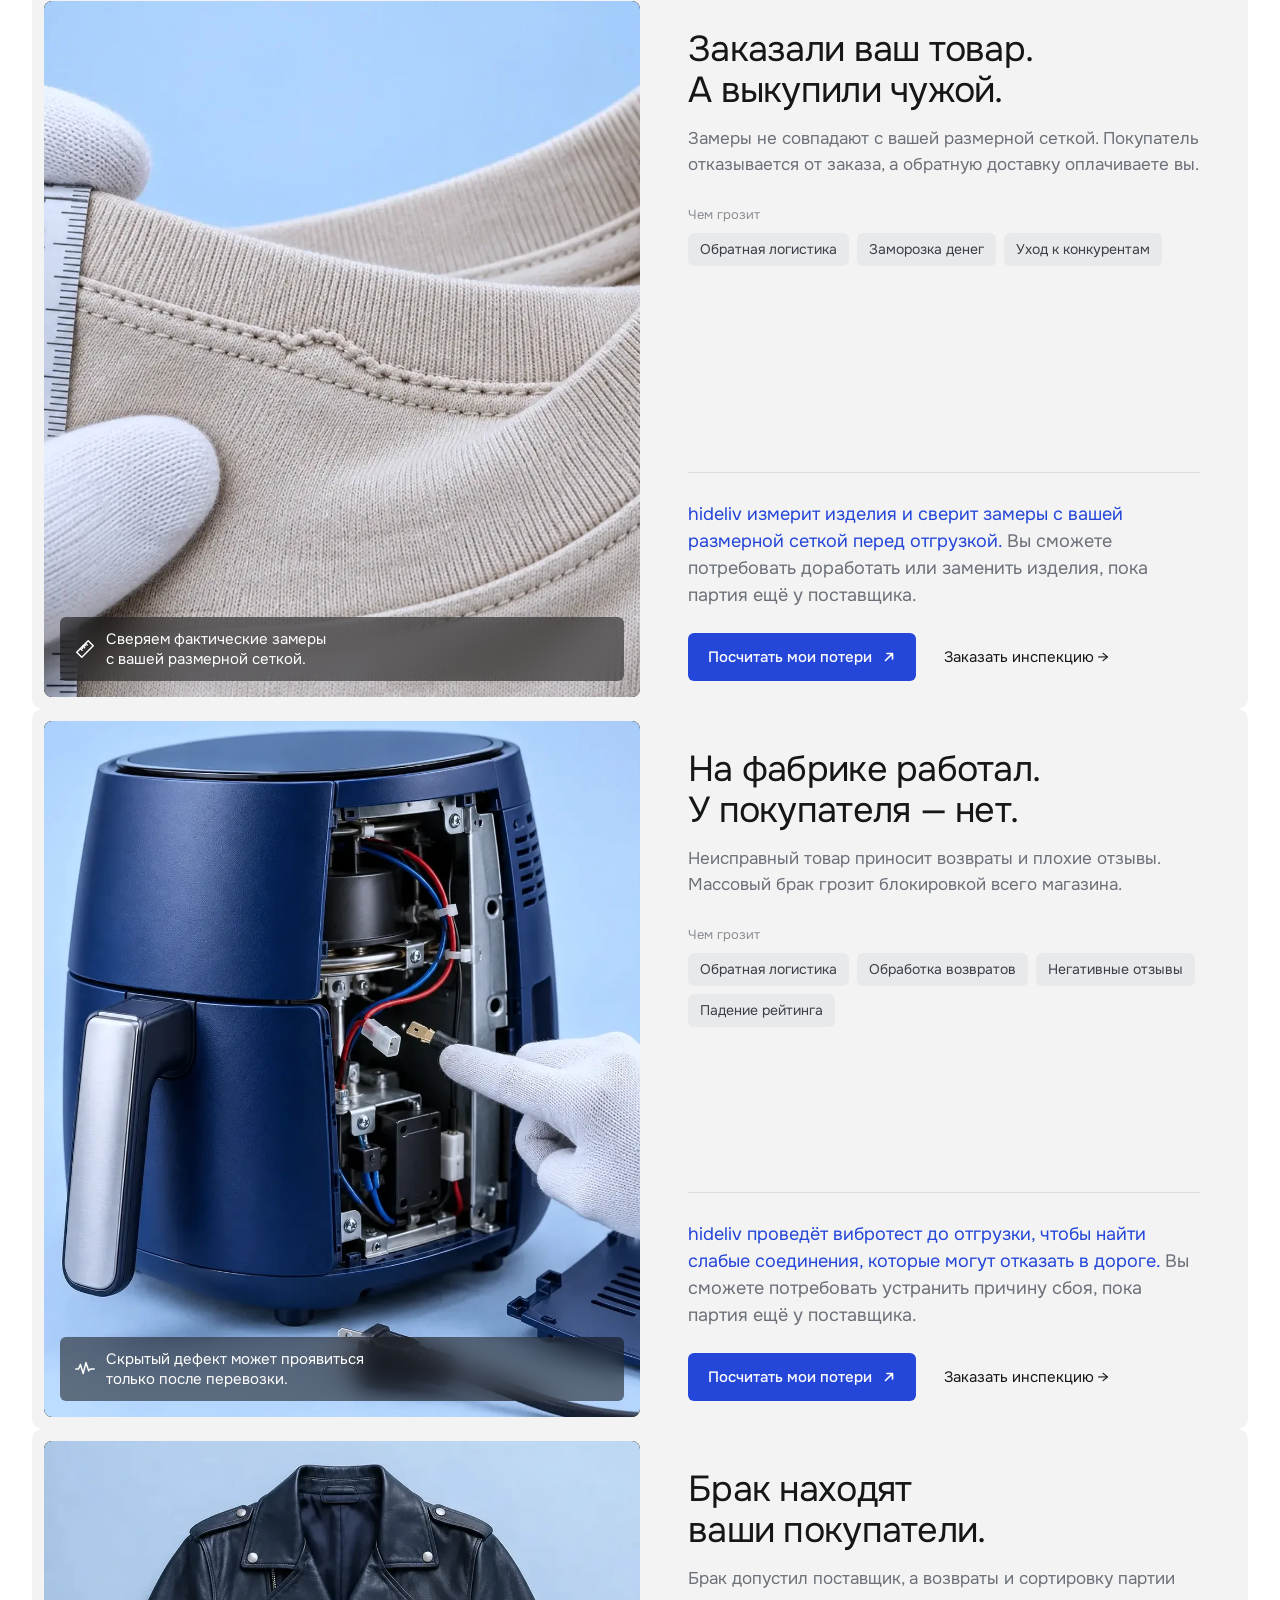
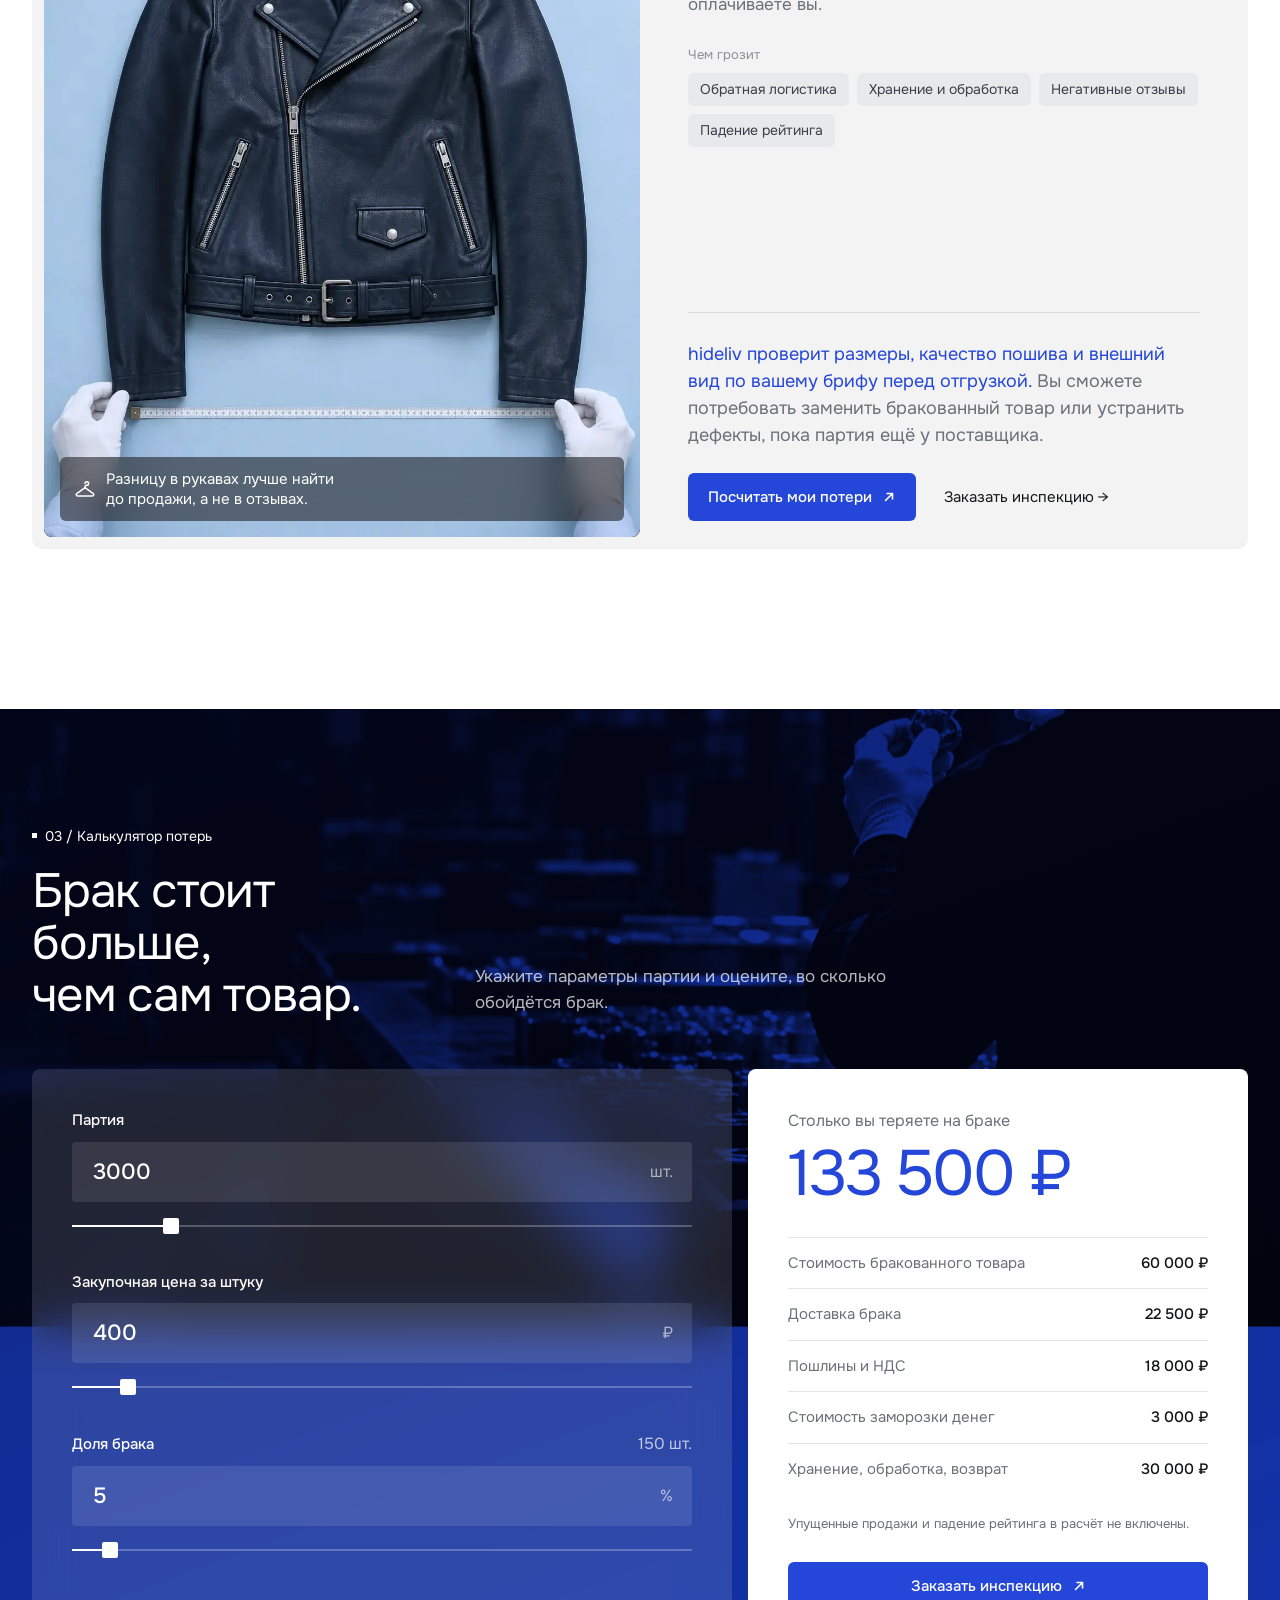
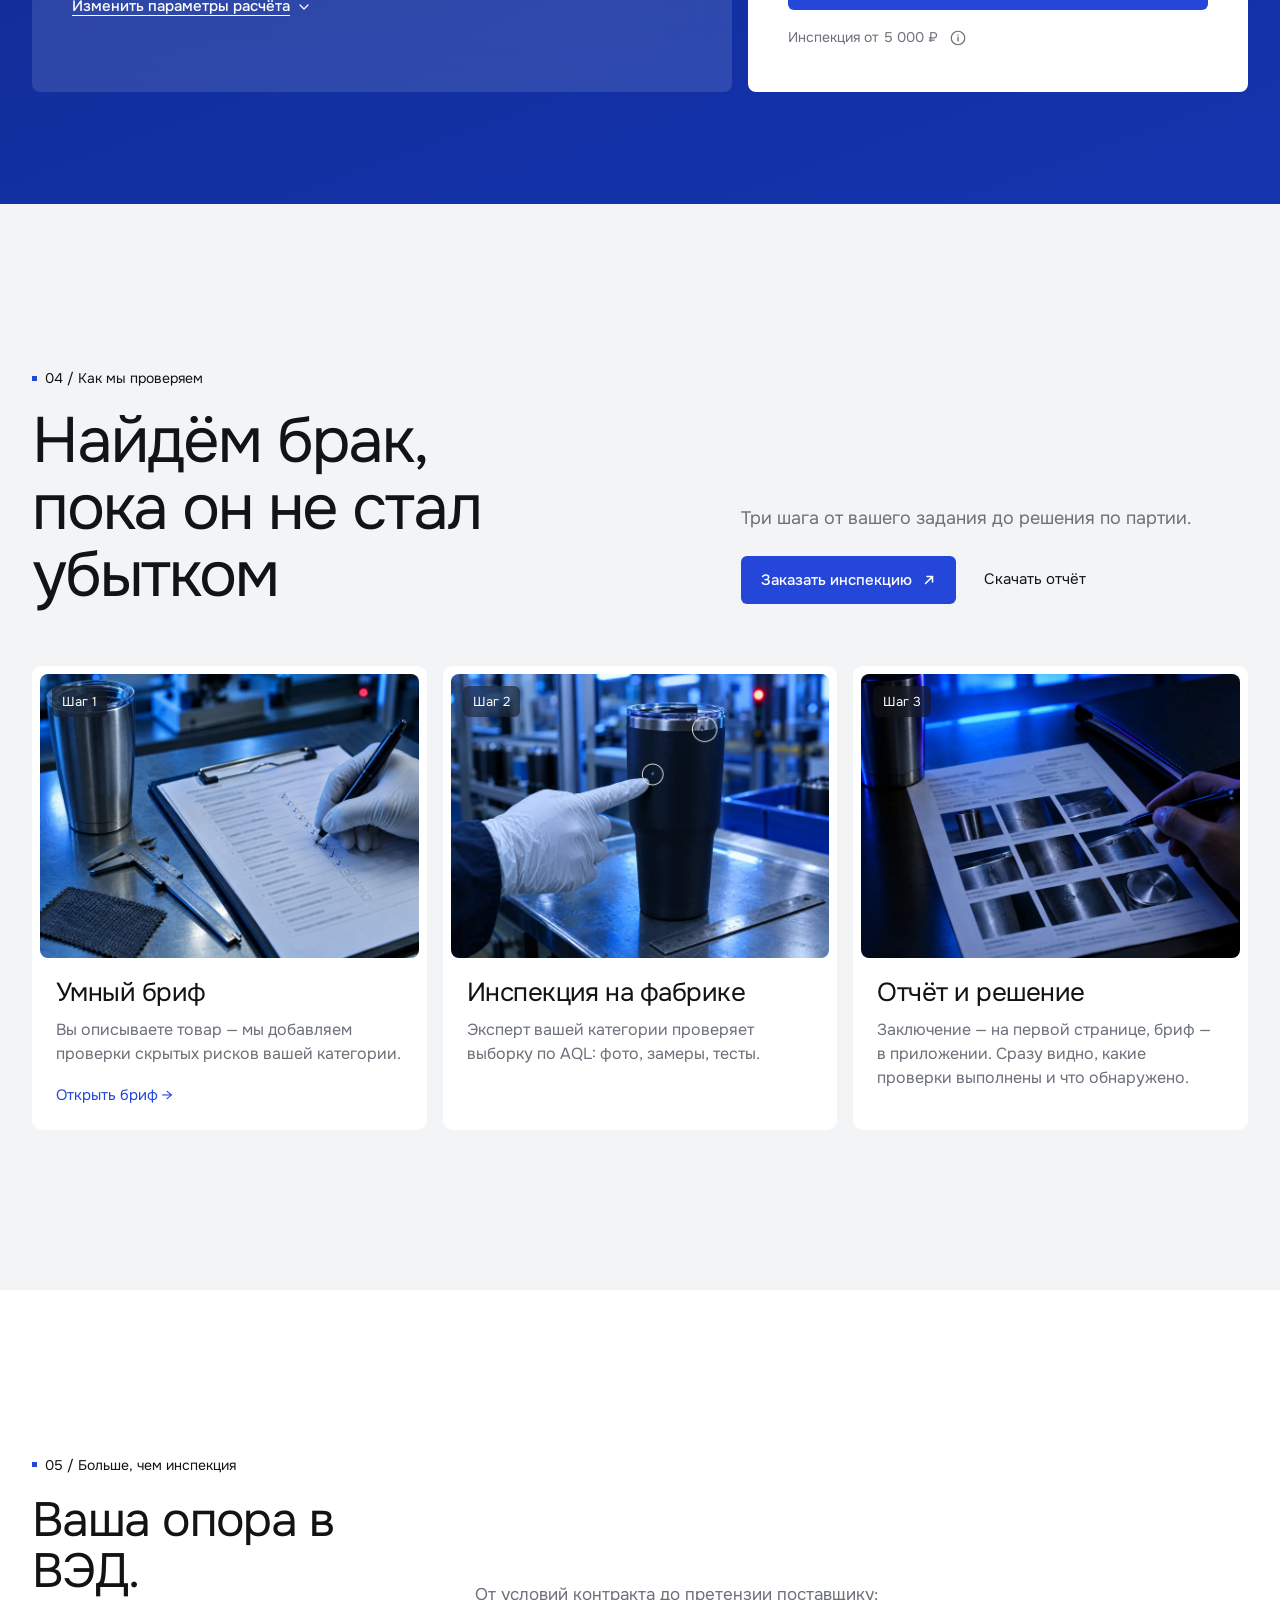
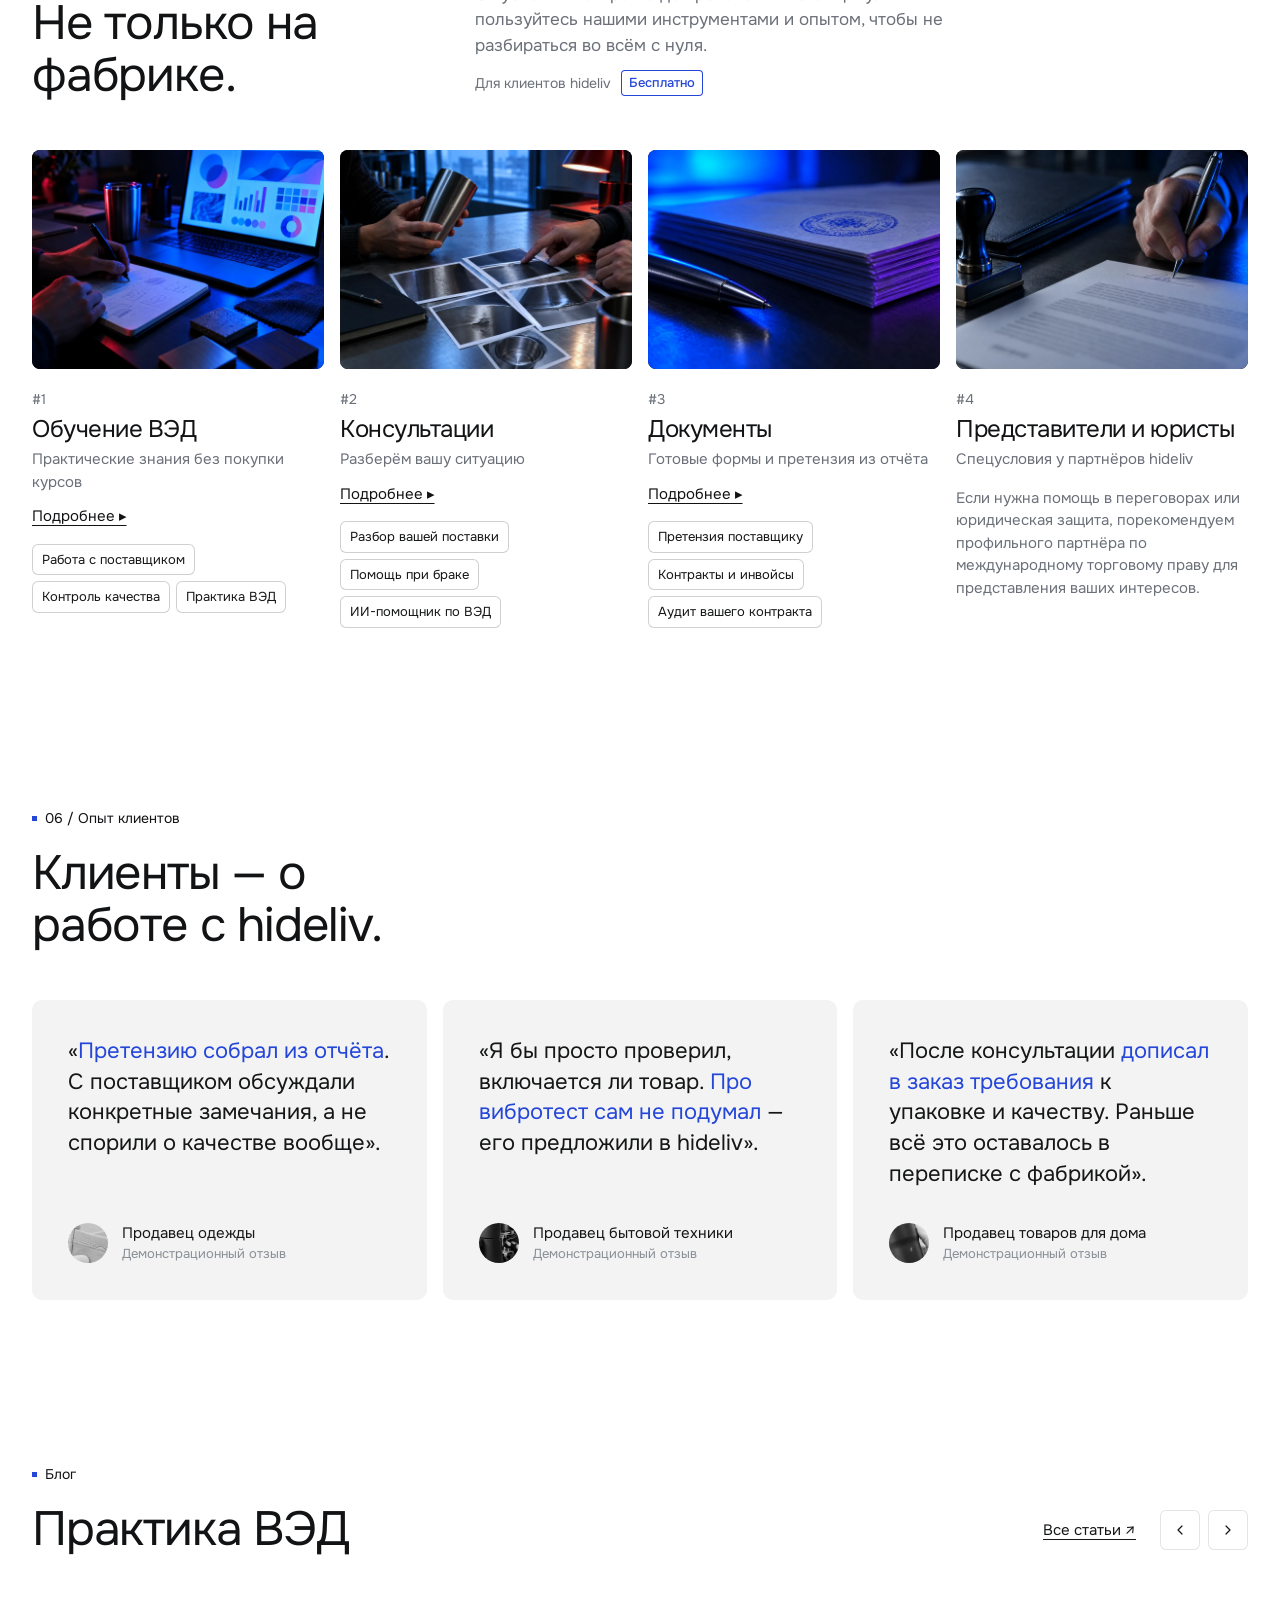
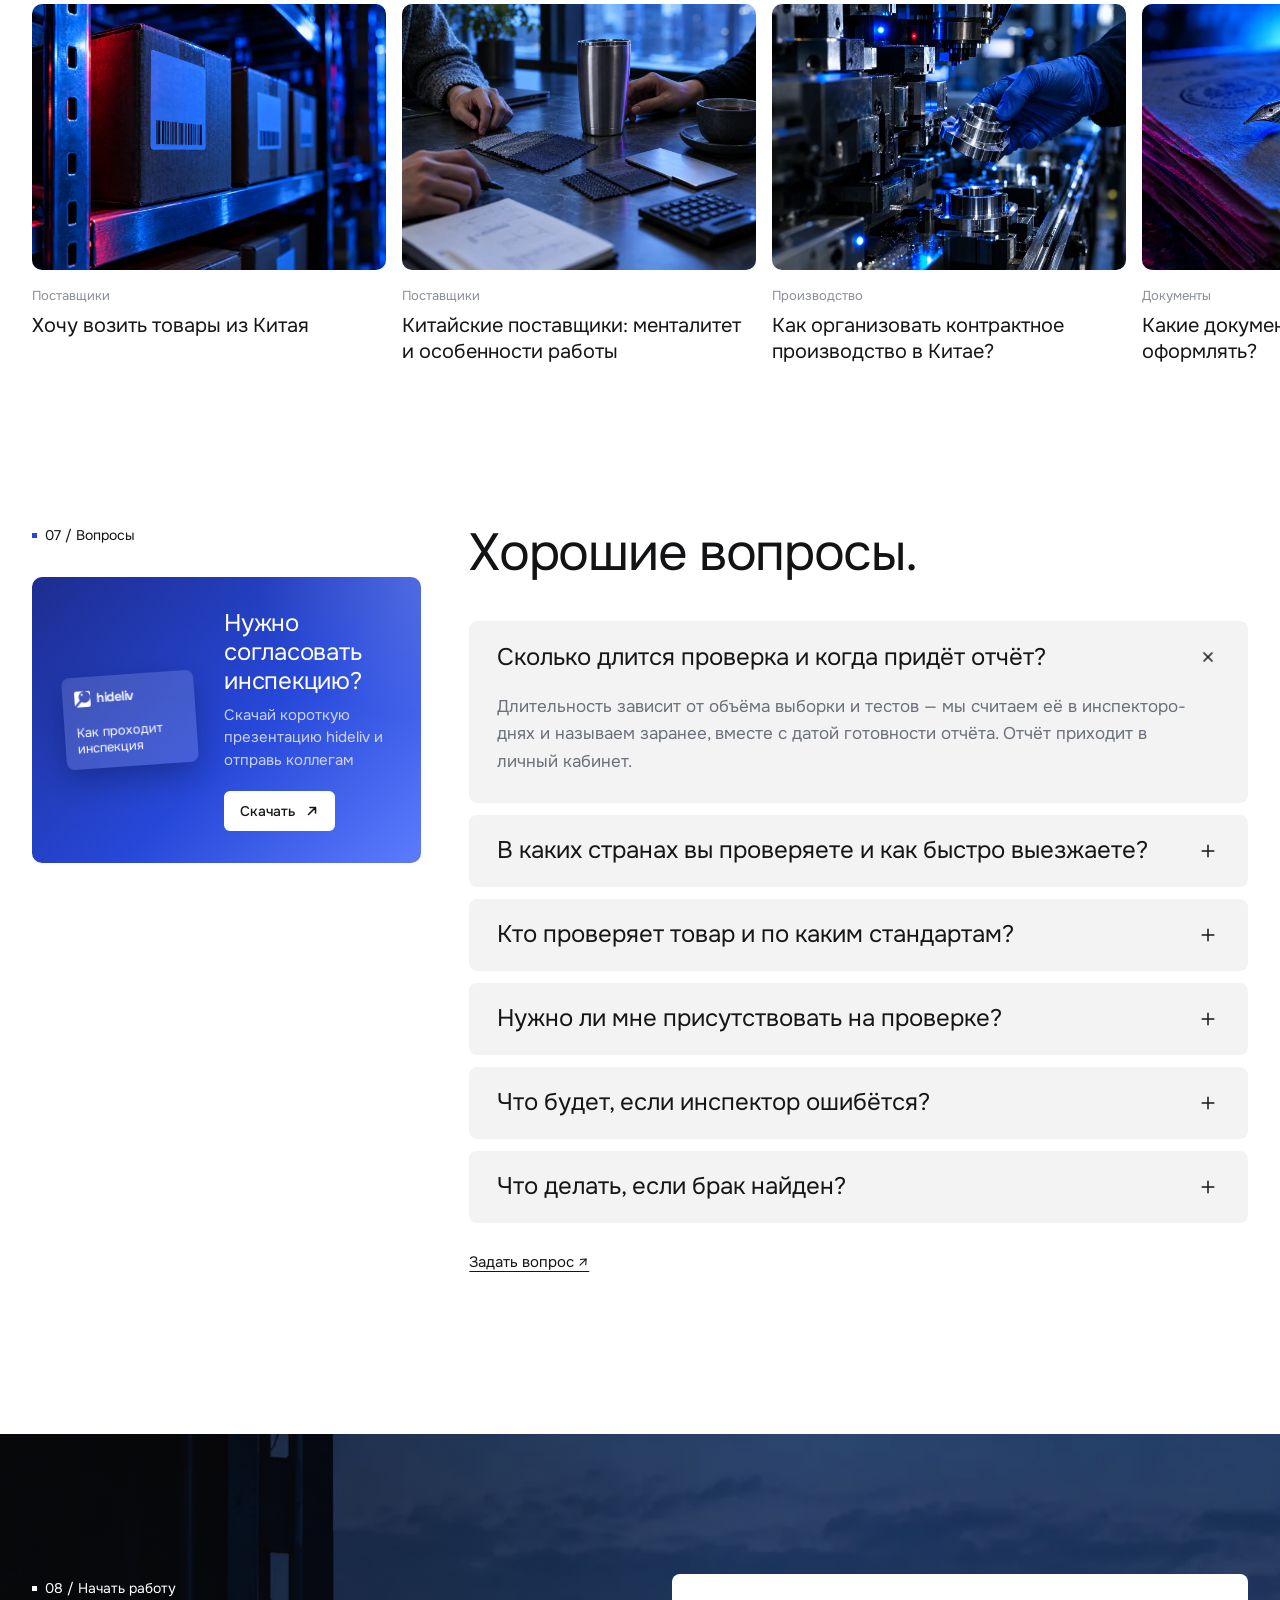
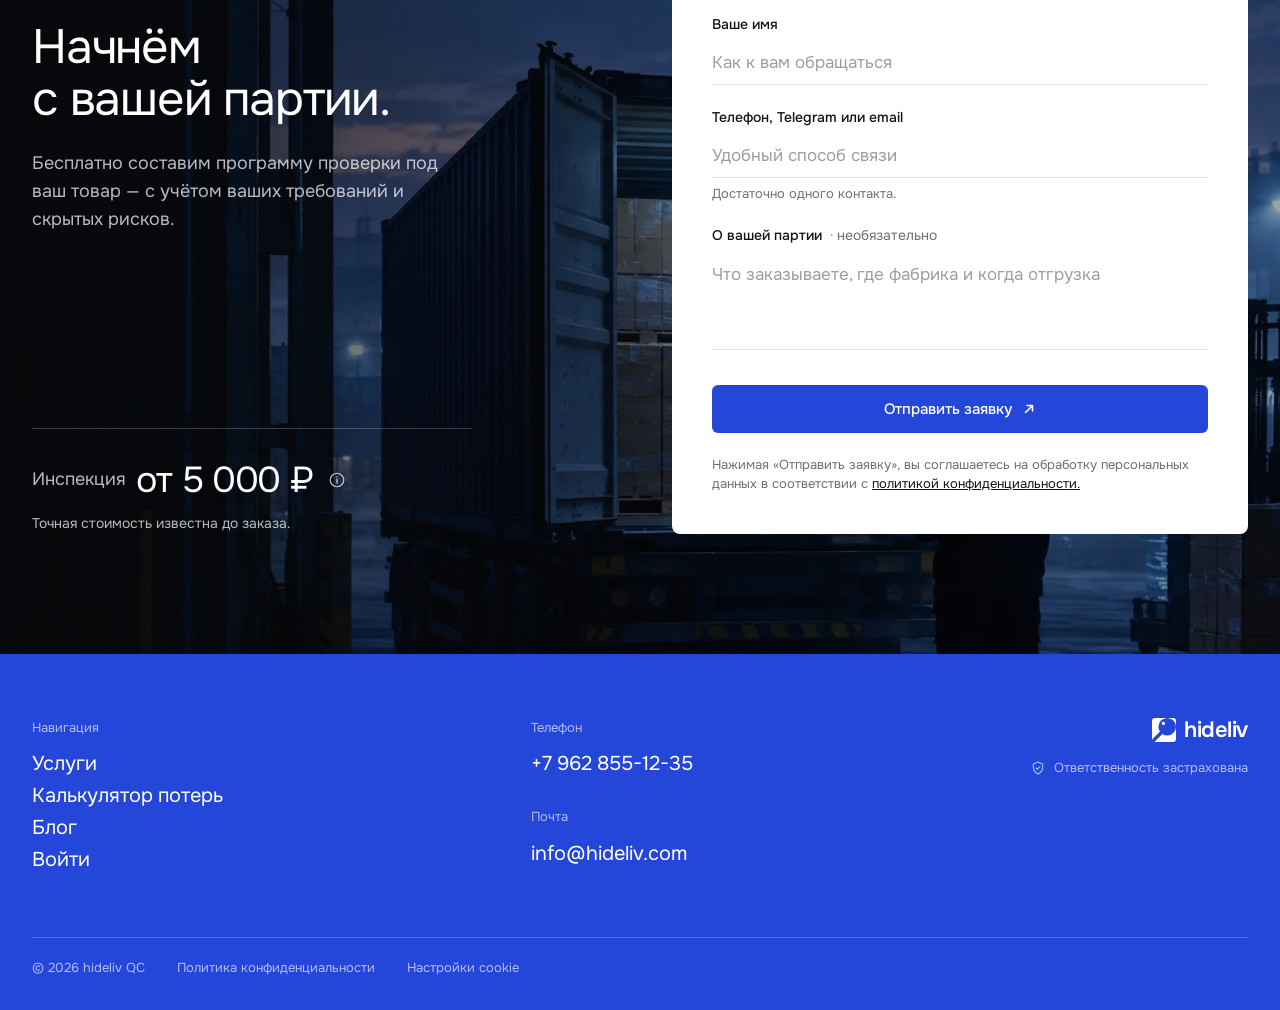
==== commit 3e9f0592: "Первый экран ровно на высоту окна; cookie — карточкой справа внизу; плашка версии компактная Co-Auth" ====
--- a/index.html
+++ b/index.html
@@ -23,7 +23,7 @@
 <link rel="preconnect" href="https://fonts.googleapis.com">
 <link rel="preconnect" href="https://fonts.gstatic.com" crossorigin>
 <link href="https://fonts.googleapis.com/css2?family=Onest:wght@400;500;600;700&display=swap" rel="stylesheet">
-<link rel="stylesheet" href="assets/style.css?v=38">
+<link rel="stylesheet" href="assets/style.css?v=39">
 <script type="application/ld+json">
 {
  "@context": "https://schema.org",
@@ -903,6 +903,6 @@
     <button class="cookie-min" type="button" data-cookie="necessary">Только необходимые</button>
   </div>
 </div>
-<script src="assets/app.js?v=38" defer></script>
+<script src="assets/app.js?v=39" defer></script>
 </body>
 </html>
--- a/assets/style.css
+++ b/assets/style.css
@@ -1050,3 +1050,13 @@
 .footer .logo{color:#fff}
 @media (max-width:960px){.footer,.footer-card{padding-left:0;padding-right:0}.footer-card{padding:48px var(--gutter) 28px;border-radius:0}}
 .footer .logo-mark{color:#fff}
+
+/* cookie v3 — компактная карточка справа внизу */
+.cookie{left:auto;right:16px;bottom:16px;width:340px;max-width:calc(100vw - 32px);flex-direction:column;align-items:stretch;gap:14px;padding:16px;transform:translateY(16px)}
+.cookie.is-shown{transform:none}
+.cookie p{font-size:13px;line-height:1.5}
+.cookie-actions{gap:8px}
+.cookie-btn{flex:1;height:38px}
+.cookie-min{flex:1;min-height:38px;border-radius:6px;box-shadow:inset 0 0 0 1px #E4E4E4;font-size:13px}
+@media (max-width:760px){.cookie{left:8px;right:8px;bottom:8px;width:auto}}
+.cookie-min{flex:none;padding:0 14px}
